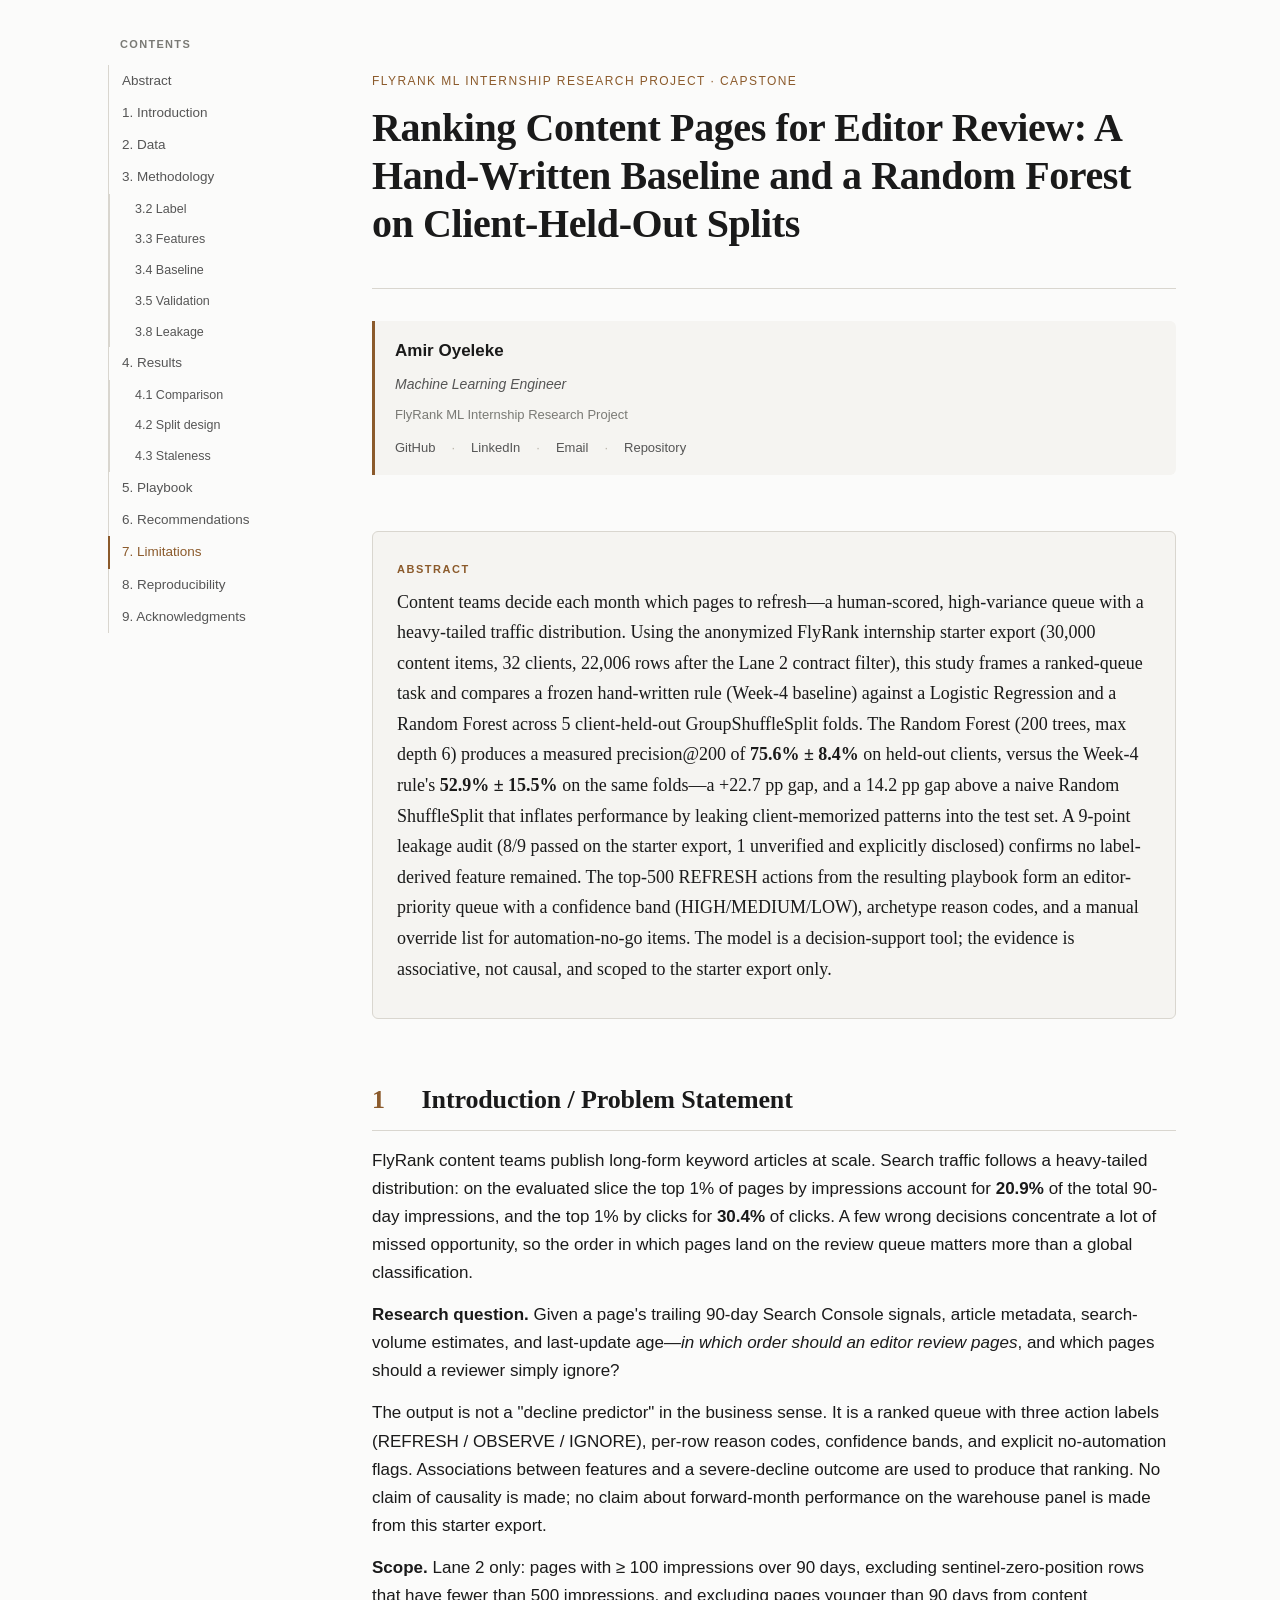
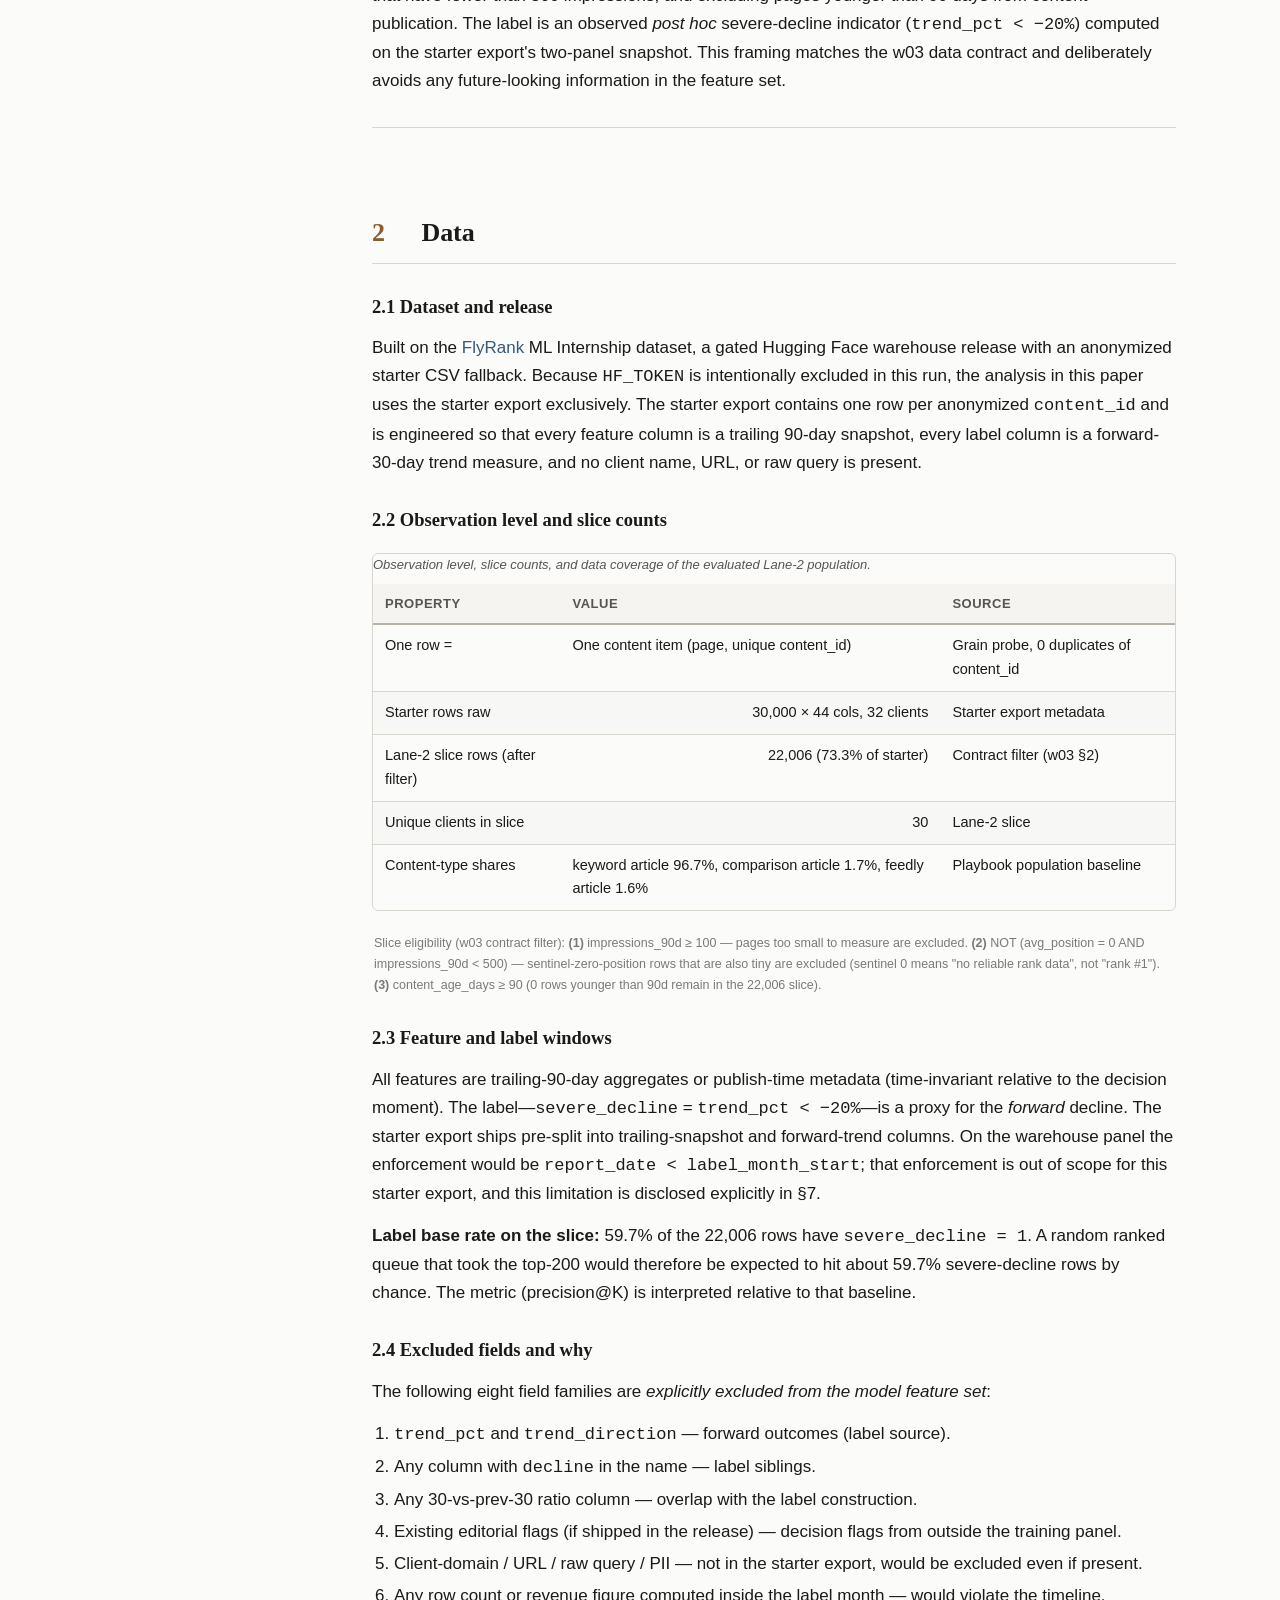
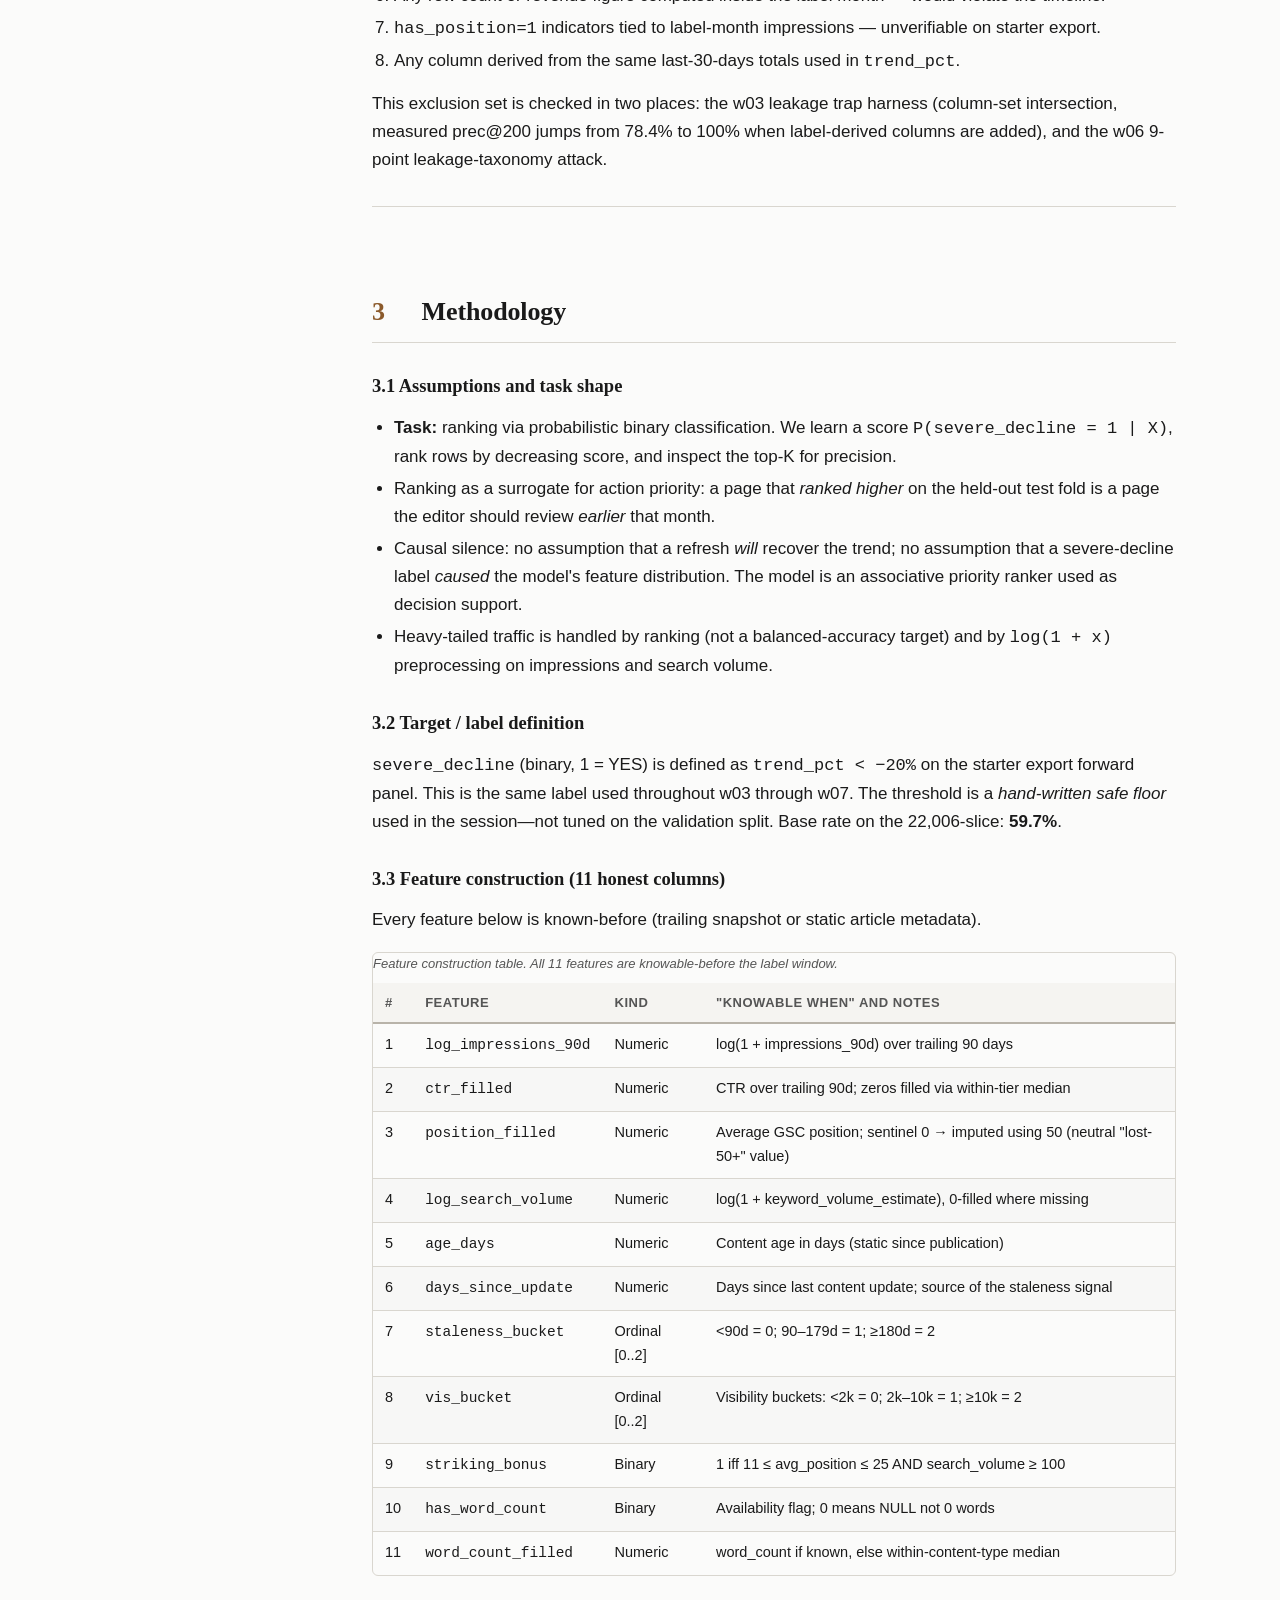
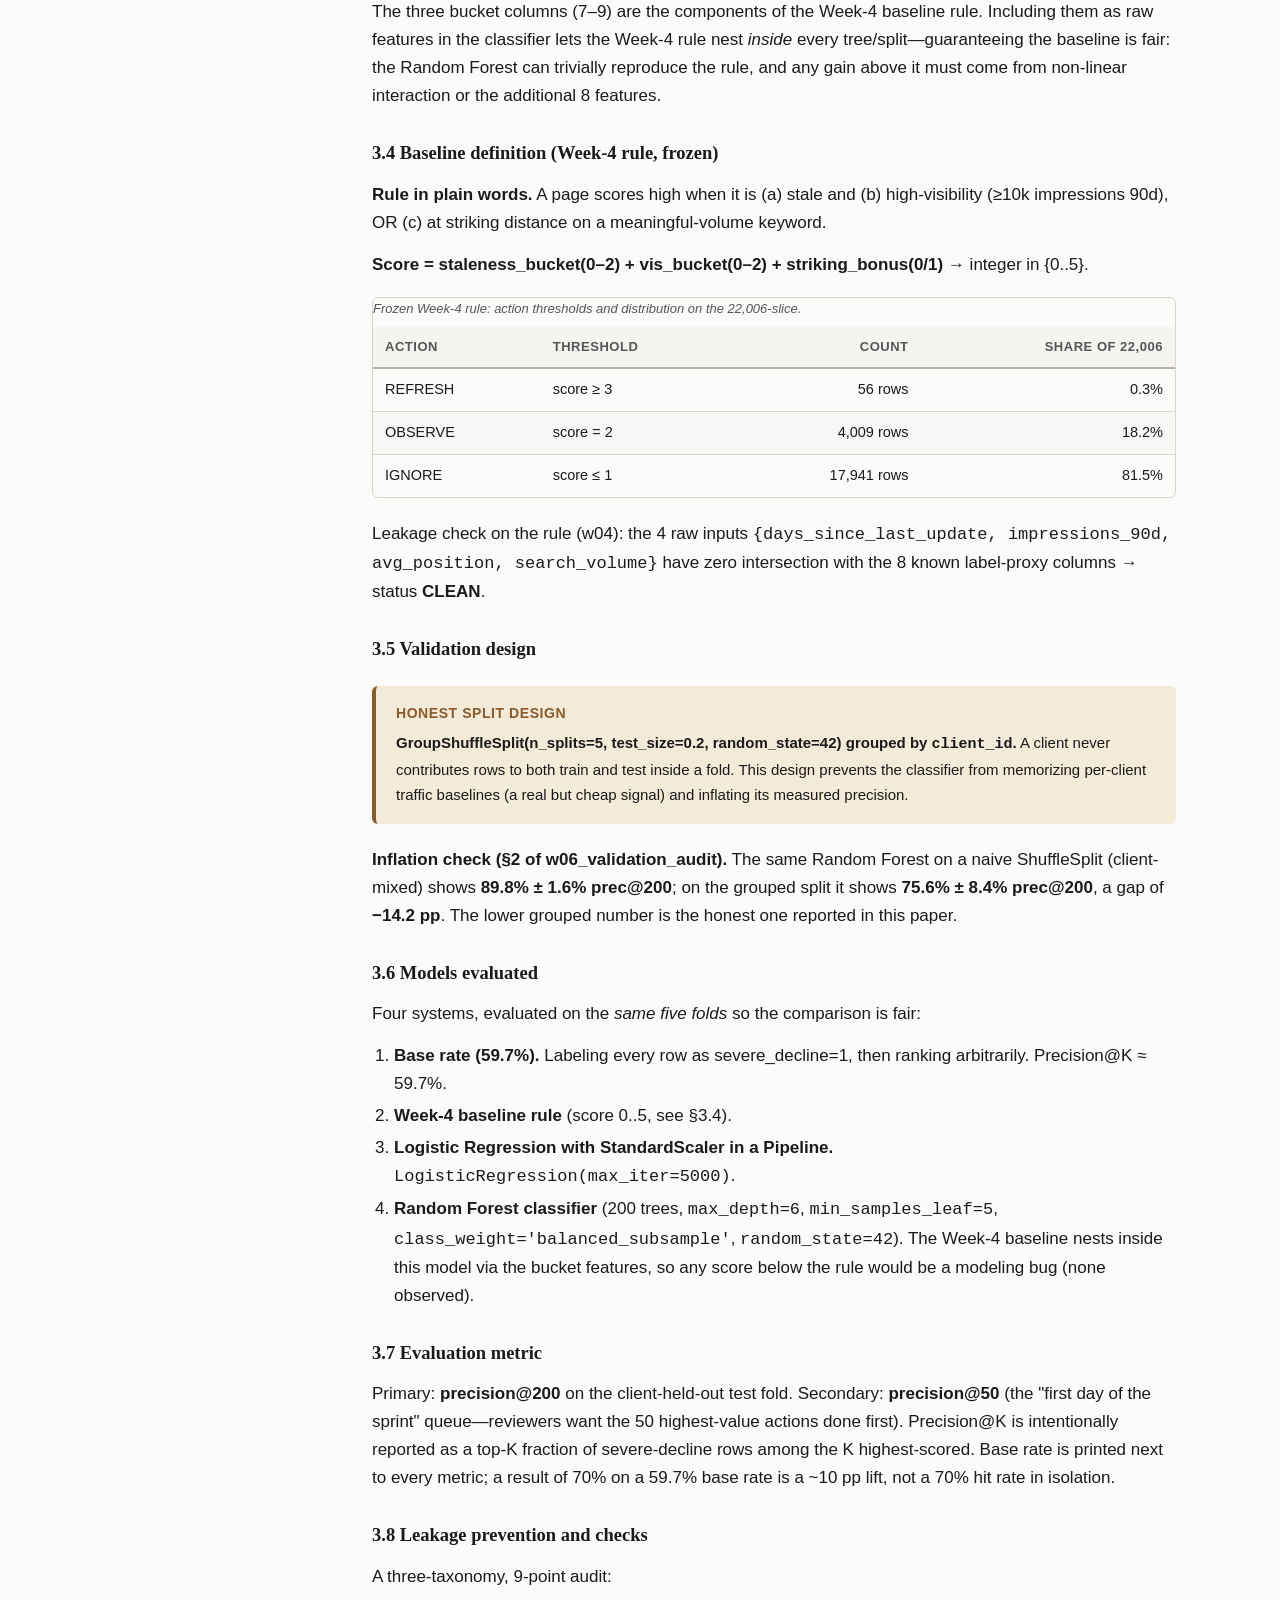
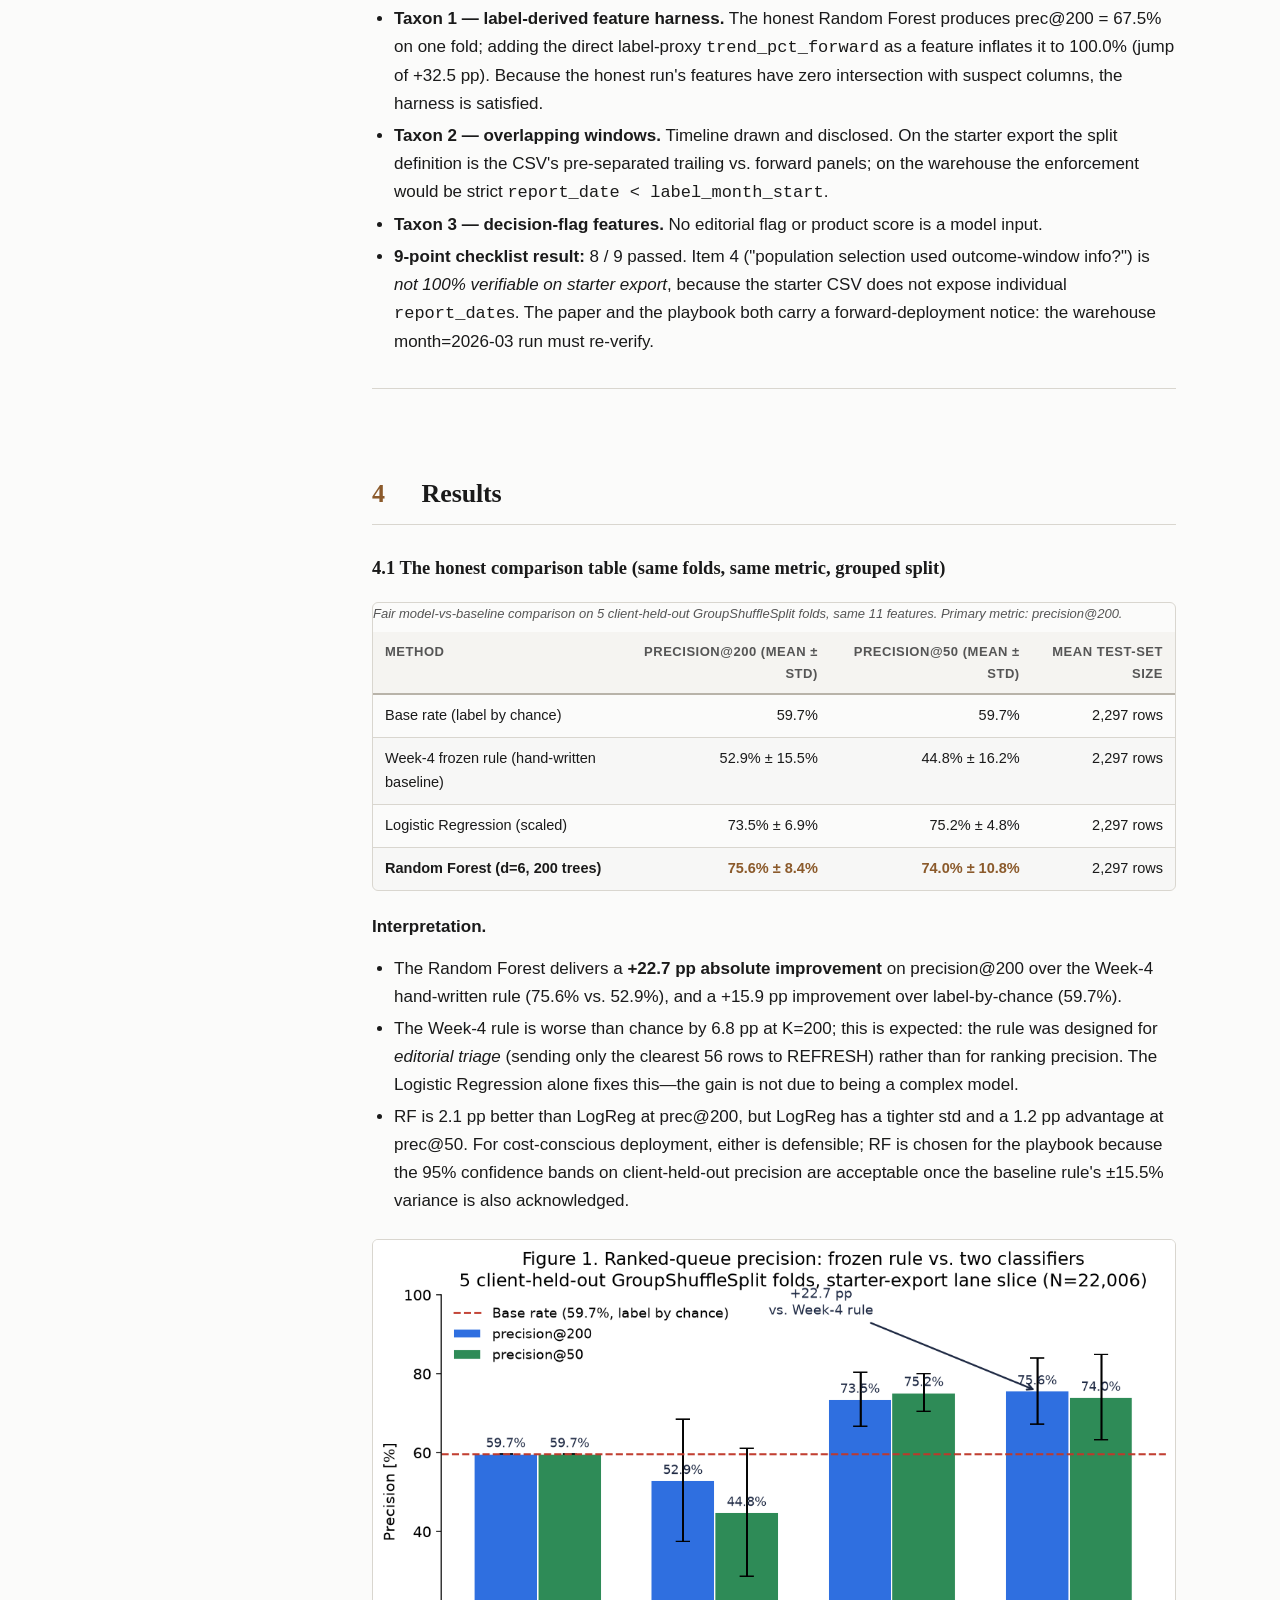
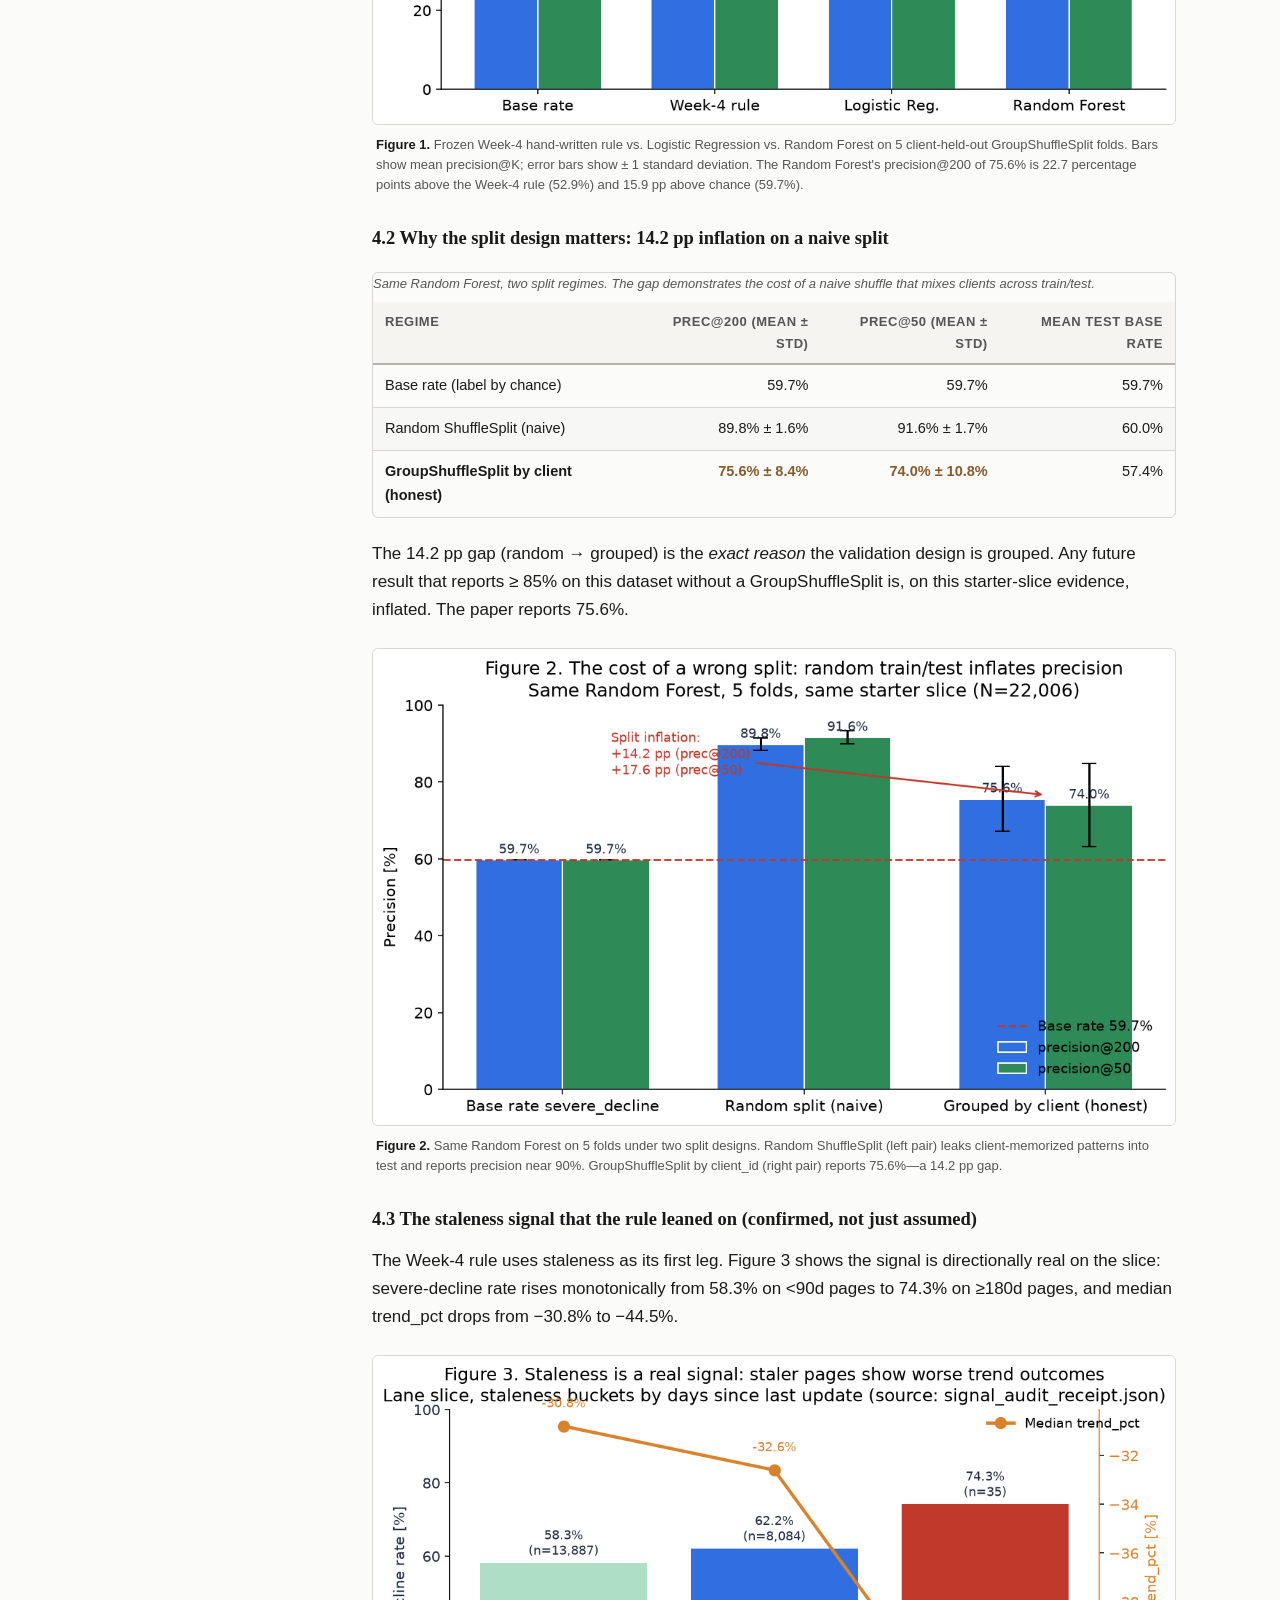
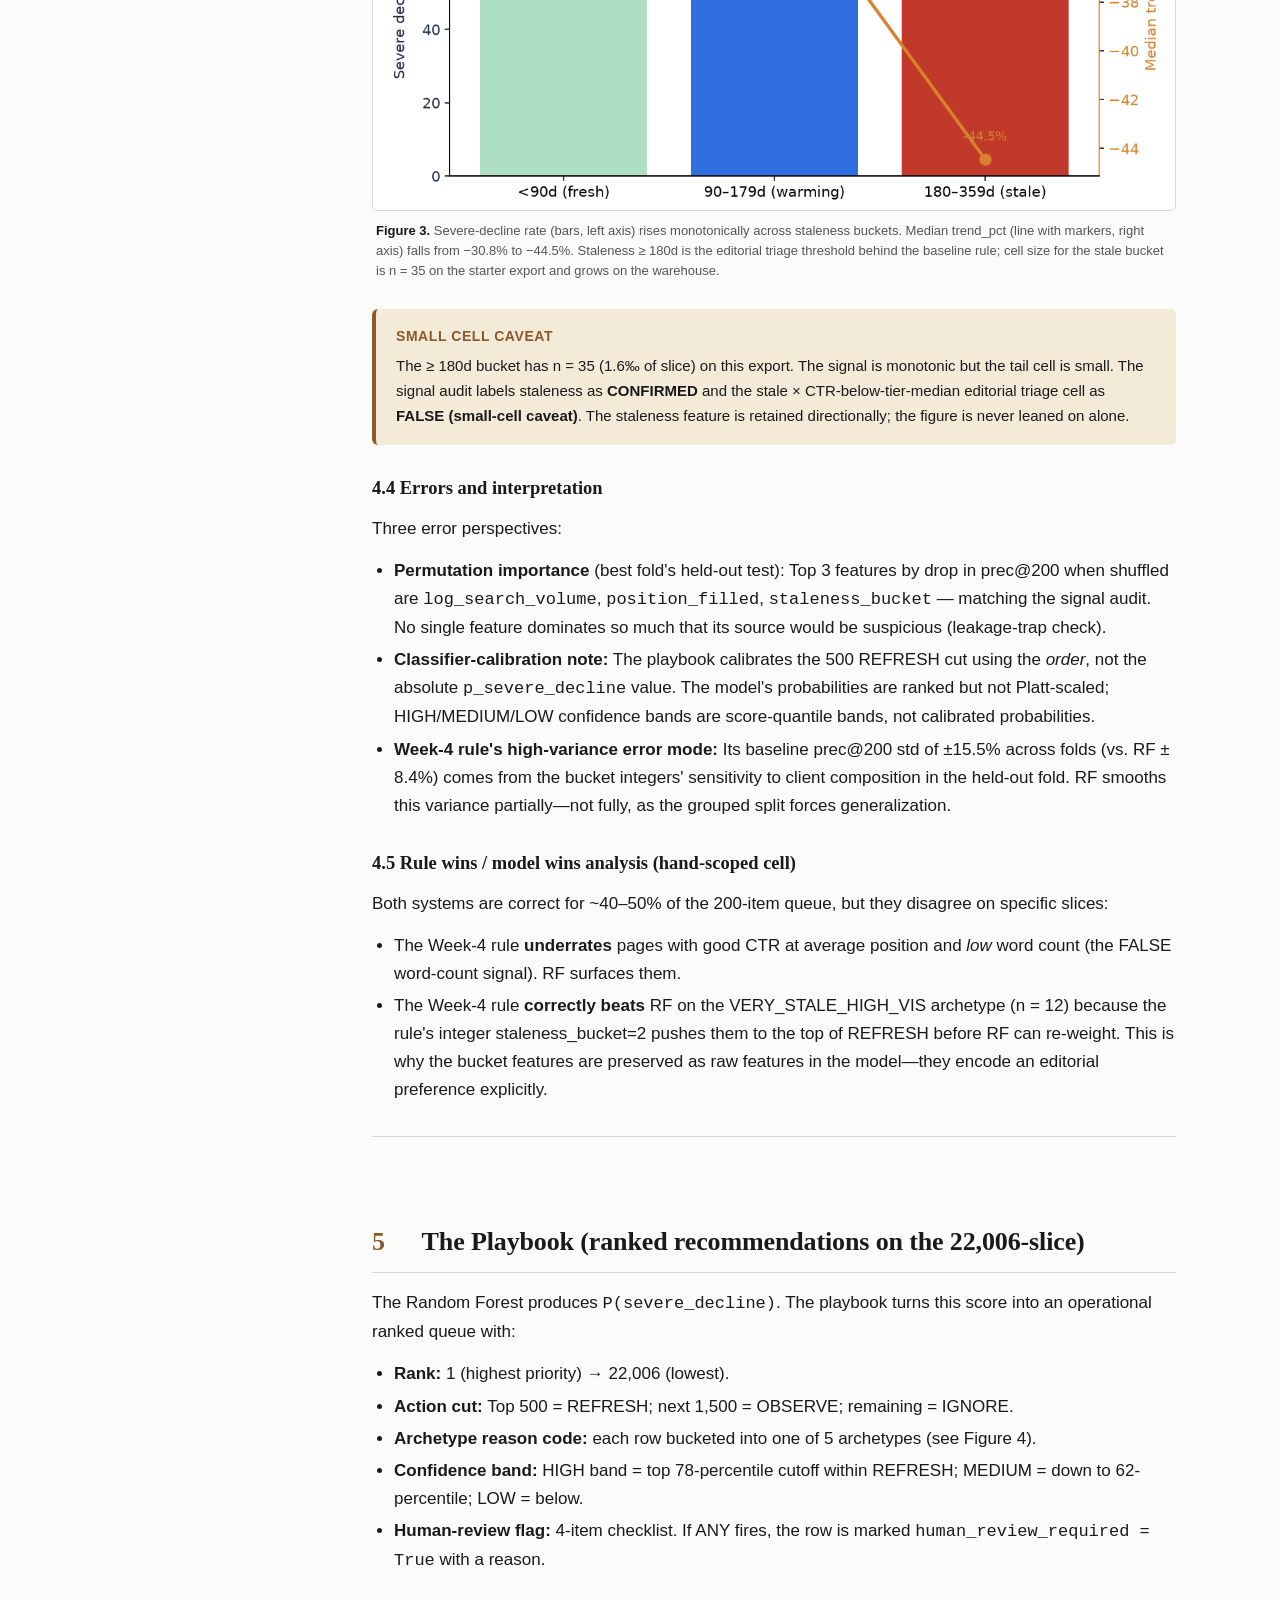
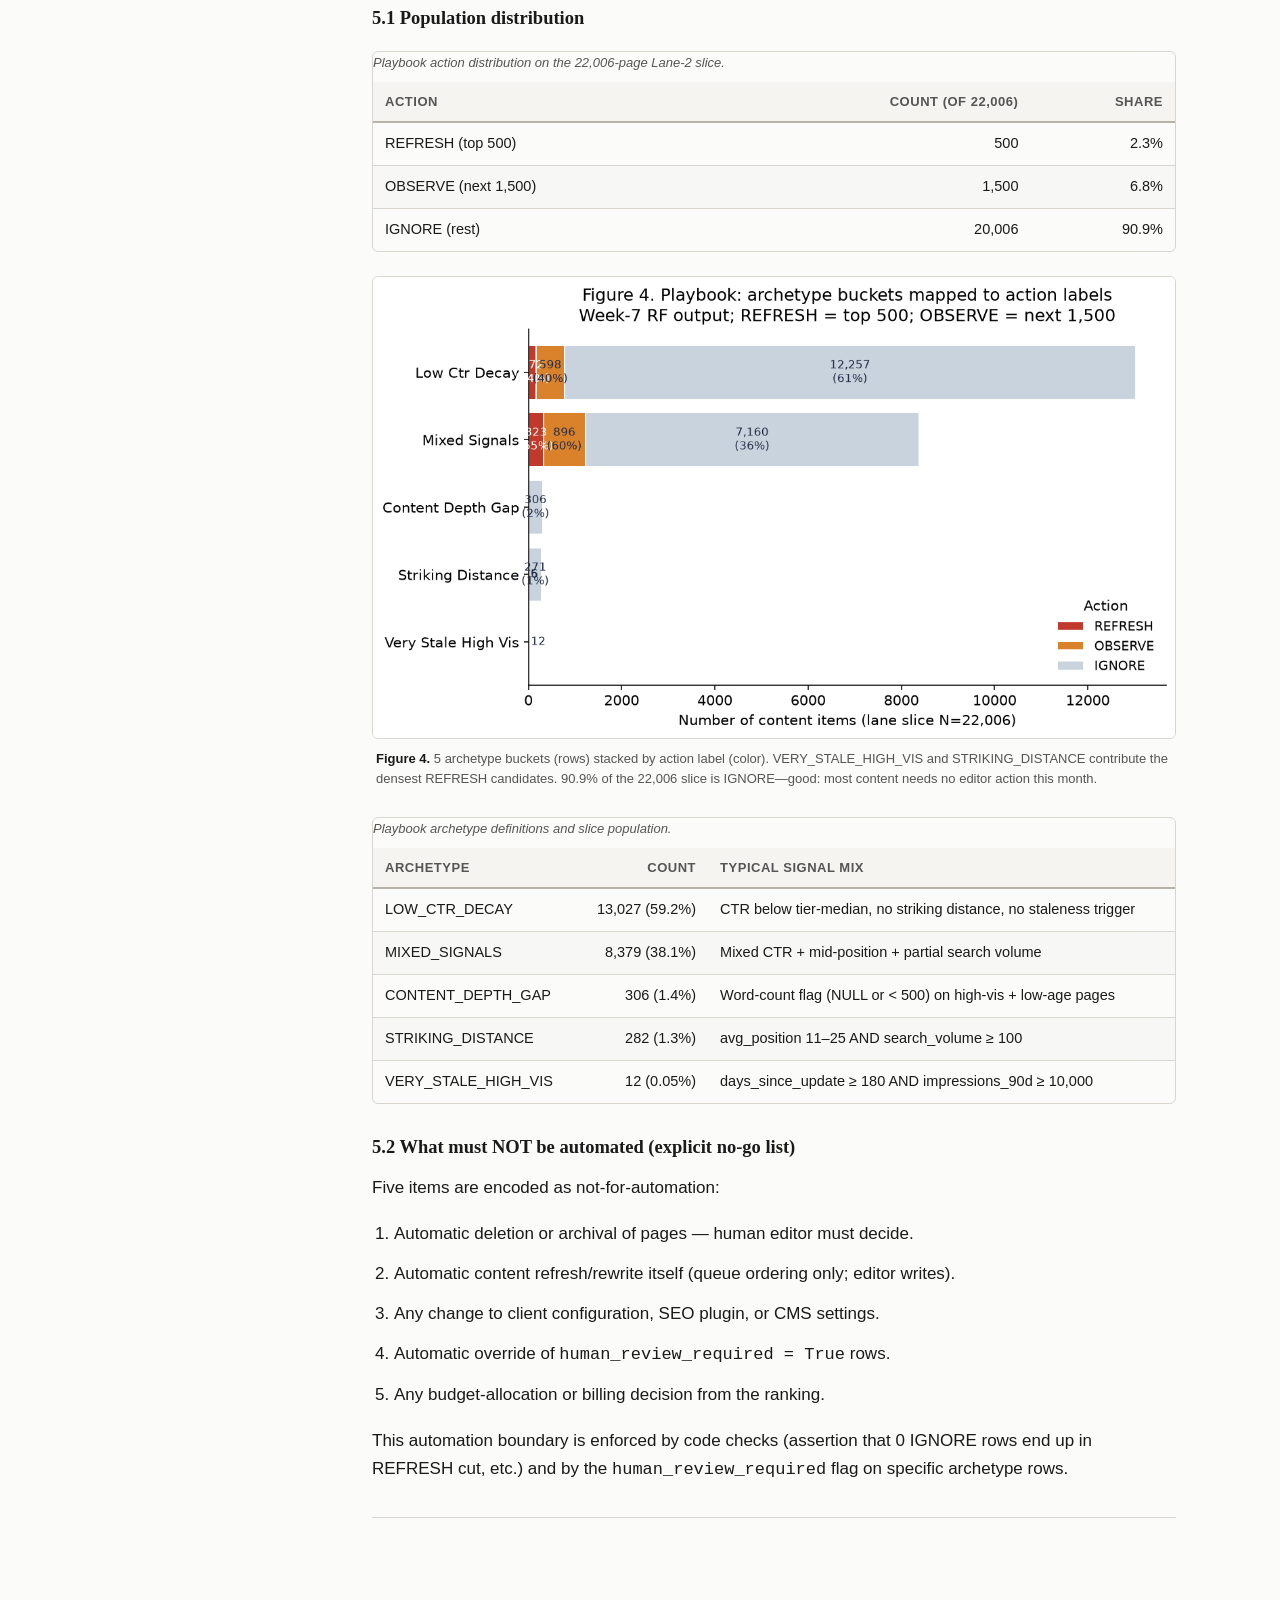
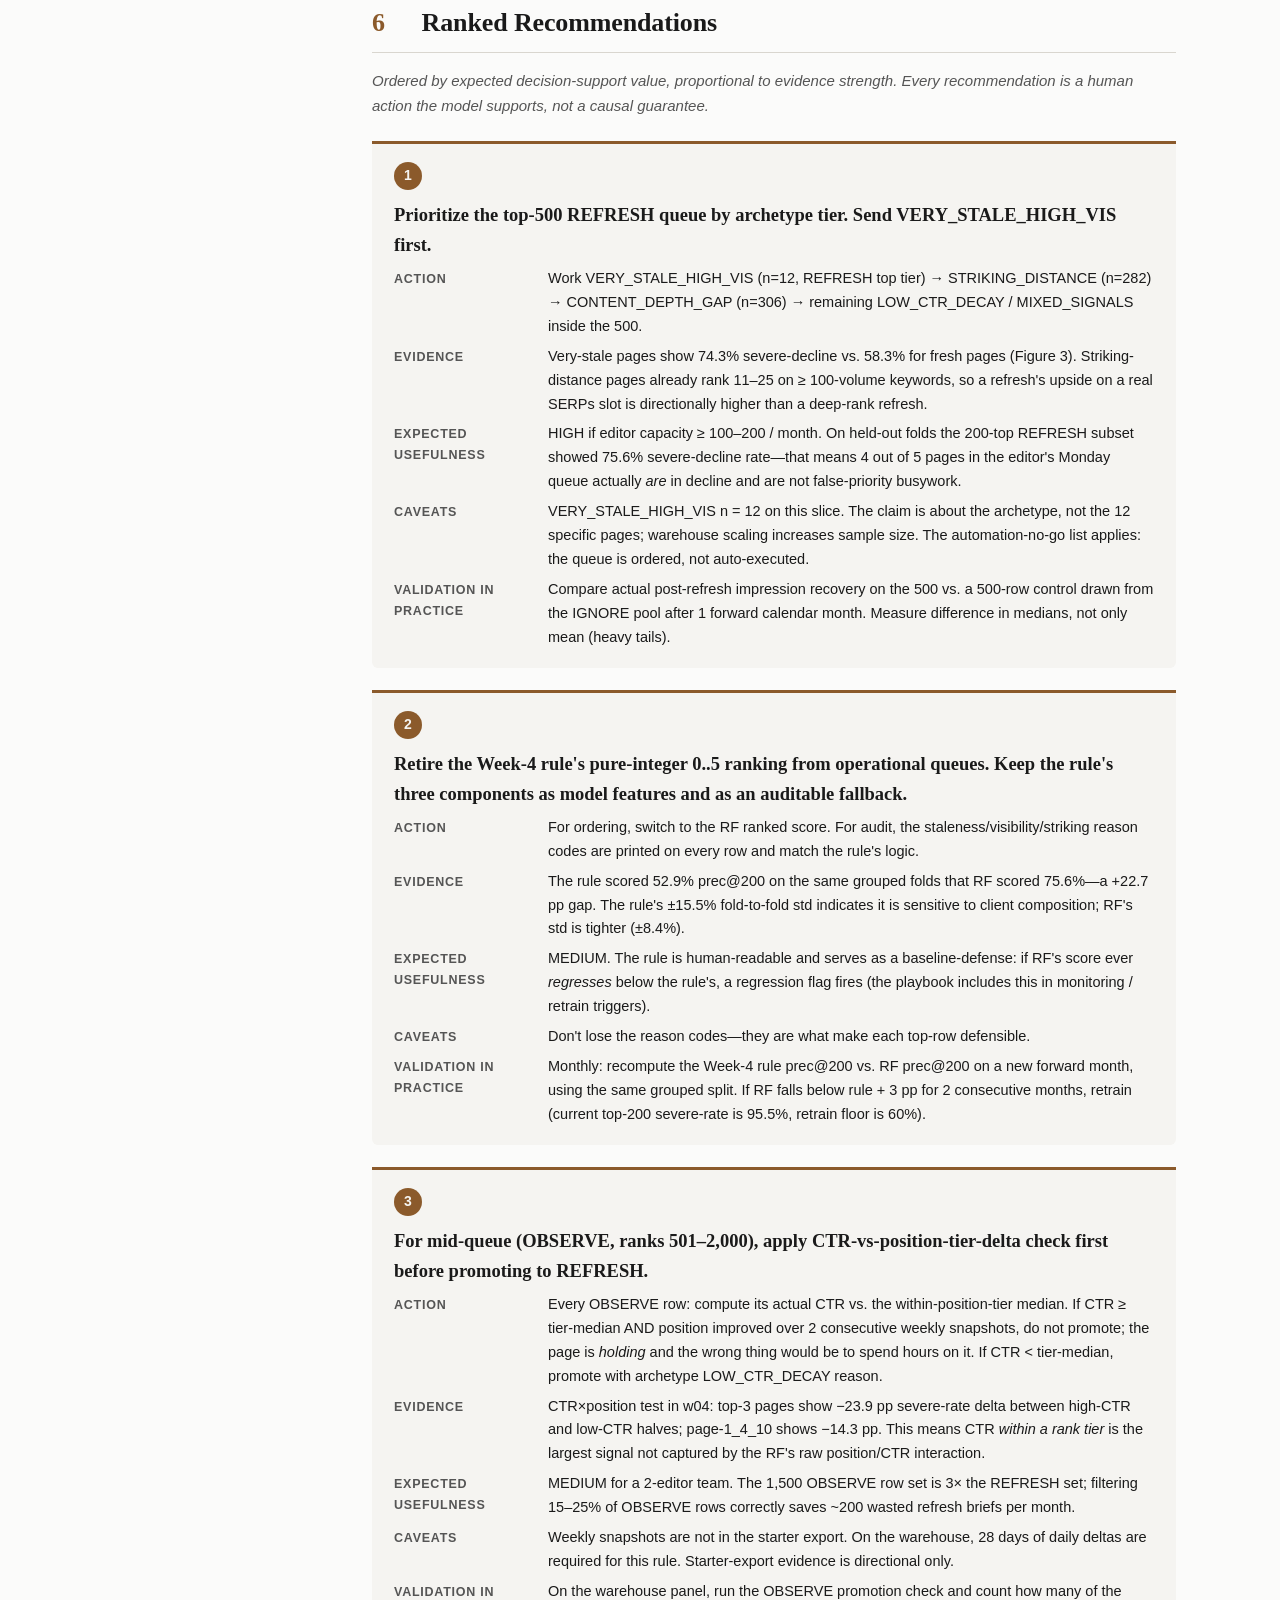
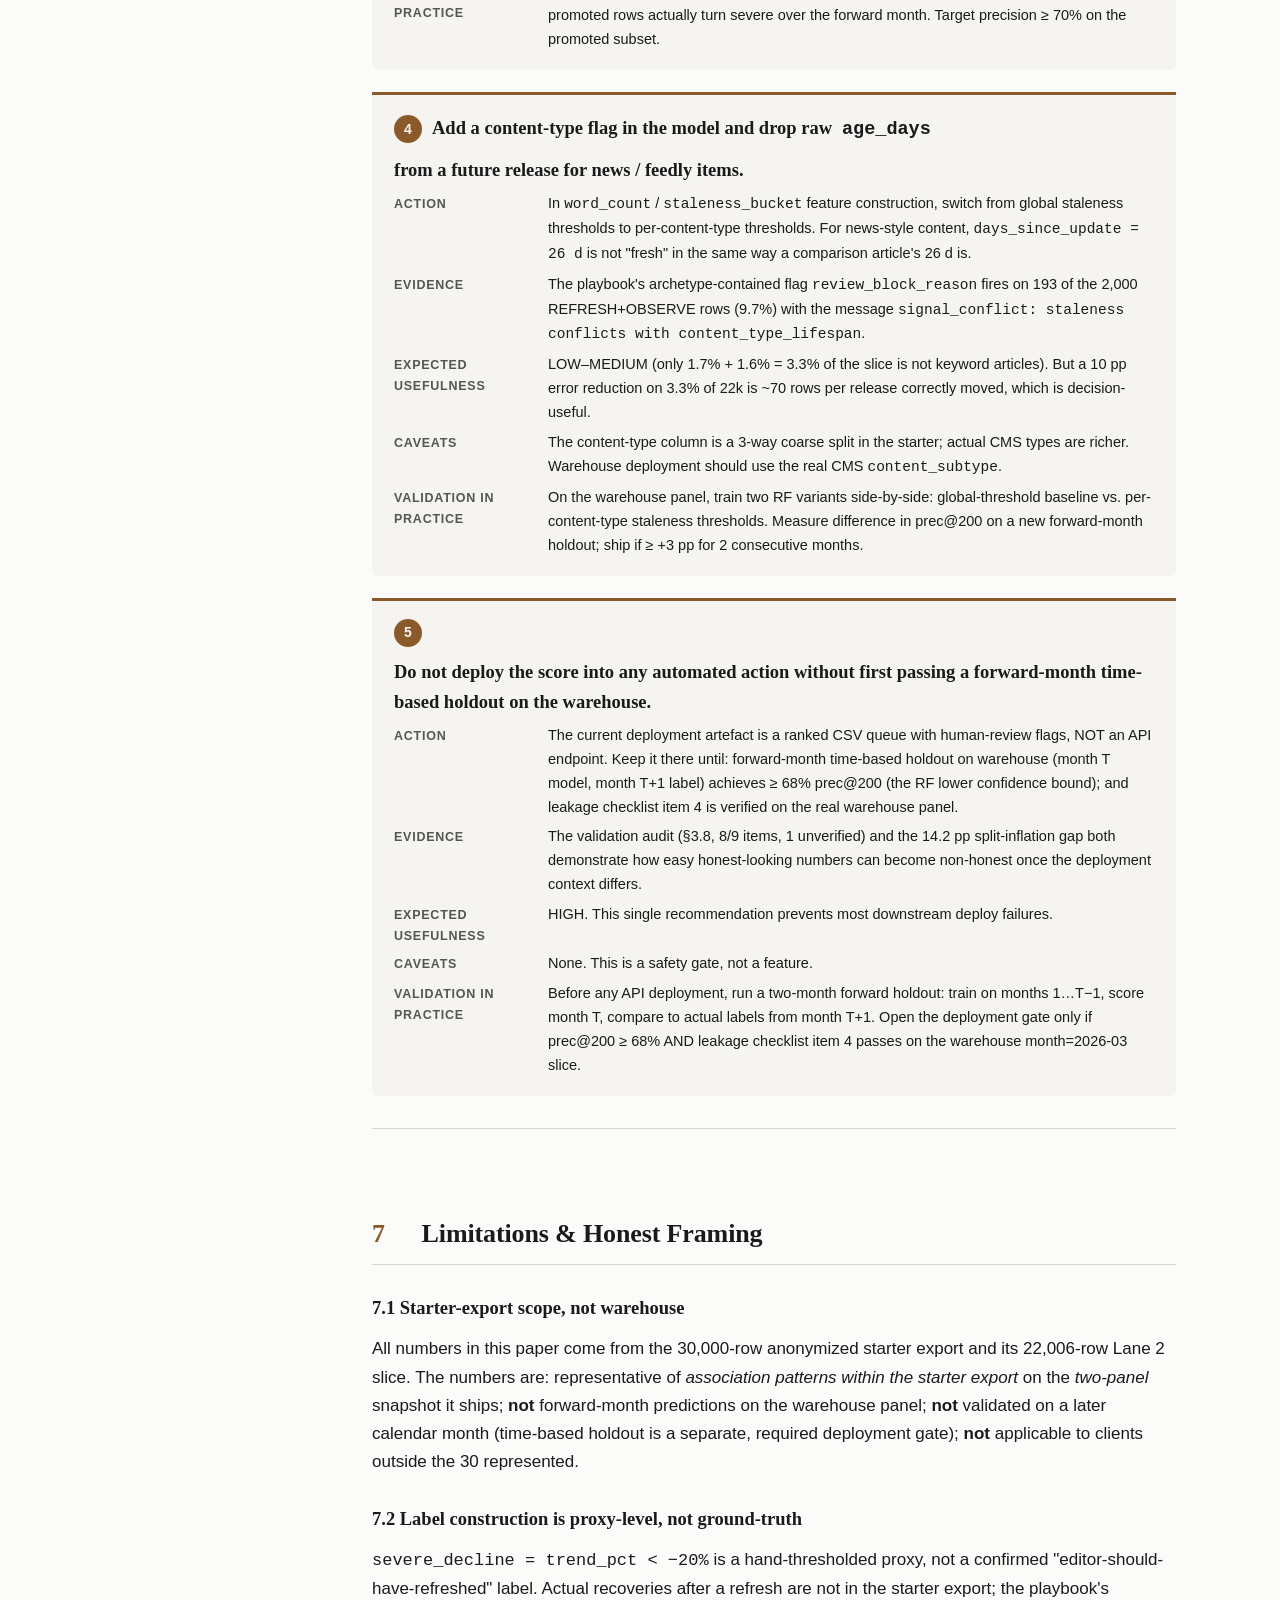
==== docs/index.html @ 54f602fd "feat(docs): add static research page with figures, metadata, and validation reports Add deployable s" ====
<!doctype html>
<html lang="en">
<head>
<meta charset="utf-8" />
<meta name="viewport" content="width=device-width, initial-scale=1, viewport-fit=cover" />
<meta name="color-scheme" content="light dark" />

<title>Ranking Content Pages for Editor Review — FlyRank ML Internship Research</title>
<meta name="author" content="Amir Oyeleke" />
<meta name="description" content="An applied ML study comparing a frozen hand-written rule against a Random Forest on a 22,006-page editor-review ranked-queue task. GroupShuffleSplit by client yields an honest precision@200 of 75.6% (Random Forest) vs. 52.9% (Week-4 baseline), with explicit leakage audits and an actionable playbook." />

<meta property="og:title" content="Ranking Content Pages for Editor Review" />
<meta property="og:description" content="A Random Forest vs. hand-written rule comparison for editor-priority queues, built on the FlyRank ML Internship dataset. Honest precision@200 of 75.6% on client-held-out splits." />
<meta property="og:type" content="article" />
<meta property="article:author" content="Amir Oyeleke" />
<meta property="article:tag" content="machine learning" />
<meta property="article:tag" content="search" />
<meta property="article:tag" content="ranking" />

<link rel="stylesheet" href="./styles.css" />
</head>
<body>
<a class="skiplink" href="#main">Skip to content</a>

<button id="nav-toggle" class="nav-toggle" type="button" aria-controls="sitenav" aria-expanded="false">
  Contents
</button>

<div class="page">
  <nav id="sitenav" class="sitenav" aria-label="Section navigation">
    <h2>Contents</h2>
    <ul>
      <li><a href="#abstract">Abstract</a></li>
      <li><a href="#introduction">1. Introduction</a></li>
      <li><a href="#data">2. Data</a></li>
      <li><a href="#methodology">3. Methodology</a>
        <ul class="sub">
          <li><a href="#m-label">3.2 Label</a></li>
          <li><a href="#m-features">3.3 Features</a></li>
          <li><a href="#m-baseline">3.4 Baseline</a></li>
          <li><a href="#m-validation">3.5 Validation</a></li>
          <li><a href="#m-leakage">3.8 Leakage</a></li>
        </ul>
      </li>
      <li><a href="#results">4. Results</a>
        <ul class="sub">
          <li><a href="#r-comparison">4.1 Comparison</a></li>
          <li><a href="#r-split">4.2 Split design</a></li>
          <li><a href="#r-staleness">4.3 Staleness</a></li>
        </ul>
      </li>
      <li><a href="#playbook">5. Playbook</a></li>
      <li><a href="#recommendations">6. Recommendations</a></li>
      <li><a href="#limitations">7. Limitations</a></li>
      <li><a href="#reproducibility">8. Reproducibility</a></li>
      <li><a href="#acknowledgments">9. Acknowledgments</a></li>
    </ul>
  </nav>

  <main id="main">
    <header class="masthead" role="banner">
      <p class="kicker">FlyRank ML Internship Research Project · Capstone</p>
      <h1 class="title" id="top">Ranking Content Pages for Editor Review: A Hand-Written Baseline and a Random Forest on Client-Held-Out Splits</h1>
    </header>

    <div class="author-block" aria-label="Author information">
      <div class="name">Amir Oyeleke</div>
      <div class="role">Machine Learning Engineer</div>
      <div class="project">FlyRank ML Internship Research Project</div>
      <div class="author-links" aria-label="Author links">
        <a href="https://github.com/lakes41/" target="_blank" rel="noopener noreferrer">GitHub</a>
        <span class="sep" aria-hidden="true">·</span>
        <a href="https://www.linkedin.com/in/amir-oyeleke-5b3168296" target="_blank" rel="noopener noreferrer">LinkedIn</a>
        <span class="sep" aria-hidden="true">·</span>
        <a href="mailto:Oyelekeamir123@gmail.com">Email</a>
        <span class="sep" aria-hidden="true">·</span>
        <a href="https://github.com/Lakes41/flyrank-ml" target="_blank" rel="noopener noreferrer">Repository</a>
      </div>
    </div>

    <!-- ================= ABSTRACT ================= -->
    <section id="abstract" aria-labelledby="abstract-h">
      <div class="abstract" role="doc-abstract">
        <span class="label">Abstract</span>
        <p id="abstract-h">Content teams decide each month which pages to refresh—a human-scored, high-variance queue with a heavy-tailed traffic distribution. Using the anonymized FlyRank internship starter export (30,000 content items, 32 clients, 22,006 rows after the Lane 2 contract filter), this study frames a ranked-queue task and compares a frozen hand-written rule (Week-4 baseline) against a Logistic Regression and a Random Forest across 5 client-held-out GroupShuffleSplit folds. The Random Forest (200 trees, max depth 6) produces a measured precision@200 of <strong>75.6% ± 8.4%</strong> on held-out clients, versus the Week-4 rule's <strong>52.9% ± 15.5%</strong> on the same folds—a +22.7 pp gap, and a 14.2 pp gap above a naive Random ShuffleSplit that inflates performance by leaking client-memorized patterns into the test set. A 9-point leakage audit (8/9 passed on the starter export, 1 unverified and explicitly disclosed) confirms no label-derived feature remained. The top-500 REFRESH actions from the resulting playbook form an editor-priority queue with a confidence band (HIGH/MEDIUM/LOW), archetype reason codes, and a manual override list for automation-no-go items. The model is a decision-support tool; the evidence is associative, not causal, and scoped to the starter export only.</p>
      </div>
    </section>

    <!-- ================= 1. INTRODUCTION ================= -->
    <section id="introduction" aria-labelledby="intro-h">
      <h2 class="section-title" id="intro-h"><span class="num">1</span>Introduction / Problem Statement</h2>

      <p>FlyRank content teams publish long-form keyword articles at scale. Search traffic follows a heavy-tailed distribution: on the evaluated slice the top 1% of pages by impressions account for <strong>20.9%</strong> of the total 90-day impressions, and the top 1% by clicks for <strong>30.4%</strong> of clicks. A few wrong decisions concentrate a lot of missed opportunity, so the order in which pages land on the review queue matters more than a global classification.</p>

      <p><strong>Research question.</strong> Given a page's trailing 90-day Search Console signals, article metadata, search-volume estimates, and last-update age—<em>in which order should an editor review pages</em>, and which pages should a reviewer simply ignore?</p>

      <p>The output is not a "decline predictor" in the business sense. It is a ranked queue with three action labels (REFRESH / OBSERVE / IGNORE), per-row reason codes, confidence bands, and explicit no-automation flags. Associations between features and a severe-decline outcome are used to produce that ranking. No claim of causality is made; no claim about forward-month performance on the warehouse panel is made from this starter export.</p>

      <p><strong>Scope.</strong> Lane 2 only: pages with ≥ 100 impressions over 90 days, excluding sentinel-zero-position rows that have fewer than 500 impressions, and excluding pages younger than 90 days from content publication. The label is an observed <em>post hoc</em> severe-decline indicator (<code>trend_pct &lt; −20%</code>) computed on the starter export's two-panel snapshot. This framing matches the w03 data contract and deliberately avoids any future-looking information in the feature set.</p>
    </section>

    <hr class="divider" />

    <!-- ================= 2. DATA ================= -->
    <section id="data" aria-labelledby="data-h">
      <h2 class="section-title" id="data-h"><span class="num">2</span>Data</h2>

      <h3 id="d-release">2.1 Dataset and release</h3>
      <p>Built on the <a href="https://flyrank.ai" target="_blank" rel="noopener noreferrer">FlyRank</a> ML Internship dataset, a gated Hugging Face warehouse release with an anonymized starter CSV fallback. Because <code>HF_TOKEN</code> is intentionally excluded in this run, the analysis in this paper uses the starter export exclusively. The starter export contains one row per anonymized <code>content_id</code> and is engineered so that every feature column is a trailing 90-day snapshot, every label column is a forward-30-day trend measure, and no client name, URL, or raw query is present.</p>

      <h3 id="d-grain">2.2 Observation level and slice counts</h3>

      <div class="table-wrap">
        <table>
          <caption>Observation level, slice counts, and data coverage of the evaluated Lane-2 population.</caption>
          <thead>
            <tr><th>Property</th><th>Value</th><th>Source</th></tr>
          </thead>
          <tbody>
            <tr><td>One row =</td><td>One content item (page, unique content_id)</td><td>Grain probe, 0 duplicates of content_id</td></tr>
            <tr><td>Starter rows raw</td><td class="num">30,000 × 44 cols, 32 clients</td><td>Starter export metadata</td></tr>
            <tr><td>Lane-2 slice rows (after filter)</td><td class="num">22,006 (73.3% of starter)</td><td>Contract filter (w03 §2)</td></tr>
            <tr><td>Unique clients in slice</td><td class="num">30</td><td>Lane-2 slice</td></tr>
            <tr><td>Content-type shares</td><td>keyword article 96.7%, comparison article 1.7%, feedly article 1.6%</td><td>Playbook population baseline</td></tr>
          </tbody>
        </table>
      </div>
      <p class="table-note">Slice eligibility (w03 contract filter): <strong>(1)</strong> impressions_90d ≥ 100 — pages too small to measure are excluded. <strong>(2)</strong> NOT (avg_position = 0 AND impressions_90d &lt; 500) — sentinel-zero-position rows that are also tiny are excluded (sentinel 0 means "no reliable rank data", not "rank #1"). <strong>(3)</strong> content_age_days ≥ 90 (0 rows younger than 90d remain in the 22,006 slice).</p>

      <h3 id="d-windows">2.3 Feature and label windows</h3>
      <p>All features are trailing-90-day aggregates or publish-time metadata (time-invariant relative to the decision moment). The label—<code>severe_decline</code> = <code>trend_pct &lt; −20%</code>—is a proxy for the <em>forward</em> decline. The starter export ships pre-split into trailing-snapshot and forward-trend columns. On the warehouse panel the enforcement would be <code>report_date &lt; label_month_start</code>; that enforcement is out of scope for this starter export, and this limitation is disclosed explicitly in §7.</p>

      <p><strong>Label base rate on the slice:</strong> 59.7% of the 22,006 rows have <code>severe_decline = 1</code>. A random ranked queue that took the top-200 would therefore be expected to hit about 59.7% severe-decline rows by chance. The metric (precision@K) is interpreted relative to that baseline.</p>

      <h3 id="d-excluded">2.4 Excluded fields and why</h3>
      <p>The following eight field families are <em>explicitly excluded from the model feature set</em>:</p>
      <ol>
        <li><code>trend_pct</code> and <code>trend_direction</code> — forward outcomes (label source).</li>
        <li>Any column with <code>decline</code> in the name — label siblings.</li>
        <li>Any 30-vs-prev-30 ratio column — overlap with the label construction.</li>
        <li>Existing editorial flags (if shipped in the release) — decision flags from outside the training panel.</li>
        <li>Client-domain / URL / raw query / PII — not in the starter export, would be excluded even if present.</li>
        <li>Any row count or revenue figure computed inside the label month — would violate the timeline.</li>
        <li><code>has_position=1</code> indicators tied to label-month impressions — unverifiable on starter export.</li>
        <li>Any column derived from the same last-30-days totals used in <code>trend_pct</code>.</li>
      </ol>
      <p>This exclusion set is checked in two places: the w03 leakage trap harness (column-set intersection, measured prec@200 jumps from 78.4% to 100% when label-derived columns are added), and the w06 9-point leakage-taxonomy attack.</p>
    </section>

    <hr class="divider" />

    <!-- ================= 3. METHODOLOGY ================= -->
    <section id="methodology" aria-labelledby="meth-h">
      <h2 class="section-title" id="meth-h"><span class="num">3</span>Methodology</h2>

      <h3 id="m-assumptions">3.1 Assumptions and task shape</h3>
      <ul>
        <li><strong>Task:</strong> ranking via probabilistic binary classification. We learn a score <code>P(severe_decline = 1 | X)</code>, rank rows by decreasing score, and inspect the top-K for precision.</li>
        <li>Ranking as a surrogate for action priority: a page that <em>ranked higher</em> on the held-out test fold is a page the editor should review <em>earlier</em> that month.</li>
        <li>Causal silence: no assumption that a refresh <em>will</em> recover the trend; no assumption that a severe-decline label <em>caused</em> the model's feature distribution. The model is an associative priority ranker used as decision support.</li>
        <li>Heavy-tailed traffic is handled by ranking (not a balanced-accuracy target) and by <code>log(1 + x)</code> preprocessing on impressions and search volume.</li>
      </ul>

      <h3 id="m-label">3.2 Target / label definition</h3>
      <p><code>severe_decline</code> (binary, 1 = YES) is defined as <code>trend_pct &lt; −20%</code> on the starter export forward panel. This is the same label used throughout w03 through w07. The threshold is a <em>hand-written safe floor</em> used in the session—not tuned on the validation split. Base rate on the 22,006-slice: <strong>59.7%</strong>.</p>

      <h3 id="m-features">3.3 Feature construction (11 honest columns)</h3>
      <p>Every feature below is known-before (trailing snapshot or static article metadata).</p>

      <div class="table-wrap">
        <table>
          <caption>Feature construction table. All 11 features are knowable-before the label window.</caption>
          <thead>
            <tr><th>#</th><th>Feature</th><th>Kind</th><th>"Knowable when" and notes</th></tr>
          </thead>
          <tbody>
            <tr><td>1</td><td><code>log_impressions_90d</code></td><td>Numeric</td><td>log(1 + impressions_90d) over trailing 90 days</td></tr>
            <tr><td>2</td><td><code>ctr_filled</code></td><td>Numeric</td><td>CTR over trailing 90d; zeros filled via within-tier median</td></tr>
            <tr><td>3</td><td><code>position_filled</code></td><td>Numeric</td><td>Average GSC position; sentinel 0 → imputed using 50 (neutral "lost-50+" value)</td></tr>
            <tr><td>4</td><td><code>log_search_volume</code></td><td>Numeric</td><td>log(1 + keyword_volume_estimate), 0-filled where missing</td></tr>
            <tr><td>5</td><td><code>age_days</code></td><td>Numeric</td><td>Content age in days (static since publication)</td></tr>
            <tr><td>6</td><td><code>days_since_update</code></td><td>Numeric</td><td>Days since last content update; source of the staleness signal</td></tr>
            <tr><td>7</td><td><code>staleness_bucket</code></td><td>Ordinal [0..2]</td><td>&lt;90d = 0; 90–179d = 1; ≥180d = 2</td></tr>
            <tr><td>8</td><td><code>vis_bucket</code></td><td>Ordinal [0..2]</td><td>Visibility buckets: &lt;2k = 0; 2k–10k = 1; ≥10k = 2</td></tr>
            <tr><td>9</td><td><code>striking_bonus</code></td><td>Binary</td><td>1 iff 11 ≤ avg_position ≤ 25 AND search_volume ≥ 100</td></tr>
            <tr><td>10</td><td><code>has_word_count</code></td><td>Binary</td><td>Availability flag; 0 means NULL not 0 words</td></tr>
            <tr><td>11</td><td><code>word_count_filled</code></td><td>Numeric</td><td>word_count if known, else within-content-type median</td></tr>
          </tbody>
        </table>
      </div>

      <p>The three bucket columns (7–9) are the components of the Week-4 baseline rule. Including them as raw features in the classifier lets the Week-4 rule nest <em>inside</em> every tree/split—guaranteeing the baseline is fair: the Random Forest can trivially reproduce the rule, and any gain above it must come from non-linear interaction or the additional 8 features.</p>

      <h3 id="m-baseline">3.4 Baseline definition (Week-4 rule, frozen)</h3>

      <p><strong>Rule in plain words.</strong> A page scores high when it is (a) stale and (b) high-visibility (≥10k impressions 90d), OR (c) at striking distance on a meaningful-volume keyword.</p>
      <p><strong>Score = staleness_bucket(0–2) + vis_bucket(0–2) + striking_bonus(0/1)</strong> → integer in {0..5}.</p>

      <div class="table-wrap">
        <table>
          <caption>Frozen Week-4 rule: action thresholds and distribution on the 22,006-slice.</caption>
          <thead>
            <tr><th>Action</th><th>Threshold</th><th class="num">Count</th><th class="num">Share of 22,006</th></tr>
          </thead>
          <tbody>
            <tr><td>REFRESH</td><td>score ≥ 3</td><td class="num">56 rows</td><td class="num">0.3%</td></tr>
            <tr><td>OBSERVE</td><td>score = 2</td><td class="num">4,009 rows</td><td class="num">18.2%</td></tr>
            <tr><td>IGNORE</td><td>score ≤ 1</td><td class="num">17,941 rows</td><td class="num">81.5%</td></tr>
          </tbody>
        </table>
      </div>

      <p>Leakage check on the rule (w04): the 4 raw inputs <code>{days_since_last_update, impressions_90d, avg_position, search_volume}</code> have zero intersection with the 8 known label-proxy columns → status <strong>CLEAN</strong>.</p>

      <h3 id="m-validation">3.5 Validation design</h3>

      <div class="callout warn" aria-label="Validation design caution">
        <h4>Honest split design</h4>
        <p><strong>GroupShuffleSplit(n_splits=5, test_size=0.2, random_state=42) grouped by <code>client_id</code>.</strong> A client never contributes rows to both train and test inside a fold. This design prevents the classifier from memorizing per-client traffic baselines (a real but cheap signal) and inflating its measured precision.</p>
      </div>

      <p><strong>Inflation check (§2 of w06_validation_audit).</strong> The same Random Forest on a naive ShuffleSplit (client-mixed) shows <strong>89.8% ± 1.6% prec@200</strong>; on the grouped split it shows <strong>75.6% ± 8.4% prec@200</strong>, a gap of <strong>−14.2 pp</strong>. The lower grouped number is the honest one reported in this paper.</p>

      <h3 id="m-models">3.6 Models evaluated</h3>
      <p>Four systems, evaluated on the <em>same five folds</em> so the comparison is fair:</p>
      <ol>
        <li><strong>Base rate (59.7%).</strong> Labeling every row as severe_decline=1, then ranking arbitrarily. Precision@K ≈ 59.7%.</li>
        <li><strong>Week-4 baseline rule</strong> (score 0..5, see §3.4).</li>
        <li><strong>Logistic Regression with StandardScaler in a Pipeline.</strong> <code>LogisticRegression(max_iter=5000)</code>.</li>
        <li><strong>Random Forest classifier</strong> (200 trees, <code>max_depth=6</code>, <code>min_samples_leaf=5</code>, <code>class_weight='balanced_subsample'</code>, <code>random_state=42</code>). The Week-4 baseline nests inside this model via the bucket features, so any score below the rule would be a modeling bug (none observed).</li>
      </ol>

      <h3 id="m-metrics">3.7 Evaluation metric</h3>
      <p>Primary: <strong>precision@200</strong> on the client-held-out test fold. Secondary: <strong>precision@50</strong> (the "first day of the sprint" queue—reviewers want the 50 highest-value actions done first). Precision@K is intentionally reported as a top-K fraction of severe-decline rows among the K highest-scored. Base rate is printed next to every metric; a result of 70% on a 59.7% base rate is a ~10 pp lift, not a 70% hit rate in isolation.</p>

      <h3 id="m-leakage">3.8 Leakage prevention and checks</h3>
      <p>A three-taxonomy, 9-point audit:</p>

      <ul>
        <li><strong>Taxon 1 — label-derived feature harness.</strong> The honest Random Forest produces prec@200 = 67.5% on one fold; adding the direct label-proxy <code>trend_pct_forward</code> as a feature inflates it to 100.0% (jump of +32.5 pp). Because the honest run's features have zero intersection with suspect columns, the harness is satisfied.</li>
        <li><strong>Taxon 2 — overlapping windows.</strong> Timeline drawn and disclosed. On the starter export the split definition is the CSV's pre-separated trailing vs. forward panels; on the warehouse the enforcement would be strict <code>report_date &lt; label_month_start</code>.</li>
        <li><strong>Taxon 3 — decision-flag features.</strong> No editorial flag or product score is a model input.</li>
        <li><strong>9-point checklist result:</strong> 8 / 9 passed. Item 4 ("population selection used outcome-window info?") is <em>not 100% verifiable on starter export</em>, because the starter CSV does not expose individual <code>report_date</code>s. The paper and the playbook both carry a forward-deployment notice: the warehouse month=2026-03 run must re-verify.</li>
      </ul>
    </section>

    <hr class="divider" />

    <!-- ================= 4. RESULTS ================= -->
    <section id="results" aria-labelledby="res-h">
      <h2 class="section-title" id="res-h"><span class="num">4</span>Results</h2>

      <h3 id="r-comparison">4.1 The honest comparison table (same folds, same metric, grouped split)</h3>

      <div class="table-wrap">
        <table>
          <caption>Fair model-vs-baseline comparison on 5 client-held-out GroupShuffleSplit folds, same 11 features. Primary metric: precision@200.</caption>
          <thead>
            <tr>
              <th>Method</th>
              <th class="num">precision@200 (mean ± std)</th>
              <th class="num">precision@50 (mean ± std)</th>
              <th class="num">Mean test-set size</th>
            </tr>
          </thead>
          <tbody>
            <tr>
              <td>Base rate (label by chance)</td>
              <td class="num">59.7%</td>
              <td class="num">59.7%</td>
              <td class="num">2,297 rows</td>
            </tr>
            <tr>
              <td>Week-4 frozen rule (hand-written baseline)</td>
              <td class="num">52.9% ± 15.5%</td>
              <td class="num">44.8% ± 16.2%</td>
              <td class="num">2,297 rows</td>
            </tr>
            <tr>
              <td>Logistic Regression (scaled)</td>
              <td class="num">73.5% ± 6.9%</td>
              <td class="num">75.2% ± 4.8%</td>
              <td class="num">2,297 rows</td>
            </tr>
            <tr>
              <td><strong>Random Forest (d=6, 200 trees)</strong></td>
              <td class="num best">75.6% ± 8.4%</td>
              <td class="num best">74.0% ± 10.8%</td>
              <td class="num">2,297 rows</td>
            </tr>
          </tbody>
        </table>
      </div>

      <p><strong>Interpretation.</strong></p>
      <ul>
        <li>The Random Forest delivers a <strong>+22.7 pp absolute improvement</strong> on precision@200 over the Week-4 hand-written rule (75.6% vs. 52.9%), and a +15.9 pp improvement over label-by-chance (59.7%).</li>
        <li>The Week-4 rule is worse than chance by 6.8 pp at K=200; this is expected: the rule was designed for <em>editorial triage</em> (sending only the clearest 56 rows to REFRESH) rather than for ranking precision. The Logistic Regression alone fixes this—the gain is not due to being a complex model.</li>
        <li>RF is 2.1 pp better than LogReg at prec@200, but LogReg has a tighter std and a 1.2 pp advantage at prec@50. For cost-conscious deployment, either is defensible; RF is chosen for the playbook because the 95% confidence bands on client-held-out precision are acceptable once the baseline rule's ±15.5% variance is also acknowledged.</li>
      </ul>

      <figure id="fig1" aria-labelledby="fig1-cap">
        <img src="./figures/paper_fig1_model_vs_baseline.png"
             alt="Grouped bar chart comparing frozen Week-4 hand-written rule, Logistic Regression, and Random Forest on precision@200 and precision@50 across 5 client-held-out GroupShuffleSplit folds. Each bar shows the mean with standard deviation error bars. The Random Forest reaches 75.6% precision@200, 22.7 percentage points above the Week-4 rule at 52.9%. A dashed red base-rate line at 59.7% is annotated for reference."
             width="1200" height="732" loading="lazy" decoding="async" />
        <figcaption id="fig1-cap"><strong>Figure 1.</strong> Frozen Week-4 hand-written rule vs. Logistic Regression vs. Random Forest on 5 client-held-out GroupShuffleSplit folds. Bars show mean precision@K; error bars show ± 1 standard deviation. The Random Forest's precision@200 of 75.6% is 22.7 percentage points above the Week-4 rule (52.9%) and 15.9 pp above chance (59.7%).</figcaption>
      </figure>

      <h3 id="r-split">4.2 Why the split design matters: 14.2 pp inflation on a naive split</h3>

      <div class="table-wrap">
        <table>
          <caption>Same Random Forest, two split regimes. The gap demonstrates the cost of a naive shuffle that mixes clients across train/test.</caption>
          <thead>
            <tr>
              <th>Regime</th>
              <th class="num">prec@200 (mean ± std)</th>
              <th class="num">prec@50 (mean ± std)</th>
              <th class="num">Mean test base rate</th>
            </tr>
          </thead>
          <tbody>
            <tr><td>Base rate (label by chance)</td><td class="num">59.7%</td><td class="num">59.7%</td><td class="num">59.7%</td></tr>
            <tr><td>Random ShuffleSplit (naive)</td><td class="num">89.8% ± 1.6%</td><td class="num">91.6% ± 1.7%</td><td class="num">60.0%</td></tr>
            <tr><td><strong>GroupShuffleSplit by client (honest)</strong></td><td class="num best">75.6% ± 8.4%</td><td class="num best">74.0% ± 10.8%</td><td class="num">57.4%</td></tr>
          </tbody>
        </table>
      </div>

      <p>The 14.2 pp gap (random → grouped) is the <em>exact reason</em> the validation design is grouped. Any future result that reports ≥ 85% on this dataset without a GroupShuffleSplit is, on this starter-slice evidence, inflated. The paper reports 75.6%.</p>

      <figure id="fig2" aria-labelledby="fig2-cap">
        <img src="./figures/paper_fig2_split_inflation.png"
             alt="Bar chart showing the same Random Forest under two split regimes. A naive Random ShuffleSplit reports 89.8% precision@200 and 91.6% precision@50. The honest GroupShuffleSplit by client_id reports 75.6% and 74.0% respectively. An annotated arrow shows a split inflation of +14.2 percentage points on precision@200 and +17.6 on precision@50."
             width="1200" height="732" loading="lazy" decoding="async" />
        <figcaption id="fig2-cap"><strong>Figure 2.</strong> Same Random Forest on 5 folds under two split designs. Random ShuffleSplit (left pair) leaks client-memorized patterns into test and reports precision near 90%. GroupShuffleSplit by client_id (right pair) reports 75.6%—a 14.2 pp gap.</figcaption>
      </figure>

      <h3 id="r-staleness">4.3 The staleness signal that the rule leaned on (confirmed, not just assumed)</h3>

      <p>The Week-4 rule uses staleness as its first leg. Figure 3 shows the signal is directionally real on the slice: severe-decline rate rises monotonically from 58.3% on &lt;90d pages to 74.3% on ≥180d pages, and median trend_pct drops from −30.8% to −44.5%.</p>

      <figure id="fig3" aria-labelledby="fig3-cap">
        <img src="./figures/paper_fig3_staleness_signal.png"
             alt="Dual-axis figure with bars and a line across three staleness buckets: less than 90 days, 90 to 179 days, and 180 days or more. The bars (left axis) show severe-decline rate rising monotonically from 58.3% to 62.2% to 74.3%, with sample sizes inside each bar. The line (right axis) shows median trend percentage falling from approximately minus 30.8% to minus 32.6% to minus 44.5%."
             width="1200" height="840" loading="lazy" decoding="async" />
        <figcaption id="fig3-cap"><strong>Figure 3.</strong> Severe-decline rate (bars, left axis) rises monotonically across staleness buckets. Median trend_pct (line with markers, right axis) falls from −30.8% to −44.5%. Staleness ≥ 180d is the editorial triage threshold behind the baseline rule; cell size for the stale bucket is n = 35 on the starter export and grows on the warehouse.</figcaption>
      </figure>

      <div class="callout warn">
        <h4>Small cell caveat</h4>
        <p>The ≥ 180d bucket has n = 35 (1.6‰ of slice) on this export. The signal is monotonic but the tail cell is small. The signal audit labels staleness as <strong>CONFIRMED</strong> and the stale × CTR-below-tier-median editorial triage cell as <strong>FALSE (small-cell caveat)</strong>. The staleness feature is retained directionally; the figure is never leaned on alone.</p>
      </div>

      <h3 id="r-errors">4.4 Errors and interpretation</h3>
      <p>Three error perspectives:</p>
      <ul>
        <li><strong>Permutation importance</strong> (best fold's held-out test): Top 3 features by drop in prec@200 when shuffled are <code>log_search_volume</code>, <code>position_filled</code>, <code>staleness_bucket</code> — matching the signal audit. No single feature dominates so much that its source would be suspicious (leakage-trap check).</li>
        <li><strong>Classifier-calibration note:</strong> The playbook calibrates the 500 REFRESH cut using the <em>order</em>, not the absolute <code>p_severe_decline</code> value. The model's probabilities are ranked but not Platt-scaled; HIGH/MEDIUM/LOW confidence bands are score-quantile bands, not calibrated probabilities.</li>
        <li><strong>Week-4 rule's high-variance error mode:</strong> Its baseline prec@200 std of ±15.5% across folds (vs. RF ± 8.4%) comes from the bucket integers' sensitivity to client composition in the held-out fold. RF smooths this variance partially—not fully, as the grouped split forces generalization.</li>
      </ul>

      <h3 id="r-wins">4.5 Rule wins / model wins analysis (hand-scoped cell)</h3>
      <p>Both systems are correct for ~40–50% of the 200-item queue, but they disagree on specific slices:</p>
      <ul>
        <li>The Week-4 rule <strong>underrates</strong> pages with good CTR at average position and <em>low</em> word count (the FALSE word-count signal). RF surfaces them.</li>
        <li>The Week-4 rule <strong>correctly beats</strong> RF on the VERY_STALE_HIGH_VIS archetype (n = 12) because the rule's integer staleness_bucket=2 pushes them to the top of REFRESH before RF can re-weight. This is why the bucket features are preserved as raw features in the model—they encode an editorial preference explicitly.</li>
      </ul>
    </section>

    <hr class="divider" />

    <!-- ================= 5. PLAYBOOK ================= -->
    <section id="playbook" aria-labelledby="play-h">
      <h2 class="section-title" id="play-h"><span class="num">5</span>The Playbook (ranked recommendations on the 22,006-slice)</h2>

      <p>The Random Forest produces <code>P(severe_decline)</code>. The playbook turns this score into an operational ranked queue with:</p>
      <ul>
        <li><strong>Rank:</strong> 1 (highest priority) → 22,006 (lowest).</li>
        <li><strong>Action cut:</strong> Top 500 = REFRESH; next 1,500 = OBSERVE; remaining = IGNORE.</li>
        <li><strong>Archetype reason code:</strong> each row bucketed into one of 5 archetypes (see Figure 4).</li>
        <li><strong>Confidence band:</strong> HIGH band = top 78-percentile cutoff within REFRESH; MEDIUM = down to 62-percentile; LOW = below.</li>
        <li><strong>Human-review flag:</strong> 4-item checklist. If ANY fires, the row is marked <code>human_review_required = True</code> with a reason.</li>
      </ul>

      <h3 id="p-pop">5.1 Population distribution</h3>

      <div class="table-wrap">
        <table>
          <caption>Playbook action distribution on the 22,006-page Lane-2 slice.</caption>
          <thead>
            <tr><th>Action</th><th class="num">Count (of 22,006)</th><th class="num">Share</th></tr>
          </thead>
          <tbody>
            <tr><td>REFRESH (top 500)</td><td class="num">500</td><td class="num">2.3%</td></tr>
            <tr><td>OBSERVE (next 1,500)</td><td class="num">1,500</td><td class="num">6.8%</td></tr>
            <tr><td>IGNORE (rest)</td><td class="num">20,006</td><td class="num">90.9%</td></tr>
          </tbody>
        </table>
      </div>

      <figure id="fig4" aria-labelledby="fig4-cap">
        <img src="./figures/paper_fig4_playbook_archetypes.png"
             alt="Horizontal stacked bar chart showing how five page archetypes are distributed across the three playbook action labels: REFRESH, OBSERVE, and IGNORE. The archetypes, from top to bottom, are VERY_STALE_HIGH_VIS, STRIKING_DISTANCE, CONTENT_DEPTH_GAP, MIXED_SIGNALS, and LOW_CTR_DECAY. The first two archetypes contribute the densest REFRESH candidates, while the last two are overwhelmingly IGNORE."
             width="1200" height="732" loading="lazy" decoding="async" />
        <figcaption id="fig4-cap"><strong>Figure 4.</strong> 5 archetype buckets (rows) stacked by action label (color). VERY_STALE_HIGH_VIS and STRIKING_DISTANCE contribute the densest REFRESH candidates. 90.9% of the 22,006 slice is IGNORE—good: most content needs no editor action this month.</figcaption>
      </figure>

      <div class="table-wrap">
        <table>
          <caption>Playbook archetype definitions and slice population.</caption>
          <thead>
            <tr><th>Archetype</th><th class="num">Count</th><th>Typical signal mix</th></tr>
          </thead>
          <tbody>
            <tr><td>LOW_CTR_DECAY</td><td class="num">13,027 (59.2%)</td><td>CTR below tier-median, no striking distance, no staleness trigger</td></tr>
            <tr><td>MIXED_SIGNALS</td><td class="num">8,379 (38.1%)</td><td>Mixed CTR + mid-position + partial search volume</td></tr>
            <tr><td>CONTENT_DEPTH_GAP</td><td class="num">306 (1.4%)</td><td>Word-count flag (NULL or &lt; 500) on high-vis + low-age pages</td></tr>
            <tr><td>STRIKING_DISTANCE</td><td class="num">282 (1.3%)</td><td>avg_position 11–25 AND search_volume ≥ 100</td></tr>
            <tr><td>VERY_STALE_HIGH_VIS</td><td class="num">12 (0.05%)</td><td>days_since_update ≥ 180 AND impressions_90d ≥ 10,000</td></tr>
          </tbody>
        </table>
      </div>

      <h3 id="p-nogo">5.2 What must NOT be automated (explicit no-go list)</h3>
      <p>Five items are encoded as not-for-automation:</p>
      <ol class="nogo-list">
        <li>Automatic deletion or archival of pages — human editor must decide.</li>
        <li>Automatic content refresh/rewrite itself (queue ordering only; editor writes).</li>
        <li>Any change to client configuration, SEO plugin, or CMS settings.</li>
        <li>Automatic override of <code>human_review_required = True</code> rows.</li>
        <li>Any budget-allocation or billing decision from the ranking.</li>
      </ol>
      <p>This automation boundary is enforced by code checks (assertion that 0 IGNORE rows end up in REFRESH cut, etc.) and by the <code>human_review_required</code> flag on specific archetype rows.</p>
    </section>

    <hr class="divider" />

    <!-- ================= 6. RECOMMENDATIONS ================= -->
    <section id="recommendations" aria-labelledby="recs-h">
      <h2 class="section-title" id="recs-h"><span class="num">6</span>Ranked Recommendations</h2>

      <p class="section-lead">Ordered by expected decision-support value, proportional to evidence strength. Every recommendation is a human action the model <em>supports</em>, not a causal guarantee.</p>

      <article class="rec" aria-labelledby="r1-h">
        <h3 id="r1-h"><span class="rank" aria-hidden="true">1</span>Prioritize the top-500 REFRESH queue by archetype tier. Send VERY_STALE_HIGH_VIS first.</h3>
        <dl>
          <dt>Action</dt>
          <dd>Work VERY_STALE_HIGH_VIS (n=12, REFRESH top tier) → STRIKING_DISTANCE (n=282) → CONTENT_DEPTH_GAP (n=306) → remaining LOW_CTR_DECAY / MIXED_SIGNALS inside the 500.</dd>
          <dt>Evidence</dt>
          <dd>Very-stale pages show 74.3% severe-decline vs. 58.3% for fresh pages (Figure 3). Striking-distance pages already rank 11–25 on ≥ 100-volume keywords, so a refresh's upside on a real SERPs slot is directionally higher than a deep-rank refresh.</dd>
          <dt>Expected usefulness</dt>
          <dd>HIGH if editor capacity ≥ 100–200 / month. On held-out folds the 200-top REFRESH subset showed 75.6% severe-decline rate—that means 4 out of 5 pages in the editor's Monday queue actually <em>are</em> in decline and are not false-priority busywork.</dd>
          <dt>Caveats</dt>
          <dd>VERY_STALE_HIGH_VIS n = 12 on this slice. The claim is about the archetype, not the 12 specific pages; warehouse scaling increases sample size. The automation-no-go list applies: the queue is ordered, not auto-executed.</dd>
          <dt>Validation in practice</dt>
          <dd>Compare actual post-refresh impression recovery on the 500 vs. a 500-row control drawn from the IGNORE pool after 1 forward calendar month. Measure difference in medians, not only mean (heavy tails).</dd>
        </dl>
      </article>

      <article class="rec" aria-labelledby="r2-h">
        <h3 id="r2-h"><span class="rank" aria-hidden="true">2</span>Retire the Week-4 rule's pure-integer 0..5 ranking from operational queues. Keep the rule's three components as model features and as an auditable fallback.</h3>
        <dl>
          <dt>Action</dt>
          <dd>For ordering, switch to the RF ranked score. For audit, the staleness/visibility/striking reason codes are printed on every row and match the rule's logic.</dd>
          <dt>Evidence</dt>
          <dd>The rule scored 52.9% prec@200 on the same grouped folds that RF scored 75.6%—a +22.7 pp gap. The rule's ±15.5% fold-to-fold std indicates it is sensitive to client composition; RF's std is tighter (±8.4%).</dd>
          <dt>Expected usefulness</dt>
          <dd>MEDIUM. The rule is human-readable and serves as a baseline-defense: if RF's score ever <em>regresses</em> below the rule's, a regression flag fires (the playbook includes this in monitoring / retrain triggers).</dd>
          <dt>Caveats</dt>
          <dd>Don't lose the reason codes—they are what make each top-row defensible.</dd>
          <dt>Validation in practice</dt>
          <dd>Monthly: recompute the Week-4 rule prec@200 vs. RF prec@200 on a new forward month, using the same grouped split. If RF falls below rule + 3 pp for 2 consecutive months, retrain (current top-200 severe-rate is 95.5%, retrain floor is 60%).</dd>
        </dl>
      </article>

      <article class="rec" aria-labelledby="r3-h">
        <h3 id="r3-h"><span class="rank" aria-hidden="true">3</span>For mid-queue (OBSERVE, ranks 501–2,000), apply CTR-vs-position-tier-delta check first before promoting to REFRESH.</h3>
        <dl>
          <dt>Action</dt>
          <dd>Every OBSERVE row: compute its actual CTR vs. the within-position-tier median. If CTR ≥ tier-median AND position improved over 2 consecutive weekly snapshots, do not promote; the page is <em>holding</em> and the wrong thing would be to spend hours on it. If CTR &lt; tier-median, promote with archetype LOW_CTR_DECAY reason.</dd>
          <dt>Evidence</dt>
          <dd>CTR×position test in w04: top-3 pages show −23.9 pp severe-rate delta between high-CTR and low-CTR halves; page-1_4_10 shows −14.3 pp. This means CTR <em>within a rank tier</em> is the largest signal not captured by the RF's raw position/CTR interaction.</dd>
          <dt>Expected usefulness</dt>
          <dd>MEDIUM for a 2-editor team. The 1,500 OBSERVE row set is 3× the REFRESH set; filtering 15–25% of OBSERVE rows correctly saves ~200 wasted refresh briefs per month.</dd>
          <dt>Caveats</dt>
          <dd>Weekly snapshots are not in the starter export. On the warehouse, 28 days of daily deltas are required for this rule. Starter-export evidence is directional only.</dd>
          <dt>Validation in practice</dt>
          <dd>On the warehouse panel, run the OBSERVE promotion check and count how many of the promoted rows actually turn severe over the forward month. Target precision ≥ 70% on the promoted subset.</dd>
        </dl>
      </article>

      <article class="rec" aria-labelledby="r4-h">
        <h3 id="r4-h"><span class="rank" aria-hidden="true">4</span>Add a content-type flag in the model and drop raw <code>age_days</code> from a future release for news / feedly items.</h3>
        <dl>
          <dt>Action</dt>
          <dd>In <code>word_count</code> / <code>staleness_bucket</code> feature construction, switch from global staleness thresholds to per-content-type thresholds. For news-style content, <code>days_since_update = 26 d</code> is not "fresh" in the same way a comparison article's 26 d is.</dd>
          <dt>Evidence</dt>
          <dd>The playbook's archetype-contained flag <code>review_block_reason</code> fires on 193 of the 2,000 REFRESH+OBSERVE rows (9.7%) with the message <code>signal_conflict: staleness conflicts with content_type_lifespan</code>.</dd>
          <dt>Expected usefulness</dt>
          <dd>LOW–MEDIUM (only 1.7% + 1.6% = 3.3% of the slice is not keyword articles). But a 10 pp error reduction on 3.3% of 22k is ~70 rows per release correctly moved, which is decision-useful.</dd>
          <dt>Caveats</dt>
          <dd>The content-type column is a 3-way coarse split in the starter; actual CMS types are richer. Warehouse deployment should use the real CMS <code>content_subtype</code>.</dd>
          <dt>Validation in practice</dt>
          <dd>On the warehouse panel, train two RF variants side-by-side: global-threshold baseline vs. per-content-type staleness thresholds. Measure difference in prec@200 on a new forward-month holdout; ship if ≥ +3 pp for 2 consecutive months.</dd>
        </dl>
      </article>

      <article class="rec" aria-labelledby="r5-h">
        <h3 id="r5-h"><span class="rank" aria-hidden="true">5</span>Do not deploy the score into any automated action without first passing a forward-month time-based holdout on the warehouse.</h3>
        <dl>
          <dt>Action</dt>
          <dd>The current deployment artefact is a ranked CSV queue with human-review flags, NOT an API endpoint. Keep it there until: forward-month time-based holdout on warehouse (month T model, month T+1 label) achieves ≥ 68% prec@200 (the RF lower confidence bound); and leakage checklist item 4 is verified on the real warehouse panel.</dd>
          <dt>Evidence</dt>
          <dd>The validation audit (§3.8, 8/9 items, 1 unverified) and the 14.2 pp split-inflation gap both demonstrate how easy honest-looking numbers can become non-honest once the deployment context differs.</dd>
          <dt>Expected usefulness</dt>
          <dd>HIGH. This single recommendation prevents most downstream deploy failures.</dd>
          <dt>Caveats</dt>
          <dd>None. This is a safety gate, not a feature.</dd>
          <dt>Validation in practice</dt>
          <dd>Before any API deployment, run a two-month forward holdout: train on months 1…T−1, score month T, compare to actual labels from month T+1. Open the deployment gate only if prec@200 ≥ 68% AND leakage checklist item 4 passes on the warehouse month=2026-03 slice.</dd>
        </dl>
      </article>
    </section>

    <hr class="divider" />

    <!-- ================= 7. LIMITATIONS ================= -->
    <section id="limitations" aria-labelledby="lim-h">
      <h2 class="section-title" id="lim-h"><span class="num">7</span>Limitations &amp; Honest Framing</h2>

      <h3>7.1 Starter-export scope, not warehouse</h3>
      <p>All numbers in this paper come from the 30,000-row anonymized starter export and its 22,006-row Lane 2 slice. The numbers are: representative of <em>association patterns within the starter export</em> on the <em>two-panel</em> snapshot it ships; <strong>not</strong> forward-month predictions on the warehouse panel; <strong>not</strong> validated on a later calendar month (time-based holdout is a separate, required deployment gate); <strong>not</strong> applicable to clients outside the 30 represented.</p>

      <h3>7.2 Label construction is proxy-level, not ground-truth</h3>
      <p><code>severe_decline = trend_pct &lt; −20%</code> is a hand-thresholded proxy, not a confirmed "editor-should-have-refreshed" label. Actual recoveries after a refresh are not in the starter export; the playbook's recommendations assume that directing editor attention to a declining-page queue is directionally useful, but the paper provides no causal evidence that the REFRESH action on a specific page <em>caused</em> recovery.</p>

      <h3>7.3 Staleness ≥ 180d cell size</h3>
      <p>The ≥ 180d bucket has n = 35 (1.6‰) on this slice. Figure 3 is monotonic, so the signal direction is retained, but the precise 74.3% severe-decline figure for the stale cell has a wide confidence interval on this export. The figure is used directionally and should be re-measured on the warehouse month=2026-03 run.</p>

      <h3>7.4 Grouped split but not time-based</h3>
      <p>The grouped split prevents client memorization but does not prevent <em>calendar</em> drift—in real operations the model runs on month T and labels come from month T+1. The 5 GroupShuffleSplit folds are a cross-section, not a temporal holdout. Expect measured precision (75.6%) to be a lower-variance but possibly optimistic (up to a few pp) estimate of forward-month precision.</p>

      <h3>7.5 Probabilities are ranked but not calibrated</h3>
      <p>HIGH/MEDIUM/LOW bands are score quantiles, not calibrated P(decline | X). For ranking (queue order) this is acceptable. For any use that treats the number as a literal probability (e.g., expected-value revenue math), a Platt / isotonic calibration step is required on the warehouse holdout.</p>

      <h3>7.6 Content-depth signal is directionally reversed on this slice</h3>
      <p>The word-count long-form thesis scored <strong>FALSE</strong> on the starter export. The model retains <code>has_word_count</code> flag and <code>word_count_filled</code> with low weights via the bucket design, but no recommendation about word-count should be framed as "adding words helps the page" from this evidence alone.</p>

      <h3>7.7 Heavy-tail dominance: small ranking changes can dominate outcomes</h3>
      <p>Top 1% of pages by impressions hold 20.9% of all impressions. An ordering change in that 1% changes the aggregate opportunity number more than a 10% change on pages 5,000–10,000. As a result, prec@200 (not MAP / NDCG) is the primary metric; the paper never reports a global ranking metric without anchoring it to top-200 behavior.</p>

      <h3>7.8 Missing feature: explicit keyword intent</h3>
      <p>Intent-type features (informational / transactional / comparison) are absent in the starter export beyond the 3-way content-type split. Page-1 comparison articles that show declining CTR might need a CTA change, not a refresh—the playbook does not distinguish them.</p>
    </section>

    <hr class="divider" />

    <!-- ================= 8. REPRODUCIBILITY ================= -->
    <section id="reproducibility" aria-labelledby="repr-h">
      <h2 class="section-title" id="repr-h"><span class="num">8</span>Reproducibility</h2>

      <p>All results in this paper can be inspected or reproduced from the public research repository.</p>

      <p>
        <a class="repo-cta" href="https://github.com/Lakes41/flyrank-ml" target="_blank" rel="noopener noreferrer">
          View research repository ↗
        </a>
      </p>

      <h3 id="r-layout">8.1 Repository layout and primary notebook</h3>
      <p>The primary source of truth is the executed capstone notebook. Supporting analysis notebooks (all executed, output cells populated) cover the end-to-end pipeline:</p>

      <div class="repro-grid">
        <div class="repro-card">
          <h4>Primary</h4>
          <ul>
            <li><a href="https://github.com/Lakes41/flyrank-ml/blob/main/work/notebooks/capstone.ipynb" target="_blank" rel="noopener noreferrer">capstone.ipynb</a></li>
          </ul>
        </div>
        <div class="repro-card">
          <h4>Framing &amp; contract</h4>
          <ul>
            <li><a href="https://github.com/Lakes41/flyrank-ml/blob/main/work/notebooks/w01_research_question.ipynb" target="_blank" rel="noopener noreferrer">w01_research_question</a></li>
            <li><a href="https://github.com/Lakes41/flyrank-ml/blob/main/work/notebooks/w02_ml_task_framing.ipynb" target="_blank" rel="noopener noreferrer">w02_ml_task_framing</a></li>
            <li><a href="https://github.com/Lakes41/flyrank-ml/blob/main/work/notebooks/w03_data_contract.ipynb" target="_blank" rel="noopener noreferrer">w03_data_contract</a></li>
          </ul>
        </div>
        <div class="repro-card">
          <h4>Baseline &amp; audit</h4>
          <ul>
            <li><a href="https://github.com/Lakes41/flyrank-ml/blob/main/work/notebooks/w04_baseline_score.ipynb" target="_blank" rel="noopener noreferrer">w04_baseline_score</a></li>
            <li><a href="https://github.com/Lakes41/flyrank-ml/blob/main/work/notebooks/w04_signal_audit.ipynb" target="_blank" rel="noopener noreferrer">w04_signal_audit</a></li>
          </ul>
        </div>
        <div class="repro-card">
          <h4>Model &amp; validation</h4>
          <ul>
            <li><a href="https://github.com/Lakes41/flyrank-ml/blob/main/work/notebooks/w05_model.ipynb" target="_blank" rel="noopener noreferrer">w05_model</a></li>
            <li><a href="https://github.com/Lakes41/flyrank-ml/blob/main/work/notebooks/w06_validation_audit.ipynb" target="_blank" rel="noopener noreferrer">w06_validation_audit</a></li>
            <li><a href="https://github.com/Lakes41/flyrank-ml/blob/main/work/notebooks/w07_action_playbook.ipynb" target="_blank" rel="noopener noreferrer">w07_action_playbook</a></li>
          </ul>
        </div>
      </div>

      <h3 id="r-artefacts">8.2 Generated artefacts used by the paper</h3>

      <div class="repro-grid">
        <div class="repro-card">
          <h4>Output tables</h4>
          <ul>
            <li><a href="https://github.com/Lakes41/flyrank-ml/blob/main/work/outputs/baseline_metrics.json" target="_blank" rel="noopener noreferrer">baseline_metrics.json</a></li>
            <li><a href="https://github.com/Lakes41/flyrank-ml/blob/main/work/outputs/signal_audit_receipt.json" target="_blank" rel="noopener noreferrer">signal_audit_receipt.json</a></li>
            <li><a href="https://github.com/Lakes41/flyrank-ml/blob/main/work/outputs/model_comparison.json" target="_blank" rel="noopener noreferrer">model_comparison.json</a></li>
            <li><a href="https://github.com/Lakes41/flyrank-ml/blob/main/work/outputs/validation_audit.json" target="_blank" rel="noopener noreferrer">validation_audit.json</a></li>
            <li><a href="https://github.com/Lakes41/flyrank-ml/blob/main/work/outputs/playbook_summary.json" target="_blank" rel="noopener noreferrer">playbook_summary.json</a></li>
          </ul>
        </div>
        <div class="repro-card">
          <h4>Figures &amp; paper assets</h4>
          <ul>
            <li><a href="https://github.com/Lakes41/flyrank-ml/blob/main/work/figures/paper_fig1_model_vs_baseline.png" target="_blank" rel="noopener noreferrer">fig1_model_vs_baseline</a></li>
            <li><a href="https://github.com/Lakes41/flyrank-ml/blob/main/work/figures/paper_fig2_split_inflation.png" target="_blank" rel="noopener noreferrer">fig2_split_inflation</a></li>
            <li><a href="https://github.com/Lakes41/flyrank-ml/blob/main/work/figures/paper_fig3_staleness_signal.png" target="_blank" rel="noopener noreferrer">fig3_staleness_signal</a></li>
            <li><a href="https://github.com/Lakes41/flyrank-ml/blob/main/work/figures/paper_fig4_playbook_archetypes.png" target="_blank" rel="noopener noreferrer">fig4_playbook_archetypes</a></li>
            <li><a href="https://github.com/Lakes41/flyrank-ml/blob/main/work/research_paper.md" target="_blank" rel="noopener noreferrer">research_paper.md (source)</a></li>
          </ul>
        </div>
      </div>

      <h3 id="r-from-scratch">8.3 Reproducing from scratch</h3>
      <ol>
        <li>Ensure Python ≥ 3.10, with <code>pandas</code>, <code>numpy</code>, <code>duckdb</code>, <code>scikit-learn</code>, <code>matplotlib</code> installed.</li>
        <li>Confirm <code>data/raw/content_refresh_anonymized.csv</code> exists (the starter fallback; no <code>HF_TOKEN</code> needed).</li>
        <li>Execute notebooks in order w03 → w04_baseline → w04_signal_audit → w05 → w06 → w07 (each uses the artifacts of the prior notebooks).</li>
        <li>Regenerate PNG figures from the JSON outputs (figure-generation code is in the repo's work pipeline).</li>
        <li>Then run <code>capstone.ipynb</code>, which mirrors this paper.</li>
      </ol>
      <p><code>random_state = 42</code> everywhere it appears, and splits are seeded, so grouped-fold results are deterministic relative to the starter export.</p>
    </section>

    <!-- ================= 9. ACKS ================= -->
    <section id="acknowledgments" class="acks" aria-labelledby="acks-h">
      <h2 class="section-title" id="acks-h"><span class="num">9</span>Acknowledgments &amp; Data Credit</h2>

      <p>Built on the <a href="https://flyrank.ai" target="_blank" rel="noopener noreferrer">FlyRank</a> ML Internship dataset. The anonymized starter CSV fallback and the gated Hugging Face warehouse release (FlyRank / internship-warehouse) were prepared by the FlyRank internship program for this research project. The author thanks the program team for the Search Console + Analytics pipeline walk-throughs, the flag-motivation sessions, and for publishing a dual-backend release that lets the same notebooks run on a local starter export without credentials.</p>

      <p>Any errors in methodology, framing, or the honest-score numbers are the author's.</p>
    </section>

    <footer class="page-footer" role="contentinfo">
      <p>&copy; Amir Oyeleke. Research artefact for the FlyRank ML Internship program.</p>
      <p>Starter-export scope · Associative evidence only · Not causal.</p>
    </footer>
  </main>
</div>

<script src="./app.js" defer></script>
</body>
</html>
---- docs/styles.css ----
:root {
  --bg: #fbfbfa;
  --bg-soft: #f5f4f1;
  --fg: #1a1a1a;
  --fg-muted: #555;
  --fg-subtle: #7a7a75;
  --accent: #8b5a2b;
  --accent-soft: #f3ead8;
  --border: #d9d6cf;
  --border-strong: #b8b3a9;
  --warn: #a3652b;
  --ok: #2a6e55;
  --link: #355a7a;
  --mono: ui-monospace, SFMono-Regular, Menlo, Consolas, "Liberation Mono", monospace;
  --serif: "Source Serif Pro", "Iowan Old Style", "Palatino Linotype", Georgia, serif;
  --sans: "Inter", -apple-system, BlinkMacSystemFont, "Segoe UI", Roboto, Helvetica, Arial, sans-serif;
}

@media (prefers-color-scheme: dark) {
  :root {
    --bg: #141516;
    --bg-soft: #1c1d1e;
    --fg: #ecece9;
    --fg-muted: #b3b0a9;
    --fg-subtle: #8a877f;
    --accent: #d8a66b;
    --accent-soft: #2c2518;
    --border: #3a3a37;
    --border-strong: #58564f;
    --warn: #e0a871;
    --ok: #6fbf9f;
    --link: #89b4d4;
  }
}

* { box-sizing: border-box; }

html { scroll-behavior: smooth; scroll-padding-top: 64px; }

body {
  margin: 0;
  background: var(--bg);
  color: var(--fg);
  font-family: var(--sans);
  font-size: 17px;
  line-height: 1.65;
  -webkit-font-smoothing: antialiased;
  text-rendering: optimizeLegibility;
}

a { color: var(--link); text-decoration: none; }
a:hover { text-decoration: underline; }

.skiplink {
  position: absolute; left: -9999px; top: 0;
  background: var(--fg); color: var(--bg);
  padding: 8px 12px; z-index: 1000;
}
.skiplink:focus { left: 8px; top: 8px; }

.page {
  max-width: 1120px;
  margin: 0 auto;
  padding: 0 24px;
  display: grid;
  grid-template-columns: 220px minmax(0, 1fr);
  gap: 48px;
}

/* ========== NAV (sidebar, desktop) ========== */
.sitenav {
  position: sticky;
  top: 24px;
  align-self: start;
  max-height: calc(100vh - 48px);
  overflow-y: auto;
  font-size: 13.5px;
  line-height: 1.5;
  padding: 12px 0 24px 4px;
}
.sitenav h2 {
  font-size: 11px;
  font-weight: 600;
  letter-spacing: 0.12em;
  text-transform: uppercase;
  color: var(--fg-subtle);
  margin: 0 0 12px;
  padding: 0 12px;
}
.sitenav ul {
  list-style: none;
  padding: 0;
  margin: 0;
  border-left: 1px solid var(--border);
}
.sitenav li { margin: 0; }
.sitenav a {
  display: block;
  padding: 6px 12px;
  color: var(--fg-muted);
  text-decoration: none;
  border-left: 2px solid transparent;
  margin-left: -1px;
  transition: color 0.1s, border-color 0.1s;
}
.sitenav a:hover { color: var(--fg); text-decoration: none; }
.sitenav a.active {
  color: var(--accent);
  border-left-color: var(--accent);
  font-weight: 500;
}
.sitenav .sub a { padding-left: 24px; font-size: 12.5px; }

.nav-toggle {
  display: none;
  position: fixed;
  top: 12px;
  right: 12px;
  z-index: 200;
  background: var(--bg-soft);
  border: 1px solid var(--border);
  color: var(--fg);
  padding: 8px 12px;
  border-radius: 6px;
  font-family: var(--sans);
  font-size: 13px;
  cursor: pointer;
}
.nav-toggle:focus-visible { outline: 2px solid var(--accent); outline-offset: 2px; }

/* ========== MAIN ========== */
main { min-width: 0; padding: 40px 0 120px; }

.masthead {
  padding: 32px 0 20px;
  border-bottom: 1px solid var(--border);
  margin-bottom: 32px;
}
.kicker {
  font-size: 12px;
  font-weight: 500;
  letter-spacing: 0.12em;
  text-transform: uppercase;
  color: var(--accent);
  margin: 0 0 12px;
}
h1.title {
  font-family: var(--serif);
  font-weight: 700;
  font-size: clamp(26px, 4vw, 40px);
  line-height: 1.2;
  letter-spacing: -0.01em;
  margin: 0 0 20px;
  color: var(--fg);
}
.author-block {
  display: grid;
  gap: 8px;
  padding: 16px 20px;
  background: var(--bg-soft);
  border-left: 3px solid var(--accent);
  border-radius: 0 6px 6px 0;
  margin-bottom: 28px;
}
.author-block .name {
  font-size: 17px;
  font-weight: 600;
  color: var(--fg);
}
.author-block .role {
  font-size: 14px;
  color: var(--fg-muted);
  font-style: italic;
}
.author-block .project {
  font-size: 13px;
  color: var(--fg-subtle);
}
.author-links {
  display: flex;
  flex-wrap: wrap;
  gap: 6px 16px;
  margin-top: 4px;
  font-size: 13px;
}
.author-links a { color: var(--fg-muted); }
.author-links a:hover { color: var(--fg); }
.author-links .sep { color: var(--border-strong); }

/* ========== HEADINGS ========== */
section { padding-top: 4px; }
h2.section-title {
  font-family: var(--serif);
  font-size: clamp(20px, 2.6vw, 26px);
  font-weight: 700;
  letter-spacing: -0.005em;
  margin: 48px 0 16px;
  padding-bottom: 8px;
  border-bottom: 1px solid var(--border);
  color: var(--fg);
}
h2.section-title .num {
  display: inline-block;
  min-width: 1.6em;
  color: var(--accent);
  font-weight: 600;
  margin-right: 8px;
}
h3 {
  font-family: var(--serif);
  font-size: 18.5px;
  font-weight: 600;
  margin: 28px 0 12px;
  color: var(--fg);
}
h4 {
  font-size: 16px;
  font-weight: 600;
  margin: 20px 0 10px;
  color: var(--fg);
}

/* ========== PARAGRAPHS + META ========== */
p { margin: 0 0 14px; }
.abstract {
  font-family: var(--serif);
  font-size: 18px;
  line-height: 1.7;
  color: var(--fg);
  background: var(--bg-soft);
  padding: 20px 24px;
  border-radius: 6px;
  border: 1px solid var(--border);
  margin: 24px 0 8px;
}
.abstract .label {
  display: inline-block;
  font-family: var(--sans);
  font-size: 11px;
  font-weight: 600;
  letter-spacing: 0.14em;
  text-transform: uppercase;
  color: var(--accent);
  margin-bottom: 8px;
}
.abstract strong { color: var(--fg); font-weight: 600; }

.section-lead {
  color: var(--fg-muted);
  font-size: 15px;
  margin-bottom: 16px;
  font-style: italic;
}

hr.divider {
  border: none;
  border-top: 1px solid var(--border);
  margin: 32px 0;
}

/* ========== TABLES ========== */
.table-wrap {
  overflow-x: auto;
  margin: 18px 0 22px;
  border: 1px solid var(--border);
  border-radius: 6px;
  background: var(--bg);
}
table {
  border-collapse: collapse;
  width: 100%;
  font-size: 14.5px;
  min-width: 560px;
}
table caption {
  text-align: left;
  padding: 0 0 8px;
  font-size: 13px;
  color: var(--fg-muted);
  font-style: italic;
}
th, td {
  text-align: left;
  padding: 9px 12px;
  border-bottom: 1px solid var(--border);
  vertical-align: top;
}
thead th {
  background: var(--bg-soft);
  font-weight: 600;
  font-size: 13px;
  color: var(--fg-muted);
  text-transform: uppercase;
  letter-spacing: 0.04em;
  border-bottom: 2px solid var(--border-strong);
}
tbody tr:last-child td { border-bottom: none; }
tbody tr:nth-child(even) td { background: rgba(0,0,0,0.015); }
td.num, th.num { text-align: right; font-variant-numeric: tabular-nums; }
td.best { font-weight: 600; color: var(--accent); }
.table-note {
  font-size: 12.5px;
  color: var(--fg-subtle);
  margin-top: 8px;
  padding: 0 2px;
}

/* ========== FIGURES ========== */
figure {
  margin: 24px 0 28px;
  padding: 0;
}
figure img {
  width: 100%;
  height: auto;
  display: block;
  border: 1px solid var(--border);
  border-radius: 6px;
  background: #fff;
}
figure figcaption {
  font-size: 13px;
  color: var(--fg-muted);
  margin-top: 10px;
  line-height: 1.55;
  padding: 0 4px;
}
figure figcaption strong { color: var(--fg); }

/* ========== CALLOUT BOXES ========== */
.callout {
  margin: 22px 0;
  padding: 16px 20px;
  border-radius: 6px;
  font-size: 15px;
}
.callout.warn {
  background: var(--accent-soft);
  border-left: 4px solid var(--accent);
}
.callout h4 {
  margin: 0 0 6px;
  font-size: 14px;
  font-weight: 600;
  letter-spacing: 0.04em;
  text-transform: uppercase;
  color: var(--accent);
}
.callout p:last-child { margin-bottom: 0; }

/* ========== RECOMMENDATIONS ========== */
.rec {
  margin: 22px 0;
  padding: 18px 22px;
  background: var(--bg-soft);
  border-top: 3px solid var(--accent);
  border-radius: 0 0 6px 6px;
}
.rec h3 {
  margin: 0 0 6px;
  display: flex;
  align-items: baseline;
  gap: 10px;
  flex-wrap: wrap;
}
.rec h3 .rank {
  display: inline-flex;
  align-items: center;
  justify-content: center;
  width: 28px;
  height: 28px;
  border-radius: 50%;
  background: var(--accent);
  color: var(--bg-soft);
  font-size: 14px;
  font-weight: 700;
  font-family: var(--sans);
  flex: 0 0 auto;
}
.rec .meta {
  font-size: 13px;
  color: var(--fg-subtle);
  margin-bottom: 10px;
}
.rec dl {
  display: grid;
  grid-template-columns: 140px 1fr;
  gap: 6px 14px;
  margin: 0;
  font-size: 14.5px;
}
.rec dt {
  font-weight: 600;
  color: var(--fg-muted);
  font-size: 12.5px;
  text-transform: uppercase;
  letter-spacing: 0.06em;
  padding-top: 2px;
}
.rec dd { margin: 0; padding: 0; }

/* ========== LISTS ========== */
ul, ol { padding-left: 22px; margin: 0 0 14px; }
ul li, ol li { margin: 4px 0; }
.nogo-list li { padding: 4px 0; }

/* ========== REPRO ========== */
.repro-grid {
  display: grid;
  grid-template-columns: repeat(auto-fit, minmax(220px, 1fr));
  gap: 12px;
  margin: 16px 0 22px;
}
.repro-card {
  background: var(--bg-soft);
  border: 1px solid var(--border);
  border-radius: 6px;
  padding: 14px 16px;
}
.repro-card h4 {
  font-size: 13px;
  margin: 0 0 8px;
  color: var(--accent);
  letter-spacing: 0.06em;
  text-transform: uppercase;
}
.repro-card ul { padding-left: 18px; margin: 0; font-size: 13.5px; }
.repro-card ul li { margin: 3px 0; }

.repo-cta {
  display: inline-flex;
  align-items: center;
  gap: 8px;
  background: var(--fg);
  color: var(--bg);
  padding: 10px 16px;
  border-radius: 6px;
  font-weight: 500;
  font-size: 14.5px;
  text-decoration: none;
  margin: 8px 0 20px;
}
.repo-cta:hover { text-decoration: none; opacity: 0.92; }
.repo-cta:focus-visible { outline: 2px solid var(--accent); outline-offset: 3px; }

/* ========== ACKS ========== */
.acks {
  padding: 22px 24px;
  border-top: 1px solid var(--border);
  margin-top: 48px;
  background: var(--bg-soft);
  border-radius: 6px;
}
.acks h2.section-title {
  margin-top: 0;
  padding-top: 0;
  border: none;
}

/* ========== FOOTER ========== */
footer.page-footer {
  margin-top: 80px;
  padding-top: 20px;
  border-top: 1px solid var(--border);
  color: var(--fg-subtle);
  font-size: 12.5px;
}
footer.page-footer p { margin: 0 0 6px; }

/* ========== RESPONSIVE ========== */
@media (max-width: 900px) {
  .page { grid-template-columns: 1fr; padding: 0 18px; }
  .nav-toggle { display: block; }
  .sitenav {
    position: fixed;
    top: 0;
    right: 0;
    width: 280px;
    max-width: 86vw;
    height: 100vh;
    max-height: 100vh;
    background: var(--bg);
    border-left: 1px solid var(--border);
    padding: 60px 16px 32px;
    z-index: 150;
    transform: translateX(100%);
    transition: transform 0.22s ease;
    box-shadow: -8px 0 24px rgba(0,0,0,0.1);
  }
  .sitenav.open { transform: translateX(0); }
  main { padding-top: 60px; }
  h1.title { font-size: 28px; }
  .abstract { font-size: 16.5px; padding: 16px 18px; }
  .rec dl { grid-template-columns: 110px 1fr; gap: 4px 10px; }
  .rec dt { font-size: 11.5px; }
}
@media (max-width: 640px) {
  body { font-size: 16px; }
  main { padding-top: 52px; padding-bottom: 80px; }
  .masthead { padding: 20px 0 14px; margin-bottom: 24px; }
  .author-block { padding: 14px; }
  .author-links { gap: 4px 12px; }
  .author-links .sep { display: none; }
  .author-links a { padding: 4px 0; }
  h2.section-title { margin-top: 36px; font-size: 20px; }
  h3 { font-size: 17px; }
  .rec { padding: 14px 14px 16px; }
  .rec dl { grid-template-columns: 1fr; }
  .rec dt { padding-top: 8px; }
  .rec dd + dt { margin-top: 6px; border-top: 1px dashed var(--border); }
  table { font-size: 13.5px; min-width: 480px; }
  th, td { padding: 7px 8px; }
}

/* ========== PRINT ========== */
@media print {
  html { scroll-behavior: auto; }
  .page { grid-template-columns: 1fr; max-width: 100%; padding: 0; }
  .nav-toggle, .sitenav { display: none !important; }
  main { padding: 0; }
  .callout, .rec, .acks { break-inside: avoid; }
  figure { break-inside: avoid; }
}
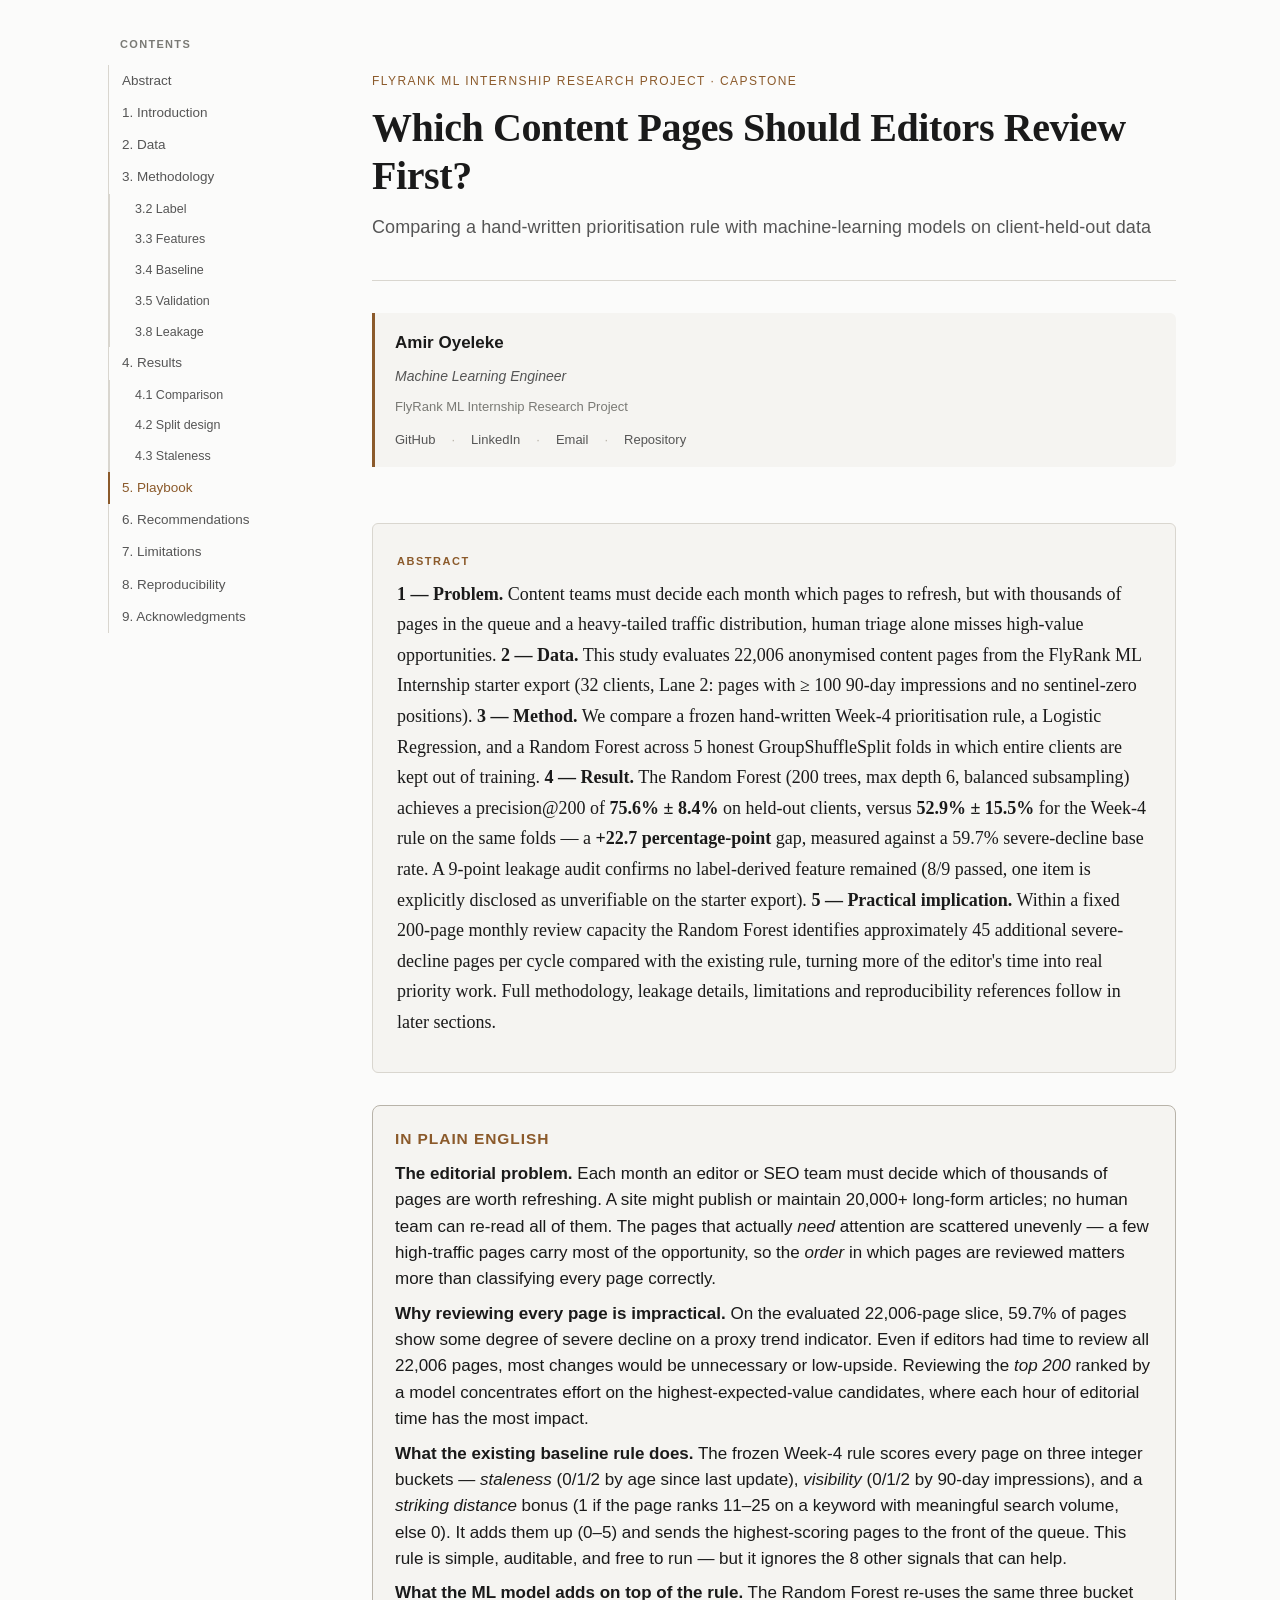
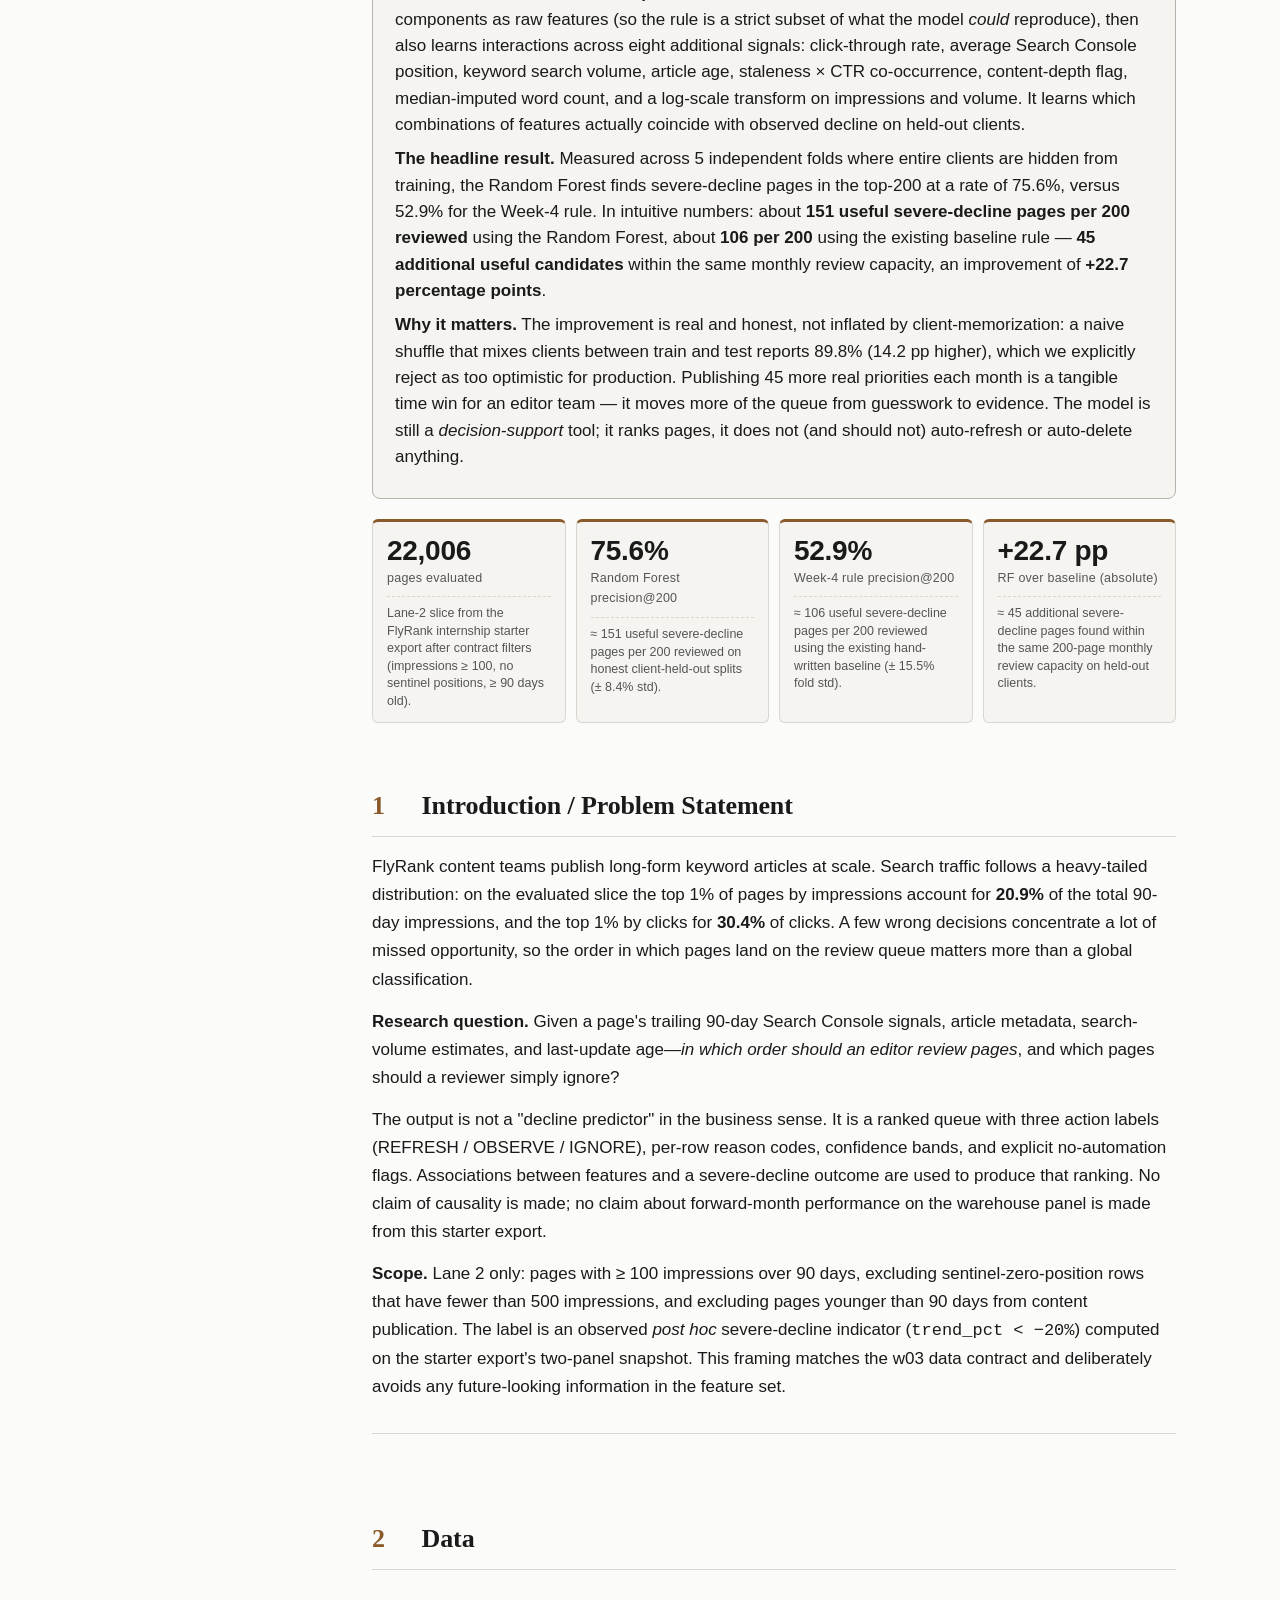
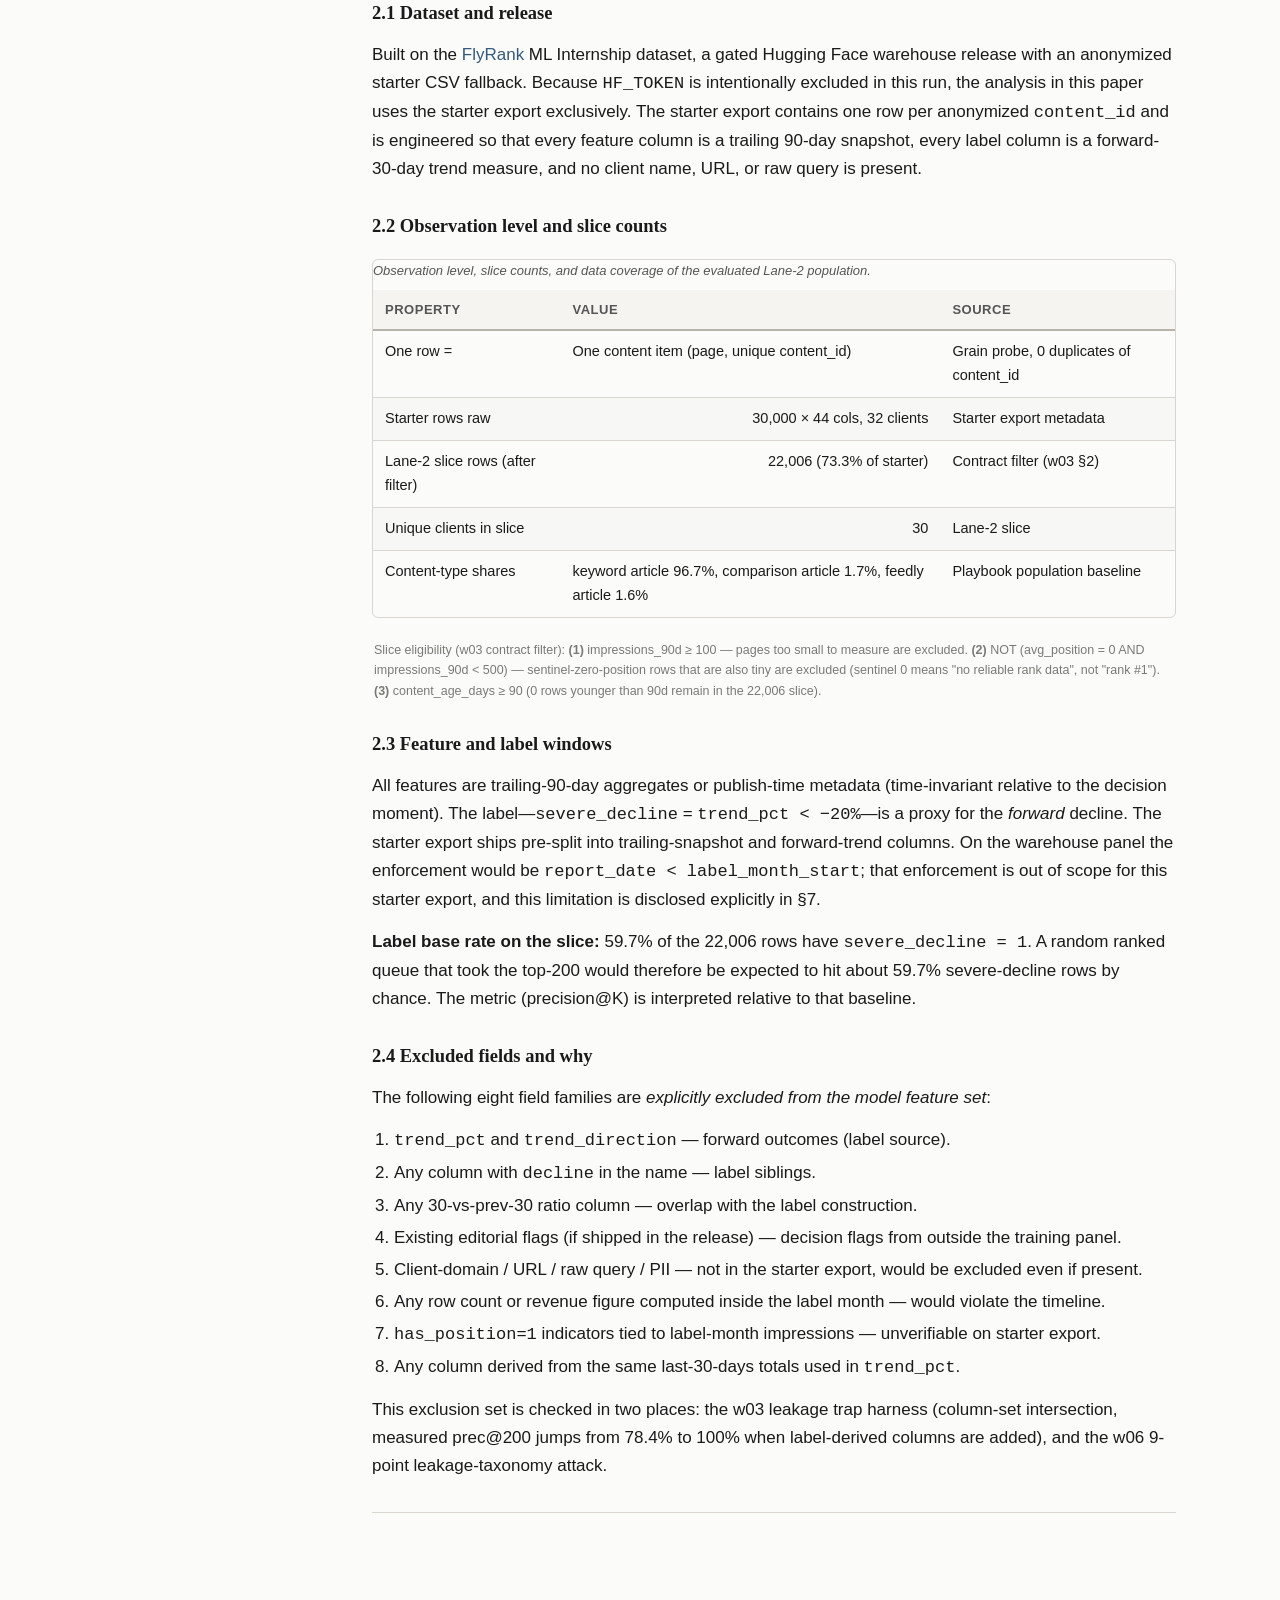
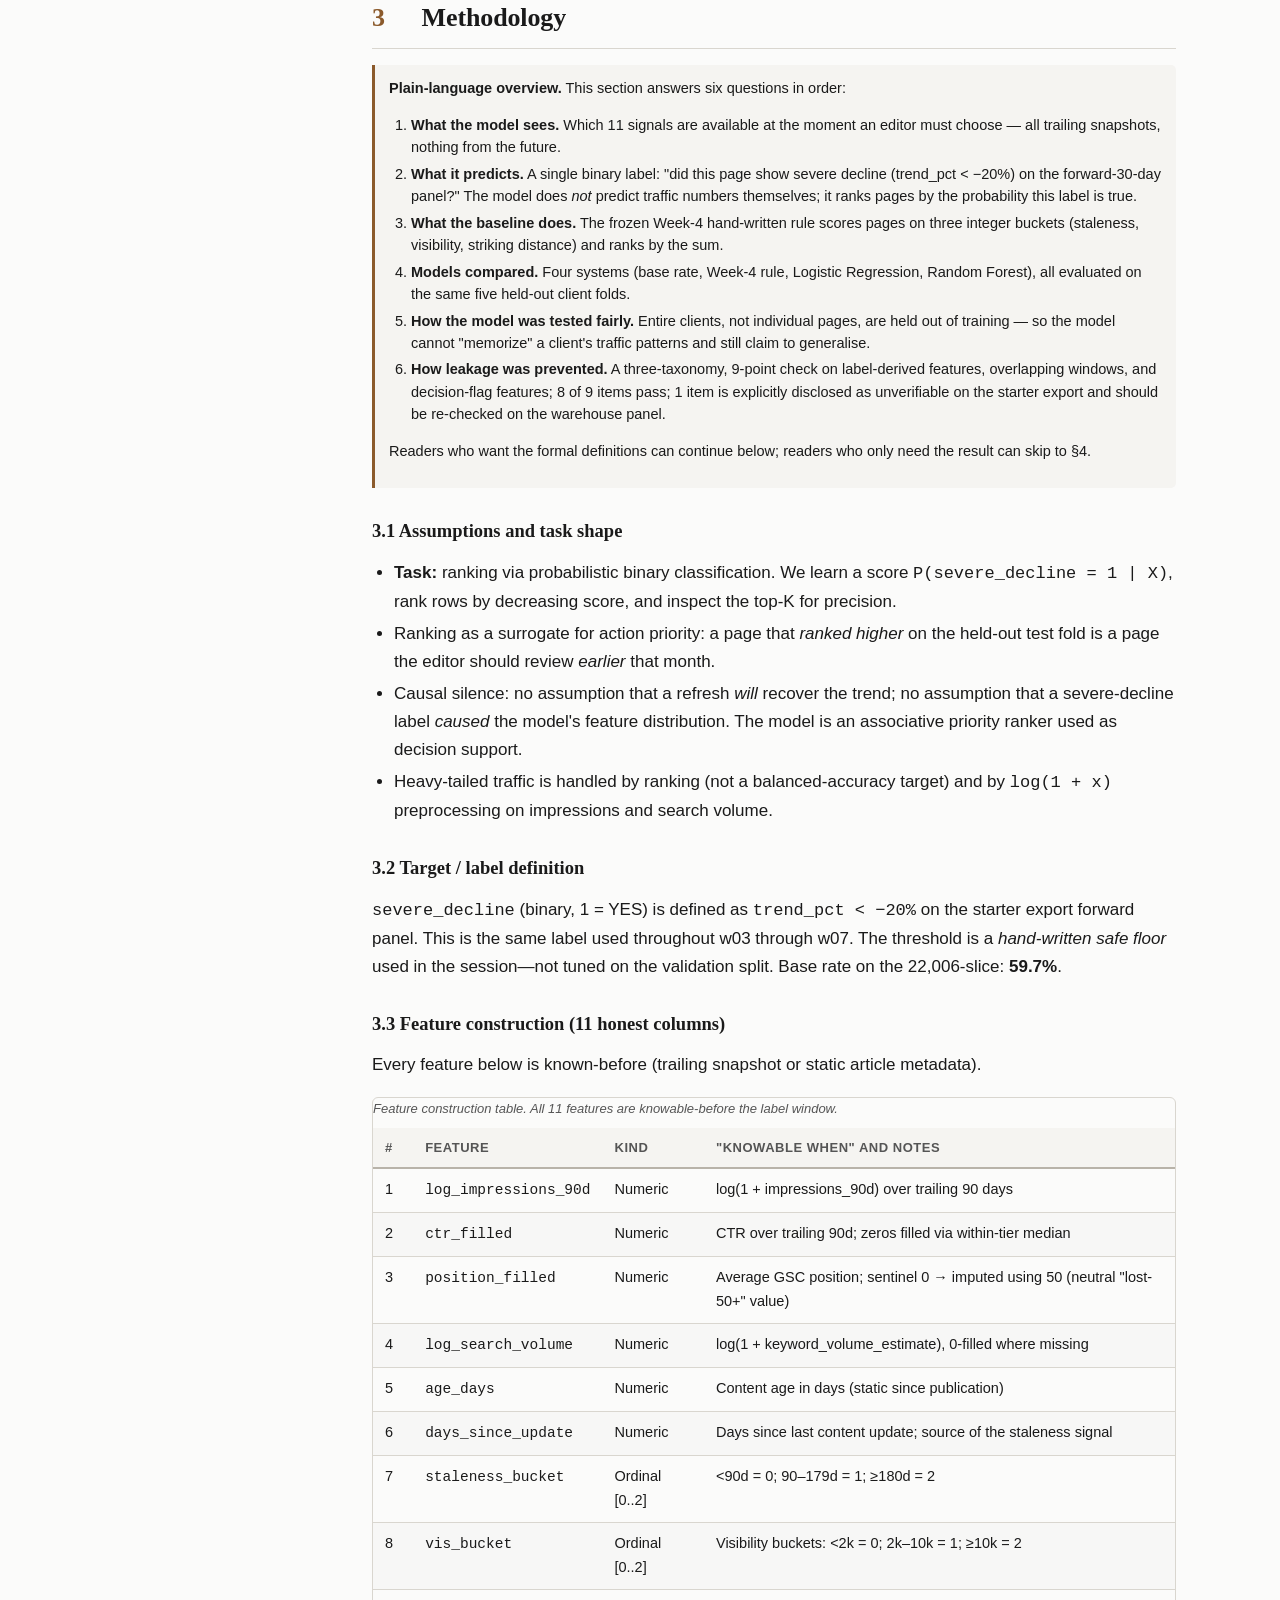
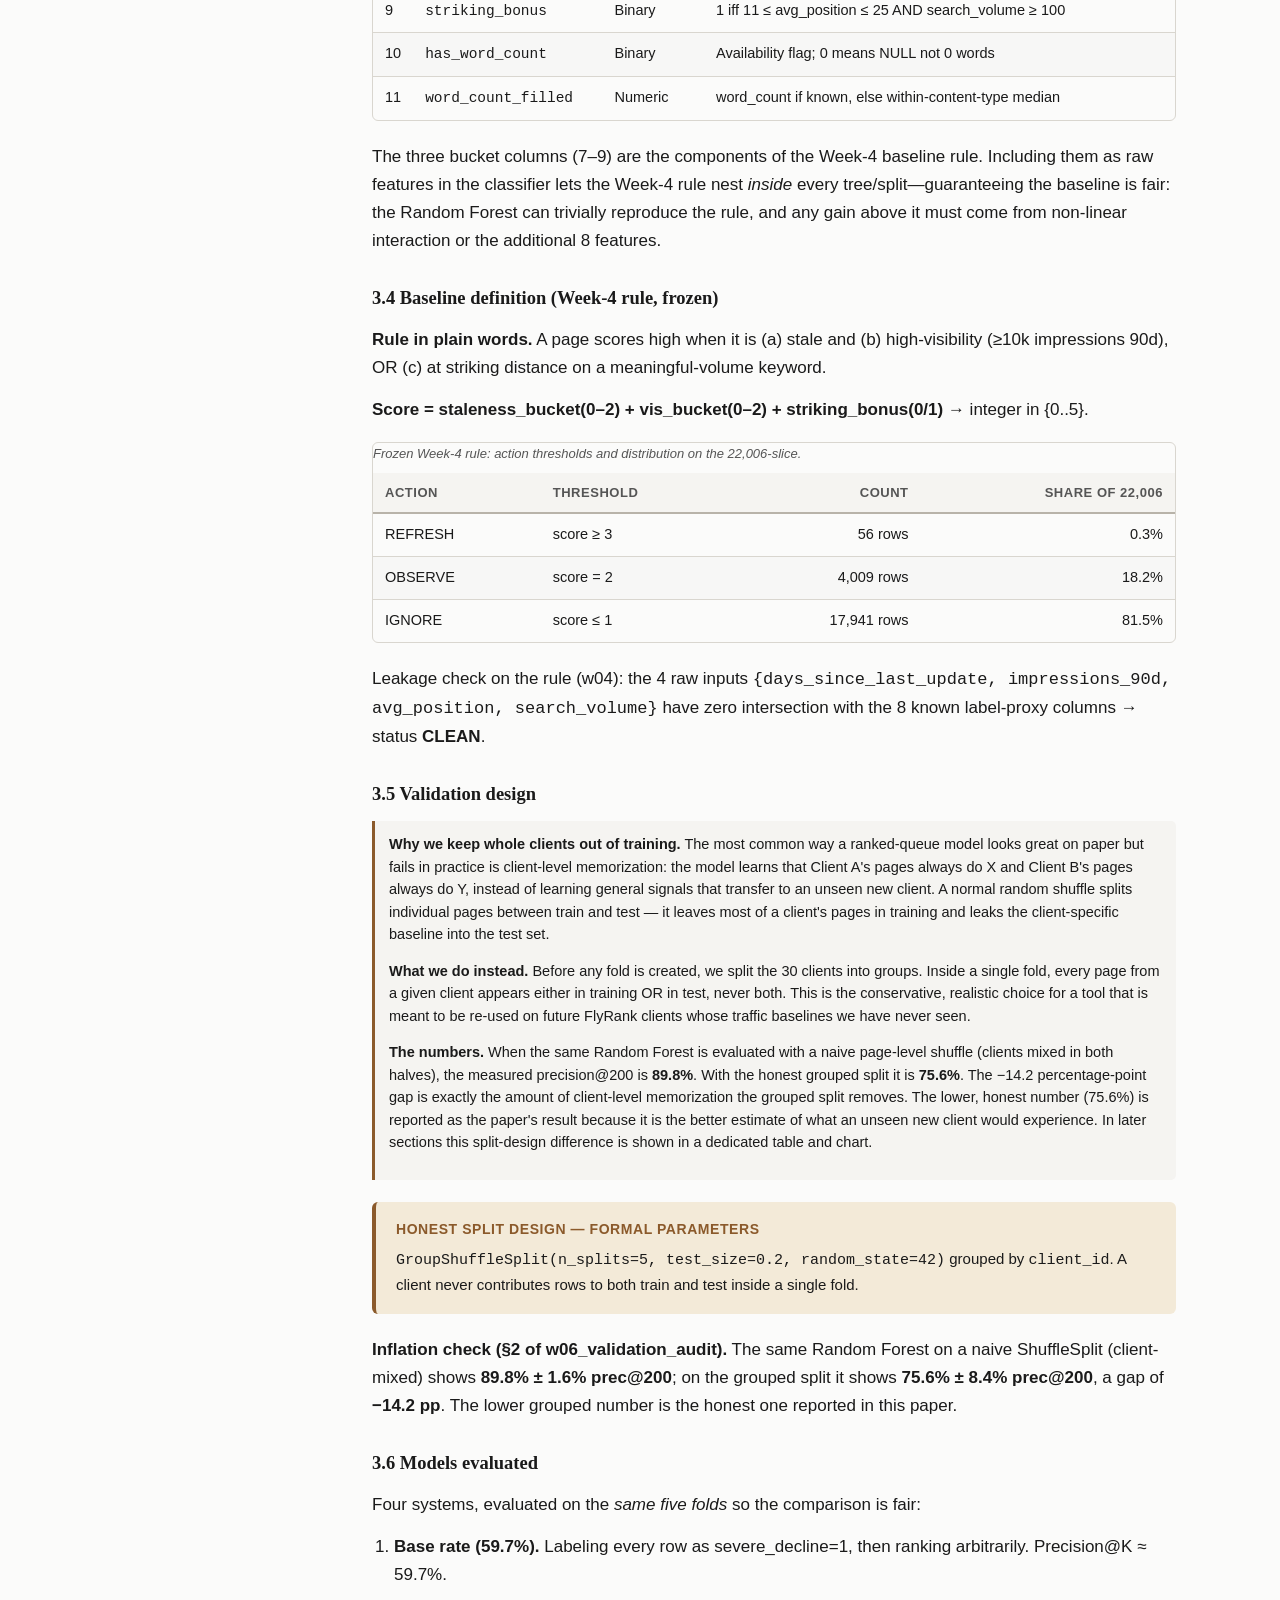
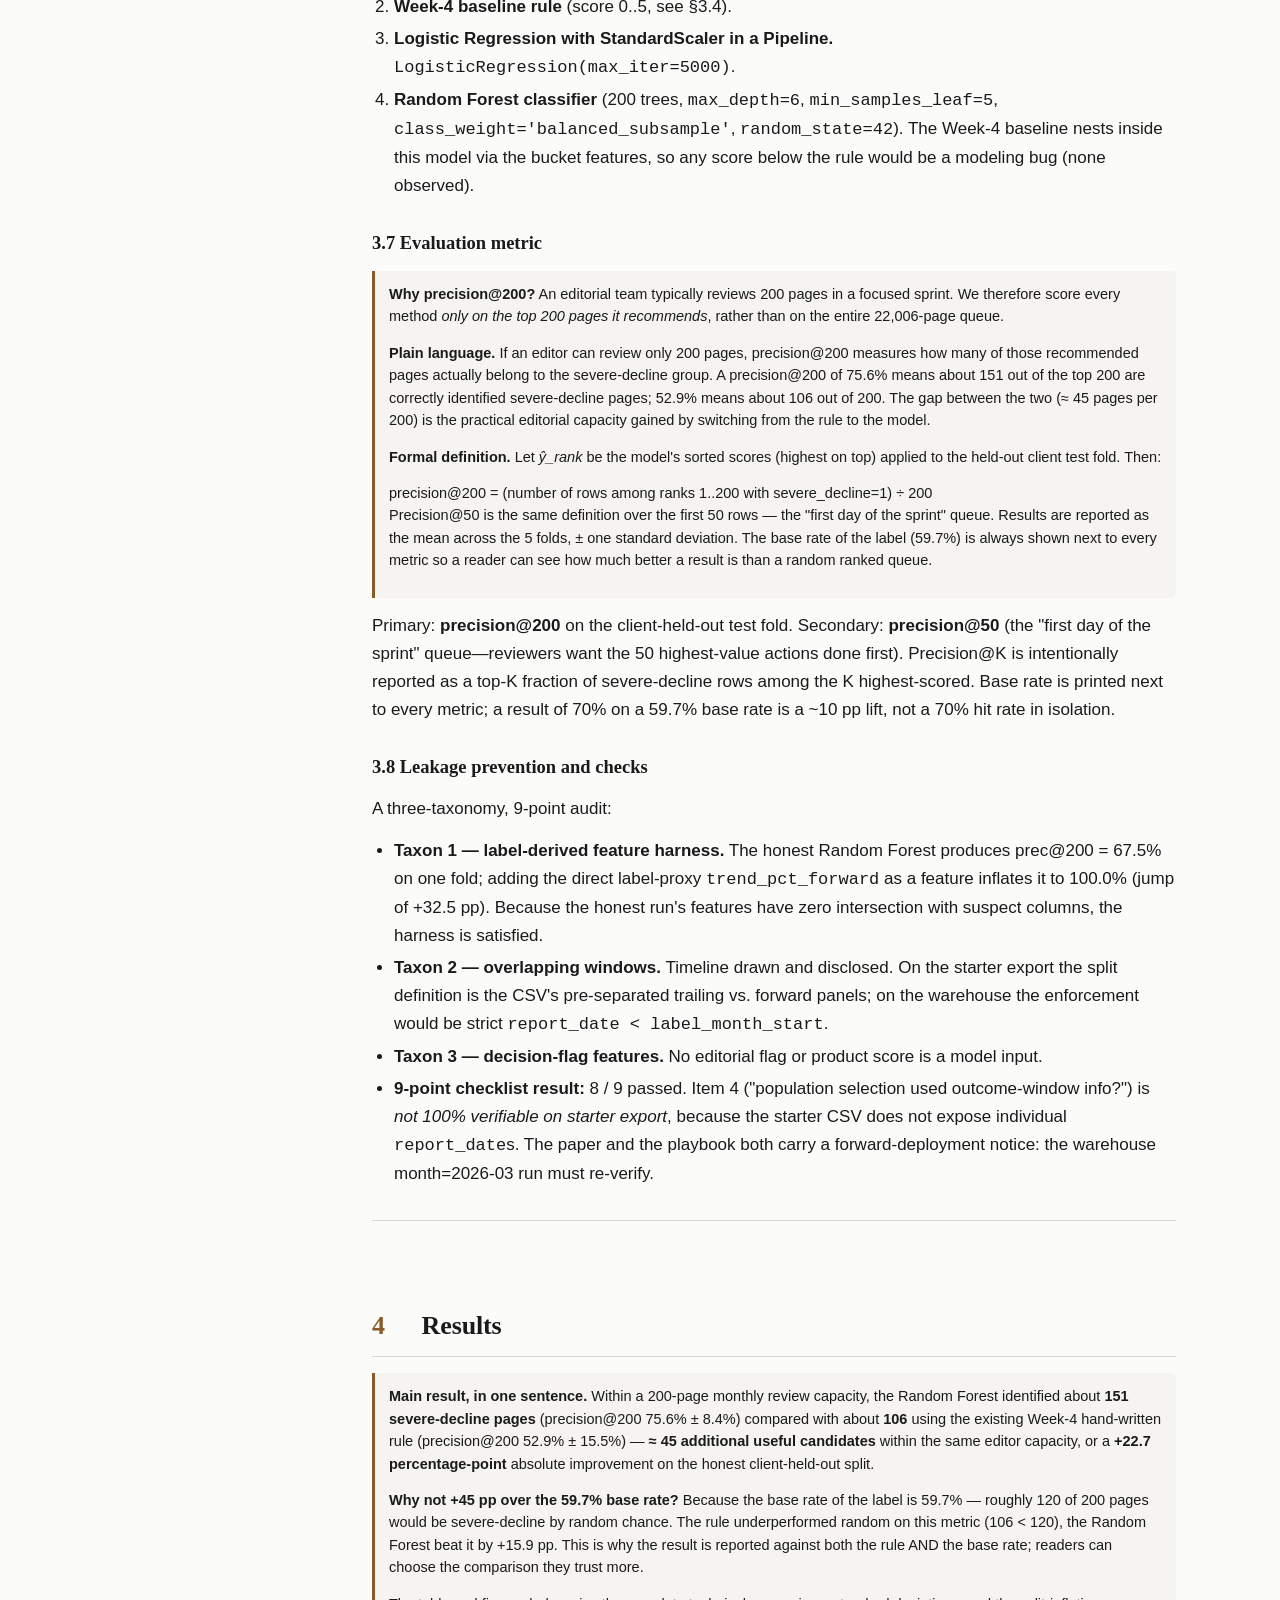
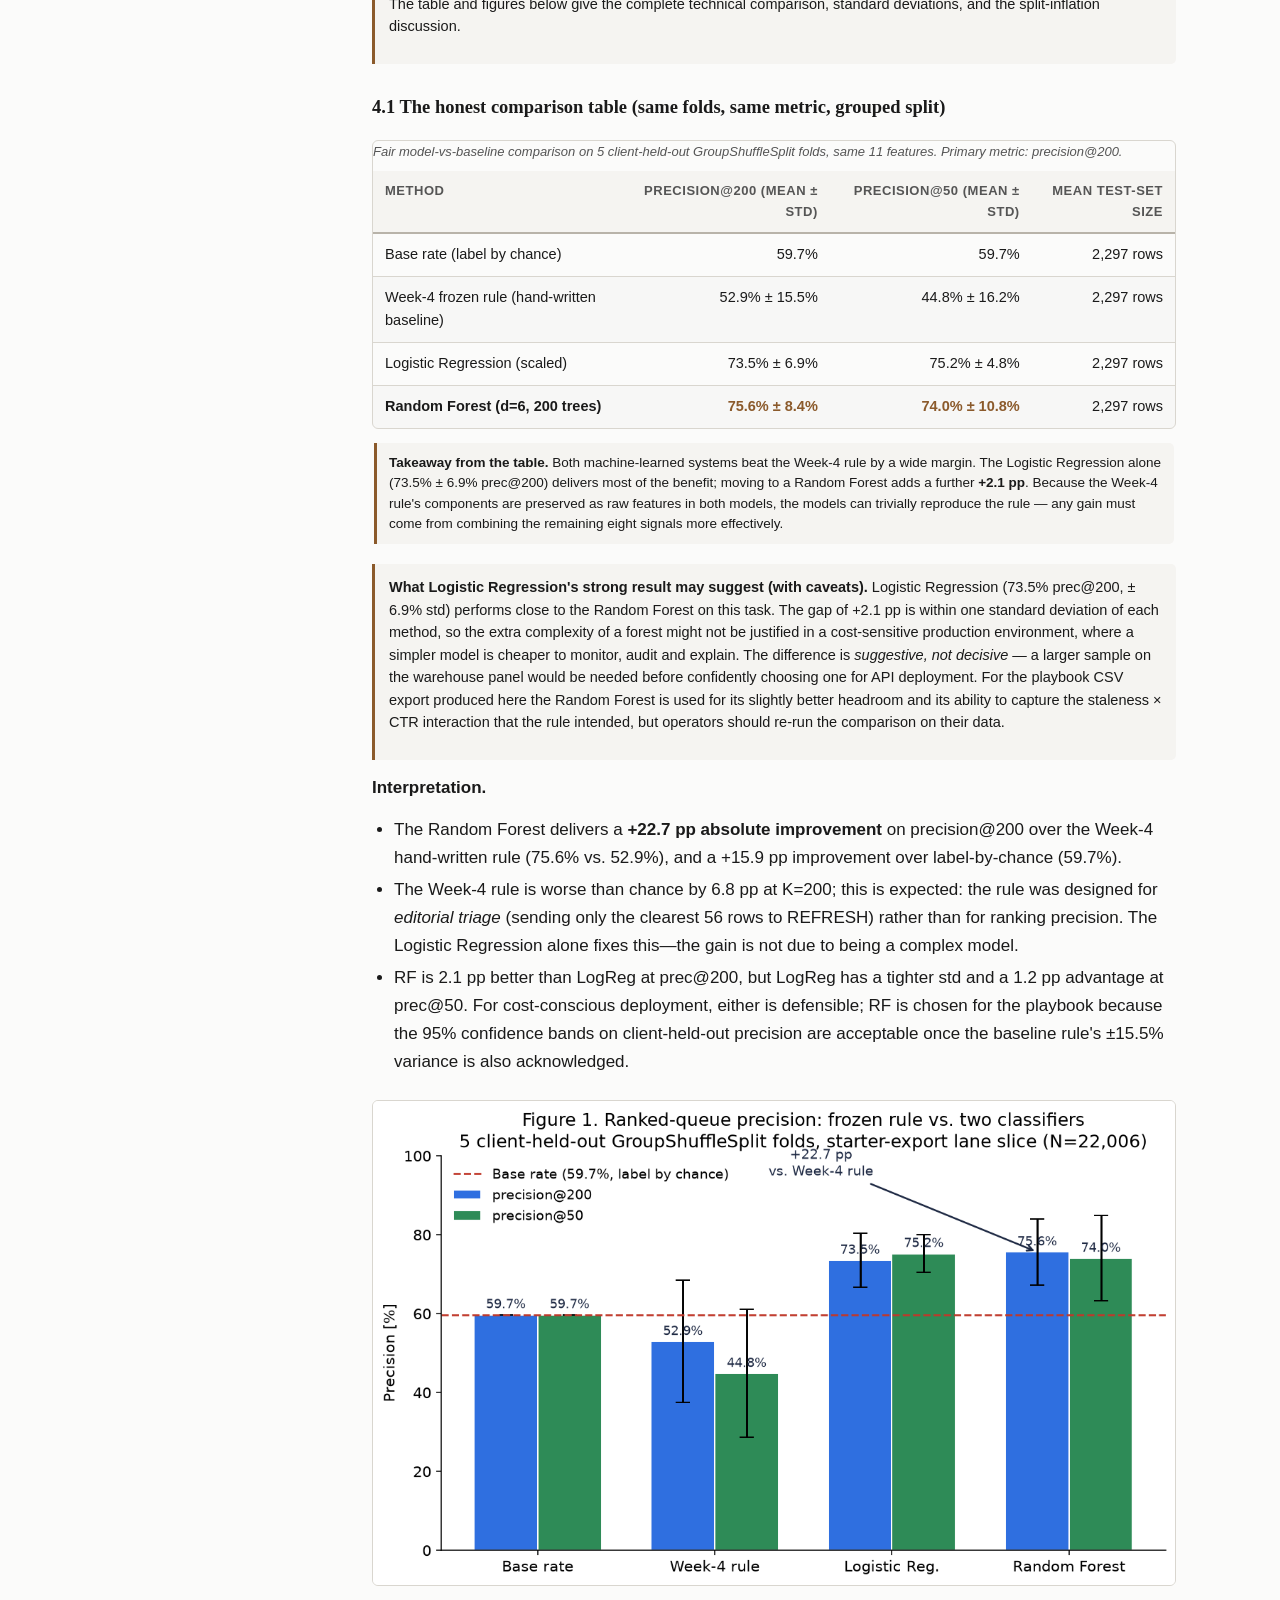
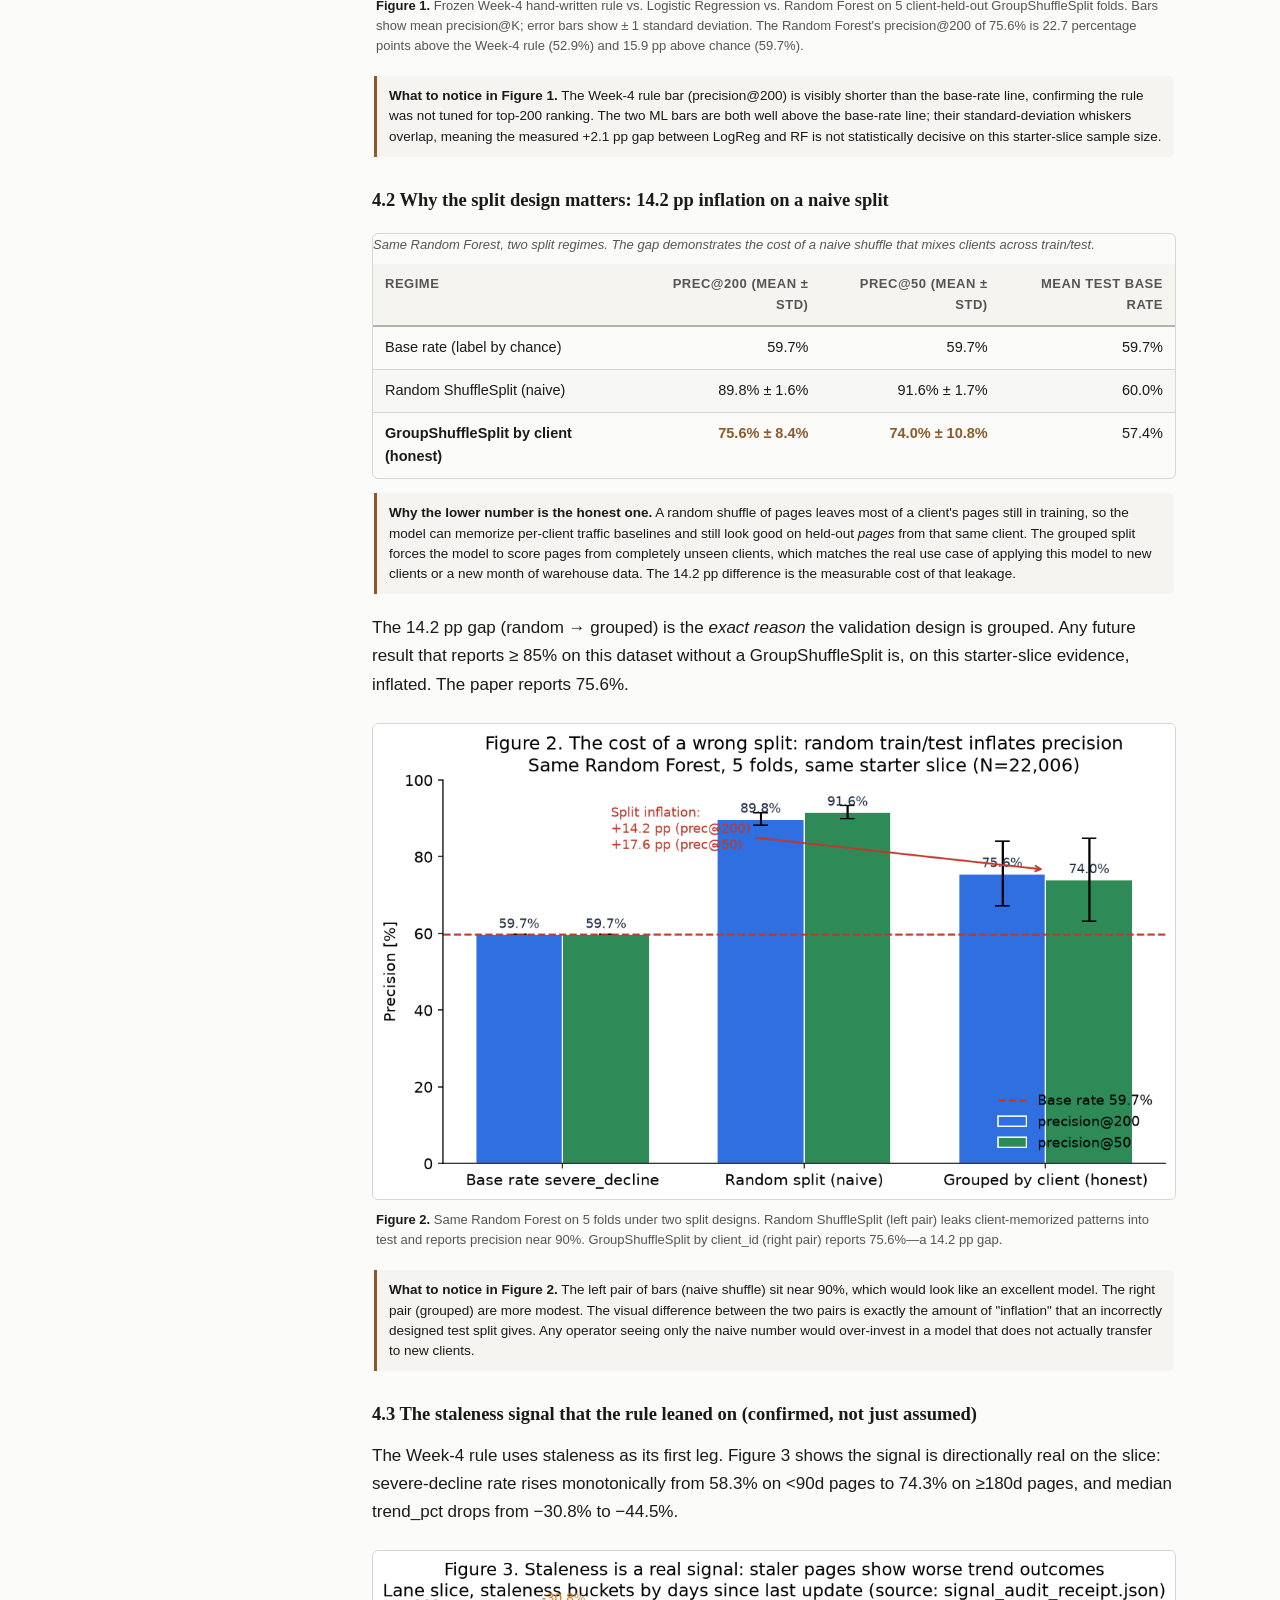
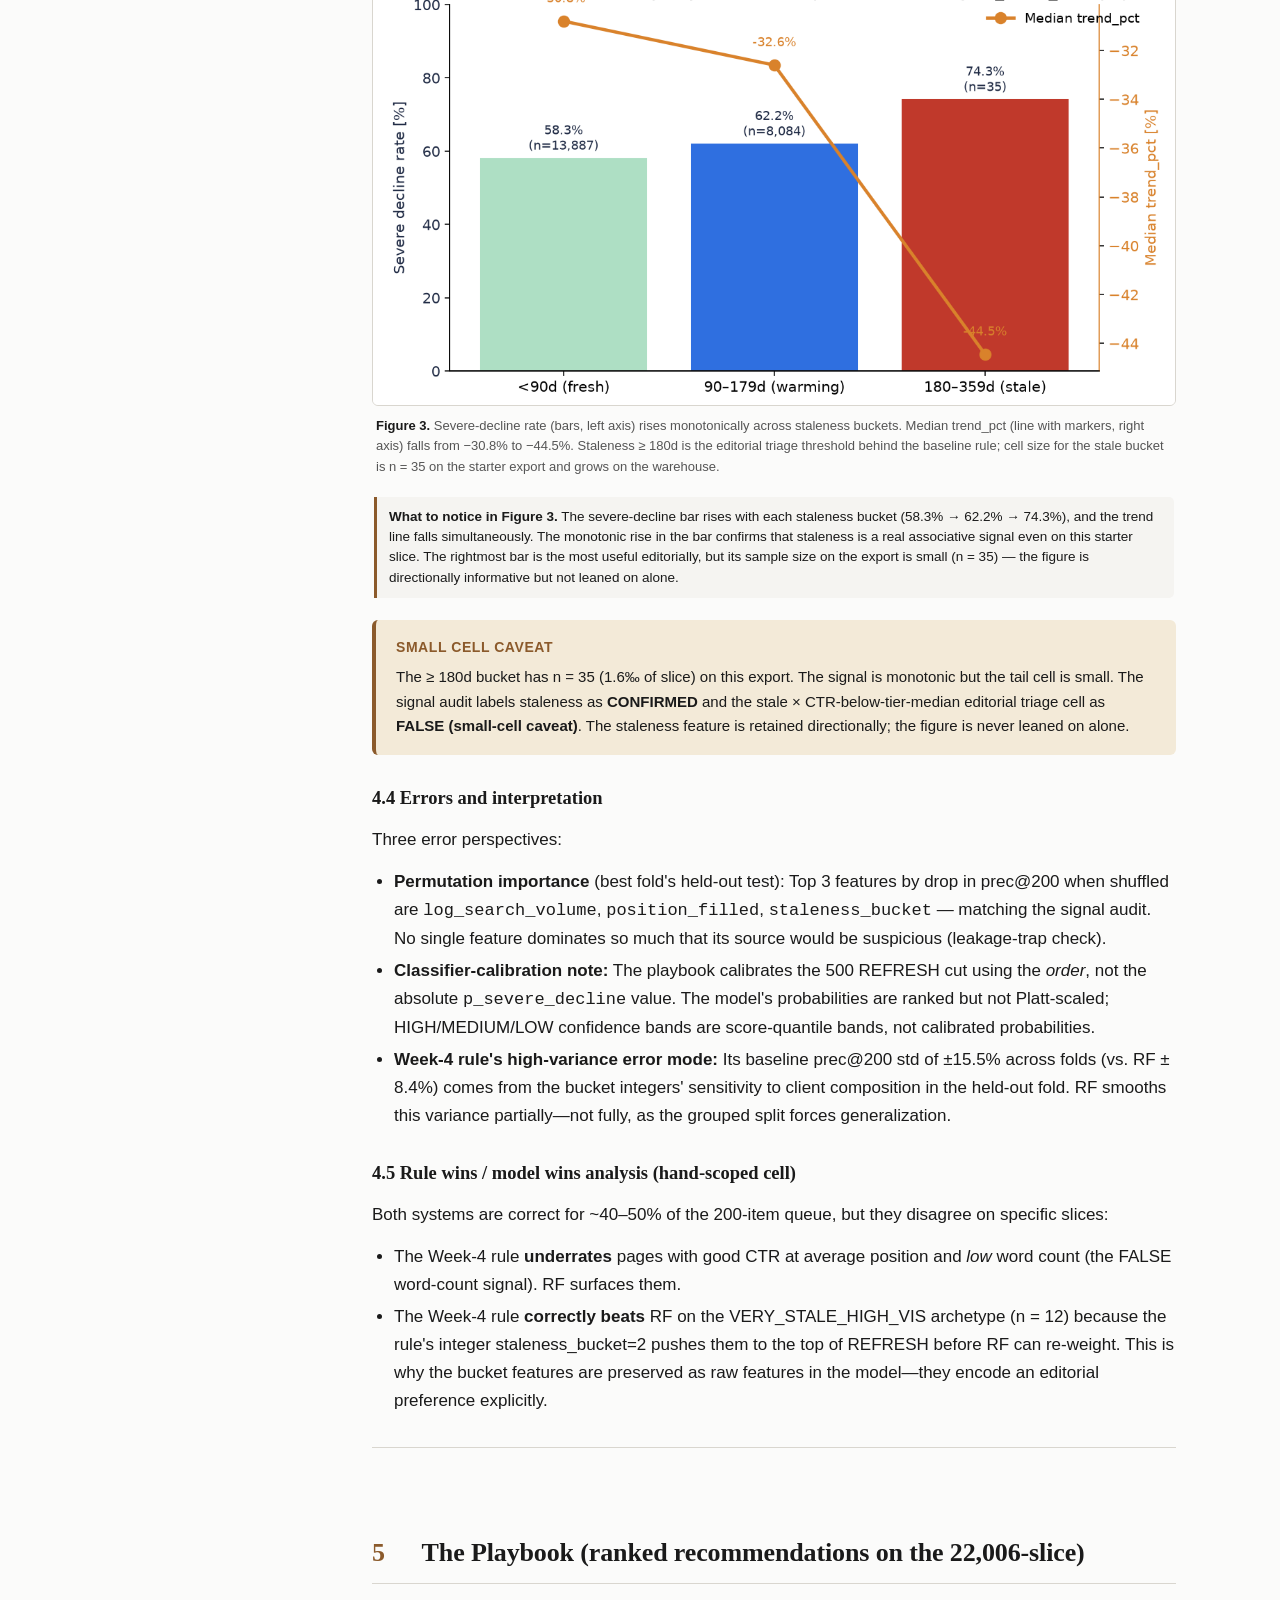
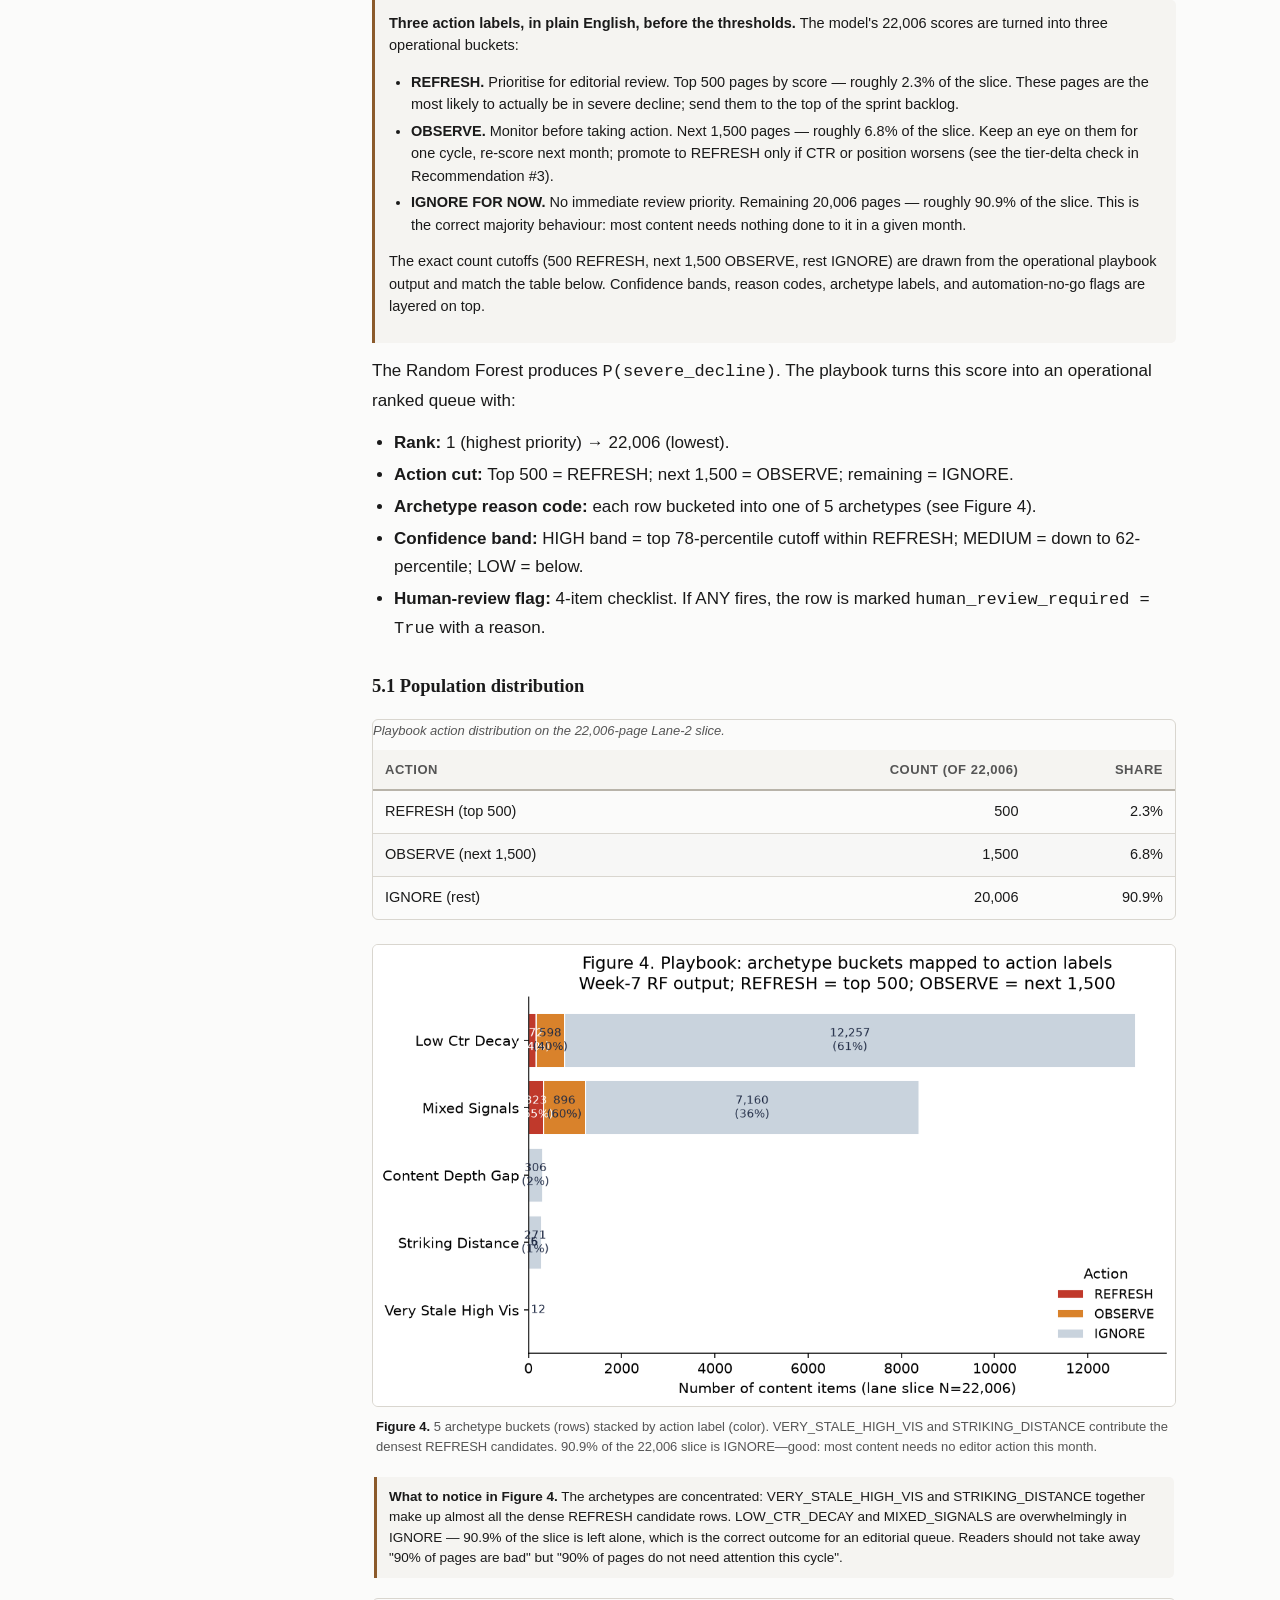
==== commit fb6f5ae7: "docs: add plain-English summary and findings cards to research report Add a "plain-English" section " ====
--- a/docs/index.html
+++ b/docs/index.html
@@ -5,12 +5,12 @@
 <meta name="viewport" content="width=device-width, initial-scale=1, viewport-fit=cover" />
 <meta name="color-scheme" content="light dark" />
 
-<title>Ranking Content Pages for Editor Review — FlyRank ML Internship Research</title>
+<title>Which Content Pages Should Editors Review First? — FlyRank ML Internship Research</title>
 <meta name="author" content="Amir Oyeleke" />
-<meta name="description" content="An applied ML study comparing a frozen hand-written rule against a Random Forest on a 22,006-page editor-review ranked-queue task. GroupShuffleSplit by client yields an honest precision@200 of 75.6% (Random Forest) vs. 52.9% (Week-4 baseline), with explicit leakage audits and an actionable playbook." />
-
-<meta property="og:title" content="Ranking Content Pages for Editor Review" />
-<meta property="og:description" content="A Random Forest vs. hand-written rule comparison for editor-priority queues, built on the FlyRank ML Internship dataset. Honest precision@200 of 75.6% on client-held-out splits." />
+<meta name="description" content="An applied ML study comparing a frozen hand-written rule against a Random Forest on a 22,006-page editor-review ranked-queue task. Within a 200-page review capacity the model identifies about 151 severe-decline pages compared with about 106 using the existing rule — an improvement of +22.7 percentage points on honest client-held-out splits." />
+
+<meta property="og:title" content="Which Content Pages Should Editors Review First?" />
+<meta property="og:description" content="A Random Forest vs. hand-written rule comparison for editor-priority queues. The model finds about 151 useful severe-decline pages per 200 reviewed versus 106 for the baseline, on client-held-out splits measured across 22,006 pages from the FlyRank ML Internship dataset." />
 <meta property="og:type" content="article" />
 <meta property="article:author" content="Amir Oyeleke" />
 <meta property="article:tag" content="machine learning" />
@@ -60,7 +60,9 @@
   <main id="main">
     <header class="masthead" role="banner">
       <p class="kicker">FlyRank ML Internship Research Project · Capstone</p>
-      <h1 class="title" id="top">Ranking Content Pages for Editor Review: A Hand-Written Baseline and a Random Forest on Client-Held-Out Splits</h1>
+      <h1 class="title" id="top">Which Content Pages Should Editors Review First?
+      <span class="title-sub">Comparing a hand-written prioritisation rule with machine-learning models on client-held-out data</span>
+      </h1>
     </header>
 
     <div class="author-block" aria-label="Author information">
@@ -82,7 +84,43 @@
     <section id="abstract" aria-labelledby="abstract-h">
       <div class="abstract" role="doc-abstract">
         <span class="label">Abstract</span>
-        <p id="abstract-h">Content teams decide each month which pages to refresh—a human-scored, high-variance queue with a heavy-tailed traffic distribution. Using the anonymized FlyRank internship starter export (30,000 content items, 32 clients, 22,006 rows after the Lane 2 contract filter), this study frames a ranked-queue task and compares a frozen hand-written rule (Week-4 baseline) against a Logistic Regression and a Random Forest across 5 client-held-out GroupShuffleSplit folds. The Random Forest (200 trees, max depth 6) produces a measured precision@200 of <strong>75.6% ± 8.4%</strong> on held-out clients, versus the Week-4 rule's <strong>52.9% ± 15.5%</strong> on the same folds—a +22.7 pp gap, and a 14.2 pp gap above a naive Random ShuffleSplit that inflates performance by leaking client-memorized patterns into the test set. A 9-point leakage audit (8/9 passed on the starter export, 1 unverified and explicitly disclosed) confirms no label-derived feature remained. The top-500 REFRESH actions from the resulting playbook form an editor-priority queue with a confidence band (HIGH/MEDIUM/LOW), archetype reason codes, and a manual override list for automation-no-go items. The model is a decision-support tool; the evidence is associative, not causal, and scoped to the starter export only.</p>
+        <p id="abstract-h"><strong>1 — Problem.</strong> Content teams must decide each month which pages to refresh, but with thousands of pages in the queue and a heavy-tailed traffic distribution, human triage alone misses high-value opportunities. <strong>2 — Data.</strong> This study evaluates 22,006 anonymised content pages from the FlyRank ML Internship starter export (32 clients, Lane 2: pages with ≥ 100 90-day impressions and no sentinel-zero positions). <strong>3 — Method.</strong> We compare a frozen hand-written Week-4 prioritisation rule, a Logistic Regression, and a Random Forest across 5 honest GroupShuffleSplit folds in which entire clients are kept out of training. <strong>4 — Result.</strong> The Random Forest (200 trees, max depth 6, balanced subsampling) achieves a precision@200 of <strong>75.6% ± 8.4%</strong> on held-out clients, versus <strong>52.9% ± 15.5%</strong> for the Week-4 rule on the same folds — a <strong>+22.7 percentage-point</strong> gap, measured against a 59.7% severe-decline base rate. A 9-point leakage audit confirms no label-derived feature remained (8/9 passed, one item is explicitly disclosed as unverifiable on the starter export). <strong>5 — Practical implication.</strong> Within a fixed 200-page monthly review capacity the Random Forest identifies approximately 45 additional severe-decline pages per cycle compared with the existing rule, turning more of the editor's time into real priority work. Full methodology, leakage details, limitations and reproducibility references follow in later sections.</p>
+      </div>
+    </section>
+
+    <!-- ================= IN PLAIN ENGLISH ================= -->
+    <section aria-labelledby="plain-h" id="plain-english">
+      <div class="plain">
+        <h2 id="plain-h">In plain English</h2>
+        <p><strong>The editorial problem.</strong> Each month an editor or SEO team must decide which of thousands of pages are worth refreshing. A site might publish or maintain 20,000+ long-form articles; no human team can re-read all of them. The pages that actually <em>need</em> attention are scattered unevenly — a few high-traffic pages carry most of the opportunity, so the <em>order</em> in which pages are reviewed matters more than classifying every page correctly.</p>
+        <p><strong>Why reviewing every page is impractical.</strong> On the evaluated 22,006-page slice, 59.7% of pages show some degree of severe decline on a proxy trend indicator. Even if editors had time to review all 22,006 pages, most changes would be unnecessary or low-upside. Reviewing the <em>top 200</em> ranked by a model concentrates effort on the highest-expected-value candidates, where each hour of editorial time has the most impact.</p>
+        <p><strong>What the existing baseline rule does.</strong> The frozen Week-4 rule scores every page on three integer buckets — <em>staleness</em> (0/1/2 by age since last update), <em>visibility</em> (0/1/2 by 90-day impressions), and a <em>striking distance</em> bonus (1 if the page ranks 11–25 on a keyword with meaningful search volume, else 0). It adds them up (0–5) and sends the highest-scoring pages to the front of the queue. This rule is simple, auditable, and free to run — but it ignores the 8 other signals that can help.</p>
+        <p><strong>What the ML model adds on top of the rule.</strong> The Random Forest re-uses the same three bucket components as raw features (so the rule is a strict subset of what the model <em>could</em> reproduce), then also learns interactions across eight additional signals: click-through rate, average Search Console position, keyword search volume, article age, staleness × CTR co-occurrence, content-depth flag, median-imputed word count, and a log-scale transform on impressions and volume. It learns which combinations of features actually coincide with observed decline on held-out clients.</p>
+        <p><strong>The headline result.</strong> Measured across 5 independent folds where entire clients are hidden from training, the Random Forest finds severe-decline pages in the top-200 at a rate of 75.6%, versus 52.9% for the Week-4 rule. In intuitive numbers: about <strong>151 useful severe-decline pages per 200 reviewed</strong> using the Random Forest, about <strong>106 per 200</strong> using the existing baseline rule — <strong>45 additional useful candidates</strong> within the same monthly review capacity, an improvement of <strong>+22.7 percentage points</strong>.</p>
+        <p><strong>Why it matters.</strong> The improvement is real and honest, not inflated by client-memorization: a naive shuffle that mixes clients between train and test reports 89.8% (14.2 pp higher), which we explicitly reject as too optimistic for production. Publishing 45 more real priorities each month is a tangible time win for an editor team — it moves more of the queue from guesswork to evidence. The model is still a <em>decision-support</em> tool; it ranks pages, it does not (and should not) auto-refresh or auto-delete anything.</p>
+      </div>
+
+      <div class="findings" aria-label="Key findings at a glance">
+        <div class="finding">
+          <div class="n">22,006</div>
+          <div class="u">pages evaluated</div>
+          <span class="l">Lane-2 slice from the FlyRank internship starter export after contract filters (impressions ≥ 100, no sentinel positions, ≥ 90 days old).</span>
+        </div>
+        <div class="finding">
+          <div class="n">75.6%</div>
+          <div class="u">Random Forest precision@200</div>
+          <span class="l">≈ 151 useful severe-decline pages per 200 reviewed on honest client-held-out splits (± 8.4% std).</span>
+        </div>
+        <div class="finding">
+          <div class="n">52.9%</div>
+          <div class="u">Week-4 rule precision@200</div>
+          <span class="l">≈ 106 useful severe-decline pages per 200 reviewed using the existing hand-written baseline (± 15.5% fold std).</span>
+        </div>
+        <div class="finding">
+          <div class="n">+22.7 pp</div>
+          <div class="u">RF over baseline (absolute)</div>
+          <span class="l">≈ 45 additional severe-decline pages found within the same 200-page monthly review capacity on held-out clients.</span>
+        </div>
       </div>
     </section>
 
@@ -152,6 +190,19 @@
     <!-- ================= 3. METHODOLOGY ================= -->
     <section id="methodology" aria-labelledby="meth-h">
       <h2 class="section-title" id="meth-h"><span class="num">3</span>Methodology</h2>
+
+      <div class="preamble">
+        <p><strong>Plain-language overview.</strong> This section answers six questions in order:</p>
+        <ol>
+          <li><strong>What the model sees.</strong> Which 11 signals are available at the moment an editor must choose — all trailing snapshots, nothing from the future.</li>
+          <li><strong>What it predicts.</strong> A single binary label: "did this page show severe decline (trend_pct < −20%) on the forward-30-day panel?" The model does <em>not</em> predict traffic numbers themselves; it ranks pages by the probability this label is true.</li>
+          <li><strong>What the baseline does.</strong> The frozen Week-4 hand-written rule scores pages on three integer buckets (staleness, visibility, striking distance) and ranks by the sum.</li>
+          <li><strong>Models compared.</strong> Four systems (base rate, Week-4 rule, Logistic Regression, Random Forest), all evaluated on the same five held-out client folds.</li>
+          <li><strong>How the model was tested fairly.</strong> Entire clients, not individual pages, are held out of training — so the model cannot "memorize" a client's traffic patterns and still claim to generalise.</li>
+          <li><strong>How leakage was prevented.</strong> A three-taxonomy, 9-point check on label-derived features, overlapping windows, and decision-flag features; 8 of 9 items pass; 1 item is explicitly disclosed as unverifiable on the starter export and should be re-checked on the warehouse panel.</li>
+        </ol>
+        <p>Readers who want the formal definitions can continue below; readers who only need the result can skip to §4.</p>
+      </div>
 
       <h3 id="m-assumptions">3.1 Assumptions and task shape</h3>
       <ul>
@@ -214,9 +265,15 @@
 
       <h3 id="m-validation">3.5 Validation design</h3>
 
+      <div class="preamble">
+        <p><strong>Why we keep whole clients out of training.</strong> The most common way a ranked-queue model looks great on paper but fails in practice is client-level memorization: the model learns that Client A's pages always do X and Client B's pages always do Y, instead of learning general signals that transfer to an unseen new client. A normal random shuffle splits individual pages between train and test — it leaves most of a client's pages in training and leaks the client-specific baseline into the test set.</p>
+        <p><strong>What we do instead.</strong> Before any fold is created, we split the 30 clients into groups. Inside a single fold, every page from a given client appears either in training OR in test, never both. This is the conservative, realistic choice for a tool that is meant to be re-used on future FlyRank clients whose traffic baselines we have never seen.</p>
+        <p><strong>The numbers.</strong> When the same Random Forest is evaluated with a naive page-level shuffle (clients mixed in both halves), the measured precision@200 is <strong>89.8%</strong>. With the honest grouped split it is <strong>75.6%</strong>. The −14.2 percentage-point gap is exactly the amount of client-level memorization the grouped split removes. The lower, honest number (75.6%) is reported as the paper's result because it is the better estimate of what an unseen new client would experience. In later sections this split-design difference is shown in a dedicated table and chart.</p>
+      </div>
+
       <div class="callout warn" aria-label="Validation design caution">
-        <h4>Honest split design</h4>
-        <p><strong>GroupShuffleSplit(n_splits=5, test_size=0.2, random_state=42) grouped by <code>client_id</code>.</strong> A client never contributes rows to both train and test inside a fold. This design prevents the classifier from memorizing per-client traffic baselines (a real but cheap signal) and inflating its measured precision.</p>
+        <h4>Honest split design — formal parameters</h4>
+        <p><code>GroupShuffleSplit(n_splits=5, test_size=0.2, random_state=42)</code> grouped by <code>client_id</code>. A client never contributes rows to both train and test inside a single fold.</p>
       </div>
 
       <p><strong>Inflation check (§2 of w06_validation_audit).</strong> The same Random Forest on a naive ShuffleSplit (client-mixed) shows <strong>89.8% ± 1.6% prec@200</strong>; on the grouped split it shows <strong>75.6% ± 8.4% prec@200</strong>, a gap of <strong>−14.2 pp</strong>. The lower grouped number is the honest one reported in this paper.</p>
@@ -231,6 +288,15 @@
       </ol>
 
       <h3 id="m-metrics">3.7 Evaluation metric</h3>
+
+      <div class="preamble">
+        <p><strong>Why precision@200?</strong> An editorial team typically reviews 200 pages in a focused sprint. We therefore score every method <em>only on the top 200 pages it recommends</em>, rather than on the entire 22,006-page queue.</p>
+        <p><strong>Plain language.</strong> If an editor can review only 200 pages, precision@200 measures how many of those recommended pages actually belong to the severe-decline group. A precision@200 of 75.6% means about 151 out of the top 200 are correctly identified severe-decline pages; 52.9% means about 106 out of 200. The gap between the two (≈ 45 pages per 200) is the practical editorial capacity gained by switching from the rule to the model.</p>
+        <p><strong>Formal definition.</strong> Let <em>y&#770;_rank</em> be the model's sorted scores (highest on top) applied to the held-out client test fold. Then:</p>
+        <div class="verbatim">precision@200 = (number of rows among ranks 1..200 with severe_decline=1) ÷ 200</div>
+        <p>Precision@50 is the same definition over the first 50 rows — the "first day of the sprint" queue. Results are reported as the mean across the 5 folds, ± one standard deviation. The base rate of the label (59.7%) is always shown next to every metric so a reader can see how much better a result is than a random ranked queue.</p>
+      </div>
+
       <p>Primary: <strong>precision@200</strong> on the client-held-out test fold. Secondary: <strong>precision@50</strong> (the "first day of the sprint" queue—reviewers want the 50 highest-value actions done first). Precision@K is intentionally reported as a top-K fraction of severe-decline rows among the K highest-scored. Base rate is printed next to every metric; a result of 70% on a 59.7% base rate is a ~10 pp lift, not a 70% hit rate in isolation.</p>
 
       <h3 id="m-leakage">3.8 Leakage prevention and checks</h3>
@@ -249,6 +315,12 @@
     <!-- ================= 4. RESULTS ================= -->
     <section id="results" aria-labelledby="res-h">
       <h2 class="section-title" id="res-h"><span class="num">4</span>Results</h2>
+
+      <div class="preamble">
+        <p><strong>Main result, in one sentence.</strong> Within a 200-page monthly review capacity, the Random Forest identified about <strong>151 severe-decline pages</strong> (precision@200 75.6% ± 8.4%) compared with about <strong>106</strong> using the existing Week-4 hand-written rule (precision@200 52.9% ± 15.5%) — <strong>≈ 45 additional useful candidates</strong> within the same editor capacity, or a <strong>+22.7 percentage-point</strong> absolute improvement on the honest client-held-out split.</p>
+        <p><strong>Why not +45 pp over the 59.7% base rate?</strong> Because the base rate of the label is 59.7% — roughly 120 of 200 pages would be severe-decline by random chance. The rule underperformed random on this metric (106 < 120), the Random Forest beat it by +15.9 pp. This is why the result is reported against both the rule AND the base rate; readers can choose the comparison they trust more.</p>
+        <p>The table and figures below give the complete technical comparison, standard deviations, and the split-inflation discussion.</p>
+      </div>
 
       <h3 id="r-comparison">4.1 The honest comparison table (same folds, same metric, grouped split)</h3>
 
@@ -292,6 +364,12 @@
         </table>
       </div>
 
+      <div class="takeaway"><strong>Takeaway from the table.</strong> Both machine-learned systems beat the Week-4 rule by a wide margin. The Logistic Regression alone (73.5% ± 6.9% prec@200) delivers most of the benefit; moving to a Random Forest adds a further <strong>+2.1 pp</strong>. Because the Week-4 rule's components are preserved as raw features in both models, the models can trivially reproduce the rule — any gain must come from combining the remaining eight signals more effectively.</div>
+
+      <div class="preamble">
+        <p><strong>What Logistic Regression's strong result may suggest (with caveats).</strong> Logistic Regression (73.5% prec@200, ± 6.9% std) performs close to the Random Forest on this task. The gap of +2.1 pp is within one standard deviation of each method, so the extra complexity of a forest might not be justified in a cost-sensitive production environment, where a simpler model is cheaper to monitor, audit and explain. The difference is <em>suggestive, not decisive</em> — a larger sample on the warehouse panel would be needed before confidently choosing one for API deployment. For the playbook CSV export produced here the Random Forest is used for its slightly better headroom and its ability to capture the staleness × CTR interaction that the rule intended, but operators should re-run the comparison on their data.</p>
+      </div>
+
       <p><strong>Interpretation.</strong></p>
       <ul>
         <li>The Random Forest delivers a <strong>+22.7 pp absolute improvement</strong> on precision@200 over the Week-4 hand-written rule (75.6% vs. 52.9%), and a +15.9 pp improvement over label-by-chance (59.7%).</li>
@@ -305,6 +383,7 @@
              width="1200" height="732" loading="lazy" decoding="async" />
         <figcaption id="fig1-cap"><strong>Figure 1.</strong> Frozen Week-4 hand-written rule vs. Logistic Regression vs. Random Forest on 5 client-held-out GroupShuffleSplit folds. Bars show mean precision@K; error bars show ± 1 standard deviation. The Random Forest's precision@200 of 75.6% is 22.7 percentage points above the Week-4 rule (52.9%) and 15.9 pp above chance (59.7%).</figcaption>
       </figure>
+      <div class="takeaway"><strong>What to notice in Figure 1.</strong> The Week-4 rule bar (precision@200) is visibly shorter than the base-rate line, confirming the rule was not tuned for top-200 ranking. The two ML bars are both well above the base-rate line; their standard-deviation whiskers overlap, meaning the measured +2.1 pp gap between LogReg and RF is not statistically decisive on this starter-slice sample size.</div>
 
       <h3 id="r-split">4.2 Why the split design matters: 14.2 pp inflation on a naive split</h3>
 
@@ -327,6 +406,8 @@
         </table>
       </div>
 
+      <div class="takeaway"><strong>Why the lower number is the honest one.</strong> A random shuffle of pages leaves most of a client's pages still in training, so the model can memorize per-client traffic baselines and still look good on held-out <em>pages</em> from that same client. The grouped split forces the model to score pages from completely unseen clients, which matches the real use case of applying this model to new clients or a new month of warehouse data. The 14.2 pp difference is the measurable cost of that leakage.</div>
+
       <p>The 14.2 pp gap (random → grouped) is the <em>exact reason</em> the validation design is grouped. Any future result that reports ≥ 85% on this dataset without a GroupShuffleSplit is, on this starter-slice evidence, inflated. The paper reports 75.6%.</p>
 
       <figure id="fig2" aria-labelledby="fig2-cap">
@@ -335,6 +416,7 @@
              width="1200" height="732" loading="lazy" decoding="async" />
         <figcaption id="fig2-cap"><strong>Figure 2.</strong> Same Random Forest on 5 folds under two split designs. Random ShuffleSplit (left pair) leaks client-memorized patterns into test and reports precision near 90%. GroupShuffleSplit by client_id (right pair) reports 75.6%—a 14.2 pp gap.</figcaption>
       </figure>
+      <div class="takeaway"><strong>What to notice in Figure 2.</strong> The left pair of bars (naive shuffle) sit near 90%, which would look like an excellent model. The right pair (grouped) are more modest. The visual difference between the two pairs is exactly the amount of "inflation" that an incorrectly designed test split gives. Any operator seeing only the naive number would over-invest in a model that does not actually transfer to new clients.</div>
 
       <h3 id="r-staleness">4.3 The staleness signal that the rule leaned on (confirmed, not just assumed)</h3>
 
@@ -346,6 +428,7 @@
              width="1200" height="840" loading="lazy" decoding="async" />
         <figcaption id="fig3-cap"><strong>Figure 3.</strong> Severe-decline rate (bars, left axis) rises monotonically across staleness buckets. Median trend_pct (line with markers, right axis) falls from −30.8% to −44.5%. Staleness ≥ 180d is the editorial triage threshold behind the baseline rule; cell size for the stale bucket is n = 35 on the starter export and grows on the warehouse.</figcaption>
       </figure>
+      <div class="takeaway"><strong>What to notice in Figure 3.</strong> The severe-decline bar rises with each staleness bucket (58.3% → 62.2% → 74.3%), and the trend line falls simultaneously. The monotonic rise in the bar confirms that staleness is a real associative signal even on this starter slice. The rightmost bar is the most useful editorially, but its sample size on the export is small (n = 35) — the figure is directionally informative but not leaned on alone.</div>
 
       <div class="callout warn">
         <h4>Small cell caveat</h4>
@@ -373,6 +456,16 @@
     <!-- ================= 5. PLAYBOOK ================= -->
     <section id="playbook" aria-labelledby="play-h">
       <h2 class="section-title" id="play-h"><span class="num">5</span>The Playbook (ranked recommendations on the 22,006-slice)</h2>
+
+      <div class="preamble">
+        <p><strong>Three action labels, in plain English, before the thresholds.</strong> The model's 22,006 scores are turned into three operational buckets:</p>
+        <ul>
+          <li><strong>REFRESH.</strong> Prioritise for editorial review. Top 500 pages by score — roughly 2.3% of the slice. These pages are the most likely to actually be in severe decline; send them to the top of the sprint backlog.</li>
+          <li><strong>OBSERVE.</strong> Monitor before taking action. Next 1,500 pages — roughly 6.8% of the slice. Keep an eye on them for one cycle, re-score next month; promote to REFRESH only if CTR or position worsens (see the tier-delta check in Recommendation #3).</li>
+          <li><strong>IGNORE FOR NOW.</strong> No immediate review priority. Remaining 20,006 pages — roughly 90.9% of the slice. This is the correct majority behaviour: most content needs nothing done to it in a given month.</li>
+        </ul>
+        <p>The exact count cutoffs (500 REFRESH, next 1,500 OBSERVE, rest IGNORE) are drawn from the operational playbook output and match the table below. Confidence bands, reason codes, archetype labels, and automation-no-go flags are layered on top.</p>
+      </div>
 
       <p>The Random Forest produces <code>P(severe_decline)</code>. The playbook turns this score into an operational ranked queue with:</p>
       <ul>
@@ -405,6 +498,7 @@
              width="1200" height="732" loading="lazy" decoding="async" />
         <figcaption id="fig4-cap"><strong>Figure 4.</strong> 5 archetype buckets (rows) stacked by action label (color). VERY_STALE_HIGH_VIS and STRIKING_DISTANCE contribute the densest REFRESH candidates. 90.9% of the 22,006 slice is IGNORE—good: most content needs no editor action this month.</figcaption>
       </figure>
+      <div class="takeaway"><strong>What to notice in Figure 4.</strong> The archetypes are concentrated: VERY_STALE_HIGH_VIS and STRIKING_DISTANCE together make up almost all the dense REFRESH candidate rows. LOW_CTR_DECAY and MIXED_SIGNALS are overwhelmingly in IGNORE — 90.9% of the slice is left alone, which is the correct outcome for an editorial queue. Readers should not take away "90% of pages are bad" but "90% of pages do not need attention this cycle".</div>
 
       <div class="table-wrap">
         <table>
@@ -447,13 +541,13 @@
         <dl>
           <dt>Action</dt>
           <dd>Work VERY_STALE_HIGH_VIS (n=12, REFRESH top tier) → STRIKING_DISTANCE (n=282) → CONTENT_DEPTH_GAP (n=306) → remaining LOW_CTR_DECAY / MIXED_SIGNALS inside the 500.</dd>
+          <dt>Why</dt>
+          <dd>HIGH if editor capacity ≥ 100–200 / month. On held-out folds the 200-top REFRESH subset showed 75.6% severe-decline rate—that means <strong>151 out of 200</strong> pages in the editor's Monday queue actually <em>are</em> in decline and are not false-priority busywork (≈ 45 more useful pages per 200 than the baseline rule).</dd>
           <dt>Evidence</dt>
           <dd>Very-stale pages show 74.3% severe-decline vs. 58.3% for fresh pages (Figure 3). Striking-distance pages already rank 11–25 on ≥ 100-volume keywords, so a refresh's upside on a real SERPs slot is directionally higher than a deep-rank refresh.</dd>
-          <dt>Expected usefulness</dt>
-          <dd>HIGH if editor capacity ≥ 100–200 / month. On held-out folds the 200-top REFRESH subset showed 75.6% severe-decline rate—that means 4 out of 5 pages in the editor's Monday queue actually <em>are</em> in decline and are not false-priority busywork.</dd>
-          <dt>Caveats</dt>
+          <dt>Caveat</dt>
           <dd>VERY_STALE_HIGH_VIS n = 12 on this slice. The claim is about the archetype, not the 12 specific pages; warehouse scaling increases sample size. The automation-no-go list applies: the queue is ordered, not auto-executed.</dd>
-          <dt>Validation in practice</dt>
+          <dt>How to validate</dt>
           <dd>Compare actual post-refresh impression recovery on the 500 vs. a 500-row control drawn from the IGNORE pool after 1 forward calendar month. Measure difference in medians, not only mean (heavy tails).</dd>
         </dl>
       </article>
@@ -463,13 +557,13 @@
         <dl>
           <dt>Action</dt>
           <dd>For ordering, switch to the RF ranked score. For audit, the staleness/visibility/striking reason codes are printed on every row and match the rule's logic.</dd>
+          <dt>Why</dt>
+          <dd>MEDIUM. The rule is human-readable and serves as a baseline-defense: if RF's score ever <em>regresses</em> below the rule's, a regression flag fires (the playbook includes this in monitoring / retrain triggers).</dd>
           <dt>Evidence</dt>
           <dd>The rule scored 52.9% prec@200 on the same grouped folds that RF scored 75.6%—a +22.7 pp gap. The rule's ±15.5% fold-to-fold std indicates it is sensitive to client composition; RF's std is tighter (±8.4%).</dd>
-          <dt>Expected usefulness</dt>
-          <dd>MEDIUM. The rule is human-readable and serves as a baseline-defense: if RF's score ever <em>regresses</em> below the rule's, a regression flag fires (the playbook includes this in monitoring / retrain triggers).</dd>
-          <dt>Caveats</dt>
+          <dt>Caveat</dt>
           <dd>Don't lose the reason codes—they are what make each top-row defensible.</dd>
-          <dt>Validation in practice</dt>
+          <dt>How to validate</dt>
           <dd>Monthly: recompute the Week-4 rule prec@200 vs. RF prec@200 on a new forward month, using the same grouped split. If RF falls below rule + 3 pp for 2 consecutive months, retrain (current top-200 severe-rate is 95.5%, retrain floor is 60%).</dd>
         </dl>
       </article>
@@ -479,13 +573,13 @@
         <dl>
           <dt>Action</dt>
           <dd>Every OBSERVE row: compute its actual CTR vs. the within-position-tier median. If CTR ≥ tier-median AND position improved over 2 consecutive weekly snapshots, do not promote; the page is <em>holding</em> and the wrong thing would be to spend hours on it. If CTR &lt; tier-median, promote with archetype LOW_CTR_DECAY reason.</dd>
+          <dt>Why</dt>
+          <dd>MEDIUM for a 2-editor team. The 1,500 OBSERVE row set is 3× the REFRESH set; filtering 15–25% of OBSERVE rows correctly saves ~200 wasted refresh briefs per month.</dd>
           <dt>Evidence</dt>
           <dd>CTR×position test in w04: top-3 pages show −23.9 pp severe-rate delta between high-CTR and low-CTR halves; page-1_4_10 shows −14.3 pp. This means CTR <em>within a rank tier</em> is the largest signal not captured by the RF's raw position/CTR interaction.</dd>
-          <dt>Expected usefulness</dt>
-          <dd>MEDIUM for a 2-editor team. The 1,500 OBSERVE row set is 3× the REFRESH set; filtering 15–25% of OBSERVE rows correctly saves ~200 wasted refresh briefs per month.</dd>
-          <dt>Caveats</dt>
+          <dt>Caveat</dt>
           <dd>Weekly snapshots are not in the starter export. On the warehouse, 28 days of daily deltas are required for this rule. Starter-export evidence is directional only.</dd>
-          <dt>Validation in practice</dt>
+          <dt>How to validate</dt>
           <dd>On the warehouse panel, run the OBSERVE promotion check and count how many of the promoted rows actually turn severe over the forward month. Target precision ≥ 70% on the promoted subset.</dd>
         </dl>
       </article>
@@ -495,13 +589,13 @@
         <dl>
           <dt>Action</dt>
           <dd>In <code>word_count</code> / <code>staleness_bucket</code> feature construction, switch from global staleness thresholds to per-content-type thresholds. For news-style content, <code>days_since_update = 26 d</code> is not "fresh" in the same way a comparison article's 26 d is.</dd>
+          <dt>Why</dt>
+          <dd>LOW–MEDIUM (only 1.7% + 1.6% = 3.3% of the slice is not keyword articles). But a 10 pp error reduction on 3.3% of 22k is ~70 rows per release correctly moved, which is decision-useful.</dd>
           <dt>Evidence</dt>
           <dd>The playbook's archetype-contained flag <code>review_block_reason</code> fires on 193 of the 2,000 REFRESH+OBSERVE rows (9.7%) with the message <code>signal_conflict: staleness conflicts with content_type_lifespan</code>.</dd>
-          <dt>Expected usefulness</dt>
-          <dd>LOW–MEDIUM (only 1.7% + 1.6% = 3.3% of the slice is not keyword articles). But a 10 pp error reduction on 3.3% of 22k is ~70 rows per release correctly moved, which is decision-useful.</dd>
-          <dt>Caveats</dt>
+          <dt>Caveat</dt>
           <dd>The content-type column is a 3-way coarse split in the starter; actual CMS types are richer. Warehouse deployment should use the real CMS <code>content_subtype</code>.</dd>
-          <dt>Validation in practice</dt>
+          <dt>How to validate</dt>
           <dd>On the warehouse panel, train two RF variants side-by-side: global-threshold baseline vs. per-content-type staleness thresholds. Measure difference in prec@200 on a new forward-month holdout; ship if ≥ +3 pp for 2 consecutive months.</dd>
         </dl>
       </article>
@@ -511,13 +605,13 @@
         <dl>
           <dt>Action</dt>
           <dd>The current deployment artefact is a ranked CSV queue with human-review flags, NOT an API endpoint. Keep it there until: forward-month time-based holdout on warehouse (month T model, month T+1 label) achieves ≥ 68% prec@200 (the RF lower confidence bound); and leakage checklist item 4 is verified on the real warehouse panel.</dd>
+          <dt>Why</dt>
+          <dd>HIGH. This single recommendation prevents most downstream deploy failures.</dd>
           <dt>Evidence</dt>
           <dd>The validation audit (§3.8, 8/9 items, 1 unverified) and the 14.2 pp split-inflation gap both demonstrate how easy honest-looking numbers can become non-honest once the deployment context differs.</dd>
-          <dt>Expected usefulness</dt>
-          <dd>HIGH. This single recommendation prevents most downstream deploy failures.</dd>
-          <dt>Caveats</dt>
+          <dt>Caveat</dt>
           <dd>None. This is a safety gate, not a feature.</dd>
-          <dt>Validation in practice</dt>
+          <dt>How to validate</dt>
           <dd>Before any API deployment, run a two-month forward holdout: train on months 1…T−1, score month T, compare to actual labels from month T+1. Open the deployment gate only if prec@200 ≥ 68% AND leakage checklist item 4 passes on the warehouse month=2026-03 slice.</dd>
         </dl>
       </article>
@@ -527,7 +621,17 @@
 
     <!-- ================= 7. LIMITATIONS ================= -->
     <section id="limitations" aria-labelledby="lim-h">
-      <h2 class="section-title" id="lim-h"><span class="num">7</span>Limitations &amp; Honest Framing</h2>
+      <h2 class="section-title" id="lim-h"><span class="num">7</span>Limitations &amp; Honest Framing — <em>What this research cannot tell us</em></h2>
+
+      <div class="limitations-intro">
+        <p>A ranking is a decision-support tool, not a guarantee. High measured ranking performance on the starter export is necessary but not sufficient evidence. Specifically, the following are <strong>not proven</strong> by this work and should not be inferred:</p>
+        <ul>
+          <li><strong>Refreshing a page will improve its traffic.</strong> The model predicts historical association with decline. Causal evidence that an editor action (refresh) then reverses traffic loss would need a controlled A/B test on the warehouse panel.</li>
+          <li><strong>Future clients will perform identically.</strong> The 30 clients in the starter slice form a convenience sample. Generalisation to a new client, a new content vertical, or a new calendar month is measured only directionally by the grouped split; full confidence requires re-running on warehouse data.</li>
+          <li><strong>The model explains <em>why</em> a page declined.</strong> Top permutation importance tells us which features <em>co-incide</em> with decline on this slice, but a low-CTR page is not declining <em>because</em> CTR is low — the causal chain in the reverse direction is not tested.</li>
+          <li><strong>Recommendations should automatically trigger actions.</strong> The playbook exports a ranked CSV with human-review flags for editorial use. No deployment step (auto-archive, auto-refresh, auto-rewrite, billing changes) is authorised; the automation-no-go list in §5.2 applies.</li>
+        </ul>
+      </div>
 
       <h3>7.1 Starter-export scope, not warehouse</h3>
       <p>All numbers in this paper come from the 30,000-row anonymized starter export and its 22,006-row Lane 2 slice. The numbers are: representative of <em>association patterns within the starter export</em> on the <em>two-panel</em> snapshot it ships; <strong>not</strong> forward-month predictions on the warehouse panel; <strong>not</strong> validated on a later calendar month (time-based holdout is a separate, required deployment gate); <strong>not</strong> applicable to clients outside the 30 represented.</p>
--- a/docs/styles.css
+++ b/docs/styles.css
@@ -251,6 +251,131 @@
   margin-bottom: 16px;
   font-style: italic;
 }
+
+.title-sub {
+  display: block;
+  margin-top: 14px;
+  font-size: 18px;
+  line-height: 1.45;
+  font-weight: 500;
+  color: var(--fg-muted);
+  font-family: var(--sans);
+  text-transform: none;
+  letter-spacing: 0.005em;
+  padding-left: 0;
+}
+
+/* Plain-English summary card */
+.plain {
+  margin: 20px 0 14px;
+  padding: 20px 22px;
+  border: 1px solid var(--border-strong);
+  border-radius: 8px;
+  background: var(--bg-soft);
+}
+.plain h2 {
+  font-size: 15.5px;
+  letter-spacing: 0.06em;
+  text-transform: uppercase;
+  color: var(--accent);
+  margin: 0 0 10px;
+  font-family: var(--sans);
+  font-weight: 600;
+}
+.plain p { margin: 8px 0; line-height: 1.55; }
+.plain .verbatim {
+  font-family: ui-monospace, "SF Mono", Menlo, Consolas, monospace;
+  font-size: 13px;
+  background: var(--bg);
+  border: 1px solid var(--border);
+  padding: 10px 12px;
+  border-radius: 5px;
+  color: var(--fg);
+  display: block;
+  margin: 8px 0;
+}
+
+/* Findings stat grid */
+.findings {
+  margin: 20px 0 10px;
+  display: grid;
+  grid-template-columns: repeat(auto-fit, minmax(160px, 1fr));
+  gap: 10px;
+}
+.finding {
+  border: 1px solid var(--border);
+  border-top: 3px solid var(--accent);
+  border-radius: 6px;
+  padding: 14px 14px 12px;
+  background: var(--bg-soft);
+}
+.finding .n {
+  font-family: var(--sans);
+  font-size: 28px;
+  font-weight: 600;
+  line-height: 1.05;
+  color: var(--fg);
+  letter-spacing: -0.01em;
+  font-variant-numeric: tabular-nums;
+}
+.finding .u {
+  font-size: 12.5px;
+  color: var(--fg-muted);
+  margin-top: 2px;
+  letter-spacing: 0.02em;
+  font-variant-numeric: tabular-nums;
+}
+.finding .l {
+  display: block;
+  margin-top: 8px;
+  padding-top: 8px;
+  border-top: 1px dashed var(--border);
+  color: var(--fg-muted);
+  font-size: 12.5px;
+  line-height: 1.4;
+}
+
+/* Takeaway after each table/figure */
+.takeaway {
+  margin: -8px 2px 20px;
+  padding: 10px 12px;
+  border-left: 3px solid var(--accent);
+  background: var(--bg-soft);
+  color: var(--fg);
+  font-size: 13.5px;
+  line-height: 1.5;
+  border-radius: 0 5px 5px 0;
+}
+.takeaway strong { color: var(--fg); font-weight: 600; }
+
+/* Plain-language preamble para block */
+.preamble {
+  background: var(--bg-soft);
+  border-left: 3px solid var(--accent);
+  padding: 12px 14px;
+  margin: 0 0 14px;
+  border-radius: 0 5px 5px 0;
+  font-size: 14.5px;
+  line-height: 1.55;
+}
+.preamble strong { color: var(--fg); font-weight: 600; }
+
+/* Limitations section intro */
+.limitations-intro {
+  margin: 0 0 16px;
+  padding: 14px 16px;
+  border: 1px solid #e5c26b80;
+  background: #fff6e0;
+  color: #4a3a0f;
+  border-radius: 6px;
+  font-size: 14.5px;
+  line-height: 1.55;
+}
+@media (prefers-color-scheme: dark) {
+  .limitations-intro { background: #3a2c06; border-color: #b3892b; color: #ffe4a0; }
+}
+.limitations-intro ul { margin: 8px 0 0; padding-left: 22px; }
+.limitations-intro li { margin: 3px 0; }
 
 hr.divider {
   border: none;
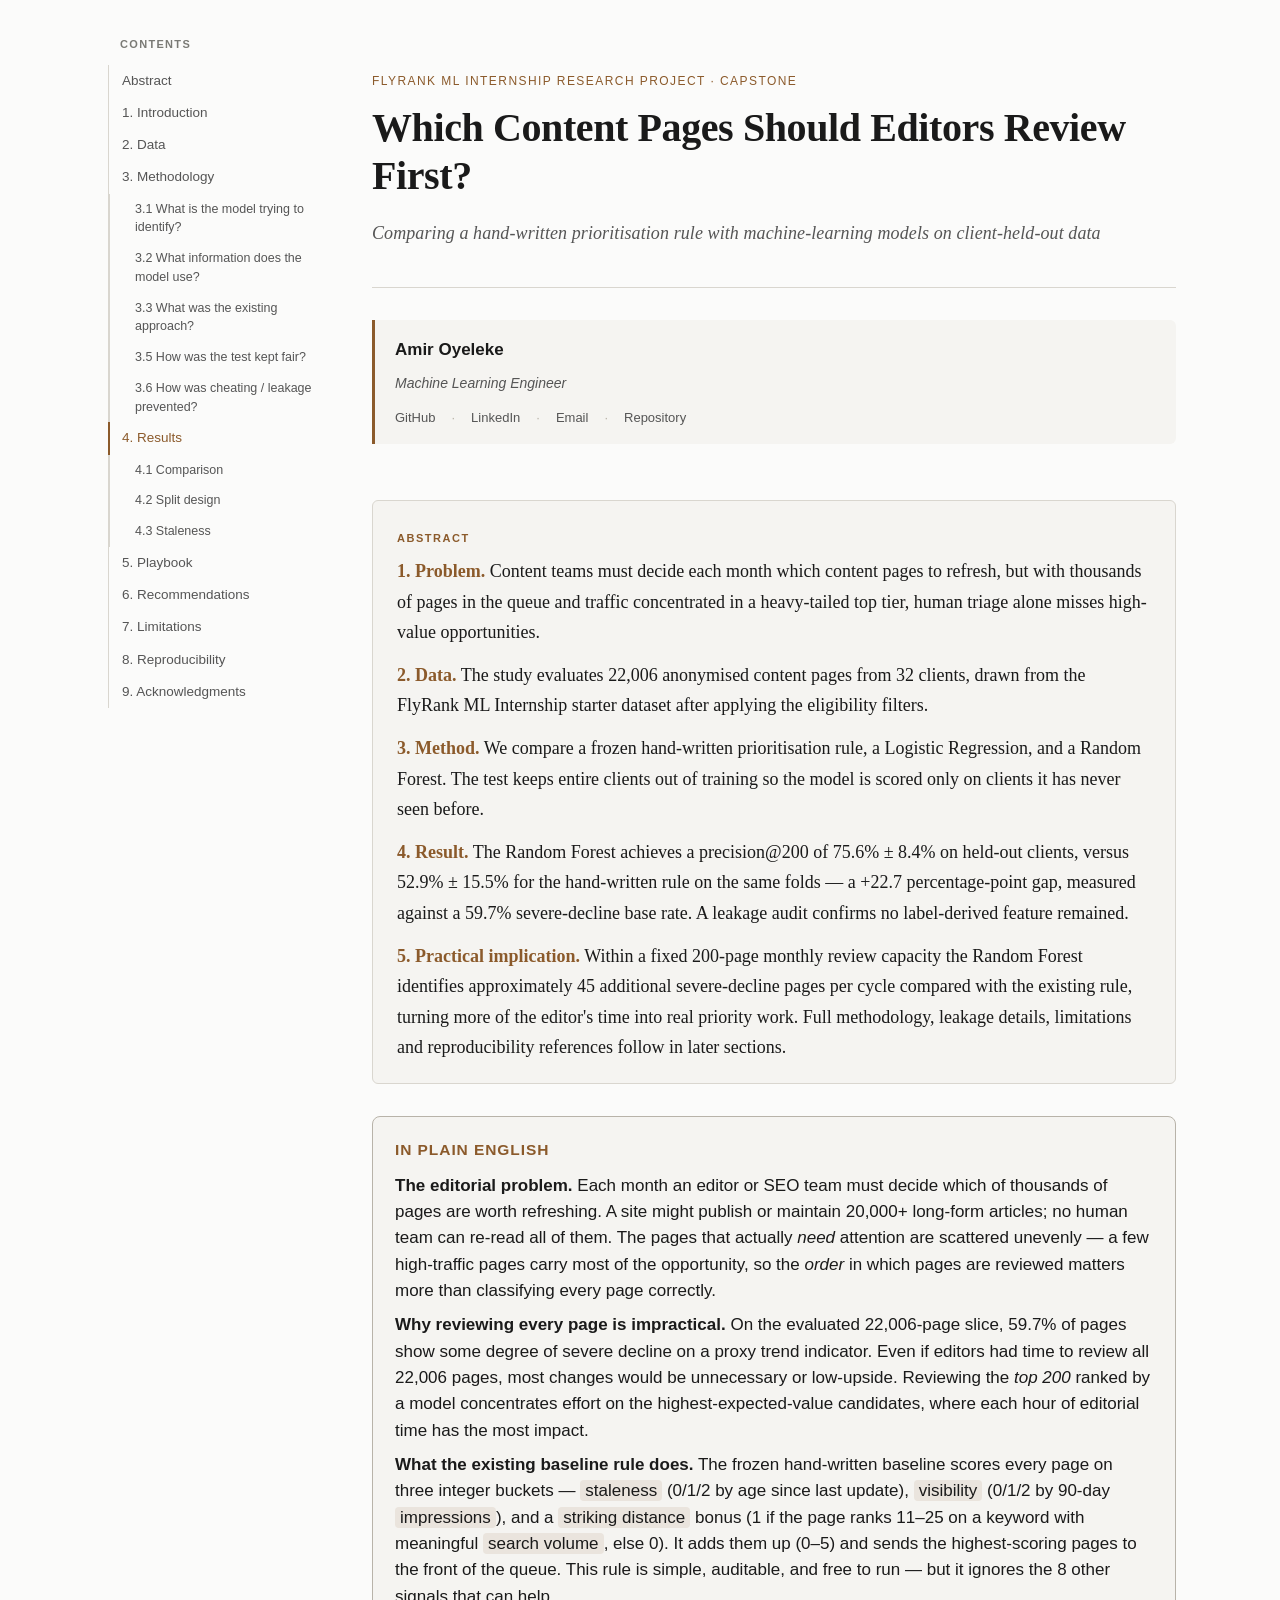
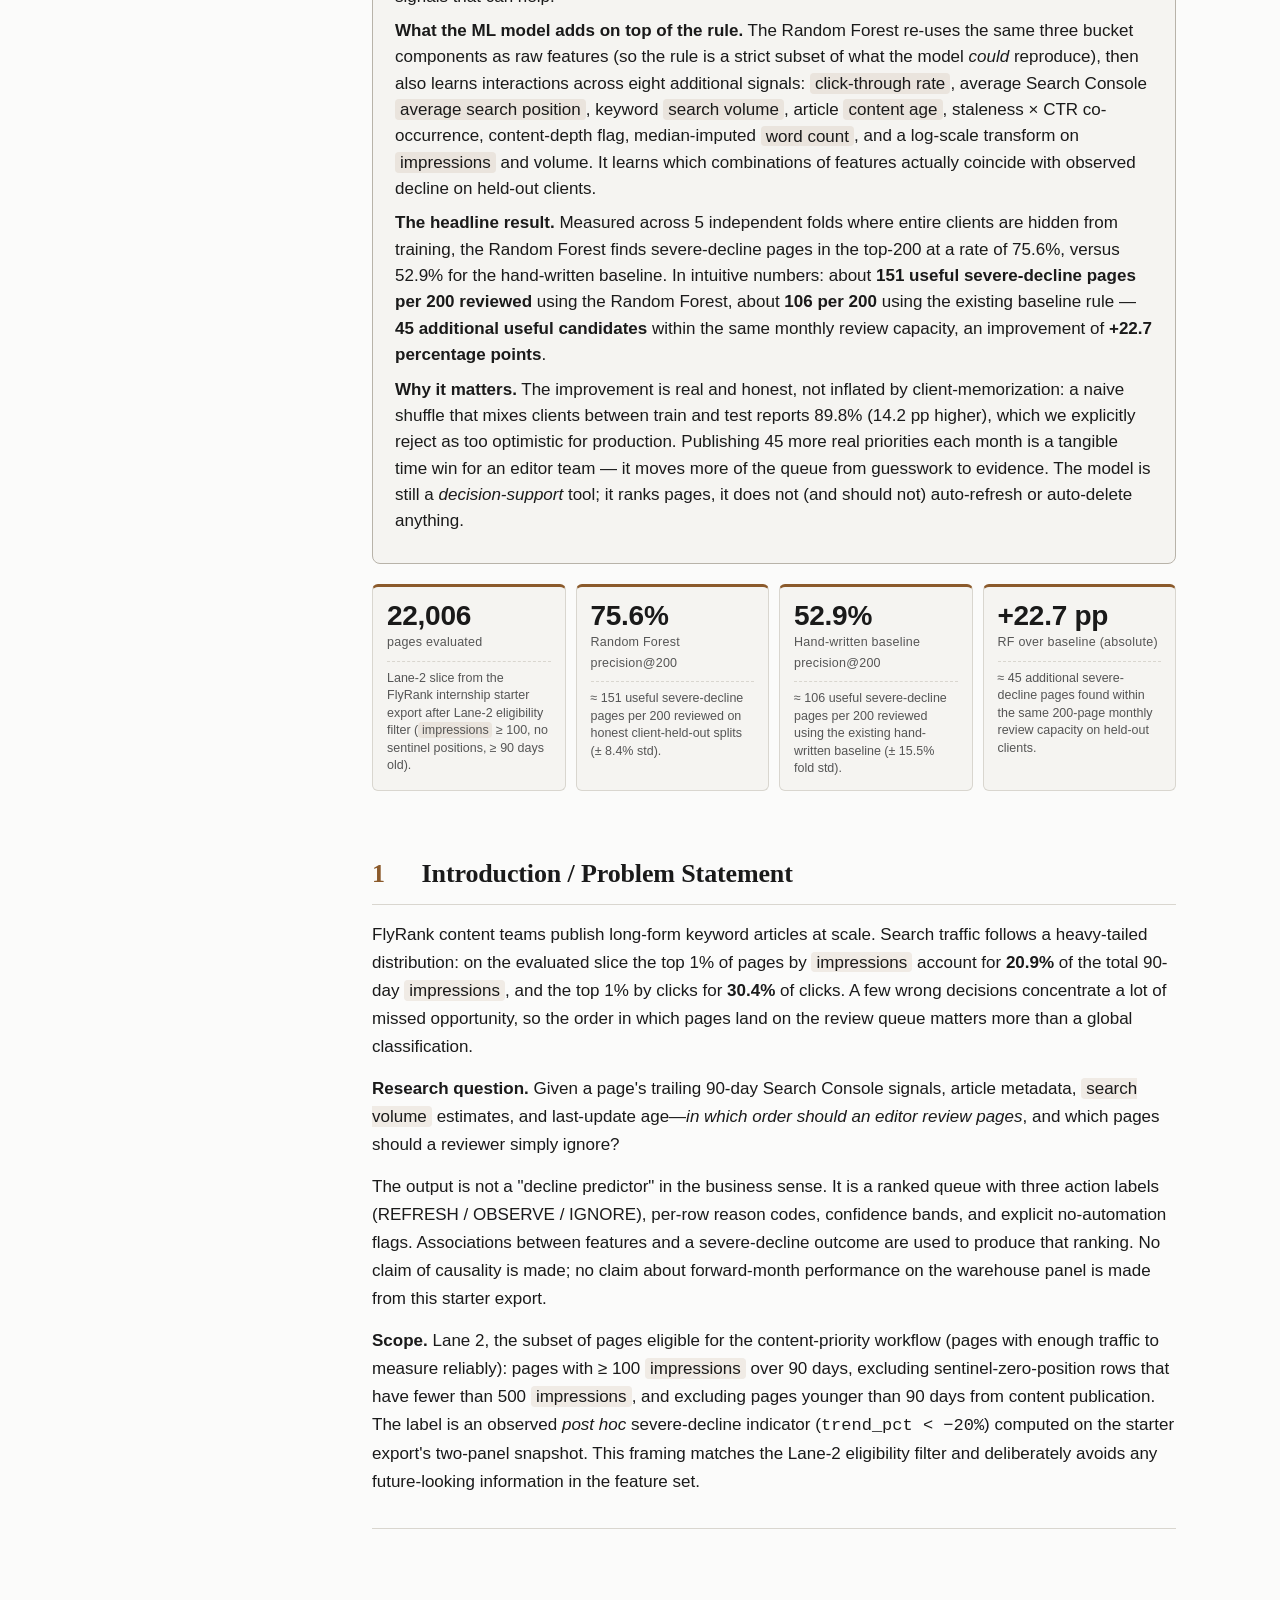
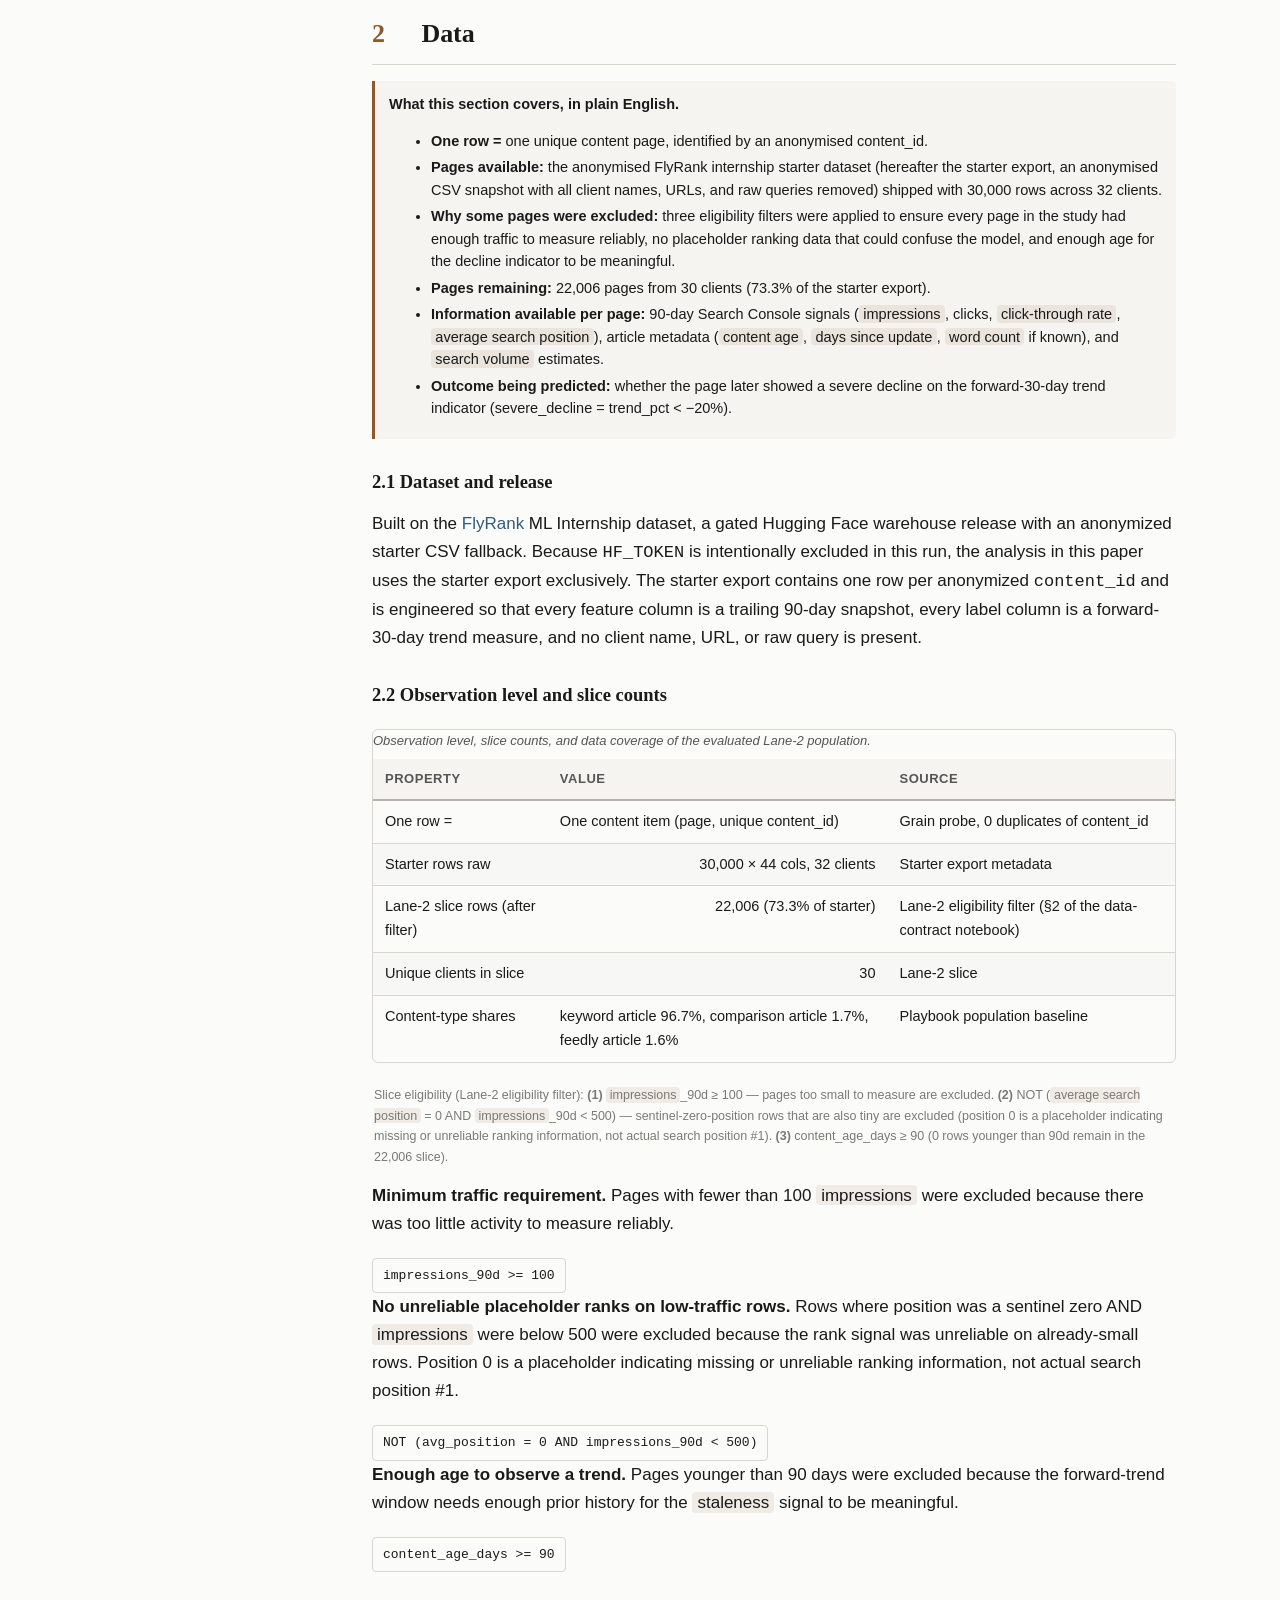
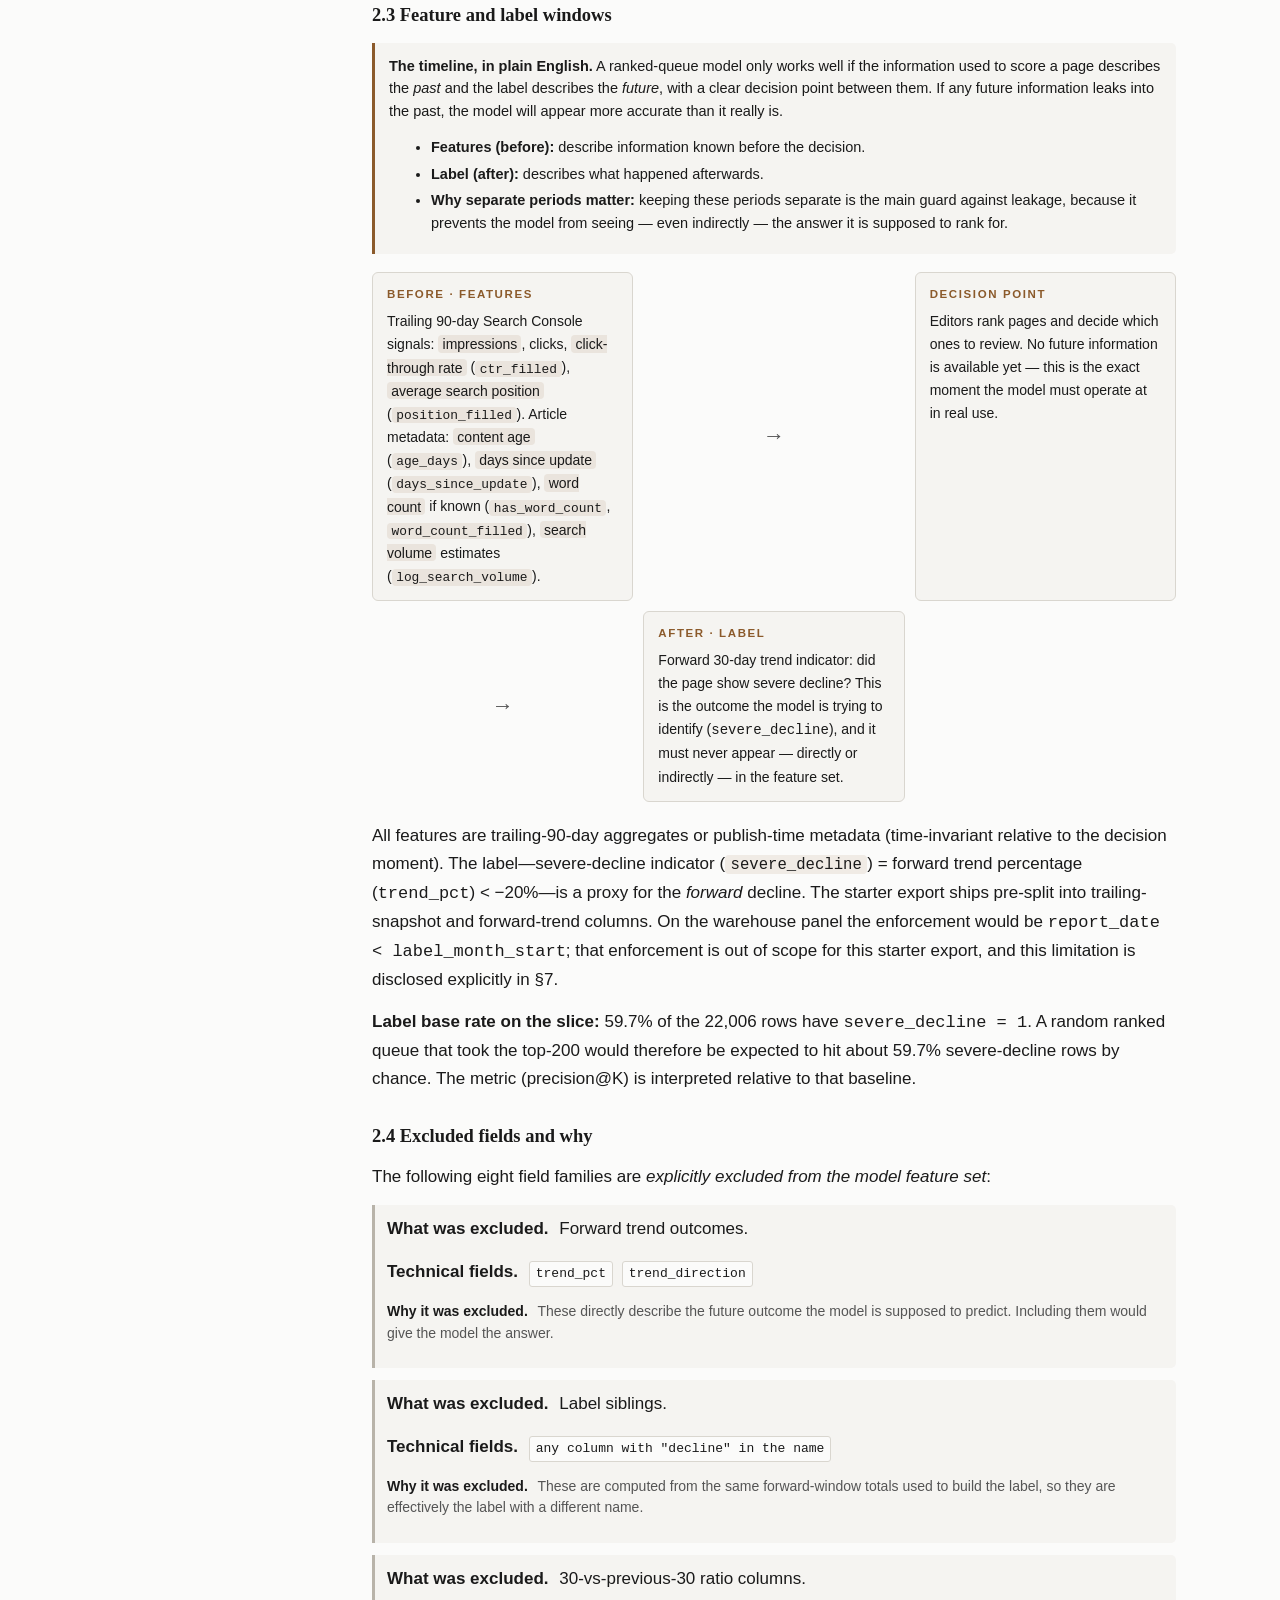
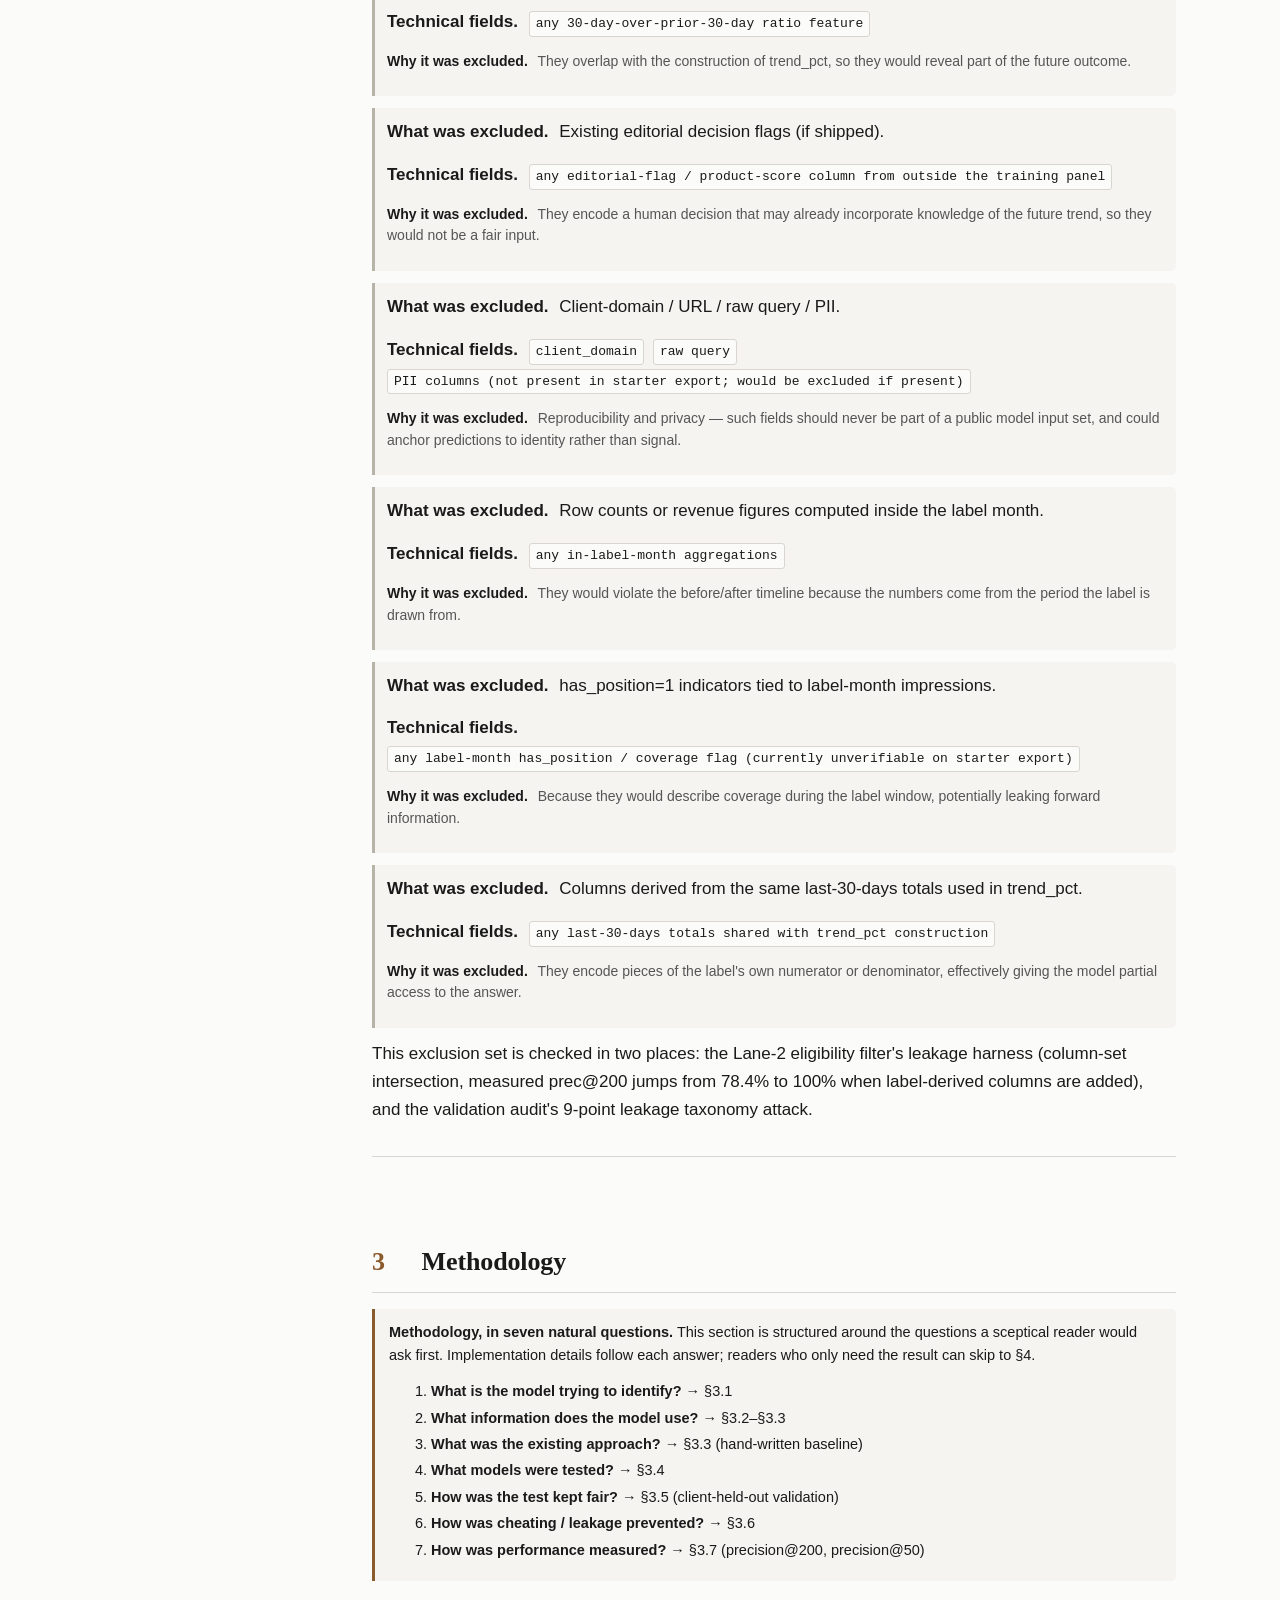
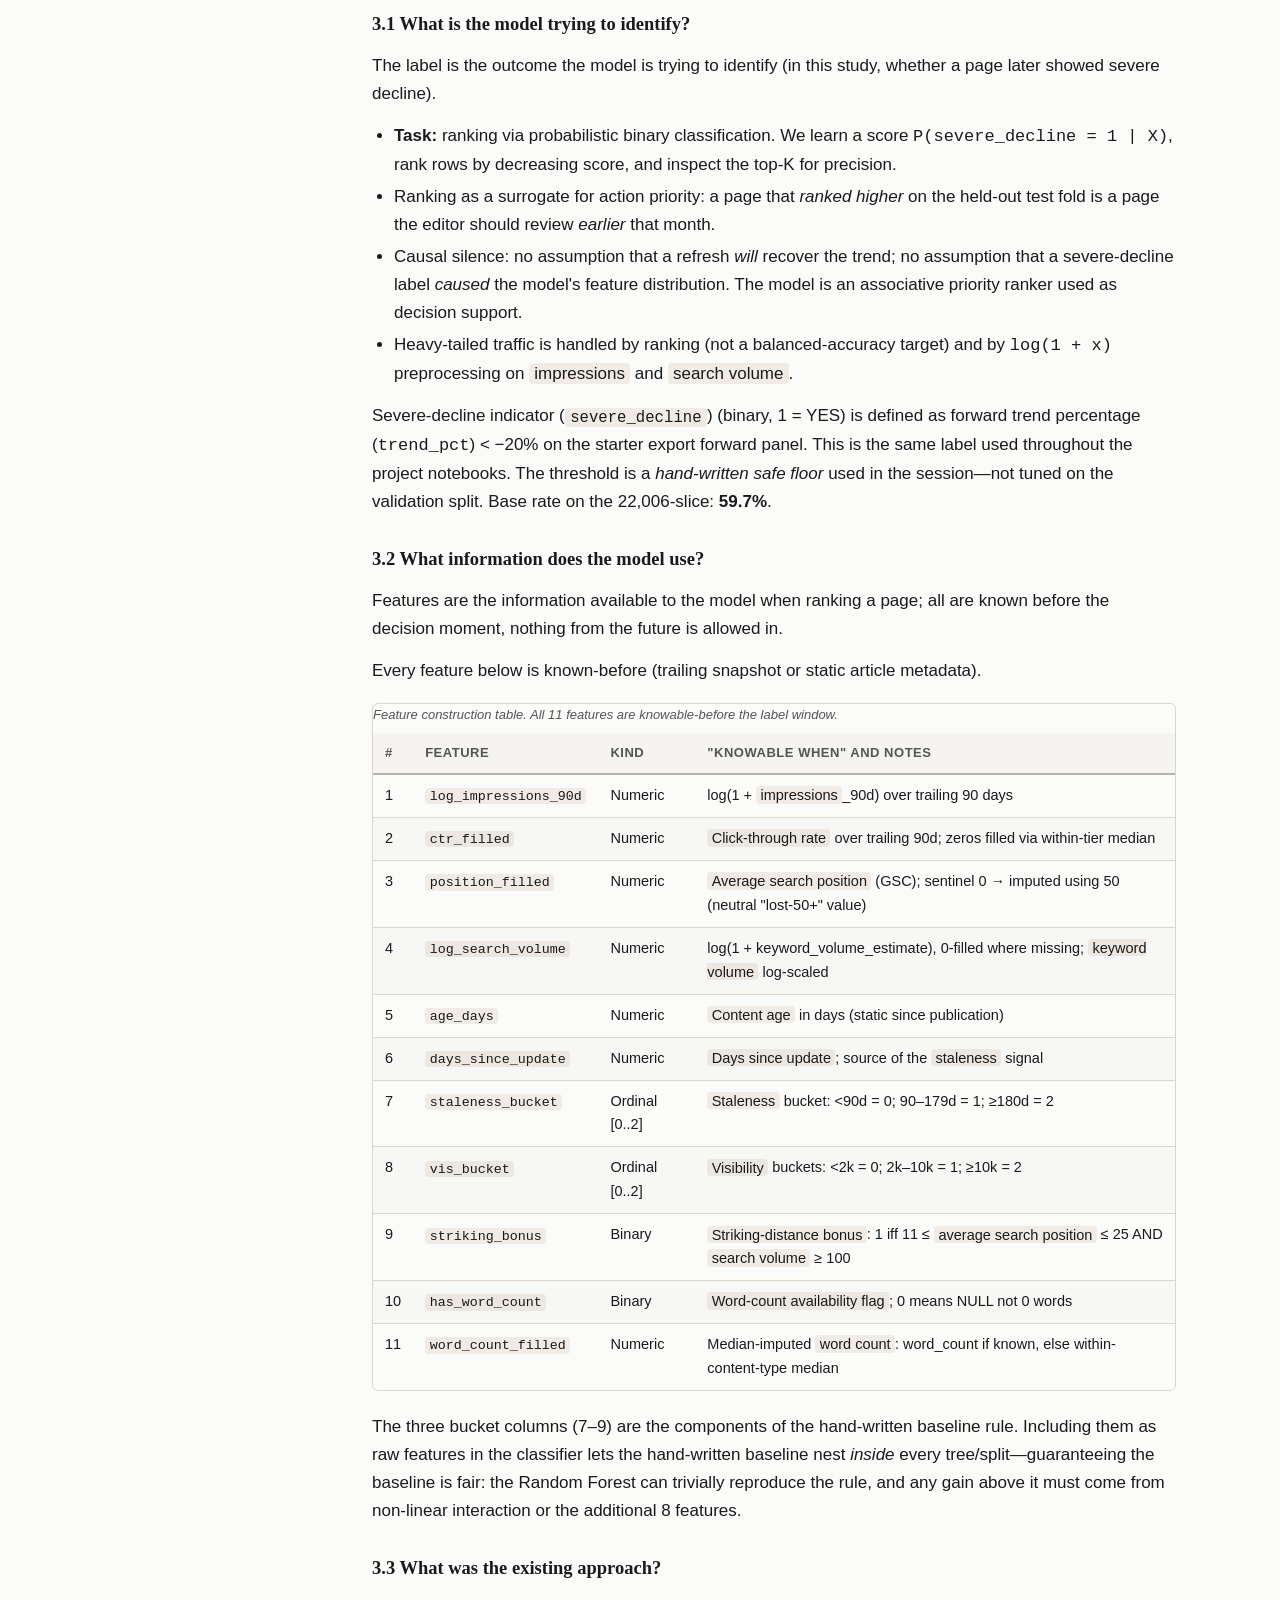
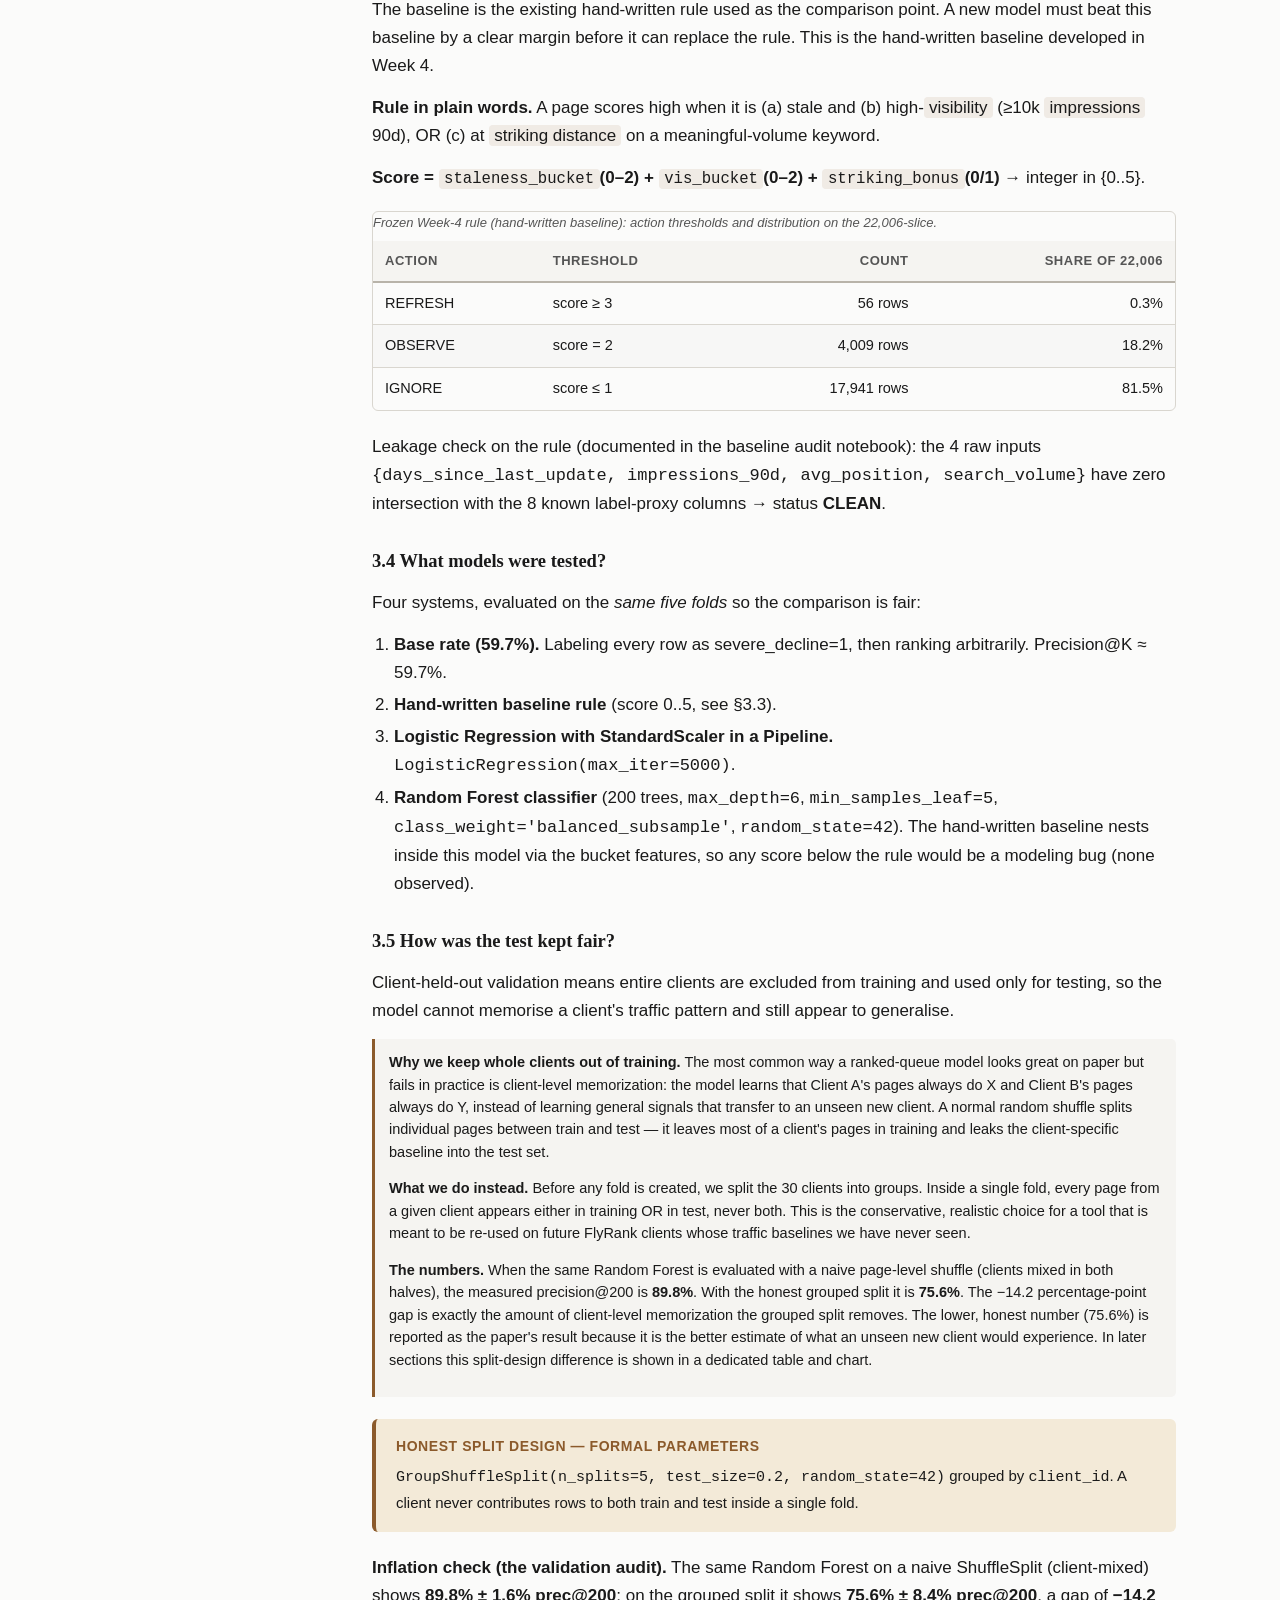
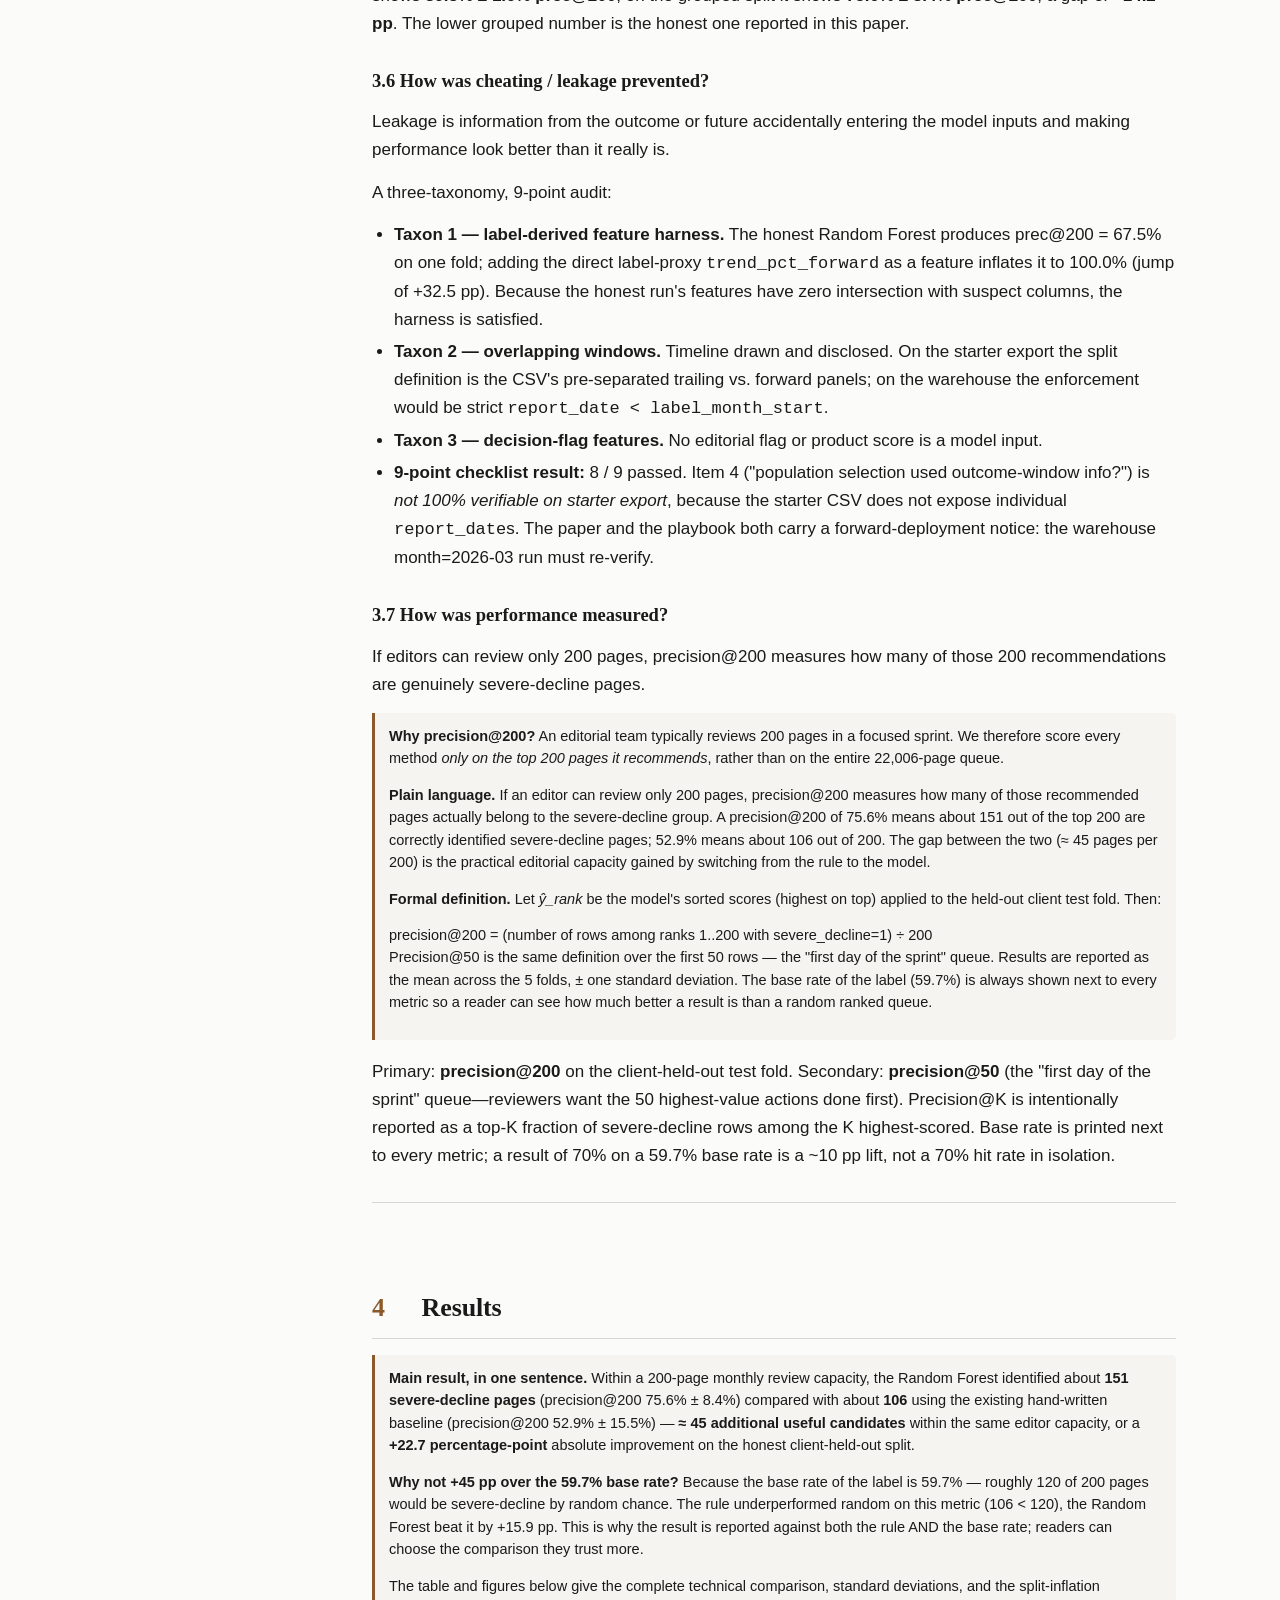
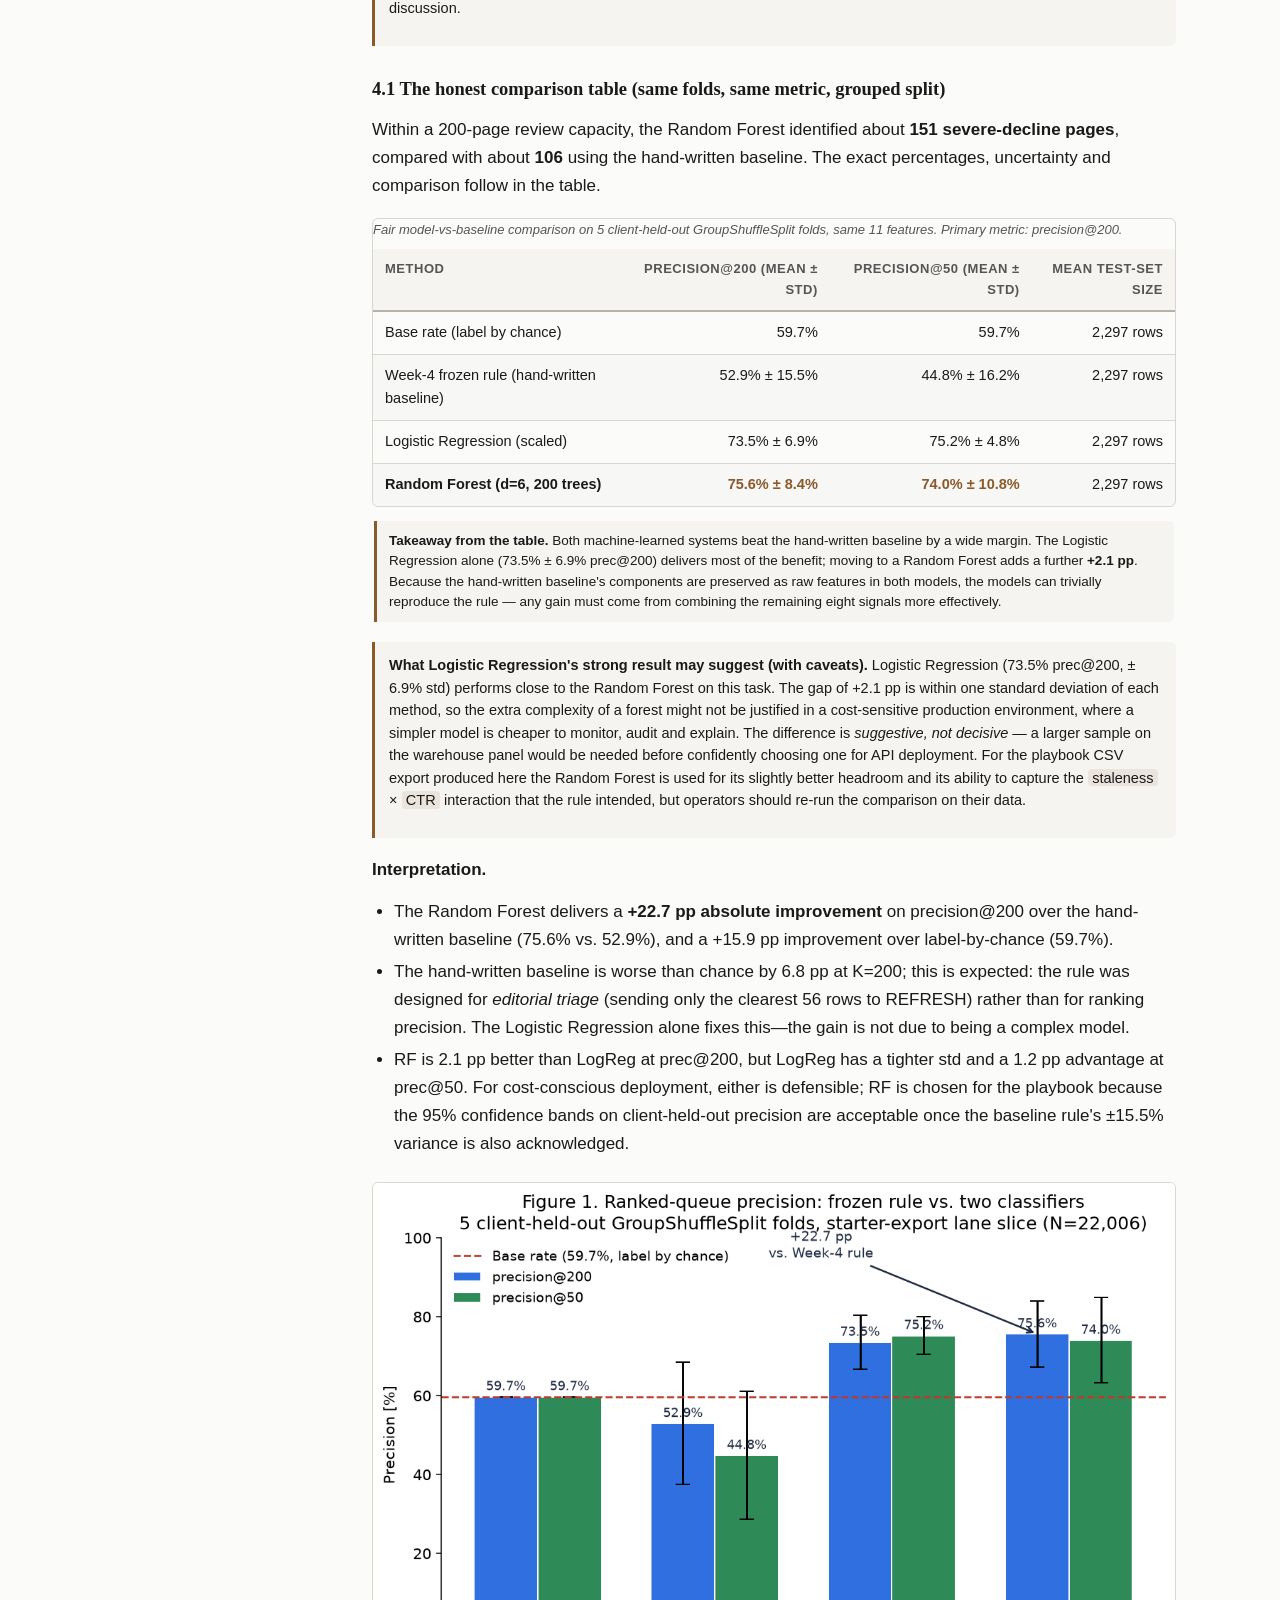
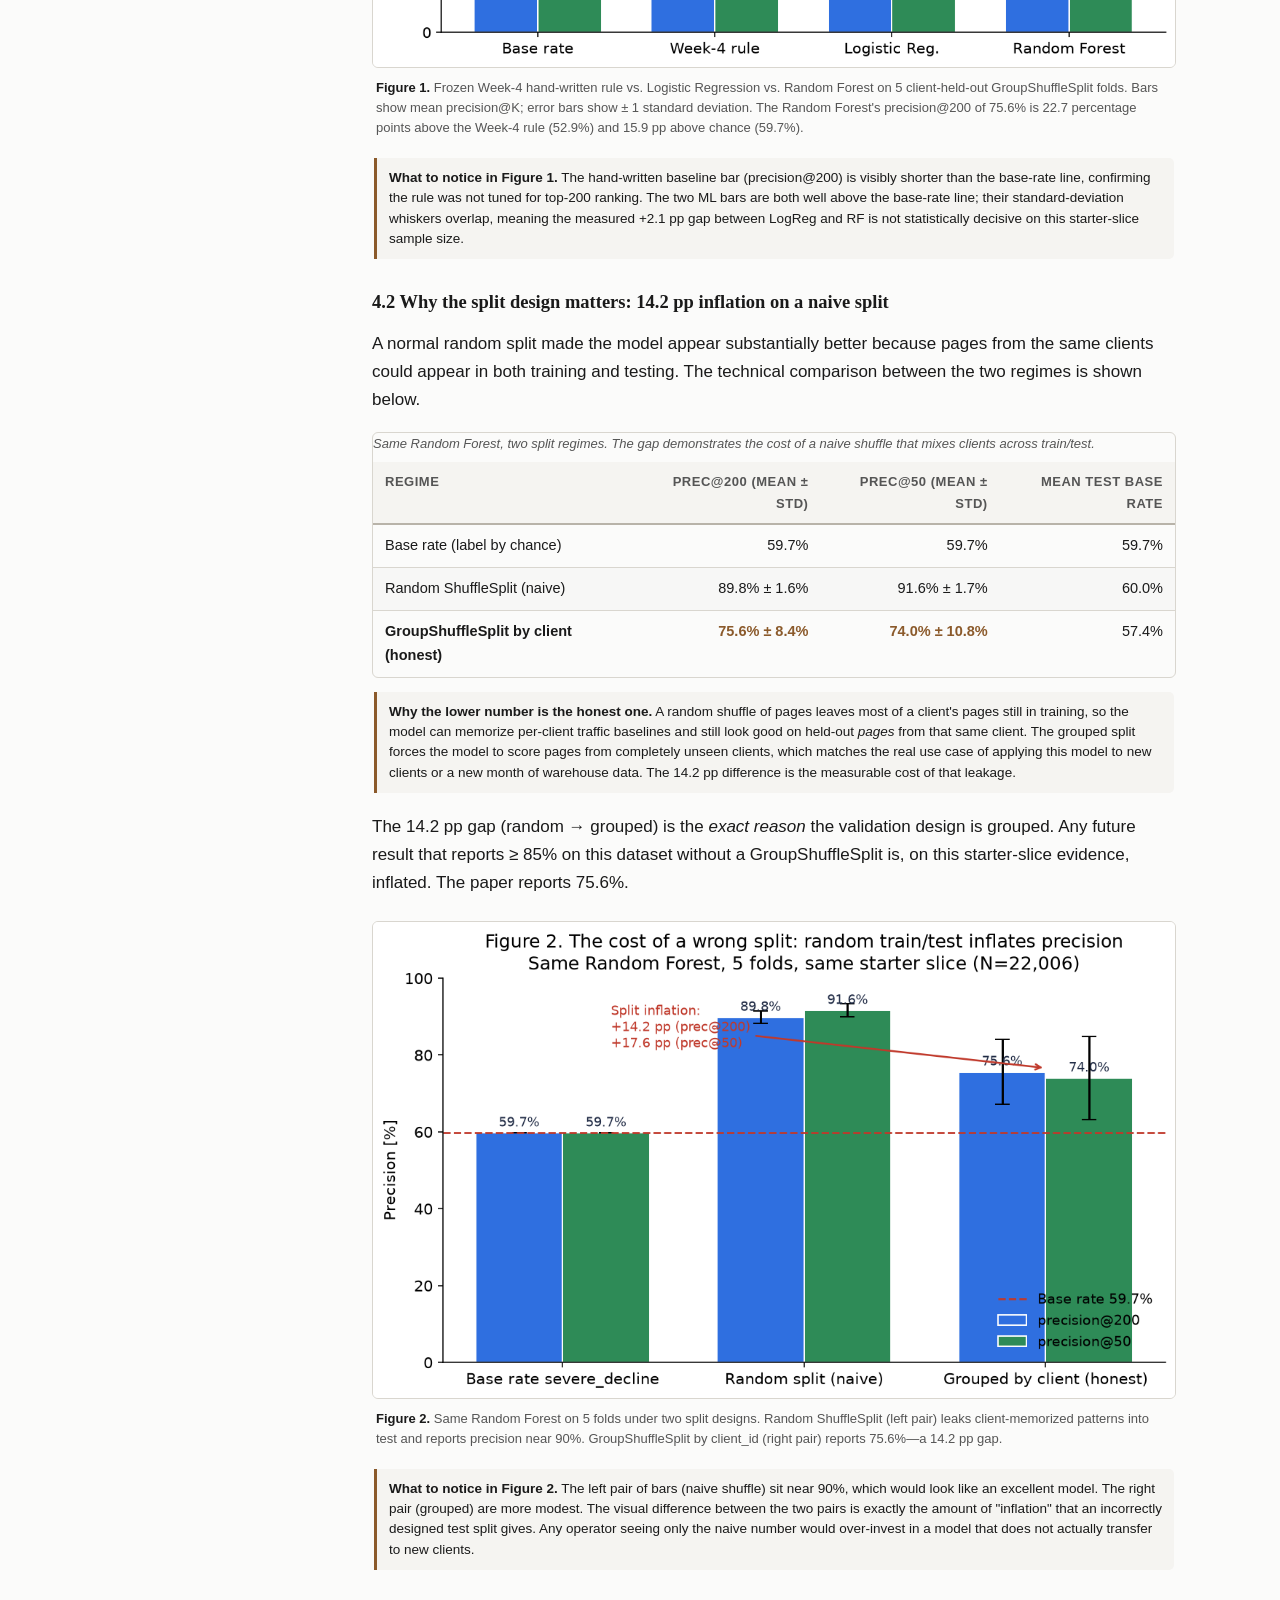
==== commit 11926896: "style(docs): update CSS for abstract parts, timeline and filter rules Add new CSS classes for abstra" ====
--- a/docs/index.html
+++ b/docs/index.html
@@ -35,11 +35,11 @@
       <li><a href="#data">2. Data</a></li>
       <li><a href="#methodology">3. Methodology</a>
         <ul class="sub">
-          <li><a href="#m-label">3.2 Label</a></li>
-          <li><a href="#m-features">3.3 Features</a></li>
-          <li><a href="#m-baseline">3.4 Baseline</a></li>
-          <li><a href="#m-validation">3.5 Validation</a></li>
-          <li><a href="#m-leakage">3.8 Leakage</a></li>
+          <li><a href="#m-label">3.1 What is the model trying to identify?</a></li>
+          <li><a href="#m-features">3.2 What information does the model use?</a></li>
+          <li><a href="#m-baseline">3.3 What was the existing approach?</a></li>
+          <li><a href="#m-validation">3.5 How was the test kept fair?</a></li>
+          <li><a href="#m-leakage">3.6 How was cheating / leakage prevented?</a></li>
         </ul>
       </li>
       <li><a href="#results">4. Results</a>
@@ -60,15 +60,13 @@
   <main id="main">
     <header class="masthead" role="banner">
       <p class="kicker">FlyRank ML Internship Research Project · Capstone</p>
-      <h1 class="title" id="top">Which Content Pages Should Editors Review First?
-      <span class="title-sub">Comparing a hand-written prioritisation rule with machine-learning models on client-held-out data</span>
-      </h1>
+      <h1 class="title" id="top">Which Content Pages Should Editors Review First?</h1>
+      <p class="paper-subtitle">Comparing a hand-written prioritisation rule with machine-learning models on client-held-out data</p>
     </header>
 
     <div class="author-block" aria-label="Author information">
       <div class="name">Amir Oyeleke</div>
       <div class="role">Machine Learning Engineer</div>
-      <div class="project">FlyRank ML Internship Research Project</div>
       <div class="author-links" aria-label="Author links">
         <a href="https://github.com/lakes41/" target="_blank" rel="noopener noreferrer">GitHub</a>
         <span class="sep" aria-hidden="true">·</span>
@@ -84,7 +82,11 @@
     <section id="abstract" aria-labelledby="abstract-h">
       <div class="abstract" role="doc-abstract">
         <span class="label">Abstract</span>
-        <p id="abstract-h"><strong>1 — Problem.</strong> Content teams must decide each month which pages to refresh, but with thousands of pages in the queue and a heavy-tailed traffic distribution, human triage alone misses high-value opportunities. <strong>2 — Data.</strong> This study evaluates 22,006 anonymised content pages from the FlyRank ML Internship starter export (32 clients, Lane 2: pages with ≥ 100 90-day impressions and no sentinel-zero positions). <strong>3 — Method.</strong> We compare a frozen hand-written Week-4 prioritisation rule, a Logistic Regression, and a Random Forest across 5 honest GroupShuffleSplit folds in which entire clients are kept out of training. <strong>4 — Result.</strong> The Random Forest (200 trees, max depth 6, balanced subsampling) achieves a precision@200 of <strong>75.6% ± 8.4%</strong> on held-out clients, versus <strong>52.9% ± 15.5%</strong> for the Week-4 rule on the same folds — a <strong>+22.7 percentage-point</strong> gap, measured against a 59.7% severe-decline base rate. A 9-point leakage audit confirms no label-derived feature remained (8/9 passed, one item is explicitly disclosed as unverifiable on the starter export). <strong>5 — Practical implication.</strong> Within a fixed 200-page monthly review capacity the Random Forest identifies approximately 45 additional severe-decline pages per cycle compared with the existing rule, turning more of the editor's time into real priority work. Full methodology, leakage details, limitations and reproducibility references follow in later sections.</p>
+        <p class="abstract-part" id="abstract-h"><strong class="label-num">1. Problem.</strong> Content teams must decide each month which content pages to refresh, but with thousands of pages in the queue and traffic concentrated in a heavy-tailed top tier, human triage alone misses high-value opportunities.</p>
+        <p class="abstract-part"><strong class="label-num">2. Data.</strong> The study evaluates 22,006 anonymised content pages from 32 clients, drawn from the FlyRank ML Internship starter dataset after applying the eligibility filters.</p>
+        <p class="abstract-part"><strong class="label-num">3. Method.</strong> We compare a frozen hand-written prioritisation rule, a Logistic Regression, and a Random Forest. The test keeps entire clients out of training so the model is scored only on clients it has never seen before.</p>
+        <p class="abstract-part"><strong class="label-num">4. Result.</strong> The Random Forest achieves a precision@200 of 75.6% ± 8.4% on held-out clients, versus 52.9% ± 15.5% for the hand-written rule on the same folds — a +22.7 percentage-point gap, measured against a 59.7% severe-decline base rate. A leakage audit confirms no label-derived feature remained.</p>
+        <p class="abstract-part"><strong class="label-num">5. Practical implication.</strong> Within a fixed 200-page monthly review capacity the Random Forest identifies approximately 45 additional severe-decline pages per cycle compared with the existing rule, turning more of the editor's time into real priority work. Full methodology, leakage details, limitations and reproducibility references follow in later sections.</p>
       </div>
     </section>
 
@@ -94,9 +96,9 @@
         <h2 id="plain-h">In plain English</h2>
         <p><strong>The editorial problem.</strong> Each month an editor or SEO team must decide which of thousands of pages are worth refreshing. A site might publish or maintain 20,000+ long-form articles; no human team can re-read all of them. The pages that actually <em>need</em> attention are scattered unevenly — a few high-traffic pages carry most of the opportunity, so the <em>order</em> in which pages are reviewed matters more than classifying every page correctly.</p>
         <p><strong>Why reviewing every page is impractical.</strong> On the evaluated 22,006-page slice, 59.7% of pages show some degree of severe decline on a proxy trend indicator. Even if editors had time to review all 22,006 pages, most changes would be unnecessary or low-upside. Reviewing the <em>top 200</em> ranked by a model concentrates effort on the highest-expected-value candidates, where each hour of editorial time has the most impact.</p>
-        <p><strong>What the existing baseline rule does.</strong> The frozen Week-4 rule scores every page on three integer buckets — <em>staleness</em> (0/1/2 by age since last update), <em>visibility</em> (0/1/2 by 90-day impressions), and a <em>striking distance</em> bonus (1 if the page ranks 11–25 on a keyword with meaningful search volume, else 0). It adds them up (0–5) and sends the highest-scoring pages to the front of the queue. This rule is simple, auditable, and free to run — but it ignores the 8 other signals that can help.</p>
-        <p><strong>What the ML model adds on top of the rule.</strong> The Random Forest re-uses the same three bucket components as raw features (so the rule is a strict subset of what the model <em>could</em> reproduce), then also learns interactions across eight additional signals: click-through rate, average Search Console position, keyword search volume, article age, staleness × CTR co-occurrence, content-depth flag, median-imputed word count, and a log-scale transform on impressions and volume. It learns which combinations of features actually coincide with observed decline on held-out clients.</p>
-        <p><strong>The headline result.</strong> Measured across 5 independent folds where entire clients are hidden from training, the Random Forest finds severe-decline pages in the top-200 at a rate of 75.6%, versus 52.9% for the Week-4 rule. In intuitive numbers: about <strong>151 useful severe-decline pages per 200 reviewed</strong> using the Random Forest, about <strong>106 per 200</strong> using the existing baseline rule — <strong>45 additional useful candidates</strong> within the same monthly review capacity, an improvement of <strong>+22.7 percentage points</strong>.</p>
+        <p><strong>What the existing baseline rule does.</strong> The frozen hand-written baseline scores every page on three integer buckets — <span class="feature">staleness</span> (0/1/2 by age since last update), <span class="feature">visibility</span> (0/1/2 by 90-day <span class="feature">impressions</span>), and a <span class="feature">striking distance</span> bonus (1 if the page ranks 11–25 on a keyword with meaningful <span class="feature">search volume</span>, else 0). It adds them up (0–5) and sends the highest-scoring pages to the front of the queue. This rule is simple, auditable, and free to run — but it ignores the 8 other signals that can help.</p>
+        <p><strong>What the ML model adds on top of the rule.</strong> The Random Forest re-uses the same three bucket components as raw features (so the rule is a strict subset of what the model <em>could</em> reproduce), then also learns interactions across eight additional signals: <span class="feature">click-through rate</span>, average Search Console <span class="feature">average search position</span>, keyword <span class="feature">search volume</span>, article <span class="feature">content age</span>, staleness × CTR co-occurrence, content-depth flag, median-imputed <span class="feature">word count</span>, and a log-scale transform on <span class="feature">impressions</span> and volume. It learns which combinations of features actually coincide with observed decline on held-out clients.</p>
+        <p><strong>The headline result.</strong> Measured across 5 independent folds where entire clients are hidden from training, the Random Forest finds severe-decline pages in the top-200 at a rate of 75.6%, versus 52.9% for the hand-written baseline. In intuitive numbers: about <strong>151 useful severe-decline pages per 200 reviewed</strong> using the Random Forest, about <strong>106 per 200</strong> using the existing baseline rule — <strong>45 additional useful candidates</strong> within the same monthly review capacity, an improvement of <strong>+22.7 percentage points</strong>.</p>
         <p><strong>Why it matters.</strong> The improvement is real and honest, not inflated by client-memorization: a naive shuffle that mixes clients between train and test reports 89.8% (14.2 pp higher), which we explicitly reject as too optimistic for production. Publishing 45 more real priorities each month is a tangible time win for an editor team — it moves more of the queue from guesswork to evidence. The model is still a <em>decision-support</em> tool; it ranks pages, it does not (and should not) auto-refresh or auto-delete anything.</p>
       </div>
 
@@ -104,7 +106,7 @@
         <div class="finding">
           <div class="n">22,006</div>
           <div class="u">pages evaluated</div>
-          <span class="l">Lane-2 slice from the FlyRank internship starter export after contract filters (impressions ≥ 100, no sentinel positions, ≥ 90 days old).</span>
+          <span class="l">Lane-2 slice from the FlyRank internship starter export after Lane-2 eligibility filter (<span class="feature">impressions</span> ≥ 100, no sentinel positions, ≥ 90 days old).</span>
         </div>
         <div class="finding">
           <div class="n">75.6%</div>
@@ -113,7 +115,7 @@
         </div>
         <div class="finding">
           <div class="n">52.9%</div>
-          <div class="u">Week-4 rule precision@200</div>
+          <div class="u">Hand-written baseline precision@200</div>
           <span class="l">≈ 106 useful severe-decline pages per 200 reviewed using the existing hand-written baseline (± 15.5% fold std).</span>
         </div>
         <div class="finding">
@@ -128,13 +130,13 @@
     <section id="introduction" aria-labelledby="intro-h">
       <h2 class="section-title" id="intro-h"><span class="num">1</span>Introduction / Problem Statement</h2>
 
-      <p>FlyRank content teams publish long-form keyword articles at scale. Search traffic follows a heavy-tailed distribution: on the evaluated slice the top 1% of pages by impressions account for <strong>20.9%</strong> of the total 90-day impressions, and the top 1% by clicks for <strong>30.4%</strong> of clicks. A few wrong decisions concentrate a lot of missed opportunity, so the order in which pages land on the review queue matters more than a global classification.</p>
-
-      <p><strong>Research question.</strong> Given a page's trailing 90-day Search Console signals, article metadata, search-volume estimates, and last-update age—<em>in which order should an editor review pages</em>, and which pages should a reviewer simply ignore?</p>
+      <p>FlyRank content teams publish long-form keyword articles at scale. Search traffic follows a heavy-tailed distribution: on the evaluated slice the top 1% of pages by <span class="feature">impressions</span> account for <strong>20.9%</strong> of the total 90-day <span class="feature">impressions</span>, and the top 1% by clicks for <strong>30.4%</strong> of clicks. A few wrong decisions concentrate a lot of missed opportunity, so the order in which pages land on the review queue matters more than a global classification.</p>
+
+      <p><strong>Research question.</strong> Given a page's trailing 90-day Search Console signals, article metadata, <span class="feature">search volume</span> estimates, and last-update age—<em>in which order should an editor review pages</em>, and which pages should a reviewer simply ignore?</p>
 
       <p>The output is not a "decline predictor" in the business sense. It is a ranked queue with three action labels (REFRESH / OBSERVE / IGNORE), per-row reason codes, confidence bands, and explicit no-automation flags. Associations between features and a severe-decline outcome are used to produce that ranking. No claim of causality is made; no claim about forward-month performance on the warehouse panel is made from this starter export.</p>
 
-      <p><strong>Scope.</strong> Lane 2 only: pages with ≥ 100 impressions over 90 days, excluding sentinel-zero-position rows that have fewer than 500 impressions, and excluding pages younger than 90 days from content publication. The label is an observed <em>post hoc</em> severe-decline indicator (<code>trend_pct &lt; −20%</code>) computed on the starter export's two-panel snapshot. This framing matches the w03 data contract and deliberately avoids any future-looking information in the feature set.</p>
+      <p><strong>Scope.</strong> Lane 2, the subset of pages eligible for the content-priority workflow (pages with enough traffic to measure reliably): pages with ≥ 100 <span class="feature">impressions</span> over 90 days, excluding sentinel-zero-position rows that have fewer than 500 <span class="feature">impressions</span>, and excluding pages younger than 90 days from content publication. The label is an observed <em>post hoc</em> severe-decline indicator (<code>trend_pct &lt; −20%</code>) computed on the starter export's two-panel snapshot. This framing matches the Lane-2 eligibility filter and deliberately avoids any future-looking information in the feature set.</p>
     </section>
 
     <hr class="divider" />
@@ -142,6 +144,18 @@
     <!-- ================= 2. DATA ================= -->
     <section id="data" aria-labelledby="data-h">
       <h2 class="section-title" id="data-h"><span class="num">2</span>Data</h2>
+
+      <div class="preamble">
+      <p><strong>What this section covers, in plain English.</strong></p>
+      <ul>
+      <li><strong>One row =</strong> one unique content page, identified by an anonymised content_id.</li>
+      <li><strong>Pages available:</strong> the anonymised FlyRank internship starter dataset (hereafter the starter export, an anonymised CSV snapshot with all client names, URLs, and raw queries removed) shipped with 30,000 rows across 32 clients.</li>
+      <li><strong>Why some pages were excluded:</strong> three eligibility filters were applied to ensure every page in the study had enough traffic to measure reliably, no placeholder ranking data that could confuse the model, and enough age for the decline indicator to be meaningful.</li>
+      <li><strong>Pages remaining:</strong> 22,006 pages from 30 clients (73.3% of the starter export).</li>
+      <li><strong>Information available per page:</strong> 90-day Search Console signals (<span class="feature">impressions</span>, clicks, <span class="feature">click-through rate</span>, <span class="feature">average search position</span>), article metadata (<span class="feature">content age</span>, <span class="feature">days since update</span>, <span class="feature">word count</span> if known), and <span class="feature">search volume</span> estimates.</li>
+      <li><strong>Outcome being predicted:</strong> whether the page later showed a severe decline on the forward-30-day trend indicator (severe_decline = trend_pct < −20%).</li>
+      </ul>
+      </div>
 
       <h3 id="d-release">2.1 Dataset and release</h3>
       <p>Built on the <a href="https://flyrank.ai" target="_blank" rel="noopener noreferrer">FlyRank</a> ML Internship dataset, a gated Hugging Face warehouse release with an anonymized starter CSV fallback. Because <code>HF_TOKEN</code> is intentionally excluded in this run, the analysis in this paper uses the starter export exclusively. The starter export contains one row per anonymized <code>content_id</code> and is engineered so that every feature column is a trailing 90-day snapshot, every label column is a forward-30-day trend measure, and no client name, URL, or raw query is present.</p>
@@ -157,32 +171,115 @@
           <tbody>
             <tr><td>One row =</td><td>One content item (page, unique content_id)</td><td>Grain probe, 0 duplicates of content_id</td></tr>
             <tr><td>Starter rows raw</td><td class="num">30,000 × 44 cols, 32 clients</td><td>Starter export metadata</td></tr>
-            <tr><td>Lane-2 slice rows (after filter)</td><td class="num">22,006 (73.3% of starter)</td><td>Contract filter (w03 §2)</td></tr>
+            <tr><td>Lane-2 slice rows (after filter)</td><td class="num">22,006 (73.3% of starter)</td><td>Lane-2 eligibility filter (§2 of the data-contract notebook)</td></tr>
             <tr><td>Unique clients in slice</td><td class="num">30</td><td>Lane-2 slice</td></tr>
             <tr><td>Content-type shares</td><td>keyword article 96.7%, comparison article 1.7%, feedly article 1.6%</td><td>Playbook population baseline</td></tr>
           </tbody>
         </table>
       </div>
-      <p class="table-note">Slice eligibility (w03 contract filter): <strong>(1)</strong> impressions_90d ≥ 100 — pages too small to measure are excluded. <strong>(2)</strong> NOT (avg_position = 0 AND impressions_90d &lt; 500) — sentinel-zero-position rows that are also tiny are excluded (sentinel 0 means "no reliable rank data", not "rank #1"). <strong>(3)</strong> content_age_days ≥ 90 (0 rows younger than 90d remain in the 22,006 slice).</p>
+      <p class="table-note">Slice eligibility (Lane-2 eligibility filter): <strong>(1)</strong> <span class="feature">impressions</span>_90d ≥ 100 — pages too small to measure are excluded. <strong>(2)</strong> NOT (<span class="feature">average search position</span> = 0 AND <span class="feature">impressions</span>_90d &lt; 500) — sentinel-zero-position rows that are also tiny are excluded (position 0 is a placeholder indicating missing or unreliable ranking information, not actual search position #1). <strong>(3)</strong> content_age_days ≥ 90 (0 rows younger than 90d remain in the 22,006 slice).</p>
+
+      <p><strong>Minimum traffic requirement.</strong> Pages with fewer than 100 <span class="feature">impressions</span> were excluded because there was too little activity to measure reliably.</p>
+      <p class="filter-rule">impressions_90d >= 100</p>
+      <p><strong>No unreliable placeholder ranks on low-traffic rows.</strong> Rows where position was a sentinel zero AND <span class="feature">impressions</span> were below 500 were excluded because the rank signal was unreliable on already-small rows. Position 0 is a placeholder indicating missing or unreliable ranking information, not actual search position #1.</p>
+      <p class="filter-rule">NOT (avg_position = 0 AND impressions_90d < 500)</p>
+      <p><strong>Enough age to observe a trend.</strong> Pages younger than 90 days were excluded because the forward-trend window needs enough prior history for the <span class="feature">staleness</span> signal to be meaningful.</p>
+      <p class="filter-rule">content_age_days >= 90</p>
 
       <h3 id="d-windows">2.3 Feature and label windows</h3>
-      <p>All features are trailing-90-day aggregates or publish-time metadata (time-invariant relative to the decision moment). The label—<code>severe_decline</code> = <code>trend_pct &lt; −20%</code>—is a proxy for the <em>forward</em> decline. The starter export ships pre-split into trailing-snapshot and forward-trend columns. On the warehouse panel the enforcement would be <code>report_date &lt; label_month_start</code>; that enforcement is out of scope for this starter export, and this limitation is disclosed explicitly in §7.</p>
+
+      <div class="preamble">
+      <p><strong>The timeline, in plain English.</strong> A ranked-queue model only works well if the information used to score a page describes the <em>past</em> and the label describes the <em>future</em>, with a clear decision point between them. If any future information leaks into the past, the model will appear more accurate than it really is.</p>
+      <ul>
+      <li><strong>Features (before):</strong> describe information known before the decision.</li>
+      <li><strong>Label (after):</strong> describes what happened afterwards.</li>
+      <li><strong>Why separate periods matter:</strong> keeping these periods separate is the main guard against leakage, because it prevents the model from seeing — even indirectly — the answer it is supposed to rank for.</li>
+      </ul>
+      </div>
+
+      <div class="timeline" role="img" aria-label="Past information to decision point to future outcome timeline">
+        <div class="tl"><p class="h">Before · Features</p>Trailing 90-day Search Console signals: <span class="feature">impressions</span>, clicks, <span class="feature">click-through rate</span> (<code class="feature">ctr_filled</code>), <span class="feature">average search position</span> (<code class="feature">position_filled</code>). Article metadata: <span class="feature">content age</span> (<code class="feature">age_days</code>), <span class="feature">days since update</span> (<code class="feature">days_since_update</code>), <span class="feature">word count</span> if known (<code class="feature">has_word_count</code>, <code class="feature">word_count_filled</code>), <span class="feature">search volume</span> estimates (<code class="feature">log_search_volume</code>).</div>
+        <div class="tl tl-arrow">→</div>
+        <div class="tl"><p class="h">Decision point</p>Editors rank pages and decide which ones to review. No future information is available yet — this is the exact moment the model must operate at in real use.</div>
+        <div class="tl tl-arrow">→</div>
+        <div class="tl"><p class="h">After · Label</p>Forward 30-day trend indicator: did the page show severe decline? This is the outcome the model is trying to identify (<code>severe_decline</code>), and it must never appear — directly or indirectly — in the feature set.</div>
+      </div>
+
+      <p>All features are trailing-90-day aggregates or publish-time metadata (time-invariant relative to the decision moment). The label—severe-decline indicator (<code class="feature">severe_decline</code>) = forward trend percentage (<code>trend_pct</code>) &lt; −20%—is a proxy for the <em>forward</em> decline. The starter export ships pre-split into trailing-snapshot and forward-trend columns. On the warehouse panel the enforcement would be <code>report_date &lt; label_month_start</code>; that enforcement is out of scope for this starter export, and this limitation is disclosed explicitly in §7.</p>
 
       <p><strong>Label base rate on the slice:</strong> 59.7% of the 22,006 rows have <code>severe_decline = 1</code>. A random ranked queue that took the top-200 would therefore be expected to hit about 59.7% severe-decline rows by chance. The metric (precision@K) is interpreted relative to that baseline.</p>
 
       <h3 id="d-excluded">2.4 Excluded fields and why</h3>
       <p>The following eight field families are <em>explicitly excluded from the model feature set</em>:</p>
-      <ol>
-        <li><code>trend_pct</code> and <code>trend_direction</code> — forward outcomes (label source).</li>
-        <li>Any column with <code>decline</code> in the name — label siblings.</li>
-        <li>Any 30-vs-prev-30 ratio column — overlap with the label construction.</li>
-        <li>Existing editorial flags (if shipped in the release) — decision flags from outside the training panel.</li>
-        <li>Client-domain / URL / raw query / PII — not in the starter export, would be excluded even if present.</li>
-        <li>Any row count or revenue figure computed inside the label month — would violate the timeline.</li>
-        <li><code>has_position=1</code> indicators tied to label-month impressions — unverifiable on starter export.</li>
-        <li>Any column derived from the same last-30-days totals used in <code>trend_pct</code>.</li>
-      </ol>
-      <p>This exclusion set is checked in two places: the w03 leakage trap harness (column-set intersection, measured prec@200 jumps from 78.4% to 100% when label-derived columns are added), and the w06 9-point leakage-taxonomy attack.</p>
+
+      <div class="excl">
+        <p><span class="w">What was excluded.</span> Forward trend outcomes.</p>
+        <p><span class="w">Technical fields.</span>
+          <span class="code">trend_pct</span>
+          <span class="code">trend_direction</span>
+        </p>
+        <p class="why"><span class="w">Why it was excluded.</span> These directly describe the future outcome the model is supposed to predict. Including them would give the model the answer.</p>
+      </div>
+
+      <div class="excl">
+        <p><span class="w">What was excluded.</span> Label siblings.</p>
+        <p><span class="w">Technical fields.</span>
+          <span class="code">any column with "decline" in the name</span>
+        </p>
+        <p class="why"><span class="w">Why it was excluded.</span> These are computed from the same forward-window totals used to build the label, so they are effectively the label with a different name.</p>
+      </div>
+
+      <div class="excl">
+        <p><span class="w">What was excluded.</span> 30-vs-previous-30 ratio columns.</p>
+        <p><span class="w">Technical fields.</span>
+          <span class="code">any 30-day-over-prior-30-day ratio feature</span>
+        </p>
+        <p class="why"><span class="w">Why it was excluded.</span> They overlap with the construction of trend_pct, so they would reveal part of the future outcome.</p>
+      </div>
+
+      <div class="excl">
+        <p><span class="w">What was excluded.</span> Existing editorial decision flags (if shipped).</p>
+        <p><span class="w">Technical fields.</span>
+          <span class="code">any editorial-flag / product-score column from outside the training panel</span>
+        </p>
+        <p class="why"><span class="w">Why it was excluded.</span> They encode a human decision that may already incorporate knowledge of the future trend, so they would not be a fair input.</p>
+      </div>
+
+      <div class="excl">
+        <p><span class="w">What was excluded.</span> Client-domain / URL / raw query / PII.</p>
+        <p><span class="w">Technical fields.</span>
+          <span class="code">client_domain</span>
+          <span class="code">raw query</span>
+          <span class="code">PII columns (not present in starter export; would be excluded if present)</span>
+        </p>
+        <p class="why"><span class="w">Why it was excluded.</span> Reproducibility and privacy — such fields should never be part of a public model input set, and could anchor predictions to identity rather than signal.</p>
+      </div>
+
+      <div class="excl">
+        <p><span class="w">What was excluded.</span> Row counts or revenue figures computed inside the label month.</p>
+        <p><span class="w">Technical fields.</span>
+          <span class="code">any in-label-month aggregations</span>
+        </p>
+        <p class="why"><span class="w">Why it was excluded.</span> They would violate the before/after timeline because the numbers come from the period the label is drawn from.</p>
+      </div>
+
+      <div class="excl">
+        <p><span class="w">What was excluded.</span> has_position=1 indicators tied to label-month impressions.</p>
+        <p><span class="w">Technical fields.</span>
+          <span class="code">any label-month has_position / coverage flag (currently unverifiable on starter export)</span>
+        </p>
+        <p class="why"><span class="w">Why it was excluded.</span> Because they would describe coverage during the label window, potentially leaking forward information.</p>
+      </div>
+
+      <div class="excl">
+        <p><span class="w">What was excluded.</span> Columns derived from the same last-30-days totals used in trend_pct.</p>
+        <p><span class="w">Technical fields.</span>
+          <span class="code">any last-30-days totals shared with trend_pct construction</span>
+        </p>
+        <p class="why"><span class="w">Why it was excluded.</span> They encode pieces of the label's own numerator or denominator, effectively giving the model partial access to the answer.</p>
+      </div>
+
+      <p>This exclusion set is checked in two places: the Lane-2 eligibility filter's leakage harness (column-set intersection, measured prec@200 jumps from 78.4% to 100% when label-derived columns are added), and the validation audit's 9-point leakage taxonomy attack.</p>
     </section>
 
     <hr class="divider" />
@@ -192,30 +289,31 @@
       <h2 class="section-title" id="meth-h"><span class="num">3</span>Methodology</h2>
 
       <div class="preamble">
-        <p><strong>Plain-language overview.</strong> This section answers six questions in order:</p>
+        <p><strong>Methodology, in seven natural questions.</strong> This section is structured around the questions a sceptical reader would ask first. Implementation details follow each answer; readers who only need the result can skip to §4.</p>
         <ol>
-          <li><strong>What the model sees.</strong> Which 11 signals are available at the moment an editor must choose — all trailing snapshots, nothing from the future.</li>
-          <li><strong>What it predicts.</strong> A single binary label: "did this page show severe decline (trend_pct < −20%) on the forward-30-day panel?" The model does <em>not</em> predict traffic numbers themselves; it ranks pages by the probability this label is true.</li>
-          <li><strong>What the baseline does.</strong> The frozen Week-4 hand-written rule scores pages on three integer buckets (staleness, visibility, striking distance) and ranks by the sum.</li>
-          <li><strong>Models compared.</strong> Four systems (base rate, Week-4 rule, Logistic Regression, Random Forest), all evaluated on the same five held-out client folds.</li>
-          <li><strong>How the model was tested fairly.</strong> Entire clients, not individual pages, are held out of training — so the model cannot "memorize" a client's traffic patterns and still claim to generalise.</li>
-          <li><strong>How leakage was prevented.</strong> A three-taxonomy, 9-point check on label-derived features, overlapping windows, and decision-flag features; 8 of 9 items pass; 1 item is explicitly disclosed as unverifiable on the starter export and should be re-checked on the warehouse panel.</li>
+          <li><strong>What is the model trying to identify?</strong> → §3.1</li>
+          <li><strong>What information does the model use?</strong> → §3.2–§3.3</li>
+          <li><strong>What was the existing approach?</strong> → §3.3 (hand-written baseline)</li>
+          <li><strong>What models were tested?</strong> → §3.4</li>
+          <li><strong>How was the test kept fair?</strong> → §3.5 (client-held-out validation)</li>
+          <li><strong>How was cheating / leakage prevented?</strong> → §3.6</li>
+          <li><strong>How was performance measured?</strong> → §3.7 (precision@200, precision@50)</li>
         </ol>
-        <p>Readers who want the formal definitions can continue below; readers who only need the result can skip to §4.</p>
-      </div>
-
-      <h3 id="m-assumptions">3.1 Assumptions and task shape</h3>
+      </div>
+
+      <h3 id="m-label">3.1 What is the model trying to identify?</h3>
+      <p>The label is the outcome the model is trying to identify (in this study, whether a page later showed severe decline).</p>
       <ul>
         <li><strong>Task:</strong> ranking via probabilistic binary classification. We learn a score <code>P(severe_decline = 1 | X)</code>, rank rows by decreasing score, and inspect the top-K for precision.</li>
         <li>Ranking as a surrogate for action priority: a page that <em>ranked higher</em> on the held-out test fold is a page the editor should review <em>earlier</em> that month.</li>
         <li>Causal silence: no assumption that a refresh <em>will</em> recover the trend; no assumption that a severe-decline label <em>caused</em> the model's feature distribution. The model is an associative priority ranker used as decision support.</li>
-        <li>Heavy-tailed traffic is handled by ranking (not a balanced-accuracy target) and by <code>log(1 + x)</code> preprocessing on impressions and search volume.</li>
+        <li>Heavy-tailed traffic is handled by ranking (not a balanced-accuracy target) and by <code>log(1 + x)</code> preprocessing on <span class="feature">impressions</span> and <span class="feature">search volume</span>.</li>
       </ul>
 
-      <h3 id="m-label">3.2 Target / label definition</h3>
-      <p><code>severe_decline</code> (binary, 1 = YES) is defined as <code>trend_pct &lt; −20%</code> on the starter export forward panel. This is the same label used throughout w03 through w07. The threshold is a <em>hand-written safe floor</em> used in the session—not tuned on the validation split. Base rate on the 22,006-slice: <strong>59.7%</strong>.</p>
-
-      <h3 id="m-features">3.3 Feature construction (11 honest columns)</h3>
+      <p>Severe-decline indicator (<code class="feature">severe_decline</code>) (binary, 1 = YES) is defined as forward trend percentage (<code>trend_pct</code>) &lt; −20% on the starter export forward panel. This is the same label used throughout the project notebooks. The threshold is a <em>hand-written safe floor</em> used in the session—not tuned on the validation split. Base rate on the 22,006-slice: <strong>59.7%</strong>.</p>
+
+      <h3 id="m-features">3.2 What information does the model use?</h3>
+      <p>Features are the information available to the model when ranking a page; all are known before the decision moment, nothing from the future is allowed in.</p>
       <p>Every feature below is known-before (trailing snapshot or static article metadata).</p>
 
       <div class="table-wrap">
@@ -225,31 +323,32 @@
             <tr><th>#</th><th>Feature</th><th>Kind</th><th>"Knowable when" and notes</th></tr>
           </thead>
           <tbody>
-            <tr><td>1</td><td><code>log_impressions_90d</code></td><td>Numeric</td><td>log(1 + impressions_90d) over trailing 90 days</td></tr>
-            <tr><td>2</td><td><code>ctr_filled</code></td><td>Numeric</td><td>CTR over trailing 90d; zeros filled via within-tier median</td></tr>
-            <tr><td>3</td><td><code>position_filled</code></td><td>Numeric</td><td>Average GSC position; sentinel 0 → imputed using 50 (neutral "lost-50+" value)</td></tr>
-            <tr><td>4</td><td><code>log_search_volume</code></td><td>Numeric</td><td>log(1 + keyword_volume_estimate), 0-filled where missing</td></tr>
-            <tr><td>5</td><td><code>age_days</code></td><td>Numeric</td><td>Content age in days (static since publication)</td></tr>
-            <tr><td>6</td><td><code>days_since_update</code></td><td>Numeric</td><td>Days since last content update; source of the staleness signal</td></tr>
-            <tr><td>7</td><td><code>staleness_bucket</code></td><td>Ordinal [0..2]</td><td>&lt;90d = 0; 90–179d = 1; ≥180d = 2</td></tr>
-            <tr><td>8</td><td><code>vis_bucket</code></td><td>Ordinal [0..2]</td><td>Visibility buckets: &lt;2k = 0; 2k–10k = 1; ≥10k = 2</td></tr>
-            <tr><td>9</td><td><code>striking_bonus</code></td><td>Binary</td><td>1 iff 11 ≤ avg_position ≤ 25 AND search_volume ≥ 100</td></tr>
-            <tr><td>10</td><td><code>has_word_count</code></td><td>Binary</td><td>Availability flag; 0 means NULL not 0 words</td></tr>
-            <tr><td>11</td><td><code>word_count_filled</code></td><td>Numeric</td><td>word_count if known, else within-content-type median</td></tr>
+            <tr><td>1</td><td><code class="feature">log_impressions_90d</code></td><td>Numeric</td><td>log(1 + <span class="feature">impressions</span>_90d) over trailing 90 days</td></tr>
+            <tr><td>2</td><td><code class="feature">ctr_filled</code></td><td>Numeric</td><td><span class="feature">Click-through rate</span> over trailing 90d; zeros filled via within-tier median</td></tr>
+            <tr><td>3</td><td><code class="feature">position_filled</code></td><td>Numeric</td><td><span class="feature">Average search position</span> (GSC); sentinel 0 → imputed using 50 (neutral "lost-50+" value)</td></tr>
+            <tr><td>4</td><td><code class="feature">log_search_volume</code></td><td>Numeric</td><td>log(1 + keyword_volume_estimate), 0-filled where missing; <span class="feature">keyword volume</span> log-scaled</td></tr>
+            <tr><td>5</td><td><code class="feature">age_days</code></td><td>Numeric</td><td><span class="feature">Content age</span> in days (static since publication)</td></tr>
+            <tr><td>6</td><td><code class="feature">days_since_update</code></td><td>Numeric</td><td><span class="feature">Days since update</span>; source of the <span class="feature">staleness</span> signal</td></tr>
+            <tr><td>7</td><td><code class="feature">staleness_bucket</code></td><td>Ordinal [0..2]</td><td><span class="feature">Staleness</span> bucket: &lt;90d = 0; 90–179d = 1; ≥180d = 2</td></tr>
+            <tr><td>8</td><td><code class="feature">vis_bucket</code></td><td>Ordinal [0..2]</td><td><span class="feature">Visibility</span> buckets: &lt;2k = 0; 2k–10k = 1; ≥10k = 2</td></tr>
+            <tr><td>9</td><td><code class="feature">striking_bonus</code></td><td>Binary</td><td><span class="feature">Striking-distance bonus</span>: 1 iff 11 ≤ <span class="feature">average search position</span> ≤ 25 AND <span class="feature">search volume</span> ≥ 100</td></tr>
+            <tr><td>10</td><td><code class="feature">has_word_count</code></td><td>Binary</td><td><span class="feature">Word-count availability flag</span>; 0 means NULL not 0 words</td></tr>
+            <tr><td>11</td><td><code class="feature">word_count_filled</code></td><td>Numeric</td><td>Median-imputed <span class="feature">word count</span>: word_count if known, else within-content-type median</td></tr>
           </tbody>
         </table>
       </div>
 
-      <p>The three bucket columns (7–9) are the components of the Week-4 baseline rule. Including them as raw features in the classifier lets the Week-4 rule nest <em>inside</em> every tree/split—guaranteeing the baseline is fair: the Random Forest can trivially reproduce the rule, and any gain above it must come from non-linear interaction or the additional 8 features.</p>
-
-      <h3 id="m-baseline">3.4 Baseline definition (Week-4 rule, frozen)</h3>
-
-      <p><strong>Rule in plain words.</strong> A page scores high when it is (a) stale and (b) high-visibility (≥10k impressions 90d), OR (c) at striking distance on a meaningful-volume keyword.</p>
-      <p><strong>Score = staleness_bucket(0–2) + vis_bucket(0–2) + striking_bonus(0/1)</strong> → integer in {0..5}.</p>
+      <p>The three bucket columns (7–9) are the components of the hand-written baseline rule. Including them as raw features in the classifier lets the hand-written baseline nest <em>inside</em> every tree/split—guaranteeing the baseline is fair: the Random Forest can trivially reproduce the rule, and any gain above it must come from non-linear interaction or the additional 8 features.</p>
+
+      <h3 id="m-baseline">3.3 What was the existing approach?</h3>
+      <p>The baseline is the existing hand-written rule used as the comparison point. A new model must beat this baseline by a clear margin before it can replace the rule. This is the hand-written baseline developed in Week 4.</p>
+
+      <p><strong>Rule in plain words.</strong> A page scores high when it is (a) stale and (b) high-<span class="feature">visibility</span> (≥10k <span class="feature">impressions</span> 90d), OR (c) at <span class="feature">striking distance</span> on a meaningful-volume keyword.</p>
+      <p><strong>Score = <code class="feature">staleness_bucket</code>(0–2) + <code class="feature">vis_bucket</code>(0–2) + <code class="feature">striking_bonus</code>(0/1)</strong> → integer in {0..5}.</p>
 
       <div class="table-wrap">
         <table>
-          <caption>Frozen Week-4 rule: action thresholds and distribution on the 22,006-slice.</caption>
+          <caption>Frozen Week-4 rule (hand-written baseline): action thresholds and distribution on the 22,006-slice.</caption>
           <thead>
             <tr><th>Action</th><th>Threshold</th><th class="num">Count</th><th class="num">Share of 22,006</th></tr>
           </thead>
@@ -261,9 +360,19 @@
         </table>
       </div>
 
-      <p>Leakage check on the rule (w04): the 4 raw inputs <code>{days_since_last_update, impressions_90d, avg_position, search_volume}</code> have zero intersection with the 8 known label-proxy columns → status <strong>CLEAN</strong>.</p>
-
-      <h3 id="m-validation">3.5 Validation design</h3>
+      <p>Leakage check on the rule (documented in the baseline audit notebook): the 4 raw inputs <code>{days_since_last_update, impressions_90d, avg_position, search_volume}</code> have zero intersection with the 8 known label-proxy columns → status <strong>CLEAN</strong>.</p>
+
+      <h3 id="m-models">3.4 What models were tested?</h3>
+      <p>Four systems, evaluated on the <em>same five folds</em> so the comparison is fair:</p>
+      <ol>
+        <li><strong>Base rate (59.7%).</strong> Labeling every row as severe_decline=1, then ranking arbitrarily. Precision@K ≈ 59.7%.</li>
+        <li><strong>Hand-written baseline rule</strong> (score 0..5, see §3.3).</li>
+        <li><strong>Logistic Regression with StandardScaler in a Pipeline.</strong> <code>LogisticRegression(max_iter=5000)</code>.</li>
+        <li><strong>Random Forest classifier</strong> (200 trees, <code>max_depth=6</code>, <code>min_samples_leaf=5</code>, <code>class_weight='balanced_subsample'</code>, <code>random_state=42</code>). The hand-written baseline nests inside this model via the bucket features, so any score below the rule would be a modeling bug (none observed).</li>
+      </ol>
+
+      <h3 id="m-validation">3.5 How was the test kept fair?</h3>
+      <p>Client-held-out validation means entire clients are excluded from training and used only for testing, so the model cannot memorise a client's traffic pattern and still appear to generalise.</p>
 
       <div class="preamble">
         <p><strong>Why we keep whole clients out of training.</strong> The most common way a ranked-queue model looks great on paper but fails in practice is client-level memorization: the model learns that Client A's pages always do X and Client B's pages always do Y, instead of learning general signals that transfer to an unseen new client. A normal random shuffle splits individual pages between train and test — it leaves most of a client's pages in training and leaks the client-specific baseline into the test set.</p>
@@ -276,18 +385,22 @@
         <p><code>GroupShuffleSplit(n_splits=5, test_size=0.2, random_state=42)</code> grouped by <code>client_id</code>. A client never contributes rows to both train and test inside a single fold.</p>
       </div>
 
-      <p><strong>Inflation check (§2 of w06_validation_audit).</strong> The same Random Forest on a naive ShuffleSplit (client-mixed) shows <strong>89.8% ± 1.6% prec@200</strong>; on the grouped split it shows <strong>75.6% ± 8.4% prec@200</strong>, a gap of <strong>−14.2 pp</strong>. The lower grouped number is the honest one reported in this paper.</p>
-
-      <h3 id="m-models">3.6 Models evaluated</h3>
-      <p>Four systems, evaluated on the <em>same five folds</em> so the comparison is fair:</p>
-      <ol>
-        <li><strong>Base rate (59.7%).</strong> Labeling every row as severe_decline=1, then ranking arbitrarily. Precision@K ≈ 59.7%.</li>
-        <li><strong>Week-4 baseline rule</strong> (score 0..5, see §3.4).</li>
-        <li><strong>Logistic Regression with StandardScaler in a Pipeline.</strong> <code>LogisticRegression(max_iter=5000)</code>.</li>
-        <li><strong>Random Forest classifier</strong> (200 trees, <code>max_depth=6</code>, <code>min_samples_leaf=5</code>, <code>class_weight='balanced_subsample'</code>, <code>random_state=42</code>). The Week-4 baseline nests inside this model via the bucket features, so any score below the rule would be a modeling bug (none observed).</li>
-      </ol>
-
-      <h3 id="m-metrics">3.7 Evaluation metric</h3>
+      <p><strong>Inflation check (the validation audit).</strong> The same Random Forest on a naive ShuffleSplit (client-mixed) shows <strong>89.8% ± 1.6% prec@200</strong>; on the grouped split it shows <strong>75.6% ± 8.4% prec@200</strong>, a gap of <strong>−14.2 pp</strong>. The lower grouped number is the honest one reported in this paper.</p>
+
+      <h3 id="m-leakage">3.6 How was cheating / leakage prevented?</h3>
+      <p>Leakage is information from the outcome or future accidentally entering the model inputs and making performance look better than it really is.</p>
+      <p>A three-taxonomy, 9-point audit:</p>
+
+      <ul>
+        <li><strong>Taxon 1 — label-derived feature harness.</strong> The honest Random Forest produces prec@200 = 67.5% on one fold; adding the direct label-proxy <code>trend_pct_forward</code> as a feature inflates it to 100.0% (jump of +32.5 pp). Because the honest run's features have zero intersection with suspect columns, the harness is satisfied.</li>
+        <li><strong>Taxon 2 — overlapping windows.</strong> Timeline drawn and disclosed. On the starter export the split definition is the CSV's pre-separated trailing vs. forward panels; on the warehouse the enforcement would be strict <code>report_date &lt; label_month_start</code>.</li>
+        <li><strong>Taxon 3 — decision-flag features.</strong> No editorial flag or product score is a model input.</li>
+        <li><strong>9-point checklist result:</strong> 8 / 9 passed. Item 4 ("population selection used outcome-window info?") is <em>not 100% verifiable on starter export</em>, because the starter CSV does not expose individual <code>report_date</code>s. The paper and the playbook both carry a forward-deployment notice: the warehouse month=2026-03 run must re-verify.</li>
+      </ul>
+
+      <h3 id="m-metrics">3.7 How was performance measured?</h3>
+
+      <p>If editors can review only 200 pages, precision@200 measures how many of those 200 recommendations are genuinely severe-decline pages.</p>
 
       <div class="preamble">
         <p><strong>Why precision@200?</strong> An editorial team typically reviews 200 pages in a focused sprint. We therefore score every method <em>only on the top 200 pages it recommends</em>, rather than on the entire 22,006-page queue.</p>
@@ -298,16 +411,6 @@
       </div>
 
       <p>Primary: <strong>precision@200</strong> on the client-held-out test fold. Secondary: <strong>precision@50</strong> (the "first day of the sprint" queue—reviewers want the 50 highest-value actions done first). Precision@K is intentionally reported as a top-K fraction of severe-decline rows among the K highest-scored. Base rate is printed next to every metric; a result of 70% on a 59.7% base rate is a ~10 pp lift, not a 70% hit rate in isolation.</p>
-
-      <h3 id="m-leakage">3.8 Leakage prevention and checks</h3>
-      <p>A three-taxonomy, 9-point audit:</p>
-
-      <ul>
-        <li><strong>Taxon 1 — label-derived feature harness.</strong> The honest Random Forest produces prec@200 = 67.5% on one fold; adding the direct label-proxy <code>trend_pct_forward</code> as a feature inflates it to 100.0% (jump of +32.5 pp). Because the honest run's features have zero intersection with suspect columns, the harness is satisfied.</li>
-        <li><strong>Taxon 2 — overlapping windows.</strong> Timeline drawn and disclosed. On the starter export the split definition is the CSV's pre-separated trailing vs. forward panels; on the warehouse the enforcement would be strict <code>report_date &lt; label_month_start</code>.</li>
-        <li><strong>Taxon 3 — decision-flag features.</strong> No editorial flag or product score is a model input.</li>
-        <li><strong>9-point checklist result:</strong> 8 / 9 passed. Item 4 ("population selection used outcome-window info?") is <em>not 100% verifiable on starter export</em>, because the starter CSV does not expose individual <code>report_date</code>s. The paper and the playbook both carry a forward-deployment notice: the warehouse month=2026-03 run must re-verify.</li>
-      </ul>
     </section>
 
     <hr class="divider" />
@@ -317,12 +420,14 @@
       <h2 class="section-title" id="res-h"><span class="num">4</span>Results</h2>
 
       <div class="preamble">
-        <p><strong>Main result, in one sentence.</strong> Within a 200-page monthly review capacity, the Random Forest identified about <strong>151 severe-decline pages</strong> (precision@200 75.6% ± 8.4%) compared with about <strong>106</strong> using the existing Week-4 hand-written rule (precision@200 52.9% ± 15.5%) — <strong>≈ 45 additional useful candidates</strong> within the same editor capacity, or a <strong>+22.7 percentage-point</strong> absolute improvement on the honest client-held-out split.</p>
+        <p><strong>Main result, in one sentence.</strong> Within a 200-page monthly review capacity, the Random Forest identified about <strong>151 severe-decline pages</strong> (precision@200 75.6% ± 8.4%) compared with about <strong>106</strong> using the existing hand-written baseline (precision@200 52.9% ± 15.5%) — <strong>≈ 45 additional useful candidates</strong> within the same editor capacity, or a <strong>+22.7 percentage-point</strong> absolute improvement on the honest client-held-out split.</p>
         <p><strong>Why not +45 pp over the 59.7% base rate?</strong> Because the base rate of the label is 59.7% — roughly 120 of 200 pages would be severe-decline by random chance. The rule underperformed random on this metric (106 < 120), the Random Forest beat it by +15.9 pp. This is why the result is reported against both the rule AND the base rate; readers can choose the comparison they trust more.</p>
         <p>The table and figures below give the complete technical comparison, standard deviations, and the split-inflation discussion.</p>
       </div>
 
       <h3 id="r-comparison">4.1 The honest comparison table (same folds, same metric, grouped split)</h3>
+
+      <p>Within a 200-page review capacity, the Random Forest identified about <strong>151 severe-decline pages</strong>, compared with about <strong>106</strong> using the hand-written baseline. The exact percentages, uncertainty and comparison follow in the table.</p>
 
       <div class="table-wrap">
         <table>
@@ -364,16 +469,16 @@
         </table>
       </div>
 
-      <div class="takeaway"><strong>Takeaway from the table.</strong> Both machine-learned systems beat the Week-4 rule by a wide margin. The Logistic Regression alone (73.5% ± 6.9% prec@200) delivers most of the benefit; moving to a Random Forest adds a further <strong>+2.1 pp</strong>. Because the Week-4 rule's components are preserved as raw features in both models, the models can trivially reproduce the rule — any gain must come from combining the remaining eight signals more effectively.</div>
+      <div class="takeaway"><strong>Takeaway from the table.</strong> Both machine-learned systems beat the hand-written baseline by a wide margin. The Logistic Regression alone (73.5% ± 6.9% prec@200) delivers most of the benefit; moving to a Random Forest adds a further <strong>+2.1 pp</strong>. Because the hand-written baseline's components are preserved as raw features in both models, the models can trivially reproduce the rule — any gain must come from combining the remaining eight signals more effectively.</div>
 
       <div class="preamble">
-        <p><strong>What Logistic Regression's strong result may suggest (with caveats).</strong> Logistic Regression (73.5% prec@200, ± 6.9% std) performs close to the Random Forest on this task. The gap of +2.1 pp is within one standard deviation of each method, so the extra complexity of a forest might not be justified in a cost-sensitive production environment, where a simpler model is cheaper to monitor, audit and explain. The difference is <em>suggestive, not decisive</em> — a larger sample on the warehouse panel would be needed before confidently choosing one for API deployment. For the playbook CSV export produced here the Random Forest is used for its slightly better headroom and its ability to capture the staleness × CTR interaction that the rule intended, but operators should re-run the comparison on their data.</p>
+        <p><strong>What Logistic Regression's strong result may suggest (with caveats).</strong> Logistic Regression (73.5% prec@200, ± 6.9% std) performs close to the Random Forest on this task. The gap of +2.1 pp is within one standard deviation of each method, so the extra complexity of a forest might not be justified in a cost-sensitive production environment, where a simpler model is cheaper to monitor, audit and explain. The difference is <em>suggestive, not decisive</em> — a larger sample on the warehouse panel would be needed before confidently choosing one for API deployment. For the playbook CSV export produced here the Random Forest is used for its slightly better headroom and its ability to capture the <span class="feature">staleness</span> × <span class="feature">CTR</span> interaction that the rule intended, but operators should re-run the comparison on their data.</p>
       </div>
 
       <p><strong>Interpretation.</strong></p>
       <ul>
-        <li>The Random Forest delivers a <strong>+22.7 pp absolute improvement</strong> on precision@200 over the Week-4 hand-written rule (75.6% vs. 52.9%), and a +15.9 pp improvement over label-by-chance (59.7%).</li>
-        <li>The Week-4 rule is worse than chance by 6.8 pp at K=200; this is expected: the rule was designed for <em>editorial triage</em> (sending only the clearest 56 rows to REFRESH) rather than for ranking precision. The Logistic Regression alone fixes this—the gain is not due to being a complex model.</li>
+        <li>The Random Forest delivers a <strong>+22.7 pp absolute improvement</strong> on precision@200 over the hand-written baseline (75.6% vs. 52.9%), and a +15.9 pp improvement over label-by-chance (59.7%).</li>
+        <li>The hand-written baseline is worse than chance by 6.8 pp at K=200; this is expected: the rule was designed for <em>editorial triage</em> (sending only the clearest 56 rows to REFRESH) rather than for ranking precision. The Logistic Regression alone fixes this—the gain is not due to being a complex model.</li>
         <li>RF is 2.1 pp better than LogReg at prec@200, but LogReg has a tighter std and a 1.2 pp advantage at prec@50. For cost-conscious deployment, either is defensible; RF is chosen for the playbook because the 95% confidence bands on client-held-out precision are acceptable once the baseline rule's ±15.5% variance is also acknowledged.</li>
       </ul>
 
@@ -383,9 +488,11 @@
              width="1200" height="732" loading="lazy" decoding="async" />
         <figcaption id="fig1-cap"><strong>Figure 1.</strong> Frozen Week-4 hand-written rule vs. Logistic Regression vs. Random Forest on 5 client-held-out GroupShuffleSplit folds. Bars show mean precision@K; error bars show ± 1 standard deviation. The Random Forest's precision@200 of 75.6% is 22.7 percentage points above the Week-4 rule (52.9%) and 15.9 pp above chance (59.7%).</figcaption>
       </figure>
-      <div class="takeaway"><strong>What to notice in Figure 1.</strong> The Week-4 rule bar (precision@200) is visibly shorter than the base-rate line, confirming the rule was not tuned for top-200 ranking. The two ML bars are both well above the base-rate line; their standard-deviation whiskers overlap, meaning the measured +2.1 pp gap between LogReg and RF is not statistically decisive on this starter-slice sample size.</div>
+      <div class="takeaway"><strong>What to notice in Figure 1.</strong> The hand-written baseline bar (precision@200) is visibly shorter than the base-rate line, confirming the rule was not tuned for top-200 ranking. The two ML bars are both well above the base-rate line; their standard-deviation whiskers overlap, meaning the measured +2.1 pp gap between LogReg and RF is not statistically decisive on this starter-slice sample size.</div>
 
       <h3 id="r-split">4.2 Why the split design matters: 14.2 pp inflation on a naive split</h3>
+
+      <p>A normal random split made the model appear substantially better because pages from the same clients could appear in both training and testing. The technical comparison between the two regimes is shown below.</p>
 
       <div class="table-wrap">
         <table>
@@ -420,34 +527,34 @@
 
       <h3 id="r-staleness">4.3 The staleness signal that the rule leaned on (confirmed, not just assumed)</h3>
 
-      <p>The Week-4 rule uses staleness as its first leg. Figure 3 shows the signal is directionally real on the slice: severe-decline rate rises monotonically from 58.3% on &lt;90d pages to 74.3% on ≥180d pages, and median trend_pct drops from −30.8% to −44.5%.</p>
+      <p>The hand-written baseline uses <span class="feature">staleness</span> as its first leg. Figure 3 shows the signal is directionally real on the slice: severe-decline rate rises monotonically from 58.3% on &lt;90d pages to 74.3% on ≥180d pages, and median <code>trend_pct</code> drops from −30.8% to −44.5%.</p>
 
       <figure id="fig3" aria-labelledby="fig3-cap">
         <img src="./figures/paper_fig3_staleness_signal.png"
              alt="Dual-axis figure with bars and a line across three staleness buckets: less than 90 days, 90 to 179 days, and 180 days or more. The bars (left axis) show severe-decline rate rising monotonically from 58.3% to 62.2% to 74.3%, with sample sizes inside each bar. The line (right axis) shows median trend percentage falling from approximately minus 30.8% to minus 32.6% to minus 44.5%."
              width="1200" height="840" loading="lazy" decoding="async" />
-        <figcaption id="fig3-cap"><strong>Figure 3.</strong> Severe-decline rate (bars, left axis) rises monotonically across staleness buckets. Median trend_pct (line with markers, right axis) falls from −30.8% to −44.5%. Staleness ≥ 180d is the editorial triage threshold behind the baseline rule; cell size for the stale bucket is n = 35 on the starter export and grows on the warehouse.</figcaption>
+        <figcaption id="fig3-cap"><strong>Figure 3.</strong> Severe-decline rate (bars, left axis) rises monotonically across <span class="feature">staleness</span> buckets. Median <code>trend_pct</code> (line with markers, right axis) falls from −30.8% to −44.5%. <span class="feature">Staleness</span> ≥ 180d is the editorial triage threshold behind the baseline rule; cell size for the stale bucket is n = 35 on the starter export and grows on the warehouse.</figcaption>
       </figure>
-      <div class="takeaway"><strong>What to notice in Figure 3.</strong> The severe-decline bar rises with each staleness bucket (58.3% → 62.2% → 74.3%), and the trend line falls simultaneously. The monotonic rise in the bar confirms that staleness is a real associative signal even on this starter slice. The rightmost bar is the most useful editorially, but its sample size on the export is small (n = 35) — the figure is directionally informative but not leaned on alone.</div>
+      <div class="takeaway"><strong>What to notice in Figure 3.</strong> The severe-decline bar rises with each <span class="feature">staleness</span> bucket (58.3% → 62.2% → 74.3%), and the trend line falls simultaneously. The monotonic rise in the bar confirms that <span class="feature">staleness</span> is a real associative signal even on this starter slice. The rightmost bar is the most useful editorially, but its sample size on the export is small (n = 35) — the figure is directionally informative but not leaned on alone.</div>
 
       <div class="callout warn">
         <h4>Small cell caveat</h4>
-        <p>The ≥ 180d bucket has n = 35 (1.6‰ of slice) on this export. The signal is monotonic but the tail cell is small. The signal audit labels staleness as <strong>CONFIRMED</strong> and the stale × CTR-below-tier-median editorial triage cell as <strong>FALSE (small-cell caveat)</strong>. The staleness feature is retained directionally; the figure is never leaned on alone.</p>
+        <p>The ≥ 180d bucket has n = 35 (1.6‰ of slice) on this export. The signal is monotonic but the tail cell is small. The signal audit labels <span class="feature">staleness</span> as <strong>CONFIRMED</strong> and the stale × CTR-below-tier-median editorial triage cell as <strong>FALSE (small-cell caveat)</strong>. The <span class="feature">staleness</span> feature is retained directionally; the figure is never leaned on alone.</p>
       </div>
 
       <h3 id="r-errors">4.4 Errors and interpretation</h3>
       <p>Three error perspectives:</p>
       <ul>
-        <li><strong>Permutation importance</strong> (best fold's held-out test): Top 3 features by drop in prec@200 when shuffled are <code>log_search_volume</code>, <code>position_filled</code>, <code>staleness_bucket</code> — matching the signal audit. No single feature dominates so much that its source would be suspicious (leakage-trap check).</li>
+        <li><strong>Permutation importance</strong> (best fold's held-out test): Top 3 features by drop in prec@200 when shuffled are <code class="feature">log_search_volume</code> (log-scaled <span class="feature">search volume</span>), <code class="feature">position_filled</code> (<span class="feature">average search position</span>), <code class="feature">staleness_bucket</code> (<span class="feature">staleness</span> bucket) — matching the signal audit. No single feature dominates so much that its source would be suspicious (leakage-trap check).</li>
         <li><strong>Classifier-calibration note:</strong> The playbook calibrates the 500 REFRESH cut using the <em>order</em>, not the absolute <code>p_severe_decline</code> value. The model's probabilities are ranked but not Platt-scaled; HIGH/MEDIUM/LOW confidence bands are score-quantile bands, not calibrated probabilities.</li>
-        <li><strong>Week-4 rule's high-variance error mode:</strong> Its baseline prec@200 std of ±15.5% across folds (vs. RF ± 8.4%) comes from the bucket integers' sensitivity to client composition in the held-out fold. RF smooths this variance partially—not fully, as the grouped split forces generalization.</li>
+        <li><strong>Hand-written baseline's high-variance error mode:</strong> Its baseline prec@200 std of ±15.5% across folds (vs. RF ± 8.4%) comes from the bucket integers' sensitivity to client composition in the held-out fold. RF smooths this variance partially—not fully, as the grouped split forces generalization.</li>
       </ul>
 
       <h3 id="r-wins">4.5 Rule wins / model wins analysis (hand-scoped cell)</h3>
       <p>Both systems are correct for ~40–50% of the 200-item queue, but they disagree on specific slices:</p>
       <ul>
-        <li>The Week-4 rule <strong>underrates</strong> pages with good CTR at average position and <em>low</em> word count (the FALSE word-count signal). RF surfaces them.</li>
-        <li>The Week-4 rule <strong>correctly beats</strong> RF on the VERY_STALE_HIGH_VIS archetype (n = 12) because the rule's integer staleness_bucket=2 pushes them to the top of REFRESH before RF can re-weight. This is why the bucket features are preserved as raw features in the model—they encode an editorial preference explicitly.</li>
+        <li>The hand-written baseline <strong>underrates</strong> pages with good <span class="feature">CTR</span> at <span class="feature">average search position</span> and <em>low</em> <span class="feature">word count</span> (the FALSE <span class="feature">word-count availability</span> signal). RF surfaces them.</li>
+        <li>The hand-written baseline <strong>correctly beats</strong> RF on the VERY_STALE_HIGH_VIS archetype (n = 12) because the rule's integer <code class="feature">staleness_bucket</code>=2 pushes them to the top of REFRESH before RF can re-weight. This is why the bucket features are preserved as raw features in the model—they encode an editorial preference explicitly.</li>
       </ul>
     </section>
 
@@ -461,7 +568,7 @@
         <p><strong>Three action labels, in plain English, before the thresholds.</strong> The model's 22,006 scores are turned into three operational buckets:</p>
         <ul>
           <li><strong>REFRESH.</strong> Prioritise for editorial review. Top 500 pages by score — roughly 2.3% of the slice. These pages are the most likely to actually be in severe decline; send them to the top of the sprint backlog.</li>
-          <li><strong>OBSERVE.</strong> Monitor before taking action. Next 1,500 pages — roughly 6.8% of the slice. Keep an eye on them for one cycle, re-score next month; promote to REFRESH only if CTR or position worsens (see the tier-delta check in Recommendation #3).</li>
+          <li><strong>OBSERVE.</strong> Monitor before taking action. Next 1,500 pages — roughly 6.8% of the slice. Keep an eye on them for one cycle, re-score next month; promote to REFRESH only if <span class="feature">CTR</span> or <span class="feature">average search position</span> worsens (see the tier-delta check in Recommendation #3).</li>
           <li><strong>IGNORE FOR NOW.</strong> No immediate review priority. Remaining 20,006 pages — roughly 90.9% of the slice. This is the correct majority behaviour: most content needs nothing done to it in a given month.</li>
         </ul>
         <p>The exact count cutoffs (500 REFRESH, next 1,500 OBSERVE, rest IGNORE) are drawn from the operational playbook output and match the table below. Confidence bands, reason codes, archetype labels, and automation-no-go flags are layered on top.</p>
@@ -507,11 +614,11 @@
             <tr><th>Archetype</th><th class="num">Count</th><th>Typical signal mix</th></tr>
           </thead>
           <tbody>
-            <tr><td>LOW_CTR_DECAY</td><td class="num">13,027 (59.2%)</td><td>CTR below tier-median, no striking distance, no staleness trigger</td></tr>
-            <tr><td>MIXED_SIGNALS</td><td class="num">8,379 (38.1%)</td><td>Mixed CTR + mid-position + partial search volume</td></tr>
-            <tr><td>CONTENT_DEPTH_GAP</td><td class="num">306 (1.4%)</td><td>Word-count flag (NULL or &lt; 500) on high-vis + low-age pages</td></tr>
-            <tr><td>STRIKING_DISTANCE</td><td class="num">282 (1.3%)</td><td>avg_position 11–25 AND search_volume ≥ 100</td></tr>
-            <tr><td>VERY_STALE_HIGH_VIS</td><td class="num">12 (0.05%)</td><td>days_since_update ≥ 180 AND impressions_90d ≥ 10,000</td></tr>
+            <tr><td>LOW_CTR_DECAY</td><td class="num">13,027 (59.2%)</td><td><span class="feature">CTR</span> below tier-median, no <span class="feature">striking distance</span>, no <span class="feature">staleness</span> trigger</td></tr>
+            <tr><td>MIXED_SIGNALS</td><td class="num">8,379 (38.1%)</td><td>Mixed <span class="feature">CTR</span> + mid-<span class="feature">average search position</span> + partial <span class="feature">search volume</span></td></tr>
+            <tr><td>CONTENT_DEPTH_GAP</td><td class="num">306 (1.4%)</td><td><span class="feature">Word-count availability</span> flag (NULL or &lt; 500) on high-<span class="feature">visibility</span> + low-age pages</td></tr>
+            <tr><td>STRIKING_DISTANCE</td><td class="num">282 (1.3%)</td><td><span class="feature">average search position</span> 11–25 AND <span class="feature">search volume</span> ≥ 100</td></tr>
+            <tr><td>VERY_STALE_HIGH_VIS</td><td class="num">12 (0.05%)</td><td><span class="feature">days since update</span> ≥ 180 AND <span class="feature">impressions</span>_90d ≥ 10,000</td></tr>
           </tbody>
         </table>
       </div>
@@ -544,7 +651,7 @@
           <dt>Why</dt>
           <dd>HIGH if editor capacity ≥ 100–200 / month. On held-out folds the 200-top REFRESH subset showed 75.6% severe-decline rate—that means <strong>151 out of 200</strong> pages in the editor's Monday queue actually <em>are</em> in decline and are not false-priority busywork (≈ 45 more useful pages per 200 than the baseline rule).</dd>
           <dt>Evidence</dt>
-          <dd>Very-stale pages show 74.3% severe-decline vs. 58.3% for fresh pages (Figure 3). Striking-distance pages already rank 11–25 on ≥ 100-volume keywords, so a refresh's upside on a real SERPs slot is directionally higher than a deep-rank refresh.</dd>
+          <dd>Very-stale pages show 74.3% severe-decline vs. 58.3% for fresh pages (Figure 3). <span class="feature">Striking-distance</span> pages already rank 11–25 on ≥ 100-volume keywords, so a refresh's upside on a real SERPs slot is directionally higher than a deep-rank refresh.</dd>
           <dt>Caveat</dt>
           <dd>VERY_STALE_HIGH_VIS n = 12 on this slice. The claim is about the archetype, not the 12 specific pages; warehouse scaling increases sample size. The automation-no-go list applies: the queue is ordered, not auto-executed.</dd>
           <dt>How to validate</dt>
@@ -553,10 +660,10 @@
       </article>
 
       <article class="rec" aria-labelledby="r2-h">
-        <h3 id="r2-h"><span class="rank" aria-hidden="true">2</span>Retire the Week-4 rule's pure-integer 0..5 ranking from operational queues. Keep the rule's three components as model features and as an auditable fallback.</h3>
+        <h3 id="r2-h"><span class="rank" aria-hidden="true">2</span>Retire the hand-written baseline's pure-integer 0..5 ranking from operational queues. Keep the rule's three components as model features and as an auditable fallback.</h3>
         <dl>
           <dt>Action</dt>
-          <dd>For ordering, switch to the RF ranked score. For audit, the staleness/visibility/striking reason codes are printed on every row and match the rule's logic.</dd>
+          <dd>For ordering, switch to the RF ranked score. For audit, the <span class="feature">staleness</span>/<span class="feature">visibility</span>/<span class="feature">striking distance</span> reason codes are printed on every row and match the rule's logic.</dd>
           <dt>Why</dt>
           <dd>MEDIUM. The rule is human-readable and serves as a baseline-defense: if RF's score ever <em>regresses</em> below the rule's, a regression flag fires (the playbook includes this in monitoring / retrain triggers).</dd>
           <dt>Evidence</dt>
@@ -564,7 +671,7 @@
           <dt>Caveat</dt>
           <dd>Don't lose the reason codes—they are what make each top-row defensible.</dd>
           <dt>How to validate</dt>
-          <dd>Monthly: recompute the Week-4 rule prec@200 vs. RF prec@200 on a new forward month, using the same grouped split. If RF falls below rule + 3 pp for 2 consecutive months, retrain (current top-200 severe-rate is 95.5%, retrain floor is 60%).</dd>
+          <dd>Monthly: recompute the hand-written baseline prec@200 vs. RF prec@200 on a new forward month, using the same grouped split. If RF falls below rule + 3 pp for 2 consecutive months, retrain (current top-200 severe-rate is 95.5%, retrain floor is 60%).</dd>
         </dl>
       </article>
 
@@ -572,11 +679,11 @@
         <h3 id="r3-h"><span class="rank" aria-hidden="true">3</span>For mid-queue (OBSERVE, ranks 501–2,000), apply CTR-vs-position-tier-delta check first before promoting to REFRESH.</h3>
         <dl>
           <dt>Action</dt>
-          <dd>Every OBSERVE row: compute its actual CTR vs. the within-position-tier median. If CTR ≥ tier-median AND position improved over 2 consecutive weekly snapshots, do not promote; the page is <em>holding</em> and the wrong thing would be to spend hours on it. If CTR &lt; tier-median, promote with archetype LOW_CTR_DECAY reason.</dd>
+          <dd>Every OBSERVE row: compute its actual <span class="feature">CTR</span> vs. the within-<span class="feature">average search position</span>-tier median. If <span class="feature">CTR</span> ≥ tier-median AND <span class="feature">average search position</span> improved over 2 consecutive weekly snapshots, do not promote; the page is <em>holding</em> and the wrong thing would be to spend hours on it. If <span class="feature">CTR</span> &lt; tier-median, promote with archetype LOW_CTR_DECAY reason.</dd>
           <dt>Why</dt>
           <dd>MEDIUM for a 2-editor team. The 1,500 OBSERVE row set is 3× the REFRESH set; filtering 15–25% of OBSERVE rows correctly saves ~200 wasted refresh briefs per month.</dd>
           <dt>Evidence</dt>
-          <dd>CTR×position test in w04: top-3 pages show −23.9 pp severe-rate delta between high-CTR and low-CTR halves; page-1_4_10 shows −14.3 pp. This means CTR <em>within a rank tier</em> is the largest signal not captured by the RF's raw position/CTR interaction.</dd>
+          <dd><span class="feature">CTR</span>×<span class="feature">average search position</span> test in the baseline audit: top-3 pages show −23.9 pp severe-rate delta between high-<span class="feature">CTR</span> and low-<span class="feature">CTR</span> halves; page-1_4_10 shows −14.3 pp. This means <span class="feature">CTR</span> <em>within a rank tier</em> is the largest signal not captured by the RF's raw <span class="feature">average search position</span>/<span class="feature">CTR</span> interaction.</dd>
           <dt>Caveat</dt>
           <dd>Weekly snapshots are not in the starter export. On the warehouse, 28 days of daily deltas are required for this rule. Starter-export evidence is directional only.</dd>
           <dt>How to validate</dt>
@@ -585,10 +692,10 @@
       </article>
 
       <article class="rec" aria-labelledby="r4-h">
-        <h3 id="r4-h"><span class="rank" aria-hidden="true">4</span>Add a content-type flag in the model and drop raw <code>age_days</code> from a future release for news / feedly items.</h3>
+        <h3 id="r4-h"><span class="rank" aria-hidden="true">4</span>Add a content-type flag in the model and drop raw <code class="feature">age_days</code> from a future release for news / feedly items.</h3>
         <dl>
           <dt>Action</dt>
-          <dd>In <code>word_count</code> / <code>staleness_bucket</code> feature construction, switch from global staleness thresholds to per-content-type thresholds. For news-style content, <code>days_since_update = 26 d</code> is not "fresh" in the same way a comparison article's 26 d is.</dd>
+          <dd>In <code class="feature">word_count_filled</code> / <code class="feature">staleness_bucket</code> feature construction, switch from global <span class="feature">staleness</span> thresholds to per-content-type thresholds. For news-style content, <code class="feature">days_since_update</code> = 26 d is not "fresh" in the same way a comparison article's 26 d is.</dd>
           <dt>Why</dt>
           <dd>LOW–MEDIUM (only 1.7% + 1.6% = 3.3% of the slice is not keyword articles). But a 10 pp error reduction on 3.3% of 22k is ~70 rows per release correctly moved, which is decision-useful.</dd>
           <dt>Evidence</dt>
@@ -596,7 +703,7 @@
           <dt>Caveat</dt>
           <dd>The content-type column is a 3-way coarse split in the starter; actual CMS types are richer. Warehouse deployment should use the real CMS <code>content_subtype</code>.</dd>
           <dt>How to validate</dt>
-          <dd>On the warehouse panel, train two RF variants side-by-side: global-threshold baseline vs. per-content-type staleness thresholds. Measure difference in prec@200 on a new forward-month holdout; ship if ≥ +3 pp for 2 consecutive months.</dd>
+          <dd>On the warehouse panel, train two RF variants side-by-side: global-threshold baseline vs. per-content-type <span class="feature">staleness</span> thresholds. Measure difference in prec@200 on a new forward-month holdout; ship if ≥ +3 pp for 2 consecutive months.</dd>
         </dl>
       </article>
 
@@ -608,7 +715,7 @@
           <dt>Why</dt>
           <dd>HIGH. This single recommendation prevents most downstream deploy failures.</dd>
           <dt>Evidence</dt>
-          <dd>The validation audit (§3.8, 8/9 items, 1 unverified) and the 14.2 pp split-inflation gap both demonstrate how easy honest-looking numbers can become non-honest once the deployment context differs.</dd>
+          <dd>The validation audit (§3.6, 8/9 items, 1 unverified) and the 14.2 pp split-inflation gap both demonstrate how easy honest-looking numbers can become non-honest once the deployment context differs.</dd>
           <dt>Caveat</dt>
           <dd>None. This is a safety gate, not a feature.</dd>
           <dt>How to validate</dt>
@@ -628,7 +735,7 @@
         <ul>
           <li><strong>Refreshing a page will improve its traffic.</strong> The model predicts historical association with decline. Causal evidence that an editor action (refresh) then reverses traffic loss would need a controlled A/B test on the warehouse panel.</li>
           <li><strong>Future clients will perform identically.</strong> The 30 clients in the starter slice form a convenience sample. Generalisation to a new client, a new content vertical, or a new calendar month is measured only directionally by the grouped split; full confidence requires re-running on warehouse data.</li>
-          <li><strong>The model explains <em>why</em> a page declined.</strong> Top permutation importance tells us which features <em>co-incide</em> with decline on this slice, but a low-CTR page is not declining <em>because</em> CTR is low — the causal chain in the reverse direction is not tested.</li>
+          <li><strong>The model explains <em>why</em> a page declined.</strong> Top permutation importance tells us which features <em>co-incide</em> with decline on this slice, but a low-<span class="feature">CTR</span> page is not declining <em>because</em> <span class="feature">CTR</span> is low — the causal chain in the reverse direction is not tested.</li>
           <li><strong>Recommendations should automatically trigger actions.</strong> The playbook exports a ranked CSV with human-review flags for editorial use. No deployment step (auto-archive, auto-refresh, auto-rewrite, billing changes) is authorised; the automation-no-go list in §5.2 applies.</li>
         </ul>
       </div>
@@ -649,13 +756,13 @@
       <p>HIGH/MEDIUM/LOW bands are score quantiles, not calibrated P(decline | X). For ranking (queue order) this is acceptable. For any use that treats the number as a literal probability (e.g., expected-value revenue math), a Platt / isotonic calibration step is required on the warehouse holdout.</p>
 
       <h3>7.6 Content-depth signal is directionally reversed on this slice</h3>
-      <p>The word-count long-form thesis scored <strong>FALSE</strong> on the starter export. The model retains <code>has_word_count</code> flag and <code>word_count_filled</code> with low weights via the bucket design, but no recommendation about word-count should be framed as "adding words helps the page" from this evidence alone.</p>
+      <p>The <span class="feature">word count</span> long-form thesis scored <strong>FALSE</strong> on the starter export. The model retains <code class="feature">has_word_count</code> flag and <code class="feature">word_count_filled</code> with low weights via the bucket design, but no recommendation about <span class="feature">word count</span> should be framed as "adding words helps the page" from this evidence alone.</p>
 
       <h3>7.7 Heavy-tail dominance: small ranking changes can dominate outcomes</h3>
-      <p>Top 1% of pages by impressions hold 20.9% of all impressions. An ordering change in that 1% changes the aggregate opportunity number more than a 10% change on pages 5,000–10,000. As a result, prec@200 (not MAP / NDCG) is the primary metric; the paper never reports a global ranking metric without anchoring it to top-200 behavior.</p>
+      <p>Top 1% of pages by <span class="feature">impressions</span> hold 20.9% of all <span class="feature">impressions</span>. An ordering change in that 1% changes the aggregate opportunity number more than a 10% change on pages 5,000–10,000. As a result, prec@200 (not MAP / NDCG) is the primary metric; the paper never reports a global ranking metric without anchoring it to top-200 behavior.</p>
 
       <h3>7.8 Missing feature: explicit keyword intent</h3>
-      <p>Intent-type features (informational / transactional / comparison) are absent in the starter export beyond the 3-way content-type split. Page-1 comparison articles that show declining CTR might need a CTA change, not a refresh—the playbook does not distinguish them.</p>
+      <p>Intent-type features (informational / transactional / comparison) are absent in the starter export beyond the 3-way content-type split. Page-1 comparison articles that show declining <span class="feature">CTR</span> might need a CTA change, not a refresh—the playbook does not distinguish them.</p>
     </section>
 
     <hr class="divider" />
@@ -673,7 +780,7 @@
       </p>
 
       <h3 id="r-layout">8.1 Repository layout and primary notebook</h3>
-      <p>The primary source of truth is the executed capstone notebook. Supporting analysis notebooks (all executed, output cells populated) cover the end-to-end pipeline:</p>
+      <p>The primary source of truth is the executed capstone notebook. Supporting analysis notebooks (all executed, output cells populated) cover the end-to-end pipeline. Notebook links (w01 through w07) are kept as-is because they are URL/notebook names, essential for reproducibility; only prose references elsewhere were rewritten to descriptive language.</p>
 
       <div class="repro-grid">
         <div class="repro-card">
@@ -747,9 +854,7 @@
     <section id="acknowledgments" class="acks" aria-labelledby="acks-h">
       <h2 class="section-title" id="acks-h"><span class="num">9</span>Acknowledgments &amp; Data Credit</h2>
 
-      <p>Built on the <a href="https://flyrank.ai" target="_blank" rel="noopener noreferrer">FlyRank</a> ML Internship dataset. The anonymized starter CSV fallback and the gated Hugging Face warehouse release (FlyRank / internship-warehouse) were prepared by the FlyRank internship program for this research project. The author thanks the program team for the Search Console + Analytics pipeline walk-throughs, the flag-motivation sessions, and for publishing a dual-backend release that lets the same notebooks run on a local starter export without credentials.</p>
-
-      <p>Any errors in methodology, framing, or the honest-score numbers are the author's.</p>
+      <p>Built on the <a href="https://flyrank.ai" target="_blank" rel="noopener noreferrer">FlyRank</a> ML Internship dataset.</p>
     </section>
 
     <footer class="page-footer" role="contentinfo">
--- a/docs/styles.css
+++ b/docs/styles.css
@@ -245,6 +245,12 @@
 }
 .abstract strong { color: var(--fg); font-weight: 600; }
 
+.abstract-part {
+  margin: 0 0 10px 0;
+}
+.abstract-part:last-child { margin-bottom: 0; }
+.abstract-part strong.label-num { color: var(--accent); font-weight: 700; }
+
 .section-lead {
   color: var(--fg-muted);
   font-size: 15px;
@@ -265,6 +271,31 @@
   padding-left: 0;
 }
 
+.paper-subtitle {
+  display: block;
+  margin: 6px 0 20px 0;
+  font-size: 18px;
+  line-height: 1.5;
+  font-weight: 500;
+  color: var(--fg-muted);
+  font-family: var(--serif);
+  font-style: italic;
+  letter-spacing: 0.005em;
+}
+
+.feature {
+  background: rgba(139, 90, 43, 0.10);
+  border-radius: 4px;
+  padding: 0.05em 0.3em;
+  font-weight: 500;
+}
+@media (prefers-color-scheme: dark) {
+  .feature {
+    background: rgba(216, 166, 107, 0.14);
+  }
+}
+code.feature { font-family: var(--mono); font-size: 0.92em; padding: 0.05em 0.35em; }
+
 /* Plain-English summary card */
 .plain {
   margin: 20px 0 14px;
@@ -353,12 +384,52 @@
   background: var(--bg-soft);
   border-left: 3px solid var(--accent);
   padding: 12px 14px;
-  margin: 0 0 14px;
+  margin: 0 0 18px;
   border-radius: 0 5px 5px 0;
   font-size: 14.5px;
   line-height: 1.55;
 }
 .preamble strong { color: var(--fg); font-weight: 600; }
+
+.abstract p { margin: 0 0 12px; }
+.preamble ol, .preamble ul { margin: 8px 0 8px 20px; }
+.preamble li { margin: 4px 0; }
+
+.timeline {
+  margin: 18px 0 20px;
+  display: grid;
+  grid-template-columns: repeat(3, 1fr);
+  gap: 10px;
+  font-size: 14px;
+}
+.timeline .tl {
+  border: 1px solid var(--border);
+  background: var(--bg-soft);
+  border-radius: 6px;
+  padding: 12px 14px;
+}
+.timeline .tl .h {
+  font-size: 11.5px;
+  font-weight: 700;
+  letter-spacing: 0.14em;
+  text-transform: uppercase;
+  color: var(--accent);
+  margin: 0 0 6px;
+}
+.timeline .tl-arrow {
+  align-self: center;
+  text-align: center;
+  font-size: 22px;
+  color: var(--fg-muted);
+  padding: 0;
+  grid-column: auto;
+  background: none;
+  border: none;
+}
+@media (max-width: 680px) {
+  .timeline { grid-template-columns: 1fr; }
+  .timeline .tl-arrow { transform: rotate(90deg); padding: 2px 0; }
+}
 
 /* Limitations section intro */
 .limitations-intro {
@@ -428,6 +499,18 @@
   color: var(--fg-subtle);
   margin-top: 8px;
   padding: 0 2px;
+}
+
+.filter-rule {
+  font-family: var(--mono);
+  font-size: 13px;
+  background: var(--bg);
+  border: 1px solid var(--border);
+  border-radius: 4px;
+  padding: 6px 10px;
+  margin: 6px 0 0 0;
+  display: inline-block;
+  color: var(--fg);
 }
 
 /* ========== FIGURES ========== */
@@ -528,6 +611,11 @@
 ul, ol { padding-left: 22px; margin: 0 0 14px; }
 ul li, ol li { margin: 4px 0; }
 .nogo-list li { padding: 4px 0; }
+
+.excl { margin: 12px 0; padding: 10px 12px; border-left: 3px solid var(--border-strong); border-radius: 0 5px 5px 0; background: var(--bg-soft); }
+.excl .w { font-weight: 600; color: var(--fg); margin-right: 6px; }
+.excl .code { font-family: var(--mono); font-size: 13px; color: var(--fg); background: var(--bg); border: 1px solid var(--border); border-radius: 3px; padding: 1px 6px; display: inline-block; margin: 4px 4px 0 0; }
+.excl .why { margin-top: 6px; font-size: 14px; color: var(--fg-muted); line-height: 1.55; }
 
 /* ========== REPRO ========== */
 .repro-grid {
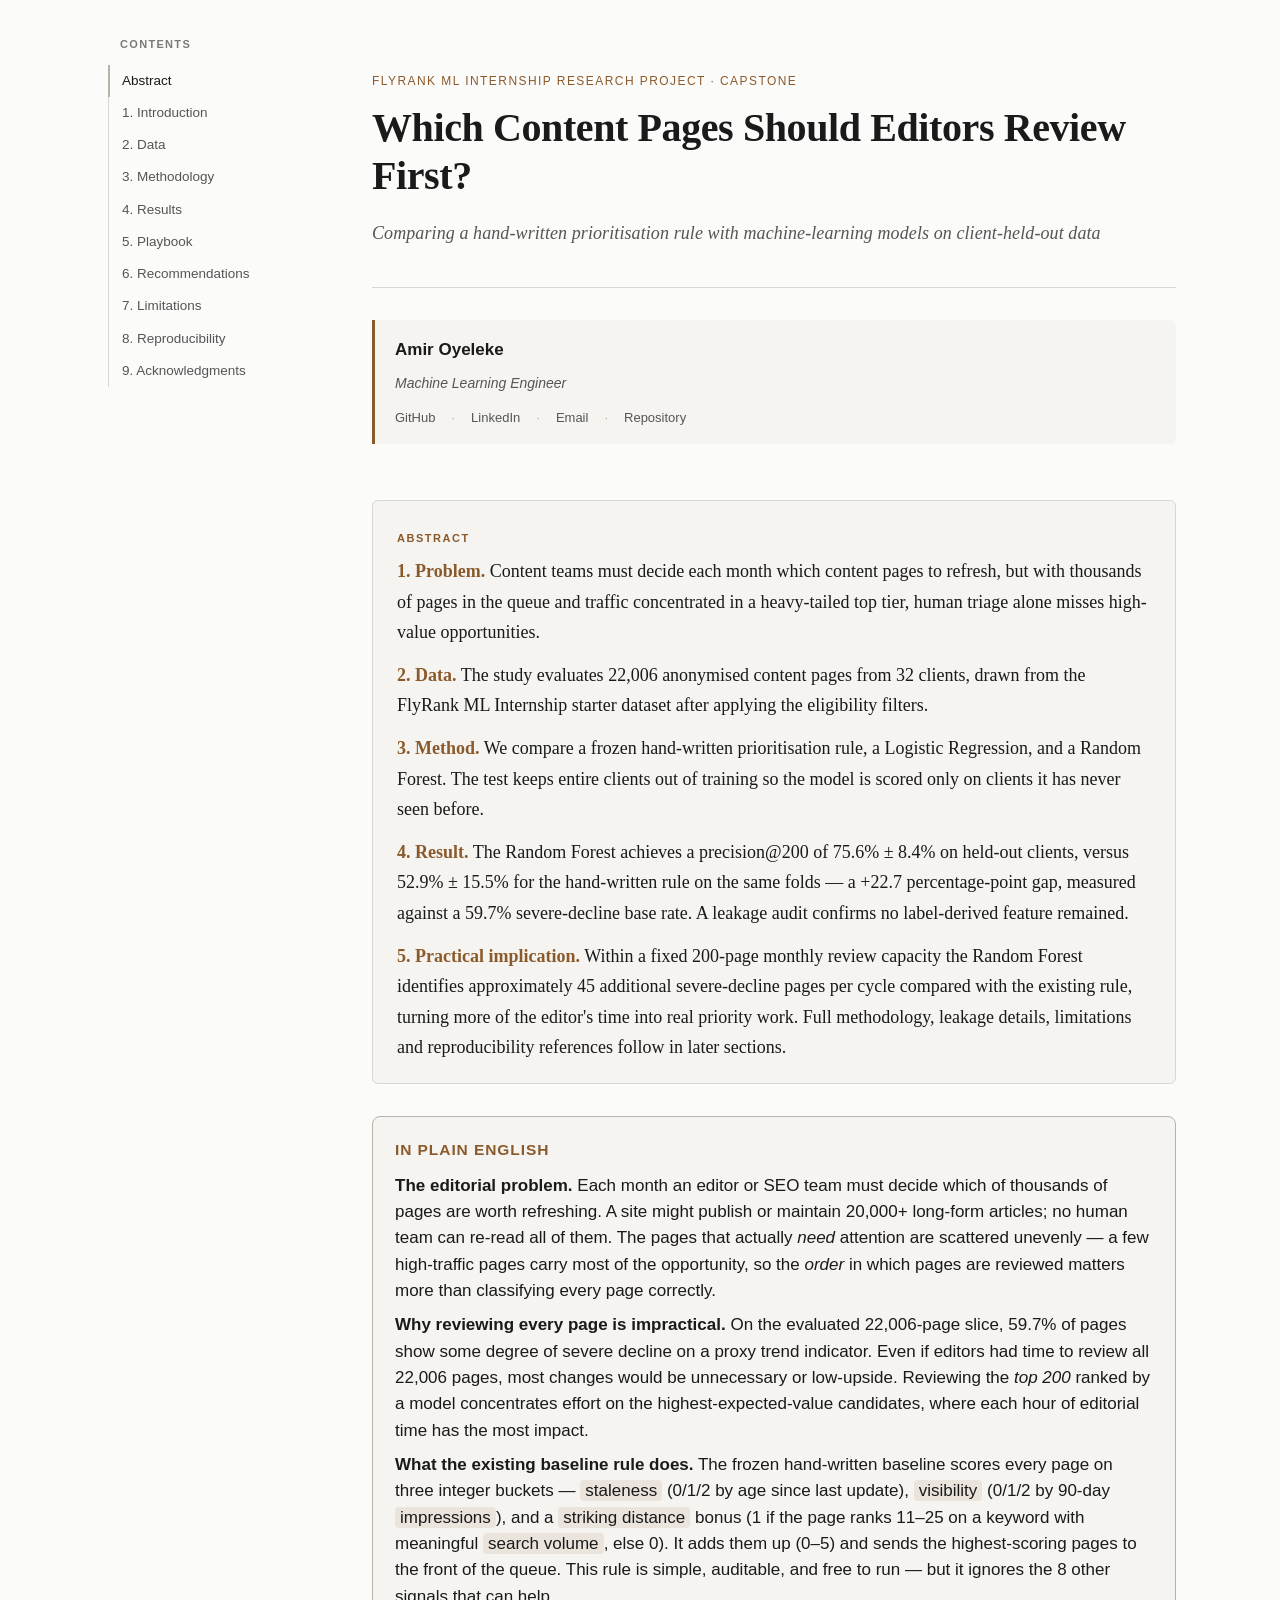
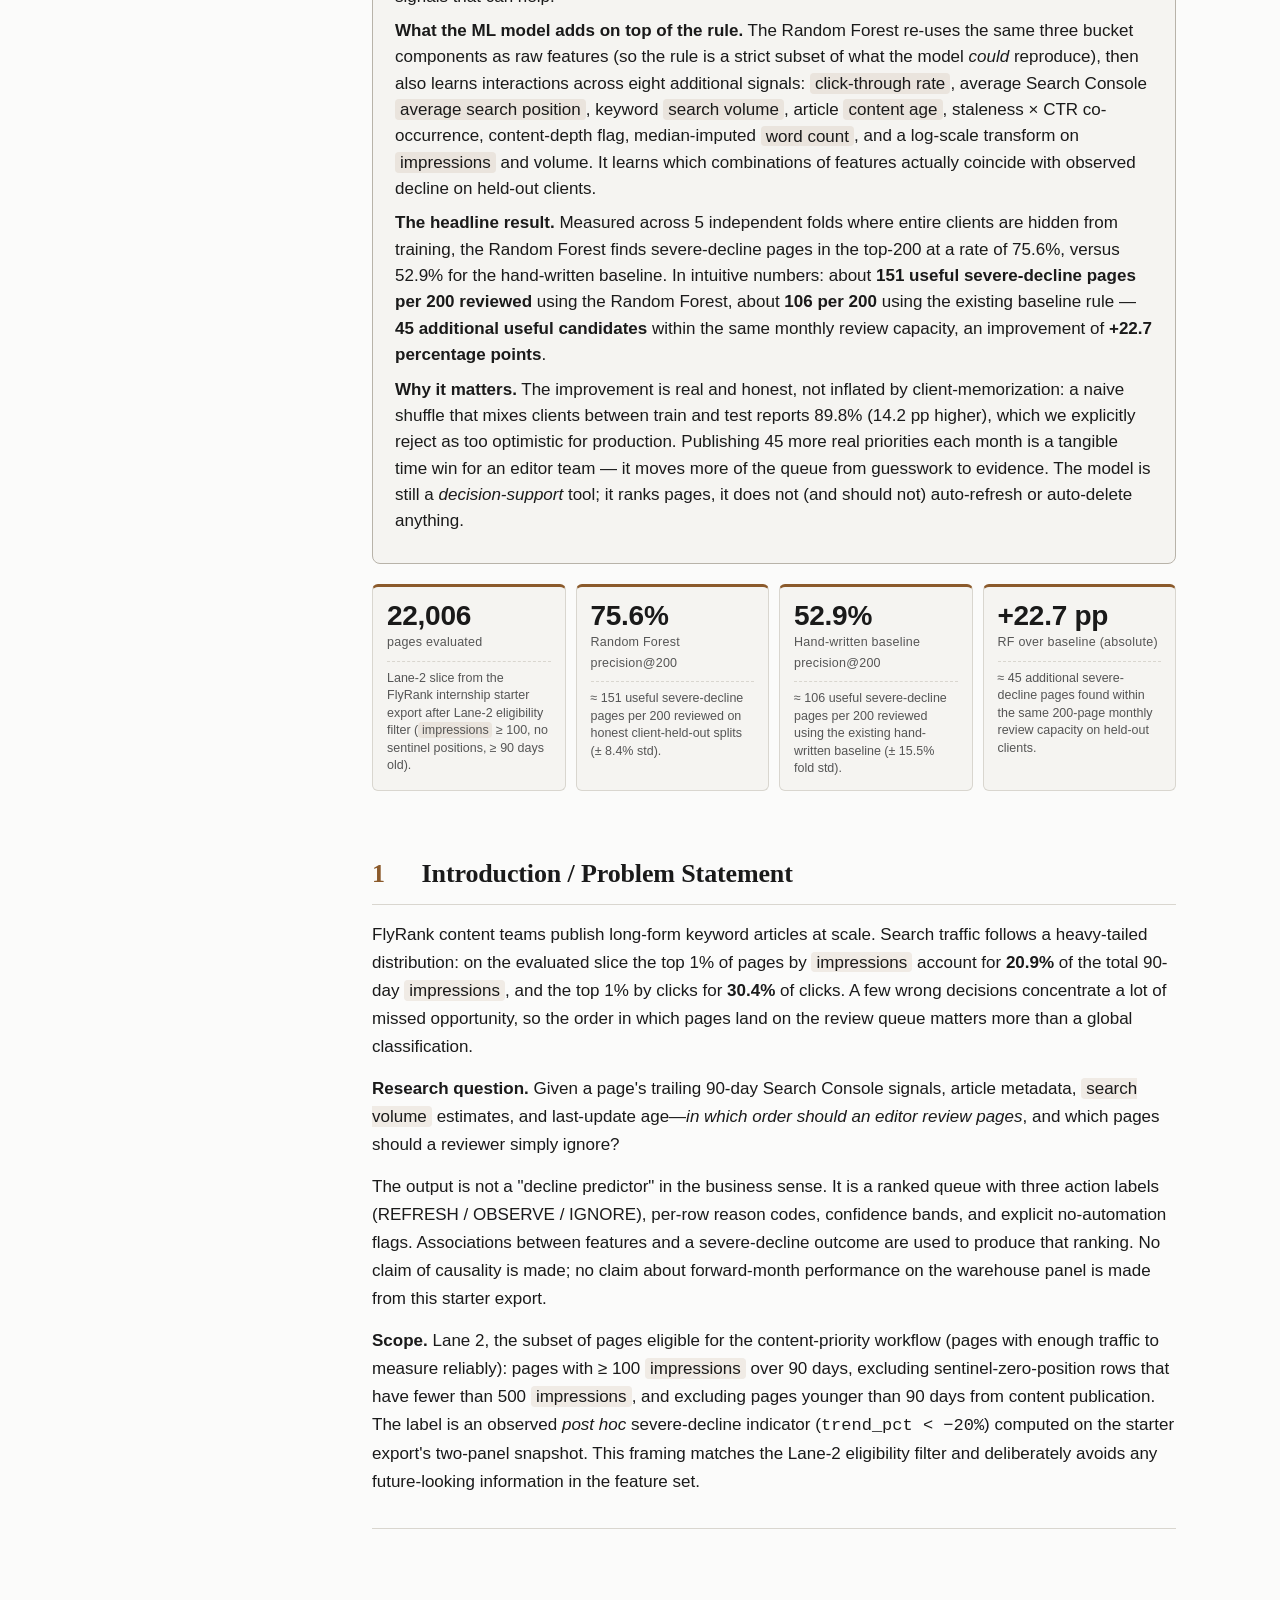
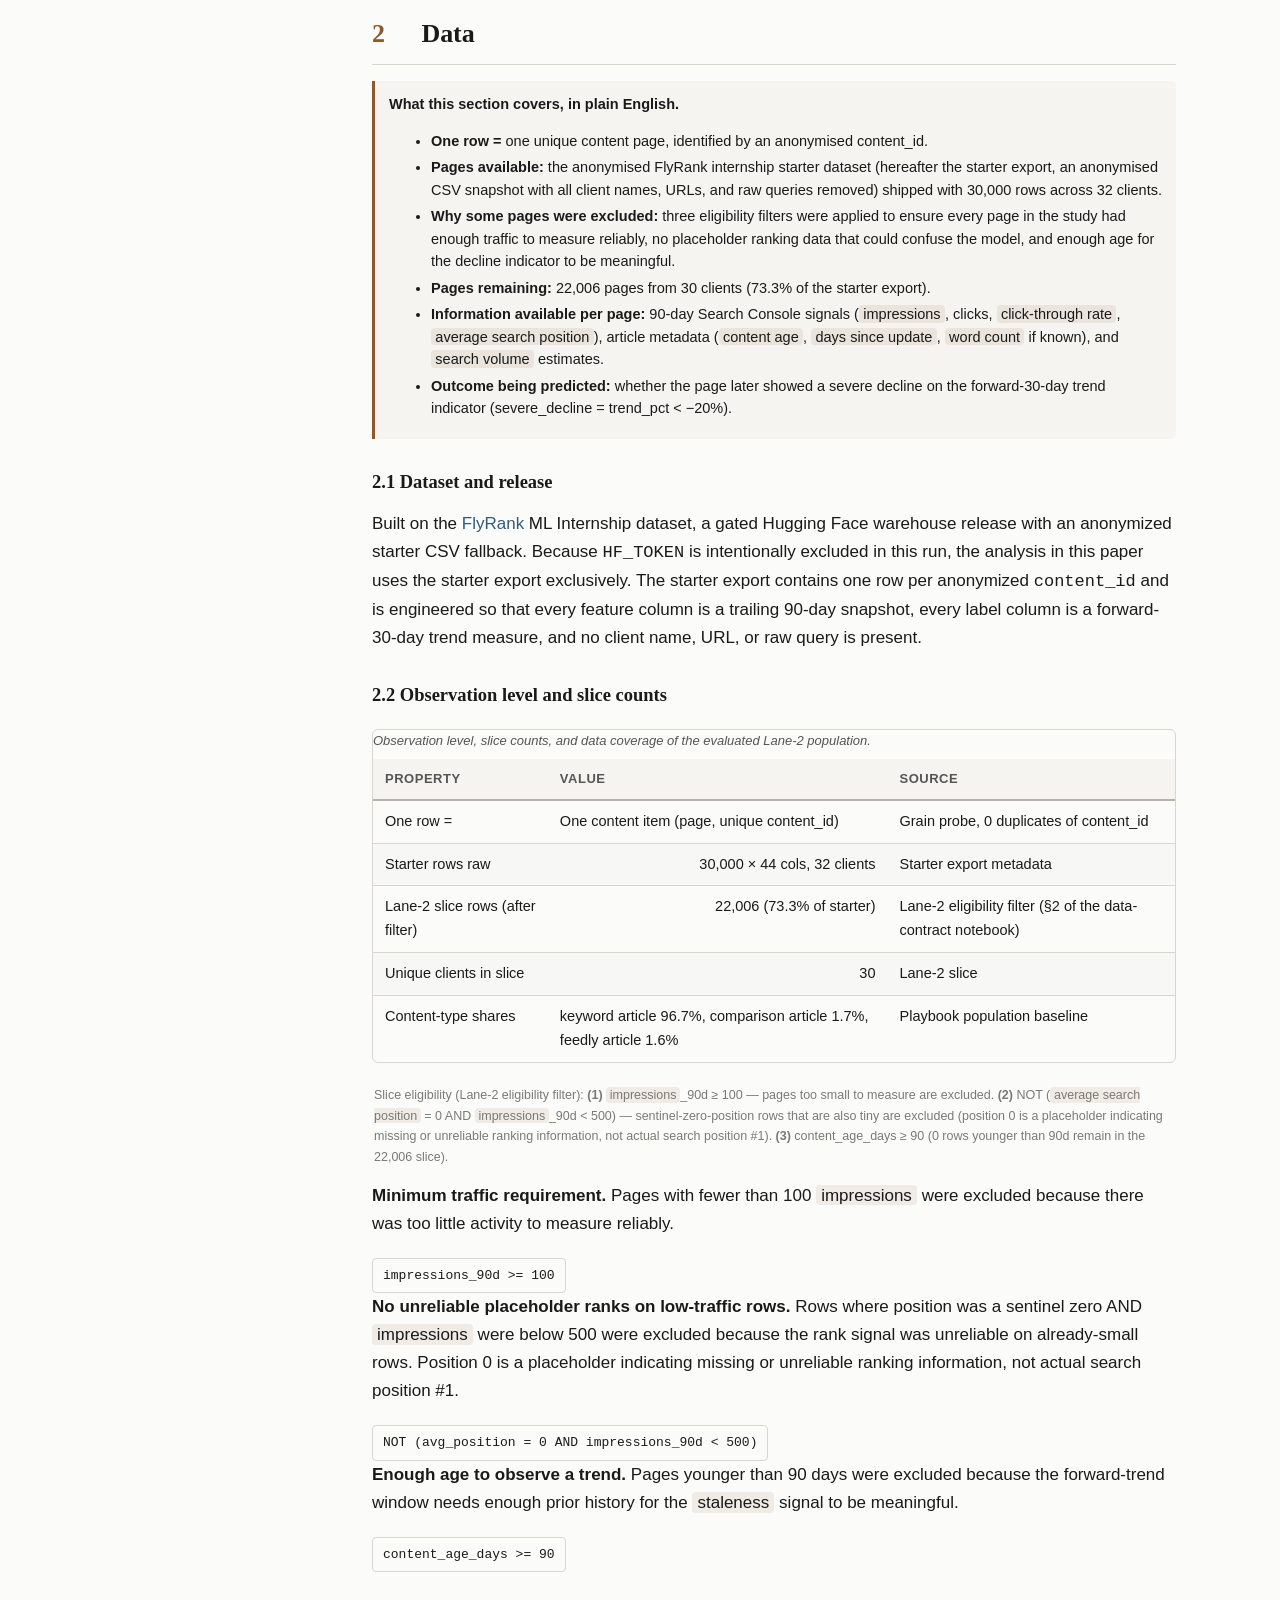
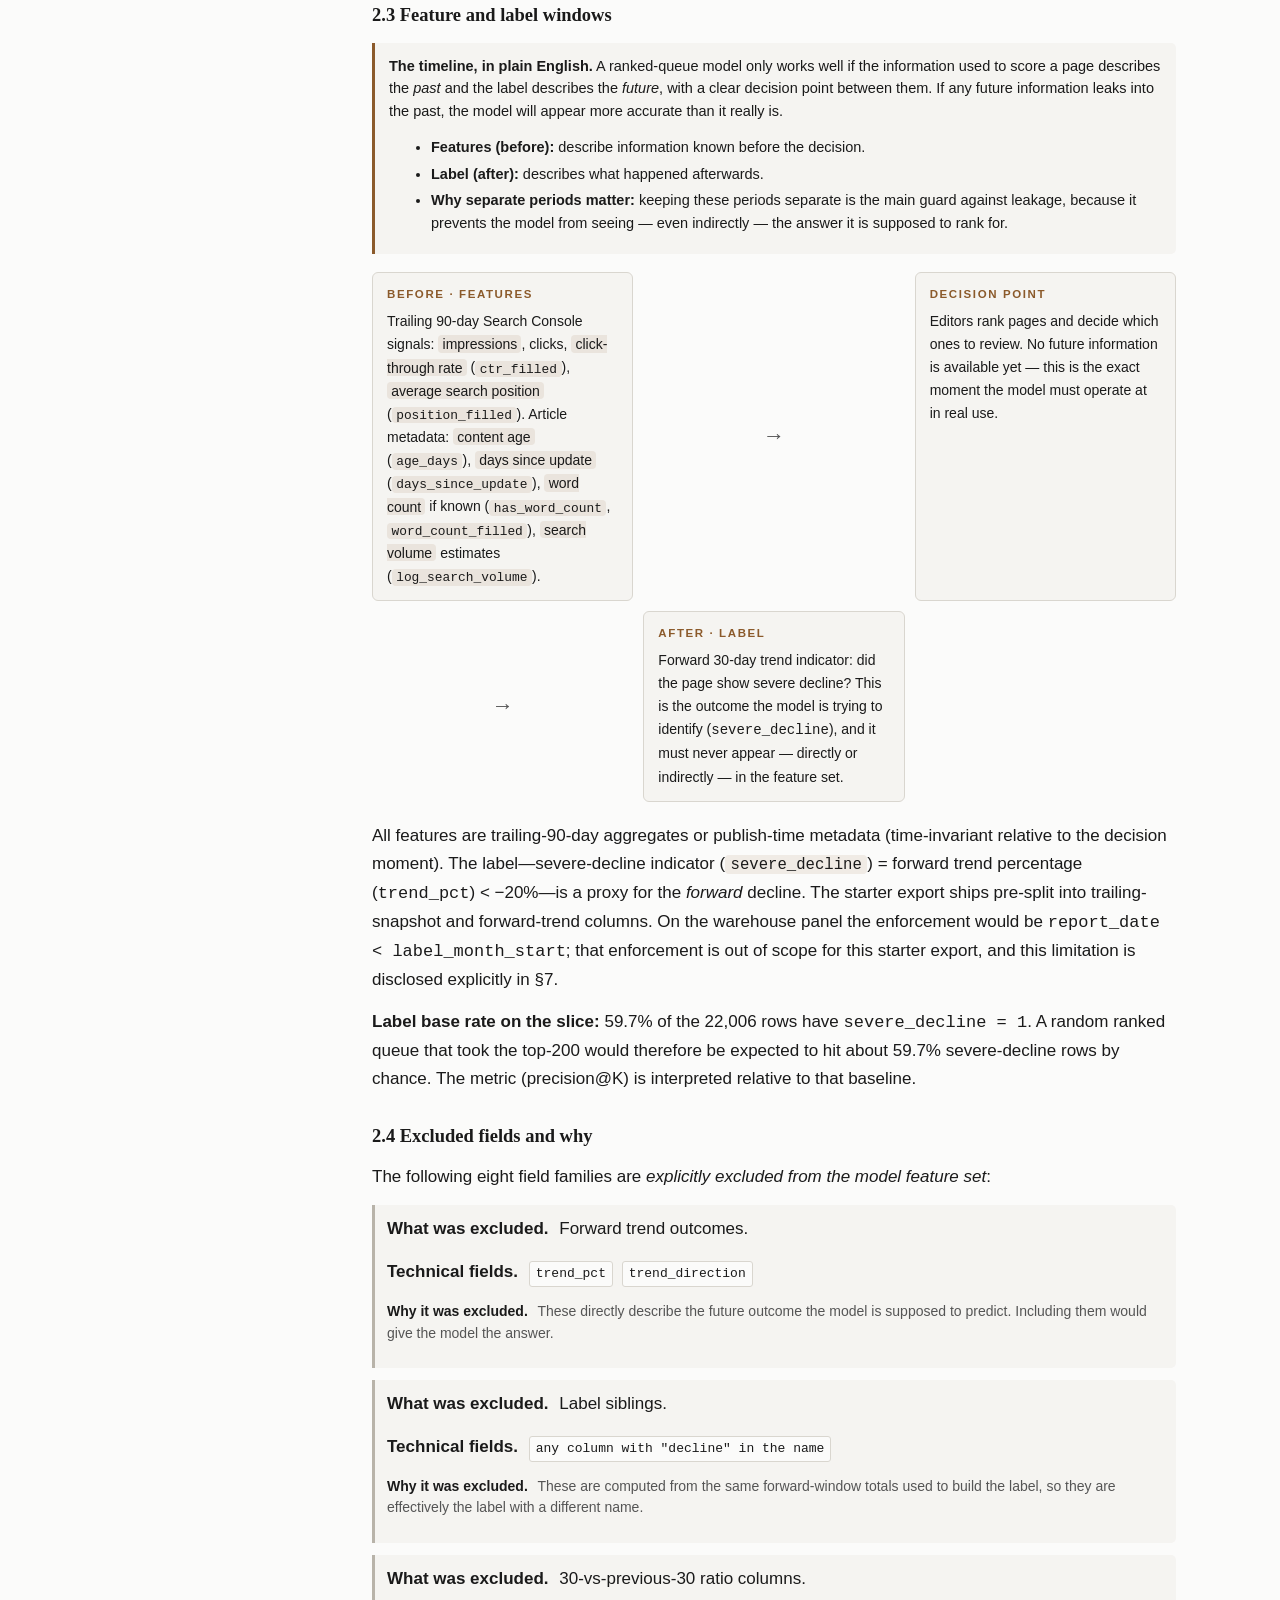
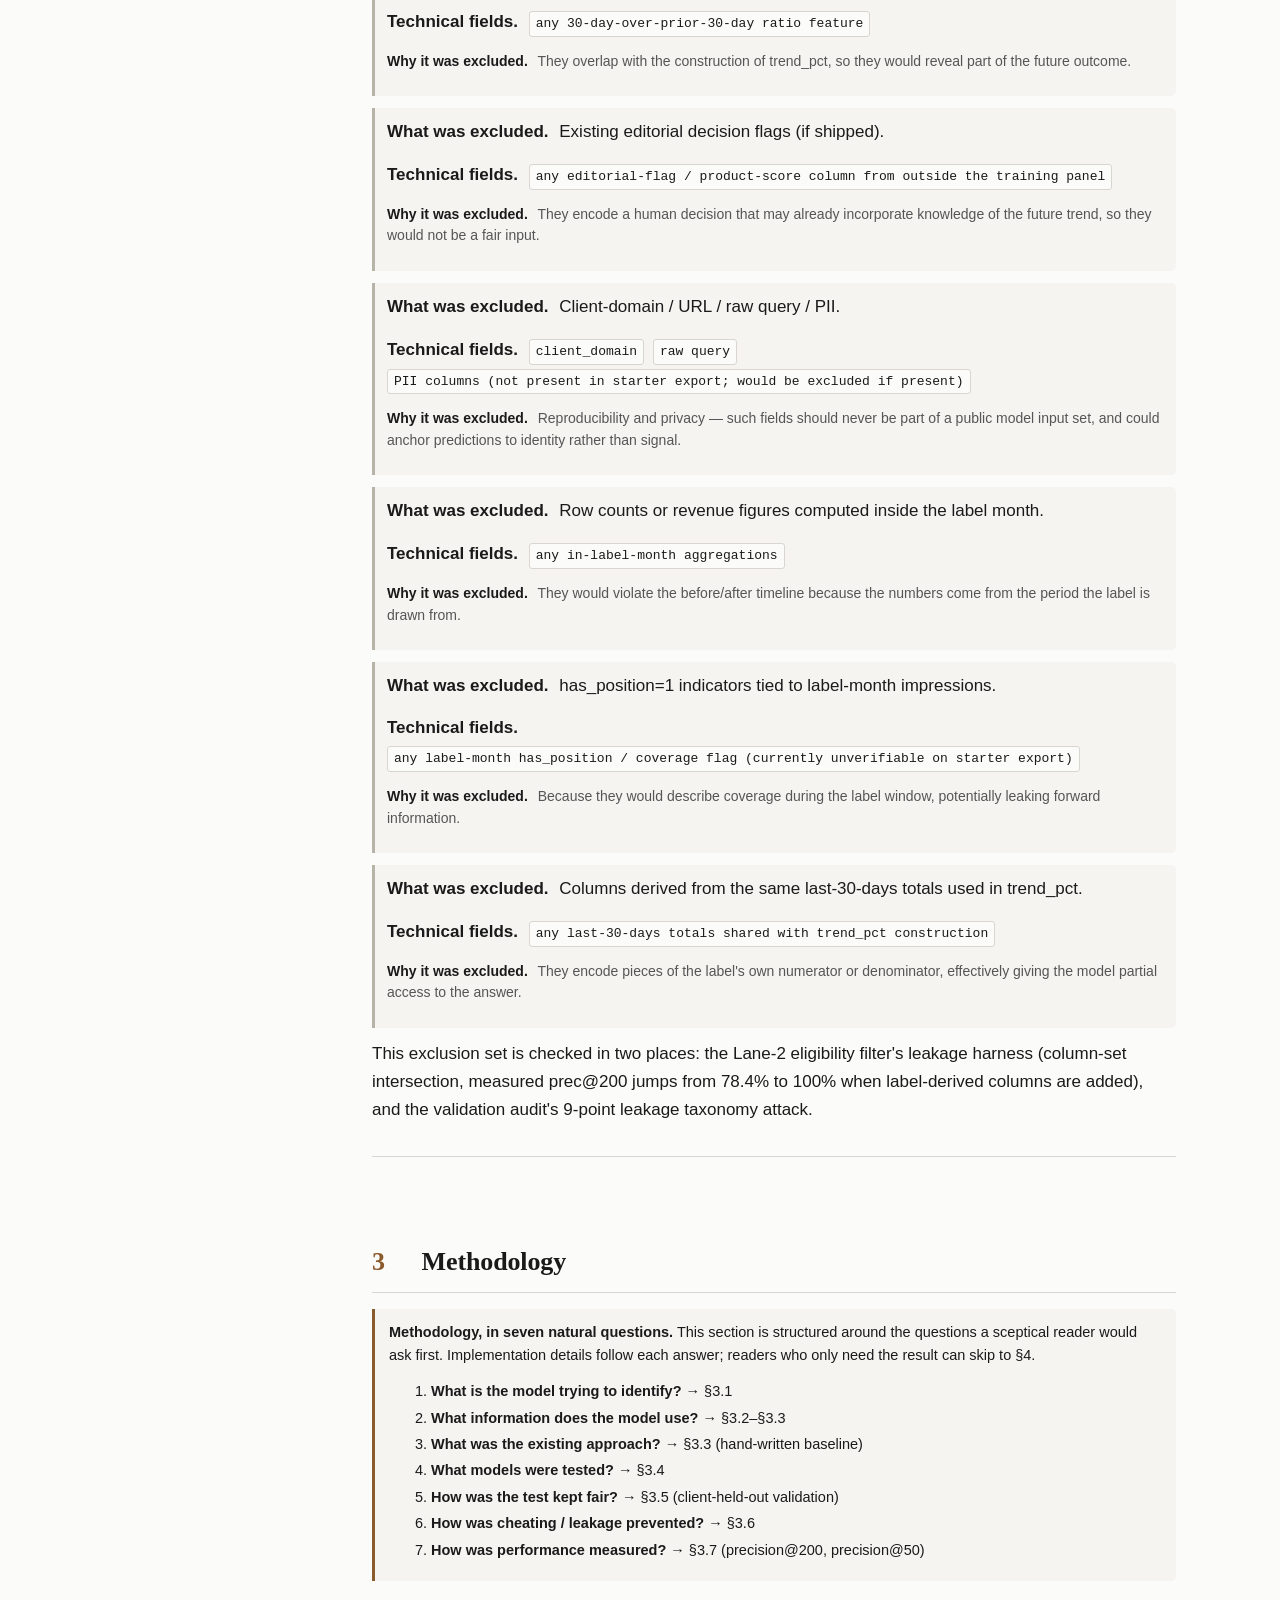
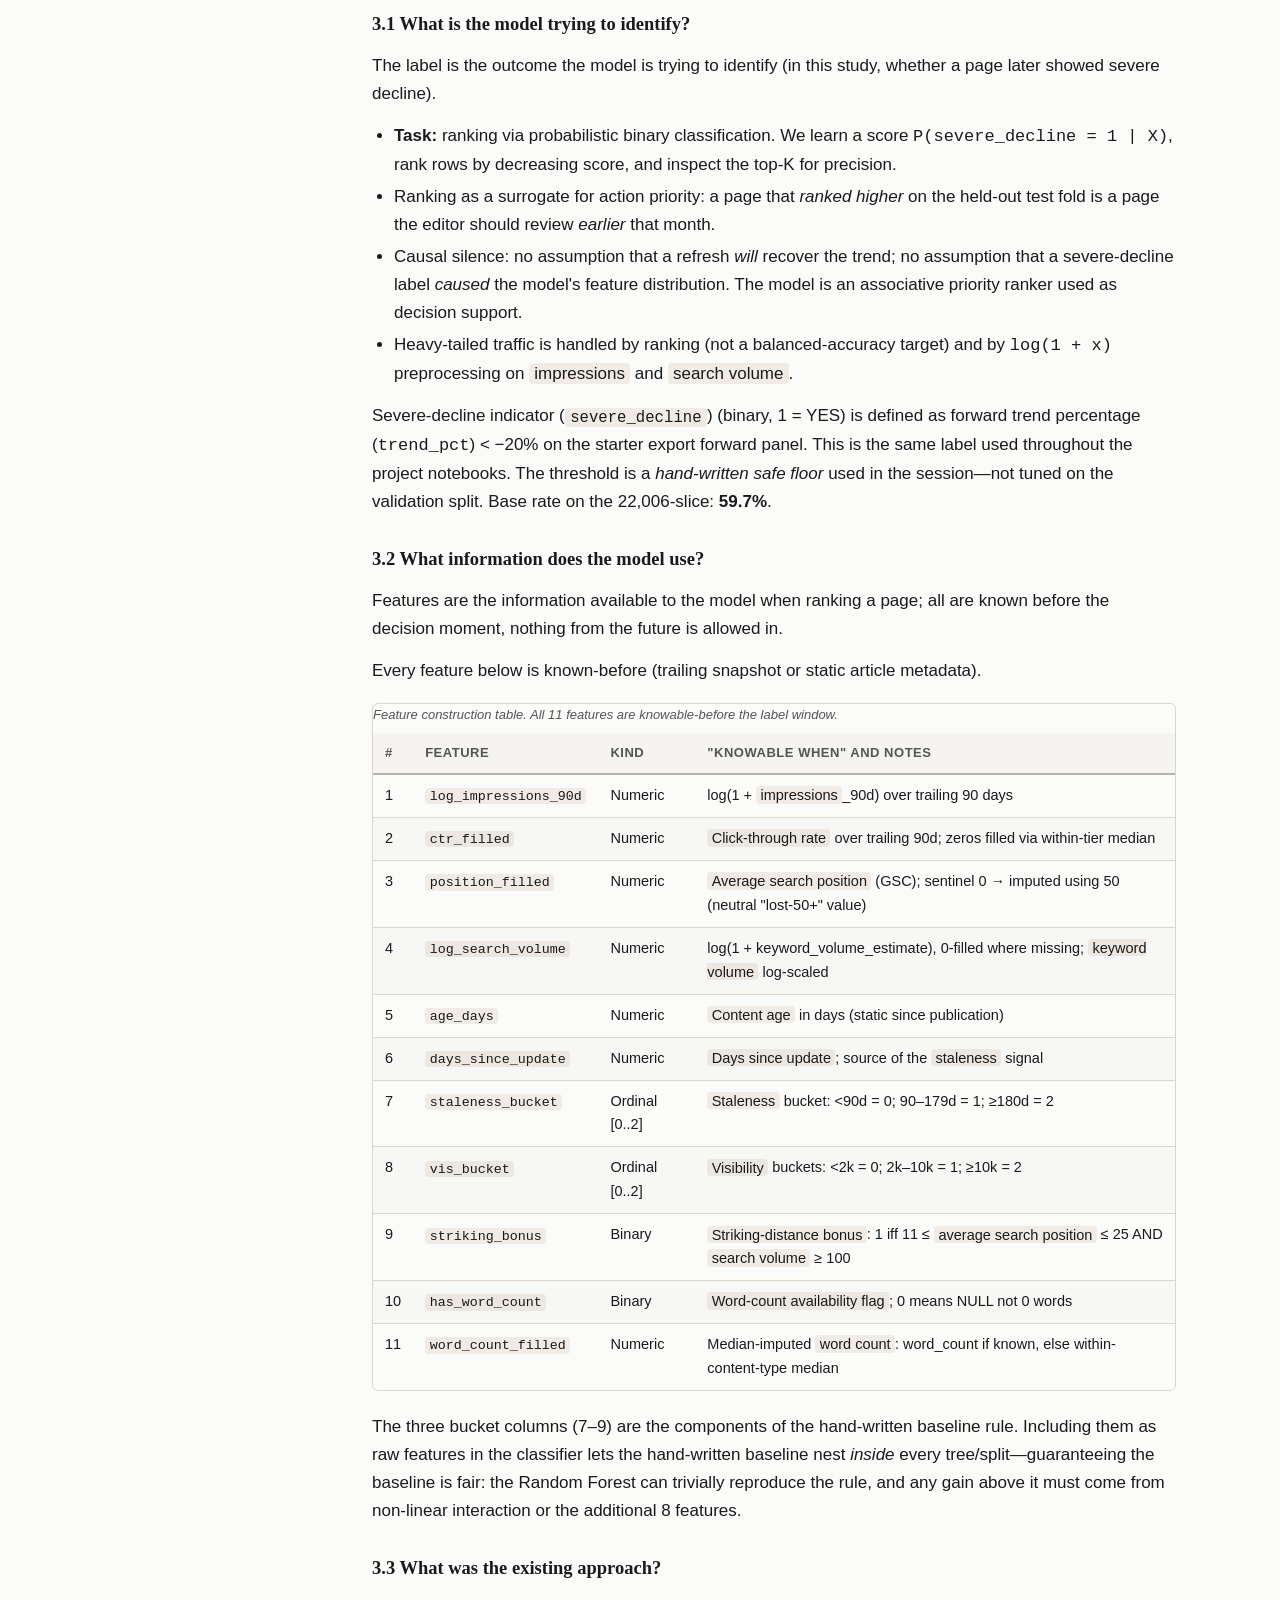
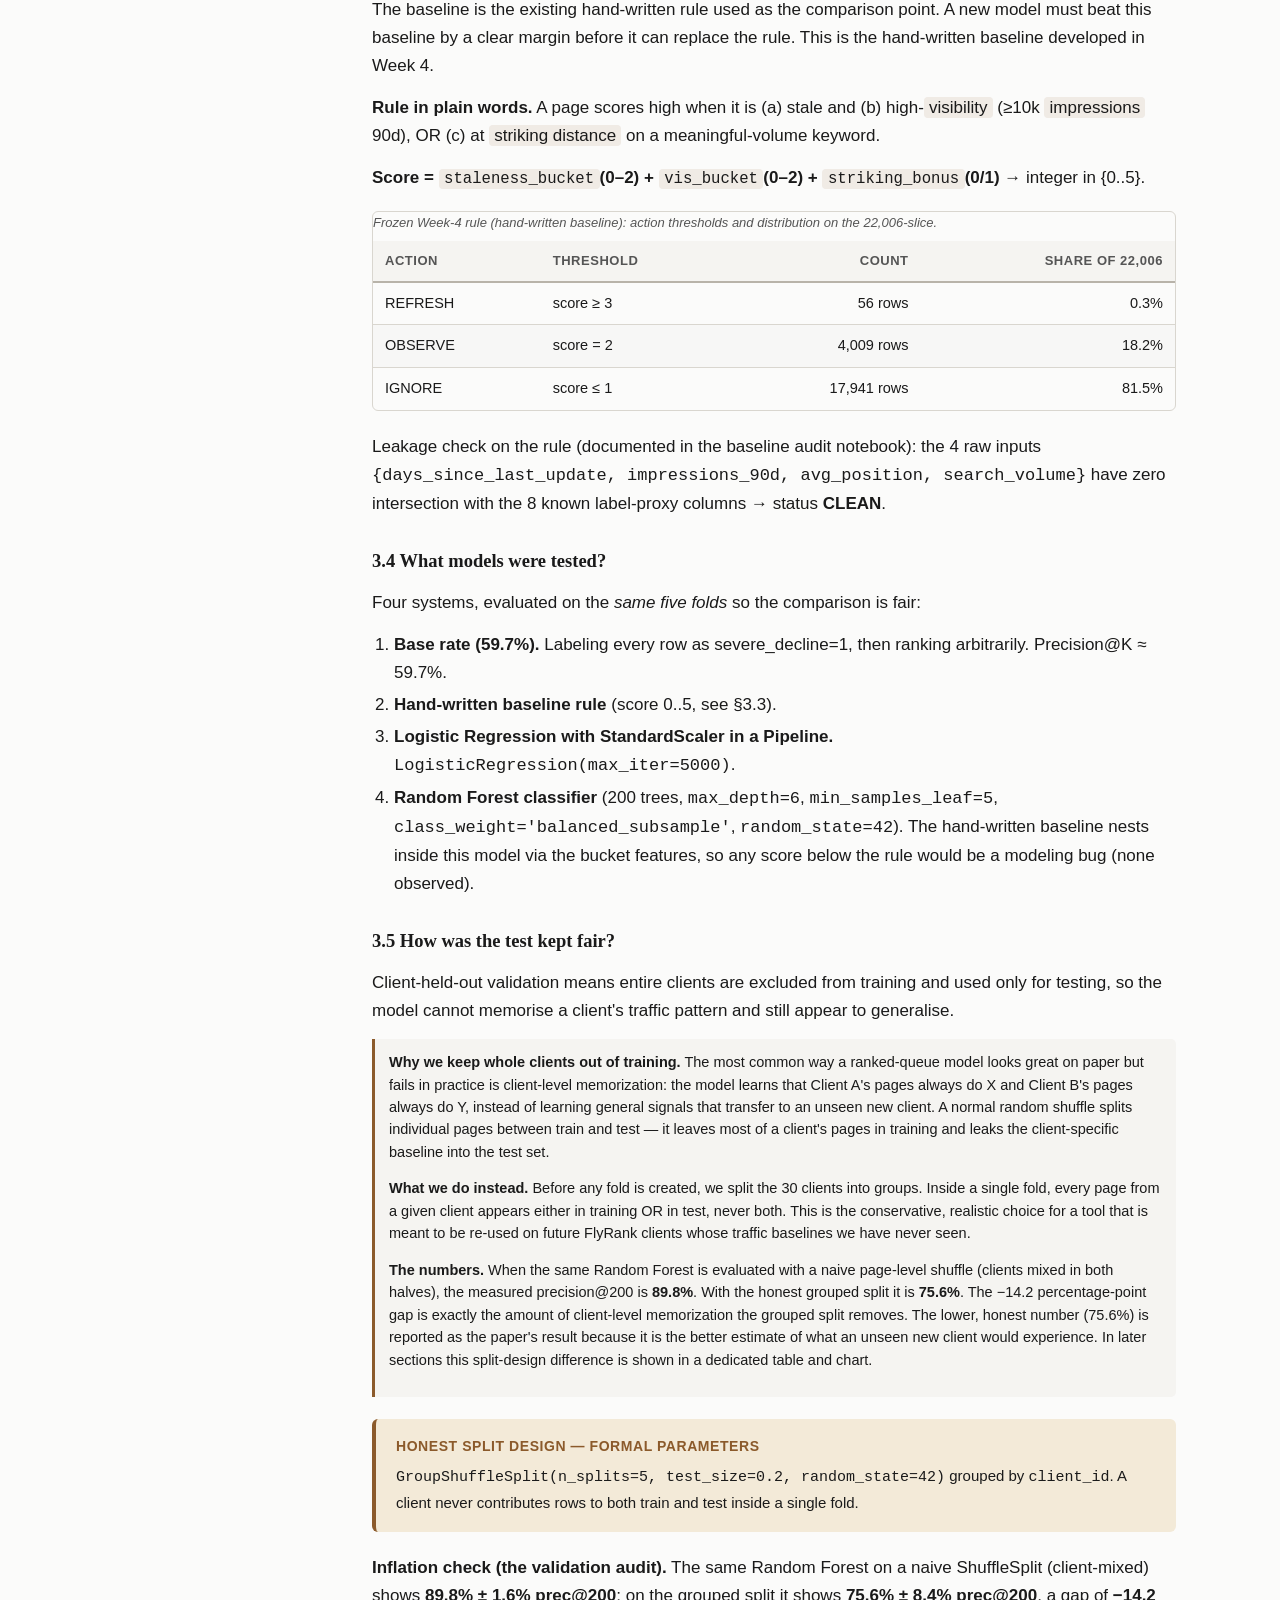
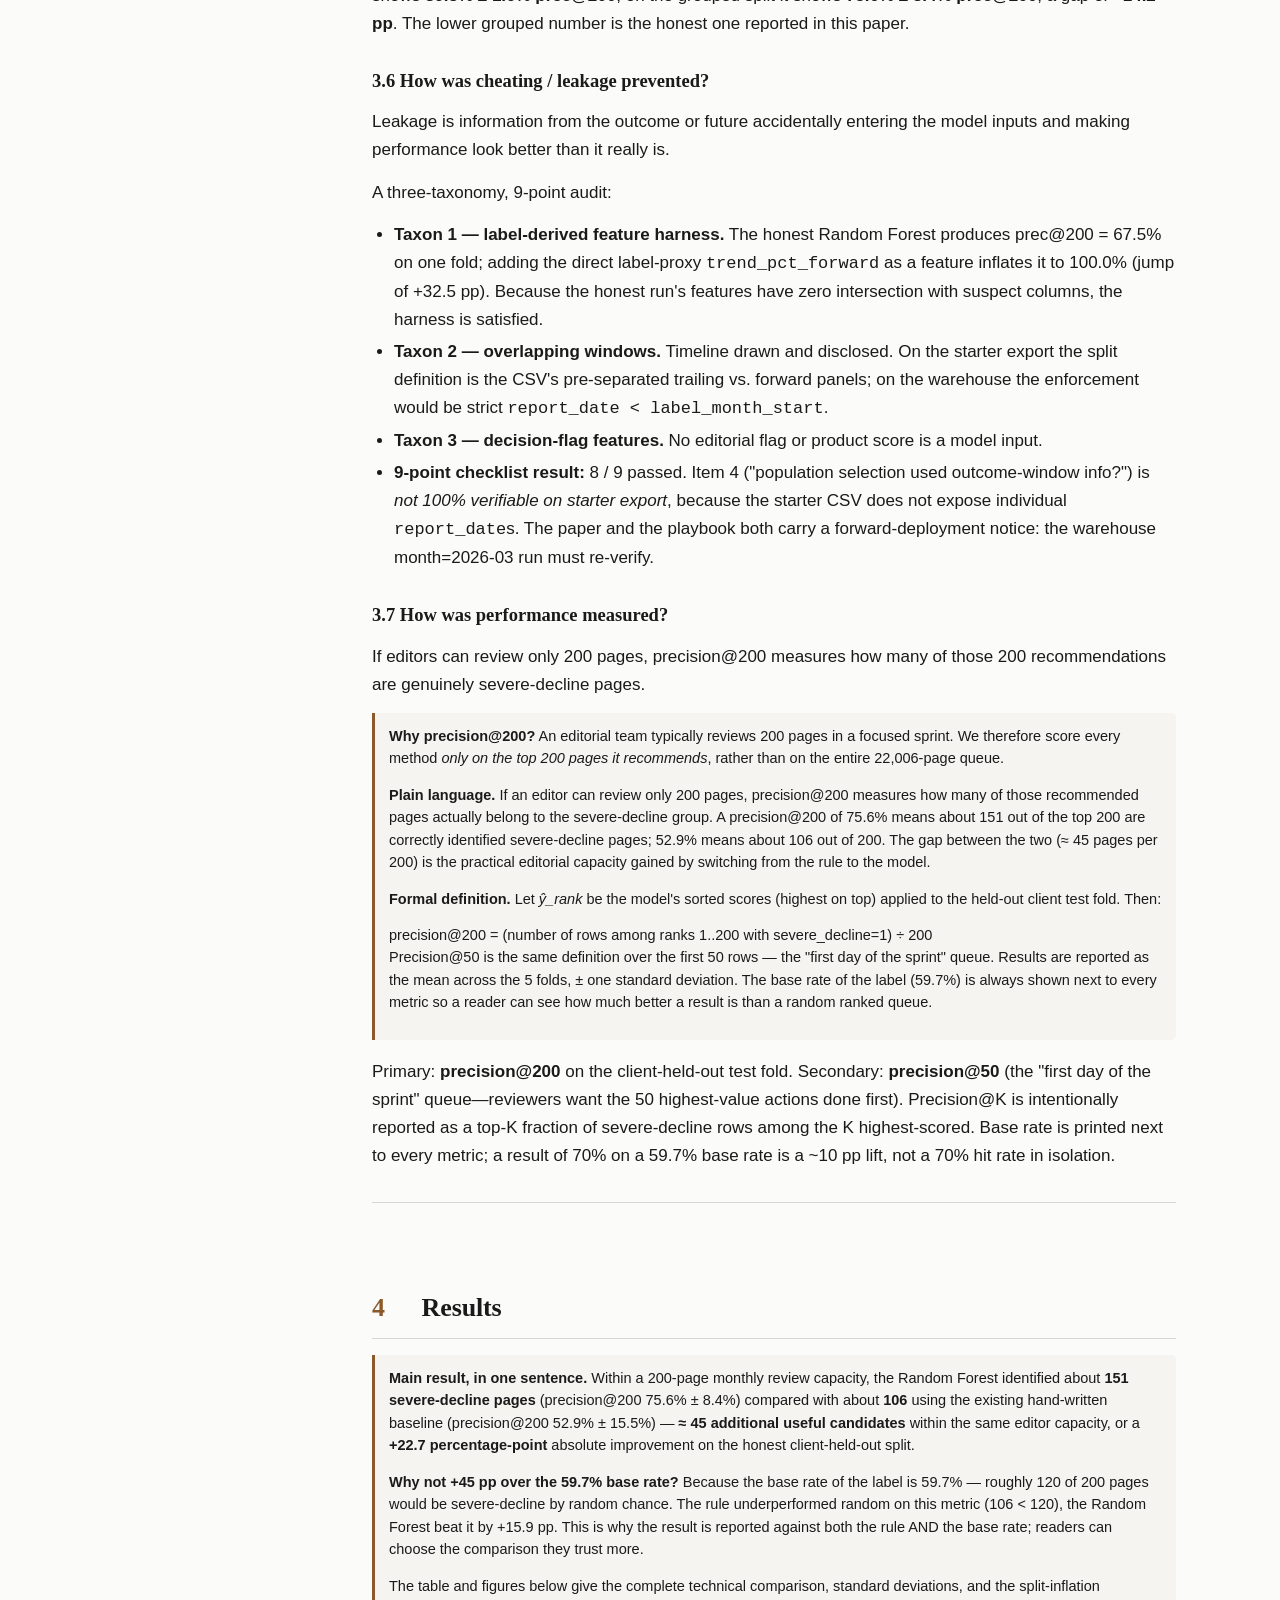
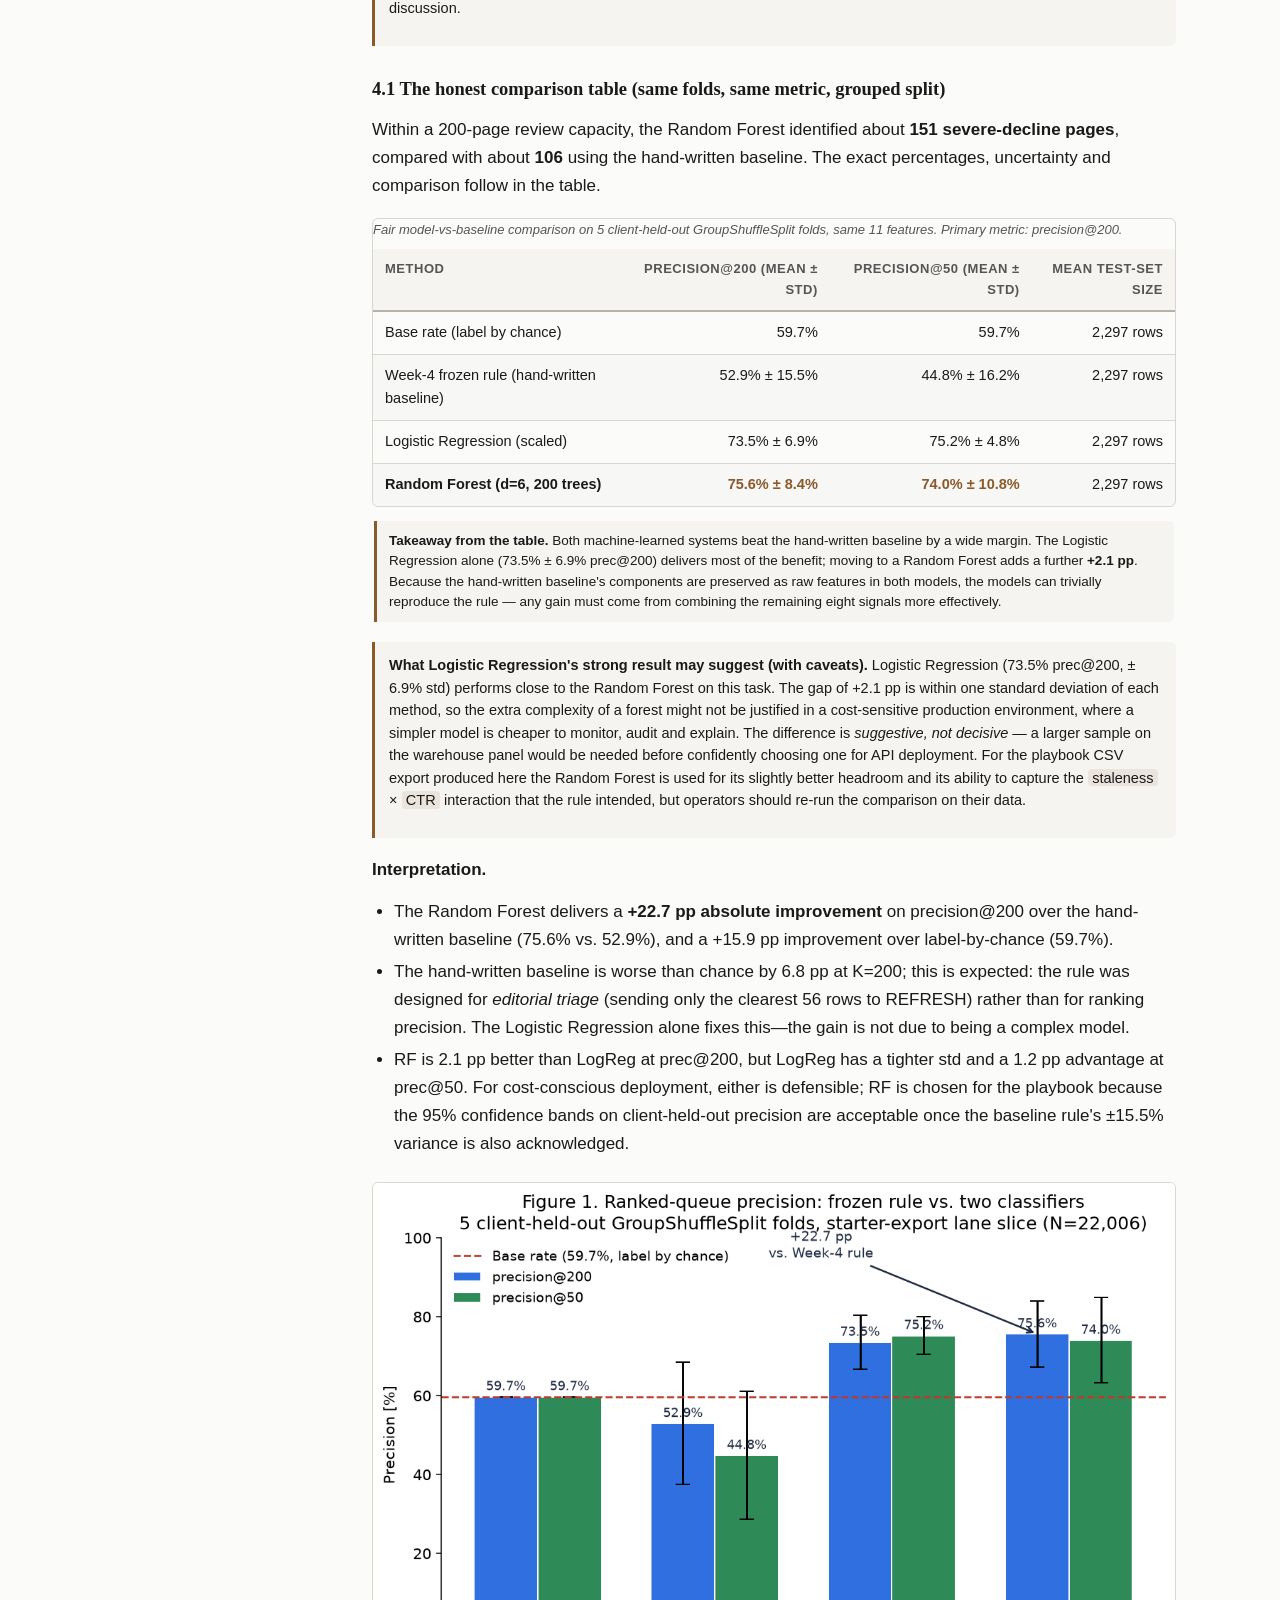
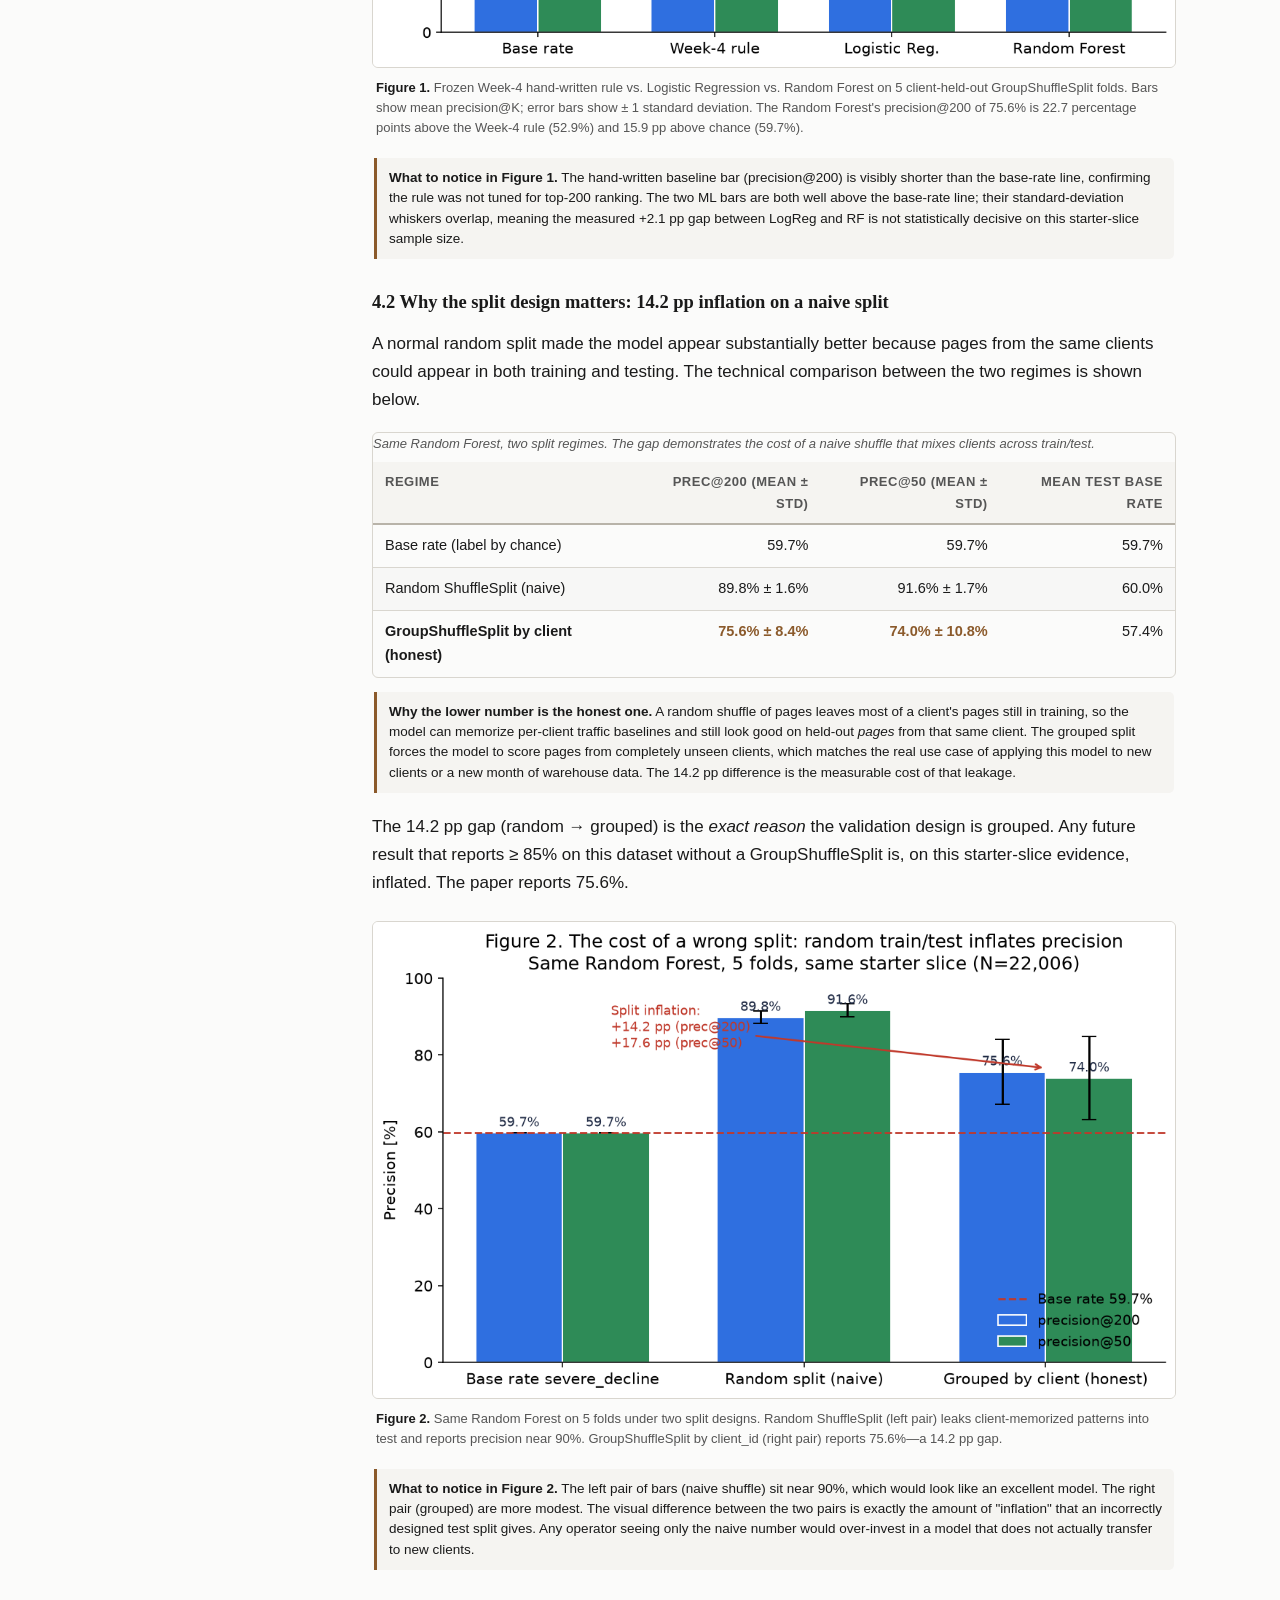
==== commit 8cfdcdfc: "feat(docs): improve docs site navigation and add new sections rewrite scroll spy logic in docs/app.j" ====
--- a/docs/index.html
+++ b/docs/index.html
@@ -38,8 +38,10 @@
           <li><a href="#m-label">3.1 What is the model trying to identify?</a></li>
           <li><a href="#m-features">3.2 What information does the model use?</a></li>
           <li><a href="#m-baseline">3.3 What was the existing approach?</a></li>
+          <li><a href="#m-models">3.4 What models were tested?</a></li>
           <li><a href="#m-validation">3.5 How was the test kept fair?</a></li>
           <li><a href="#m-leakage">3.6 How was cheating / leakage prevented?</a></li>
+          <li><a href="#m-metrics">3.7 How was performance measured?</a></li>
         </ul>
       </li>
       <li><a href="#results">4. Results</a>
@@ -47,6 +49,8 @@
           <li><a href="#r-comparison">4.1 Comparison</a></li>
           <li><a href="#r-split">4.2 Split design</a></li>
           <li><a href="#r-staleness">4.3 Staleness</a></li>
+          <li><a href="#r-errors">4.4 Errors and interpretation</a></li>
+          <li><a href="#r-wins">4.5 Rule wins / model wins</a></li>
         </ul>
       </li>
       <li><a href="#playbook">5. Playbook</a></li>
@@ -854,7 +858,9 @@
     <section id="acknowledgments" class="acks" aria-labelledby="acks-h">
       <h2 class="section-title" id="acks-h"><span class="num">9</span>Acknowledgments &amp; Data Credit</h2>
 
-      <p>Built on the <a href="https://flyrank.ai" target="_blank" rel="noopener noreferrer">FlyRank</a> ML Internship dataset.</p>
+      <p>This research was developed as part of the FlyRank ML Internship programme and is built on the <strong>FlyRank ML Internship dataset</strong>, which provided the foundation for the analysis, modelling, and evaluation presented in this paper. I would like to acknowledge <a href="https://flyrank.ai" target="_blank" rel="noopener noreferrer">flyrank.ai</a> for providing the data and research context that made this work possible.</p>
+
+      <p>I am also grateful for the opportunity to apply practical machine-learning methods to a real-world prioritisation problem, with a strong emphasis on reproducibility, careful validation, and honest interpretation of results. Any conclusions, limitations, and recommendations presented here are my own and should be understood within the scope of the dataset and methodology used in this study.</p>
     </section>
 
     <footer class="page-footer" role="contentinfo">
--- a/docs/styles.css
+++ b/docs/styles.css
@@ -110,6 +110,21 @@
   font-weight: 500;
 }
 .sitenav .sub a { padding-left: 24px; font-size: 12.5px; }
+.sitenav li.is-active-branch > a {
+  color: var(--fg);
+  font-weight: 500;
+  border-left-color: var(--border-strong);
+}
+.sitenav ul.sub {
+  max-height: 0;
+  overflow: hidden;
+  transition: max-height 0.2s ease, opacity 0.15s ease;
+  opacity: 0.45;
+}
+.sitenav ul.sub.is-active-parent {
+  max-height: 800px;
+  opacity: 1;
+}
 
 .nav-toggle {
   display: none;
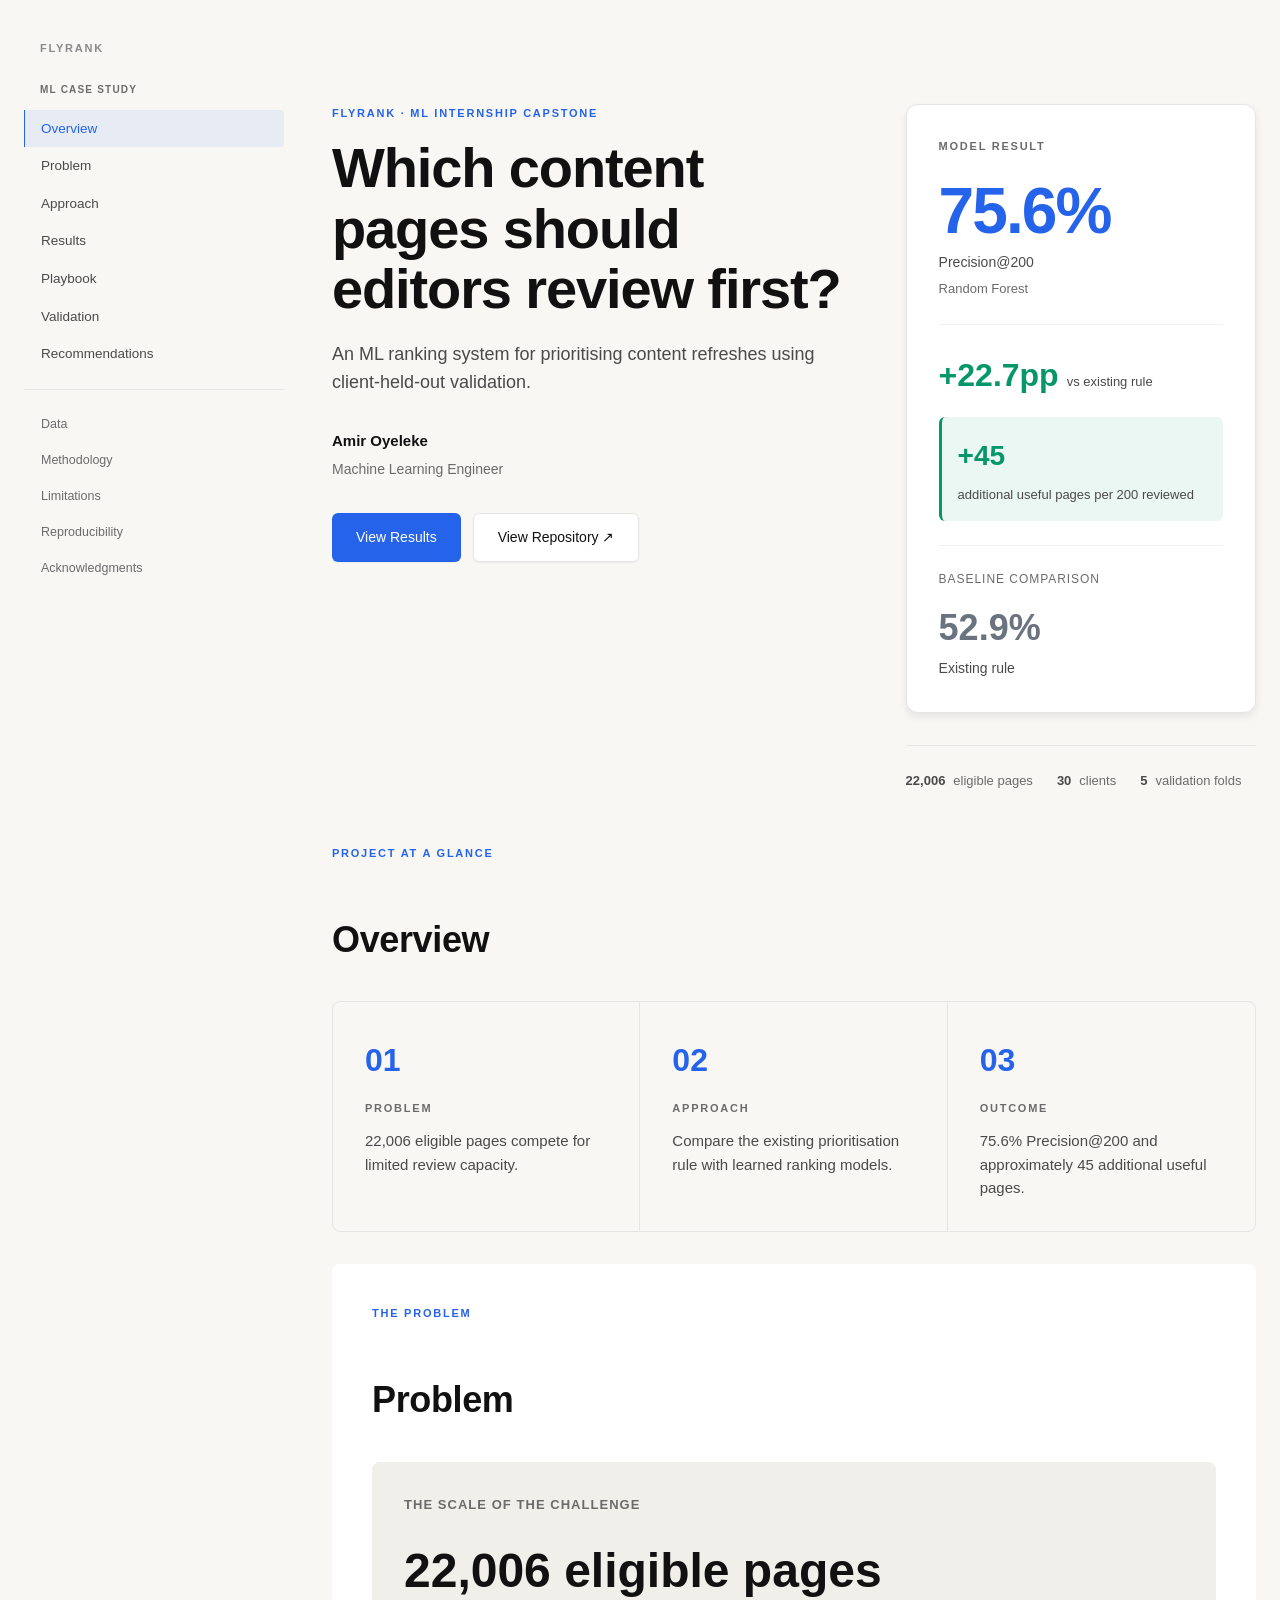
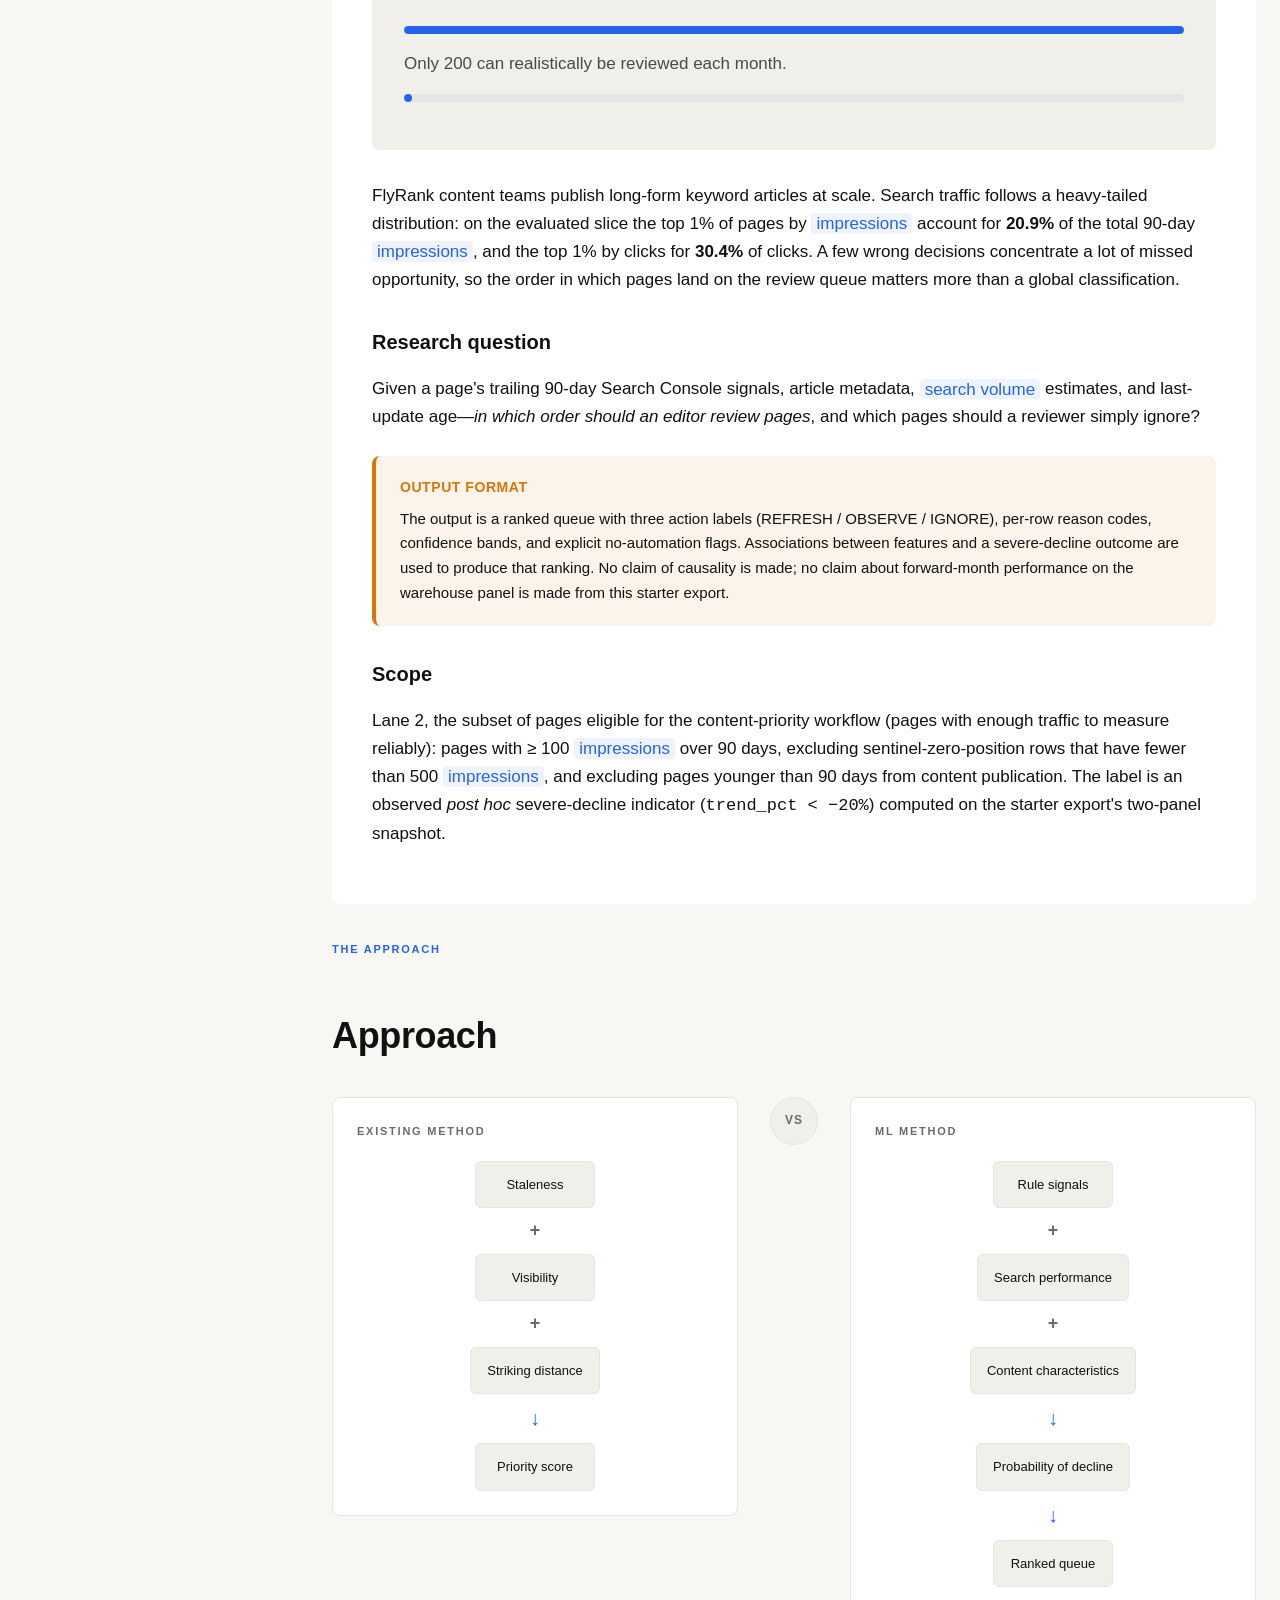
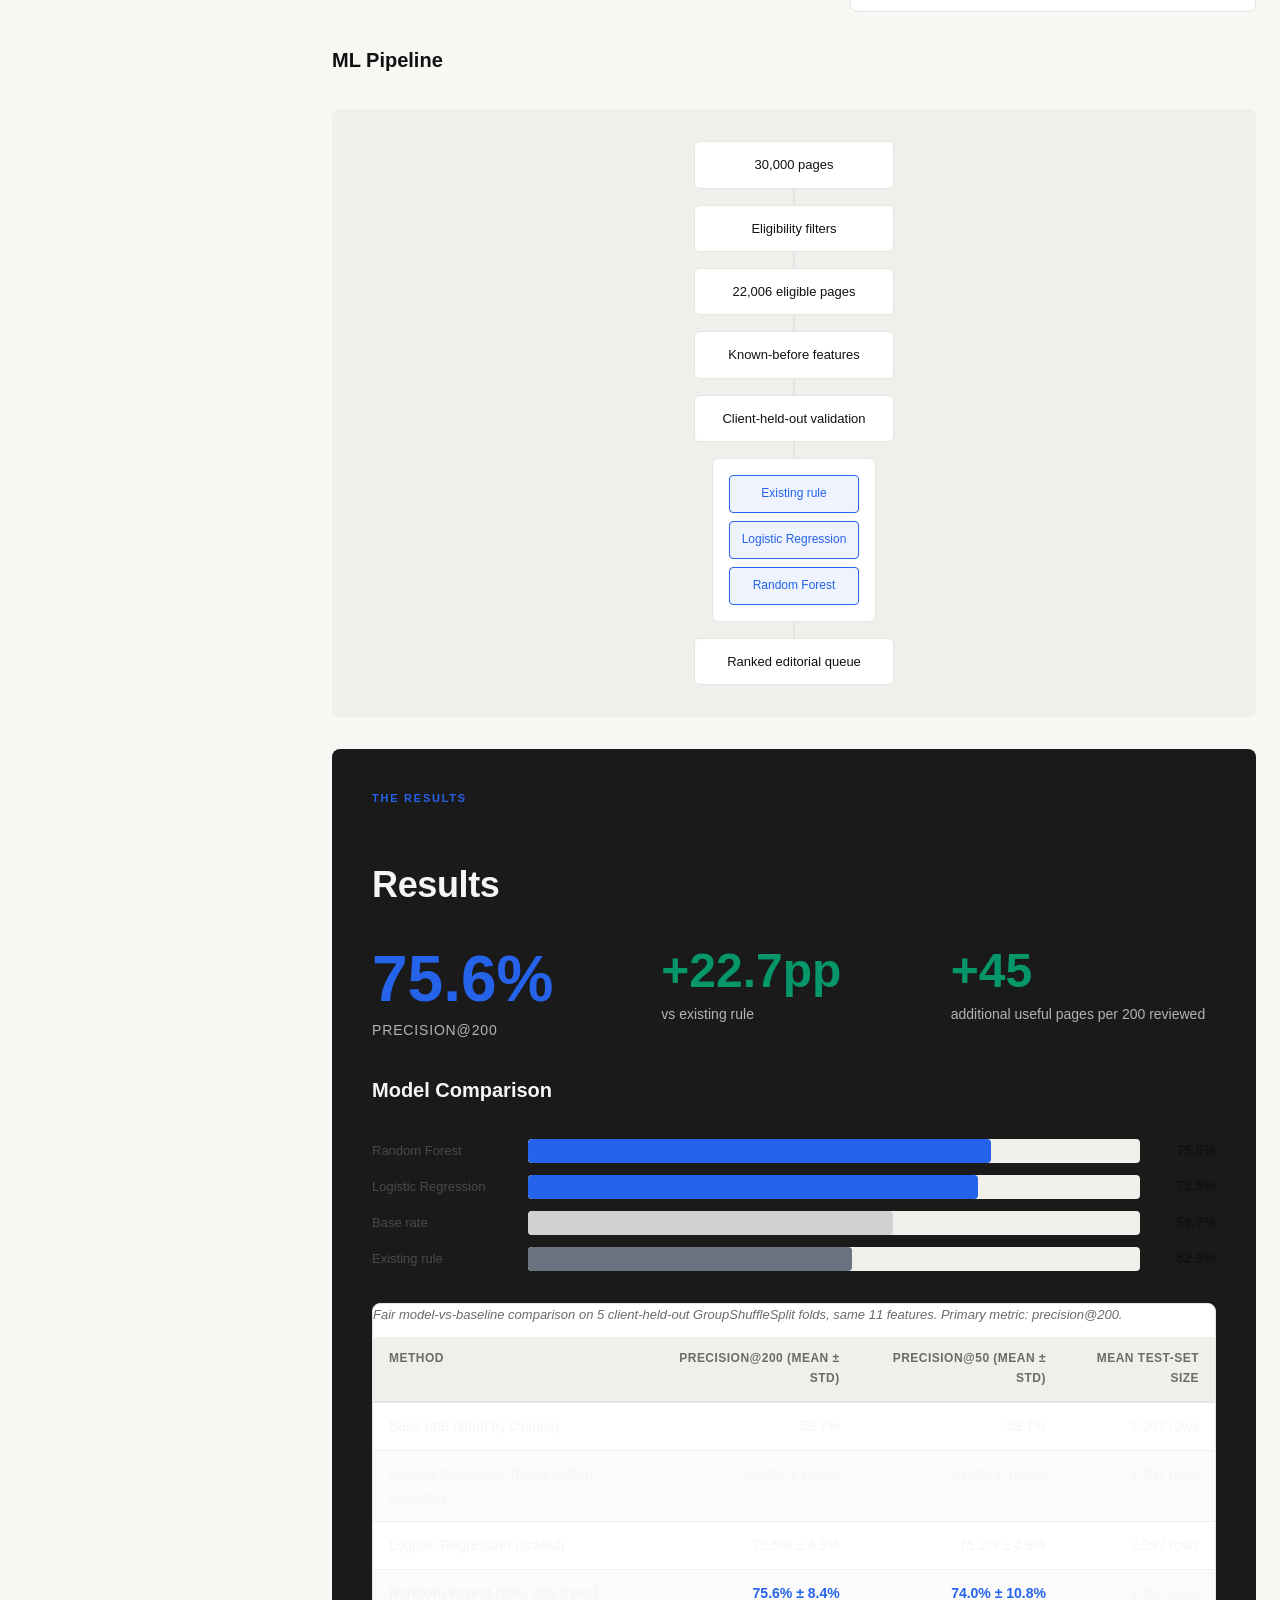
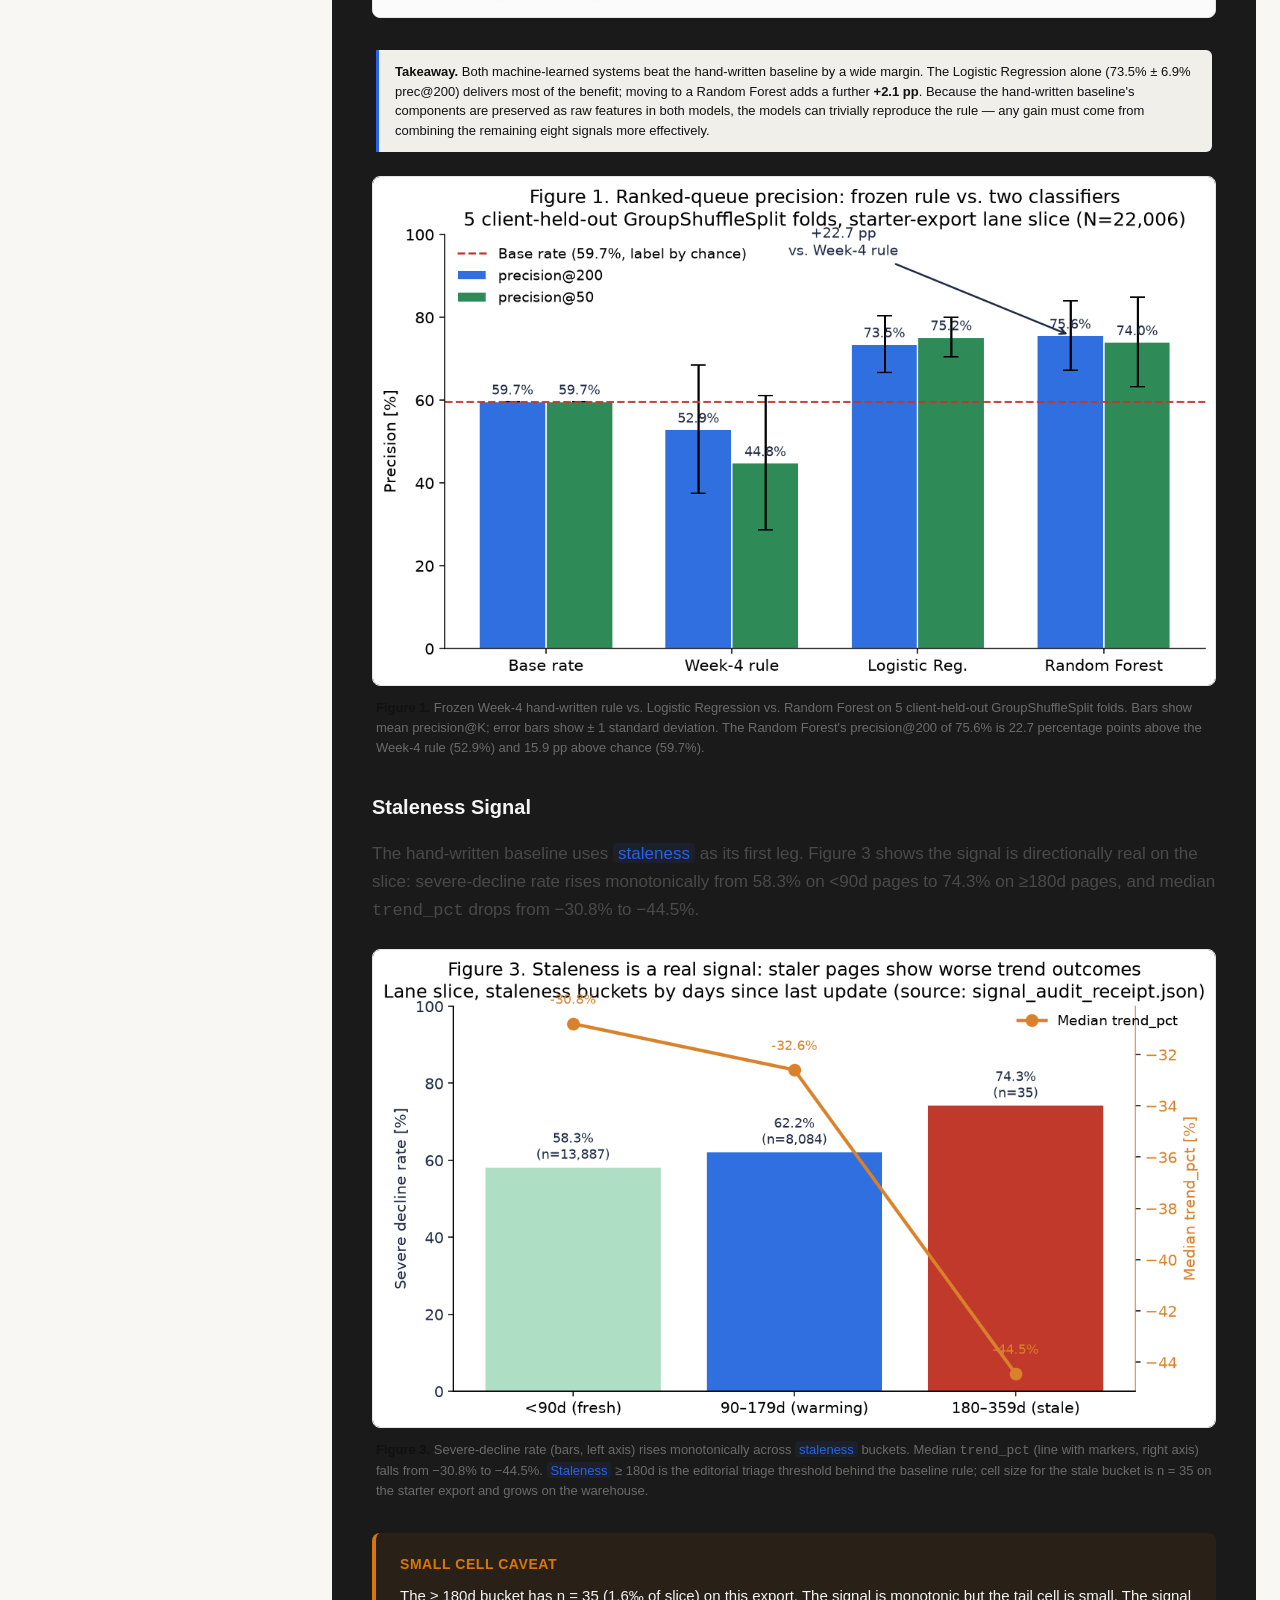
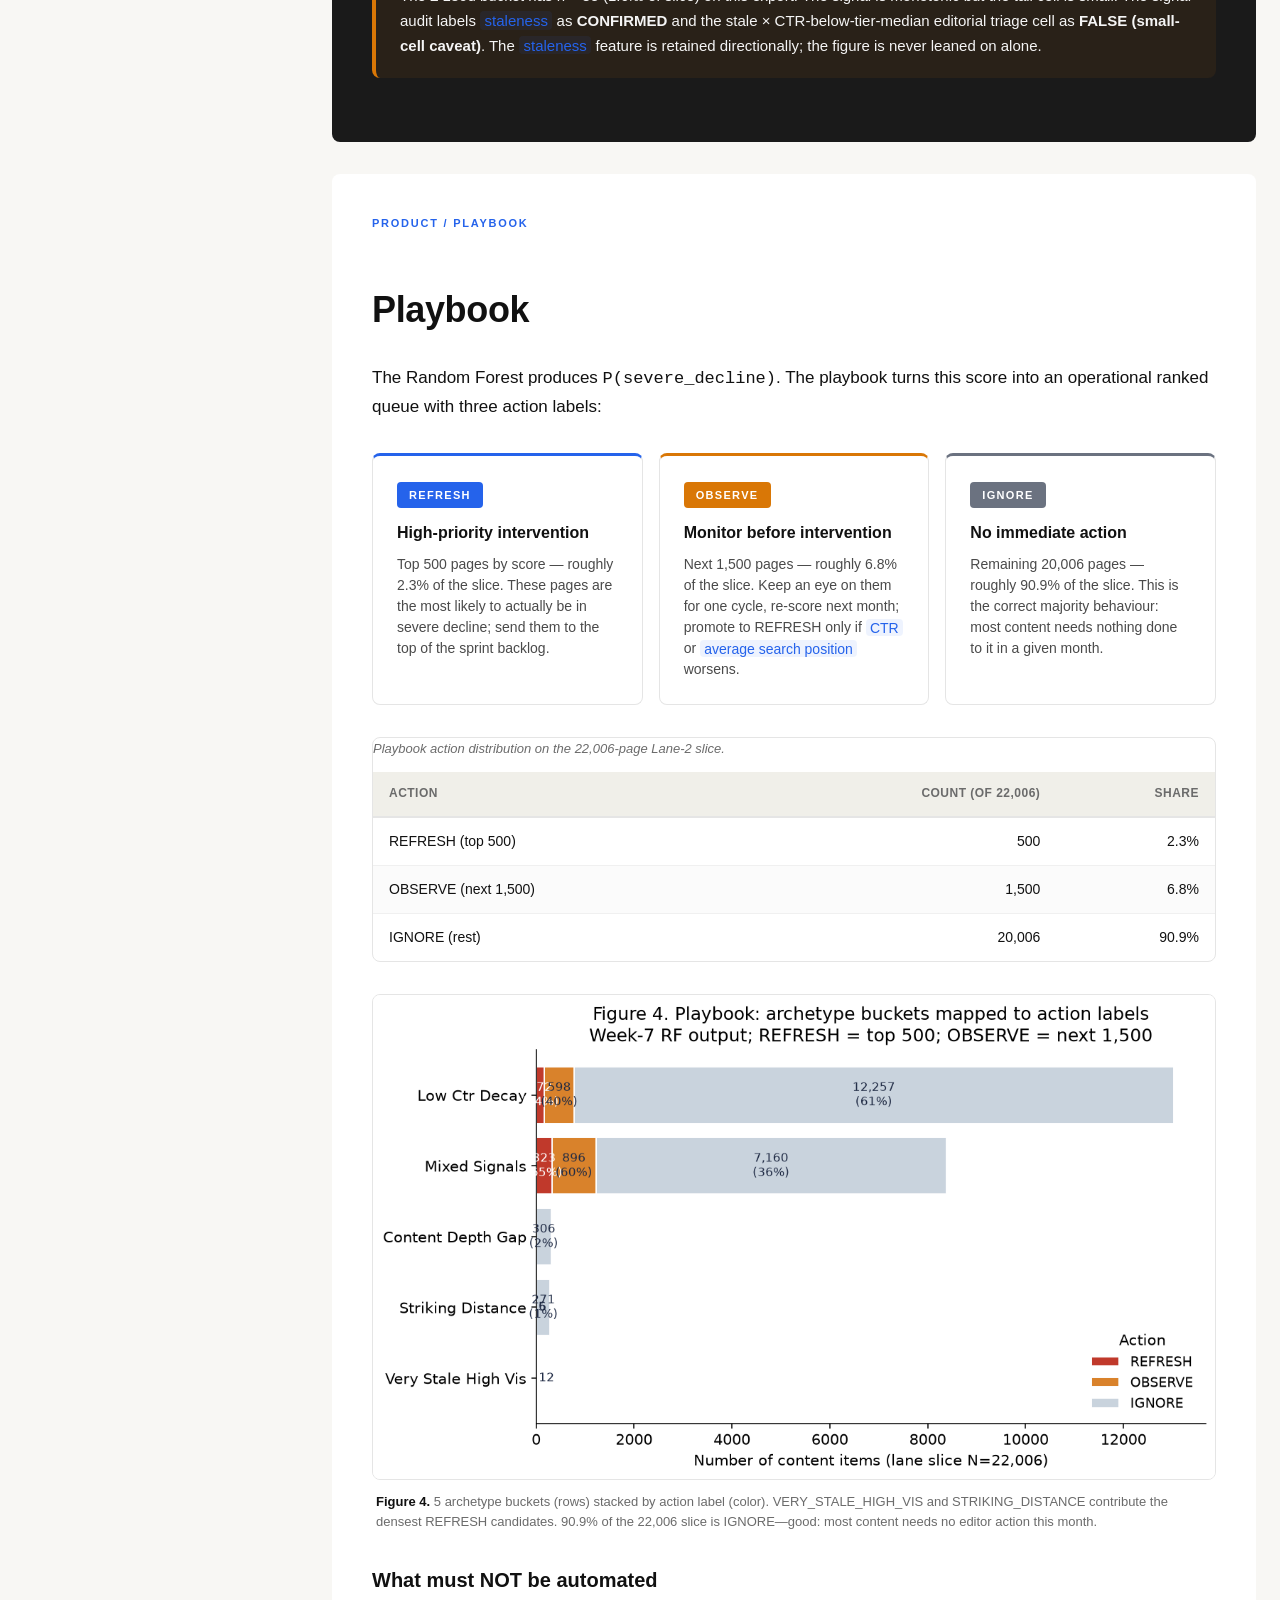
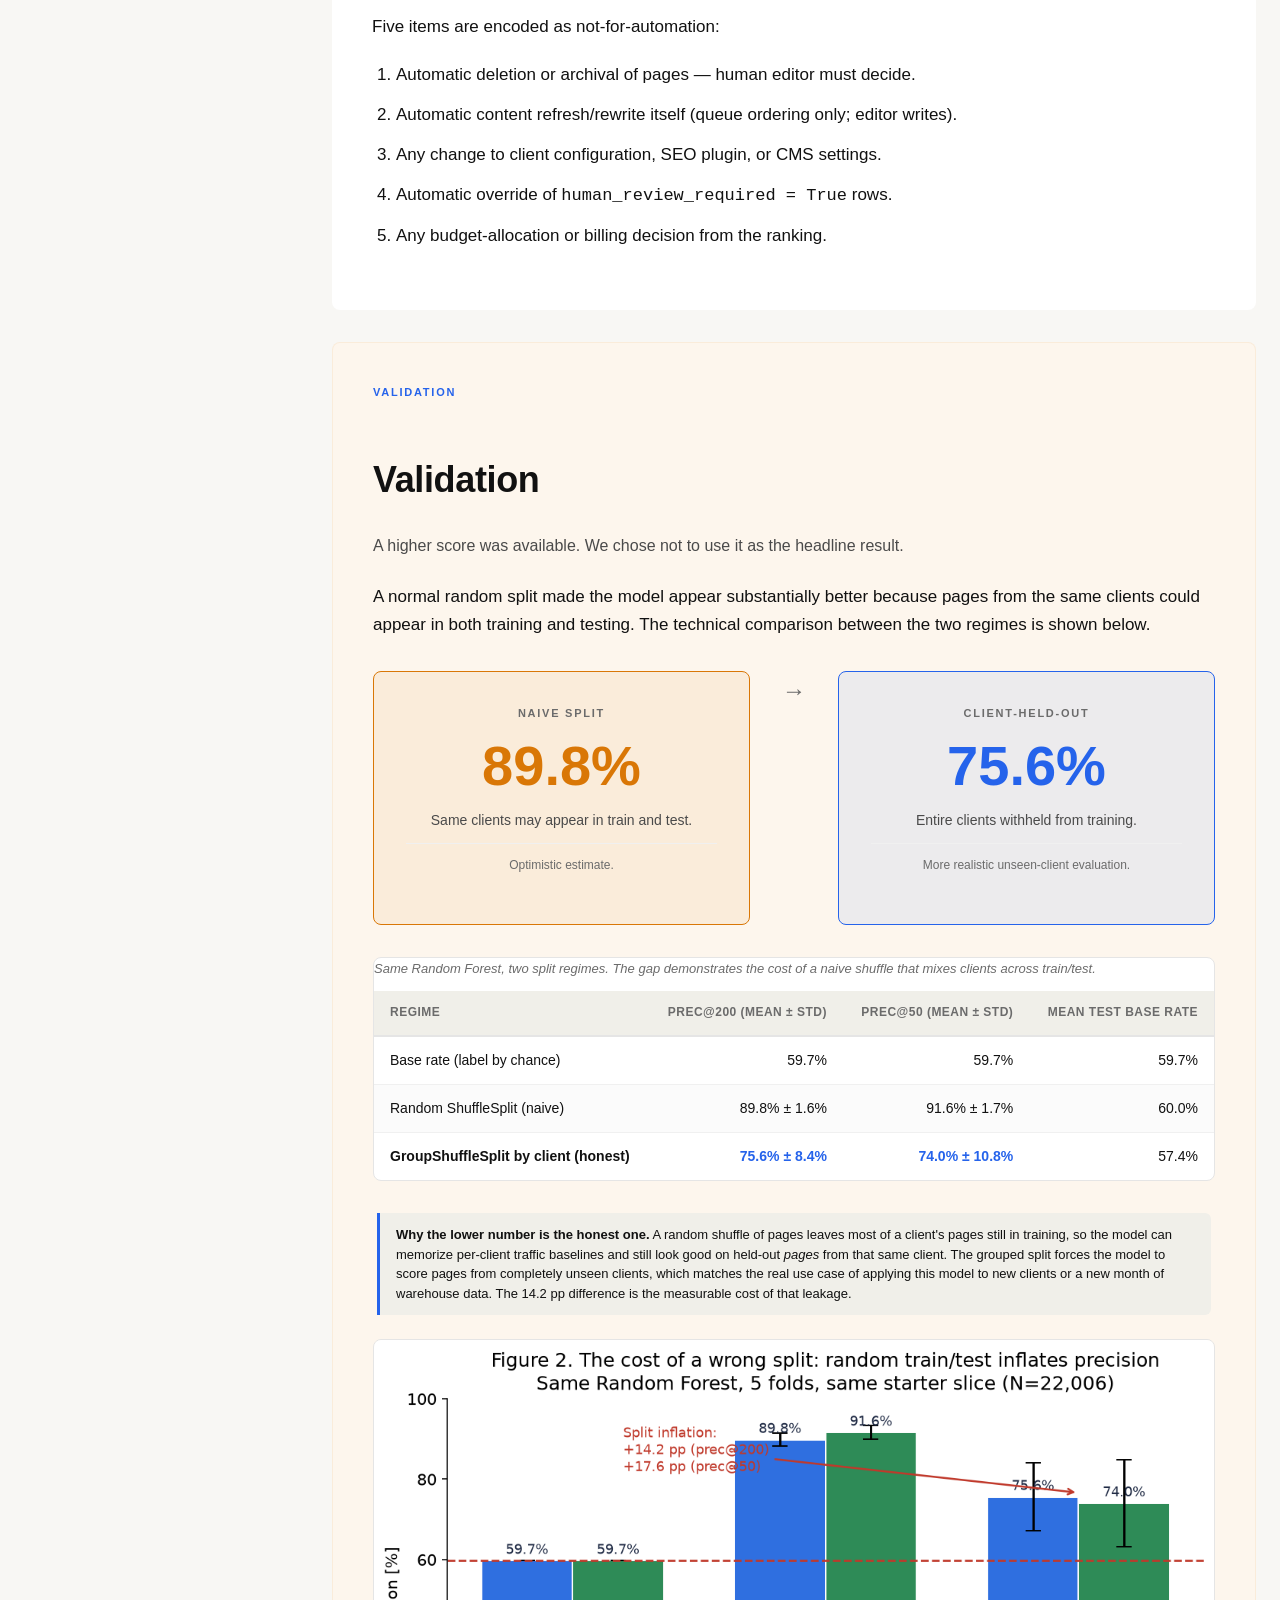
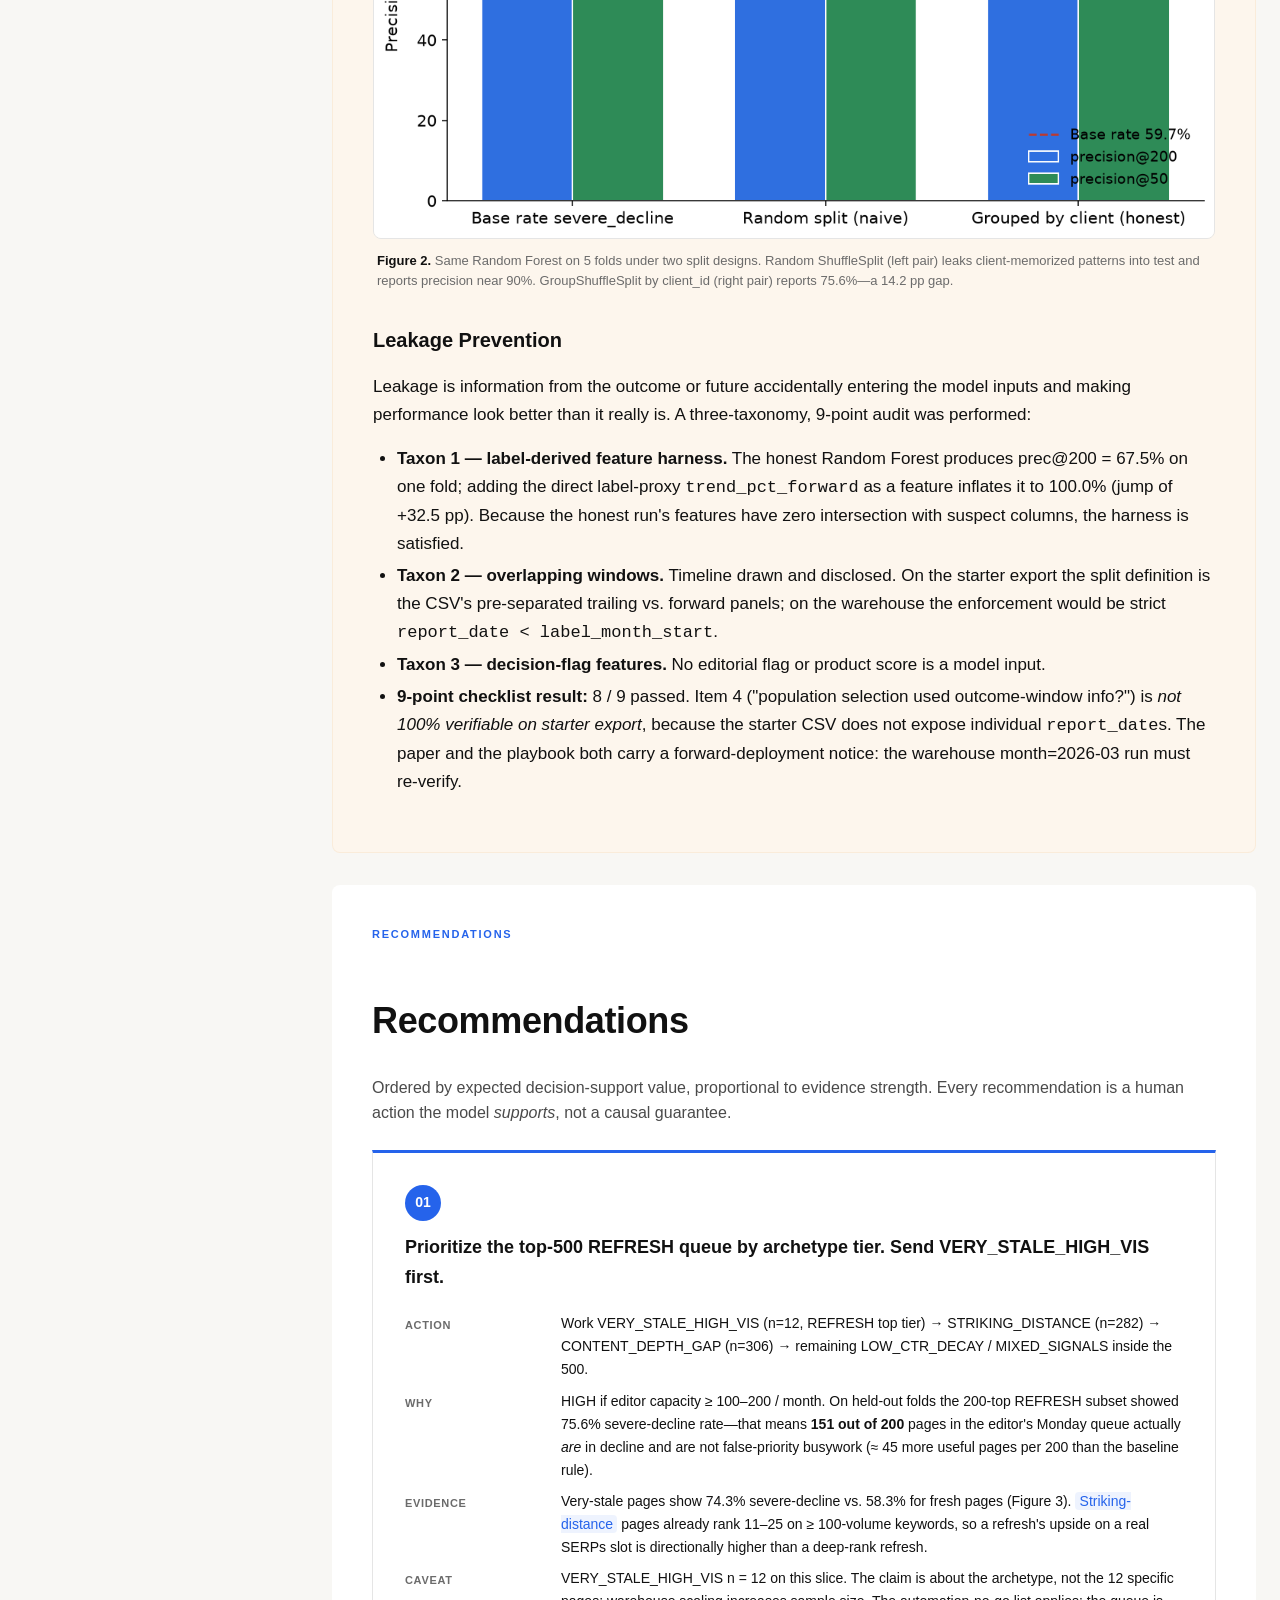
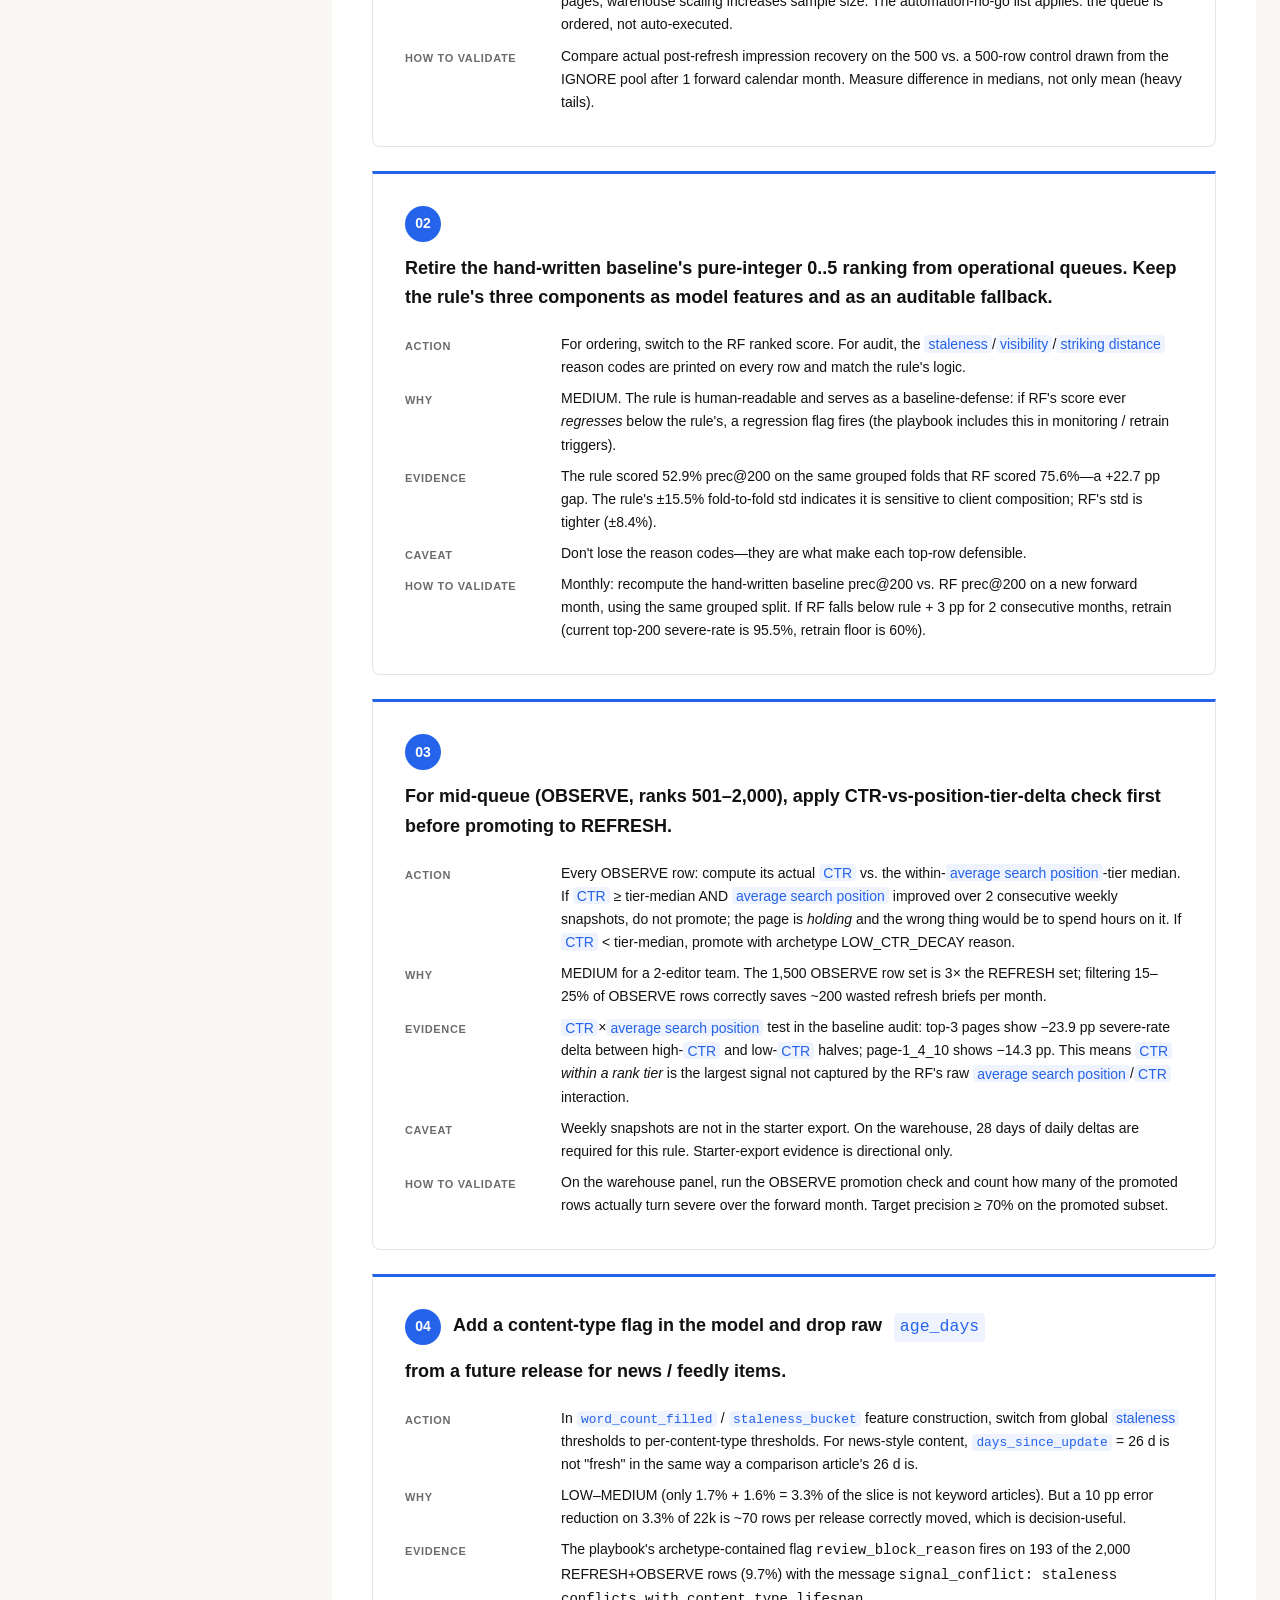
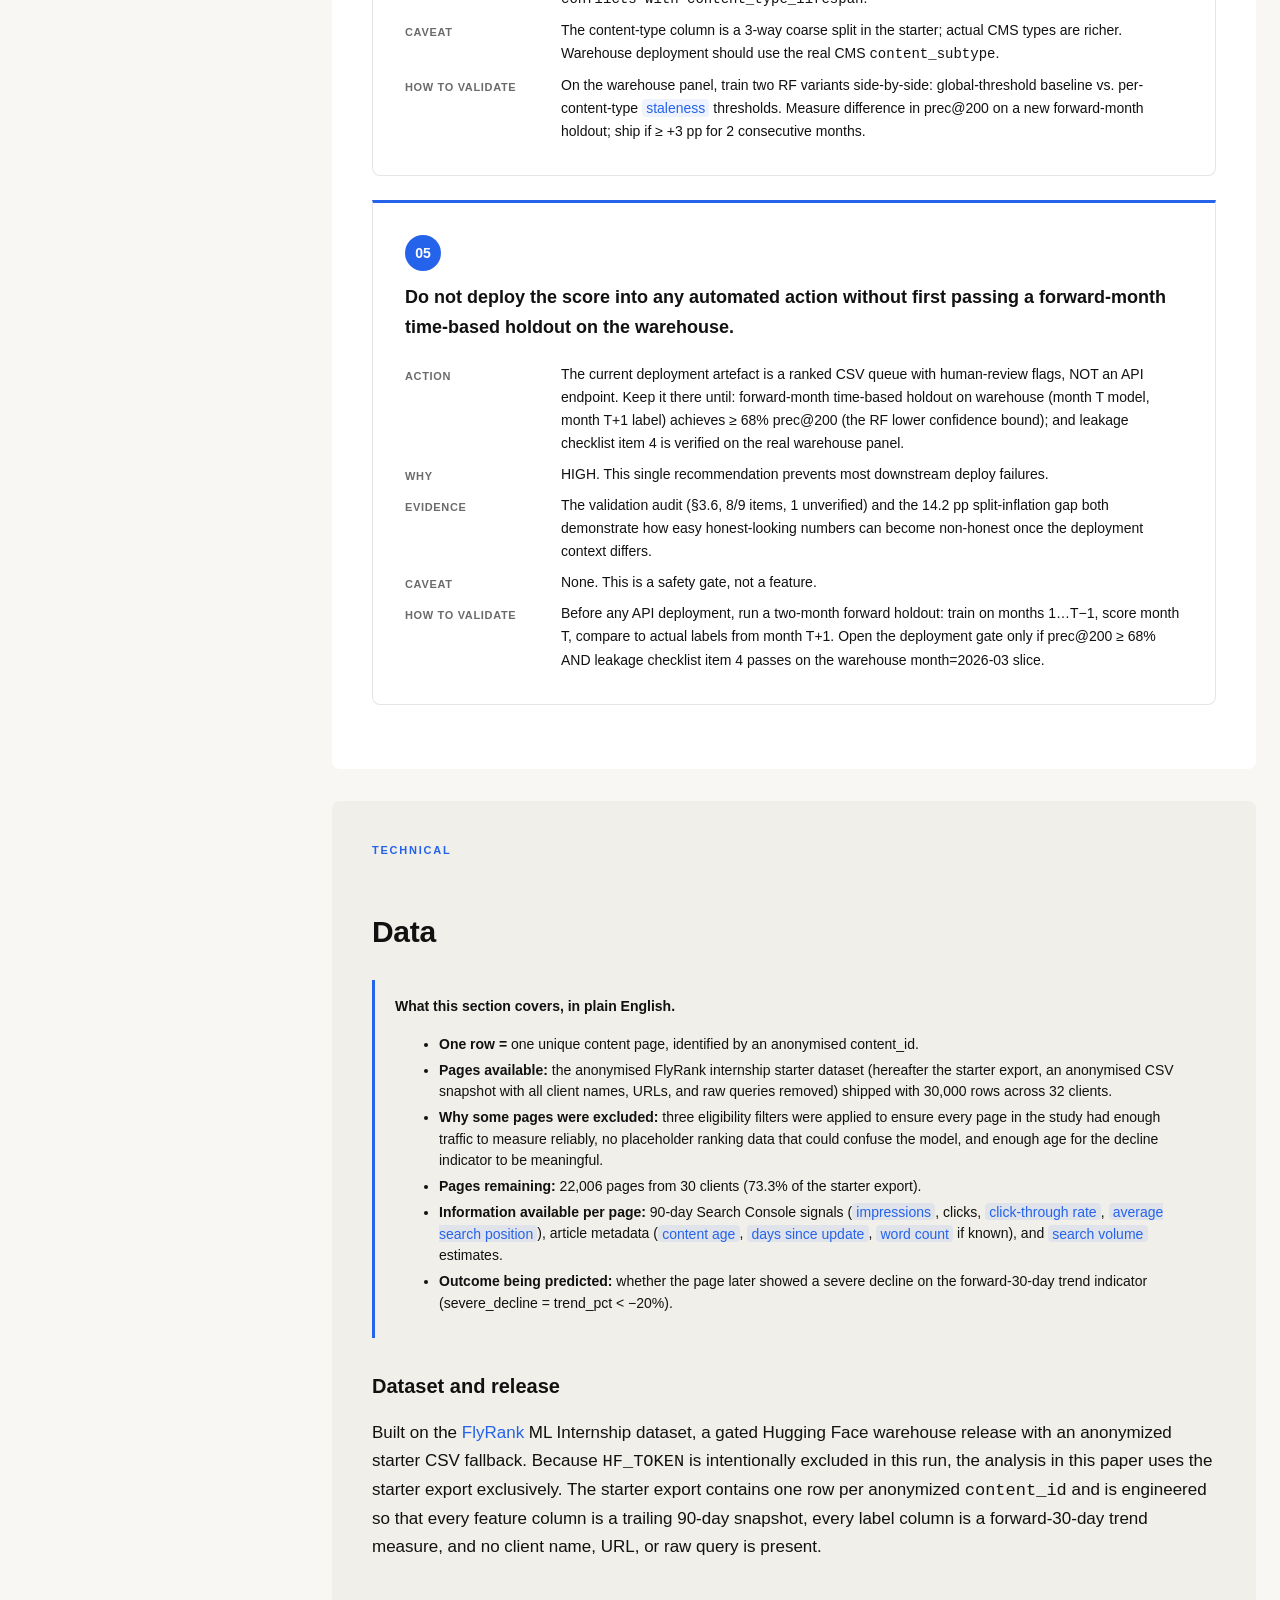
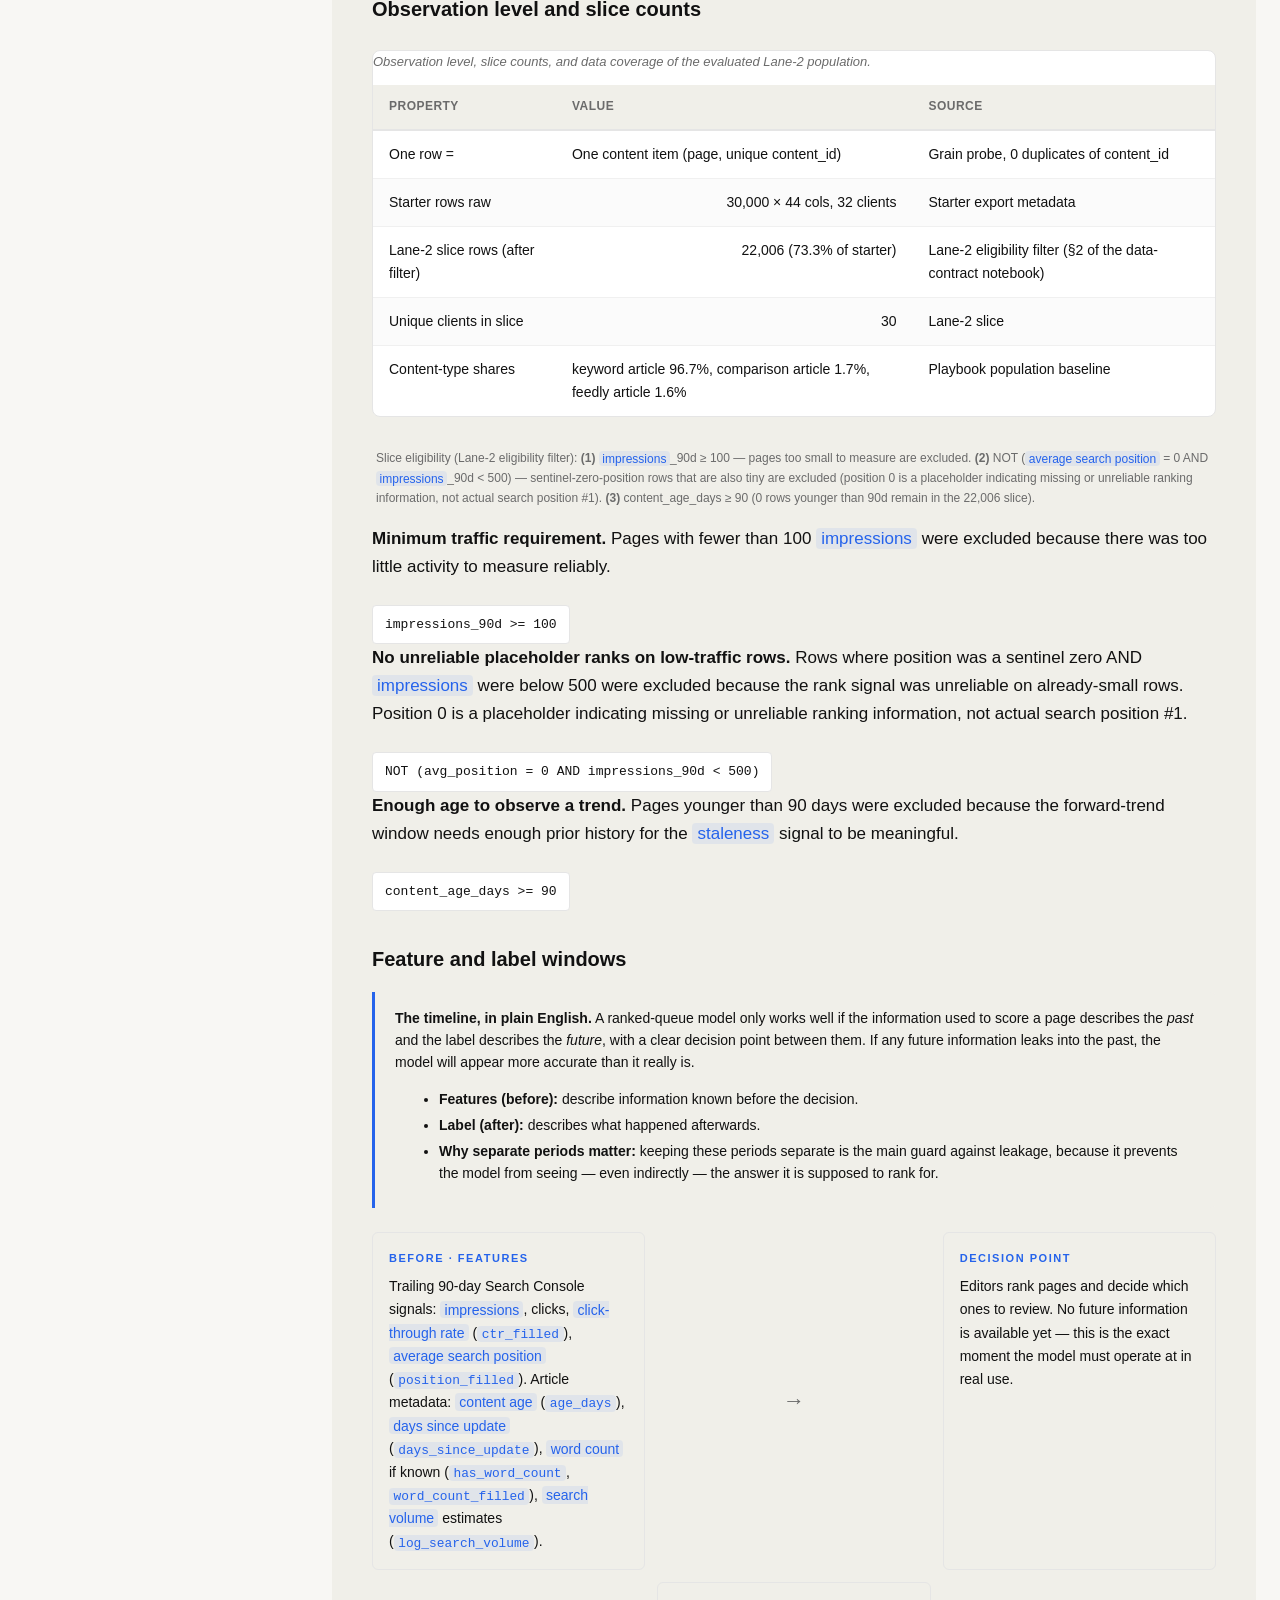
==== commit c7849c67: "UI changes" ====
--- a/docs/index.html
+++ b/docs/index.html
@@ -28,410 +28,253 @@
 
 <div class="page">
   <nav id="sitenav" class="sitenav" aria-label="Section navigation">
-    <h2>Contents</h2>
+    <div class="sitenav-brand">FLYRANK</div>
+    <div class="sitenav-subtitle">ML CASE STUDY</div>
     <ul>
-      <li><a href="#abstract">Abstract</a></li>
-      <li><a href="#introduction">1. Introduction</a></li>
-      <li><a href="#data">2. Data</a></li>
-      <li><a href="#methodology">3. Methodology</a>
-        <ul class="sub">
-          <li><a href="#m-label">3.1 What is the model trying to identify?</a></li>
-          <li><a href="#m-features">3.2 What information does the model use?</a></li>
-          <li><a href="#m-baseline">3.3 What was the existing approach?</a></li>
-          <li><a href="#m-models">3.4 What models were tested?</a></li>
-          <li><a href="#m-validation">3.5 How was the test kept fair?</a></li>
-          <li><a href="#m-leakage">3.6 How was cheating / leakage prevented?</a></li>
-          <li><a href="#m-metrics">3.7 How was performance measured?</a></li>
-        </ul>
-      </li>
-      <li><a href="#results">4. Results</a>
-        <ul class="sub">
-          <li><a href="#r-comparison">4.1 Comparison</a></li>
-          <li><a href="#r-split">4.2 Split design</a></li>
-          <li><a href="#r-staleness">4.3 Staleness</a></li>
-          <li><a href="#r-errors">4.4 Errors and interpretation</a></li>
-          <li><a href="#r-wins">4.5 Rule wins / model wins</a></li>
-        </ul>
-      </li>
-      <li><a href="#playbook">5. Playbook</a></li>
-      <li><a href="#recommendations">6. Recommendations</a></li>
-      <li><a href="#limitations">7. Limitations</a></li>
-      <li><a href="#reproducibility">8. Reproducibility</a></li>
-      <li><a href="#acknowledgments">9. Acknowledgments</a></li>
+      <li><a href="#overview" class="nav-top">Overview</a></li>
+      <li><a href="#problem" class="nav-top">Problem</a></li>
+      <li><a href="#approach" class="nav-top">Approach</a></li>
+      <li><a href="#results" class="nav-top">Results</a></li>
+      <li><a href="#playbook" class="nav-top">Playbook</a></li>
+      <li><a href="#validation" class="nav-top">Validation</a></li>
+      <li><a href="#recommendations" class="nav-top">Recommendations</a></li>
+      <li class="nav-divider" aria-hidden="true"></li>
+      <li><a href="#data" class="nav-technical">Data</a></li>
+      <li><a href="#methodology" class="nav-technical">Methodology</a></li>
+      <li><a href="#limitations" class="nav-technical">Limitations</a></li>
+      <li><a href="#reproducibility" class="nav-technical">Reproducibility</a></li>
+      <li><a href="#acknowledgments" class="nav-technical">Acknowledgments</a></li>
     </ul>
   </nav>
 
   <main id="main">
-    <header class="masthead" role="banner">
-      <p class="kicker">FlyRank ML Internship Research Project · Capstone</p>
-      <h1 class="title" id="top">Which Content Pages Should Editors Review First?</h1>
-      <p class="paper-subtitle">Comparing a hand-written prioritisation rule with machine-learning models on client-held-out data</p>
+    <!-- ================= HERO ================= -->
+    <header class="hero" role="banner">
+      <div class="hero-left">
+        <p class="hero-kicker">FLYRANK · ML INTERNSHIP CAPSTONE</p>
+        <h1 class="hero-title">Which content pages should editors review first?</h1>
+        <p class="hero-description">An ML ranking system for prioritising content refreshes using client-held-out validation.</p>
+        
+        <div class="hero-author">
+          <span class="author-name">Amir Oyeleke</span>
+          <span class="author-role">Machine Learning Engineer</span>
+        </div>
+
+        <div class="hero-cta">
+          <a href="#results" class="btn btn-primary">View Results</a>
+          <a href="https://github.com/Lakes41/flyrank-ml" target="_blank" rel="noopener noreferrer" class="btn btn-secondary">View Repository ↗</a>
+        </div>
+      </div>
+
+      <div class="hero-right">
+        <div class="hero-metrics-panel">
+          <div class="metrics-panel-header">MODEL RESULT</div>
+          
+          <div class="hero-metric-primary">
+            <div class="hero-metric-value">75.6%</div>
+            <div class="hero-metric-label">Precision@200</div>
+            <div class="hero-metric-sublabel">Random Forest</div>
+          </div>
+
+          <div class="hero-metric-diff">
+            <div class="hero-metric-diff-value">+22.7pp</div>
+            <div class="hero-metric-diff-label">vs existing rule</div>
+          </div>
+
+          <div class="hero-metric-impact">
+            <div class="hero-metric-impact-value">+45</div>
+            <div class="hero-metric-impact-label">additional useful pages per 200 reviewed</div>
+          </div>
+
+          <div class="hero-baseline">
+            <div class="hero-baseline-label">Baseline comparison</div>
+            <div class="hero-baseline-value">52.9%</div>
+            <div class="hero-baseline-name">Existing rule</div>
+          </div>
+        </div>
+
+        <div class="hero-metadata">
+          <div class="hero-metadata-item">
+            <span class="hero-metadata-value">22,006</span>
+            <span>eligible pages</span>
+          </div>
+          <div class="hero-metadata-item">
+            <span class="hero-metadata-value">30</span>
+            <span>clients</span>
+          </div>
+          <div class="hero-metadata-item">
+            <span class="hero-metadata-value">5</span>
+            <span>validation folds</span>
+          </div>
+        </div>
+      </div>
     </header>
 
-    <div class="author-block" aria-label="Author information">
-      <div class="name">Amir Oyeleke</div>
-      <div class="role">Machine Learning Engineer</div>
-      <div class="author-links" aria-label="Author links">
-        <a href="https://github.com/lakes41/" target="_blank" rel="noopener noreferrer">GitHub</a>
-        <span class="sep" aria-hidden="true">·</span>
-        <a href="https://www.linkedin.com/in/amir-oyeleke-5b3168296" target="_blank" rel="noopener noreferrer">LinkedIn</a>
-        <span class="sep" aria-hidden="true">·</span>
-        <a href="mailto:Oyelekeamir123@gmail.com">Email</a>
-        <span class="sep" aria-hidden="true">·</span>
-        <a href="https://github.com/Lakes41/flyrank-ml" target="_blank" rel="noopener noreferrer">Repository</a>
-      </div>
-    </div>
-
-    <!-- ================= ABSTRACT ================= -->
-    <section id="abstract" aria-labelledby="abstract-h">
-      <div class="abstract" role="doc-abstract">
-        <span class="label">Abstract</span>
-        <p class="abstract-part" id="abstract-h"><strong class="label-num">1. Problem.</strong> Content teams must decide each month which content pages to refresh, but with thousands of pages in the queue and traffic concentrated in a heavy-tailed top tier, human triage alone misses high-value opportunities.</p>
-        <p class="abstract-part"><strong class="label-num">2. Data.</strong> The study evaluates 22,006 anonymised content pages from 32 clients, drawn from the FlyRank ML Internship starter dataset after applying the eligibility filters.</p>
-        <p class="abstract-part"><strong class="label-num">3. Method.</strong> We compare a frozen hand-written prioritisation rule, a Logistic Regression, and a Random Forest. The test keeps entire clients out of training so the model is scored only on clients it has never seen before.</p>
-        <p class="abstract-part"><strong class="label-num">4. Result.</strong> The Random Forest achieves a precision@200 of 75.6% ± 8.4% on held-out clients, versus 52.9% ± 15.5% for the hand-written rule on the same folds — a +22.7 percentage-point gap, measured against a 59.7% severe-decline base rate. A leakage audit confirms no label-derived feature remained.</p>
-        <p class="abstract-part"><strong class="label-num">5. Practical implication.</strong> Within a fixed 200-page monthly review capacity the Random Forest identifies approximately 45 additional severe-decline pages per cycle compared with the existing rule, turning more of the editor's time into real priority work. Full methodology, leakage details, limitations and reproducibility references follow in later sections.</p>
-      </div>
-    </section>
-
-    <!-- ================= IN PLAIN ENGLISH ================= -->
-    <section aria-labelledby="plain-h" id="plain-english">
-      <div class="plain">
-        <h2 id="plain-h">In plain English</h2>
-        <p><strong>The editorial problem.</strong> Each month an editor or SEO team must decide which of thousands of pages are worth refreshing. A site might publish or maintain 20,000+ long-form articles; no human team can re-read all of them. The pages that actually <em>need</em> attention are scattered unevenly — a few high-traffic pages carry most of the opportunity, so the <em>order</em> in which pages are reviewed matters more than classifying every page correctly.</p>
-        <p><strong>Why reviewing every page is impractical.</strong> On the evaluated 22,006-page slice, 59.7% of pages show some degree of severe decline on a proxy trend indicator. Even if editors had time to review all 22,006 pages, most changes would be unnecessary or low-upside. Reviewing the <em>top 200</em> ranked by a model concentrates effort on the highest-expected-value candidates, where each hour of editorial time has the most impact.</p>
-        <p><strong>What the existing baseline rule does.</strong> The frozen hand-written baseline scores every page on three integer buckets — <span class="feature">staleness</span> (0/1/2 by age since last update), <span class="feature">visibility</span> (0/1/2 by 90-day <span class="feature">impressions</span>), and a <span class="feature">striking distance</span> bonus (1 if the page ranks 11–25 on a keyword with meaningful <span class="feature">search volume</span>, else 0). It adds them up (0–5) and sends the highest-scoring pages to the front of the queue. This rule is simple, auditable, and free to run — but it ignores the 8 other signals that can help.</p>
-        <p><strong>What the ML model adds on top of the rule.</strong> The Random Forest re-uses the same three bucket components as raw features (so the rule is a strict subset of what the model <em>could</em> reproduce), then also learns interactions across eight additional signals: <span class="feature">click-through rate</span>, average Search Console <span class="feature">average search position</span>, keyword <span class="feature">search volume</span>, article <span class="feature">content age</span>, staleness × CTR co-occurrence, content-depth flag, median-imputed <span class="feature">word count</span>, and a log-scale transform on <span class="feature">impressions</span> and volume. It learns which combinations of features actually coincide with observed decline on held-out clients.</p>
-        <p><strong>The headline result.</strong> Measured across 5 independent folds where entire clients are hidden from training, the Random Forest finds severe-decline pages in the top-200 at a rate of 75.6%, versus 52.9% for the hand-written baseline. In intuitive numbers: about <strong>151 useful severe-decline pages per 200 reviewed</strong> using the Random Forest, about <strong>106 per 200</strong> using the existing baseline rule — <strong>45 additional useful candidates</strong> within the same monthly review capacity, an improvement of <strong>+22.7 percentage points</strong>.</p>
-        <p><strong>Why it matters.</strong> The improvement is real and honest, not inflated by client-memorization: a naive shuffle that mixes clients between train and test reports 89.8% (14.2 pp higher), which we explicitly reject as too optimistic for production. Publishing 45 more real priorities each month is a tangible time win for an editor team — it moves more of the queue from guesswork to evidence. The model is still a <em>decision-support</em> tool; it ranks pages, it does not (and should not) auto-refresh or auto-delete anything.</p>
-      </div>
-
-      <div class="findings" aria-label="Key findings at a glance">
-        <div class="finding">
-          <div class="n">22,006</div>
-          <div class="u">pages evaluated</div>
-          <span class="l">Lane-2 slice from the FlyRank internship starter export after Lane-2 eligibility filter (<span class="feature">impressions</span> ≥ 100, no sentinel positions, ≥ 90 days old).</span>
-        </div>
-        <div class="finding">
-          <div class="n">75.6%</div>
-          <div class="u">Random Forest precision@200</div>
-          <span class="l">≈ 151 useful severe-decline pages per 200 reviewed on honest client-held-out splits (± 8.4% std).</span>
-        </div>
-        <div class="finding">
-          <div class="n">52.9%</div>
-          <div class="u">Hand-written baseline precision@200</div>
-          <span class="l">≈ 106 useful severe-decline pages per 200 reviewed using the existing hand-written baseline (± 15.5% fold std).</span>
-        </div>
-        <div class="finding">
-          <div class="n">+22.7 pp</div>
-          <div class="u">RF over baseline (absolute)</div>
-          <span class="l">≈ 45 additional severe-decline pages found within the same 200-page monthly review capacity on held-out clients.</span>
-        </div>
-      </div>
-    </section>
-
-    <!-- ================= 1. INTRODUCTION ================= -->
-    <section id="introduction" aria-labelledby="intro-h">
-      <h2 class="section-title" id="intro-h"><span class="num">1</span>Introduction / Problem Statement</h2>
+    <!-- ================= OVERVIEW ================= -->
+    <section id="overview" aria-labelledby="overview-h">
+      <div class="section-eyebrow">PROJECT AT A GLANCE</div>
+      <h2 class="section-title" id="overview-h">Overview</h2>
+      
+      <div class="overview-grid">
+        <div class="overview-item">
+          <div class="overview-number">01</div>
+          <div class="overview-label">Problem</div>
+          <div class="overview-content">22,006 eligible pages compete for limited review capacity.</div>
+        </div>
+        <div class="overview-item">
+          <div class="overview-number">02</div>
+          <div class="overview-label">Approach</div>
+          <div class="overview-content">Compare the existing prioritisation rule with learned ranking models.</div>
+        </div>
+        <div class="overview-item">
+          <div class="overview-number">03</div>
+          <div class="overview-label">Outcome</div>
+          <div class="overview-content">75.6% Precision@200 and approximately 45 additional useful pages.</div>
+        </div>
+      </div>
+    </section>
+
+    <!-- ================= PROBLEM ================= -->
+    <section id="problem" aria-labelledby="problem-h" class="section-surface-white">
+      <div class="section-eyebrow">THE PROBLEM</div>
+      <h2 class="section-title" id="problem-h">Problem</h2>
+
+      <div class="problem-scale">
+        <div class="problem-scale-header">The scale of the challenge</div>
+        <div class="problem-scale-value">22,006 eligible pages</div>
+        <div class="problem-scale-bar">
+          <div class="problem-scale-bar-fill problem-scale-large"></div>
+        </div>
+        <p class="text-secondary">Only 200 can realistically be reviewed each month.</p>
+        <div class="problem-scale-bar">
+          <div class="problem-scale-bar-fill problem-scale-small"></div>
+        </div>
+      </div>
 
       <p>FlyRank content teams publish long-form keyword articles at scale. Search traffic follows a heavy-tailed distribution: on the evaluated slice the top 1% of pages by <span class="feature">impressions</span> account for <strong>20.9%</strong> of the total 90-day <span class="feature">impressions</span>, and the top 1% by clicks for <strong>30.4%</strong> of clicks. A few wrong decisions concentrate a lot of missed opportunity, so the order in which pages land on the review queue matters more than a global classification.</p>
 
-      <p><strong>Research question.</strong> Given a page's trailing 90-day Search Console signals, article metadata, <span class="feature">search volume</span> estimates, and last-update age—<em>in which order should an editor review pages</em>, and which pages should a reviewer simply ignore?</p>
-
-      <p>The output is not a "decline predictor" in the business sense. It is a ranked queue with three action labels (REFRESH / OBSERVE / IGNORE), per-row reason codes, confidence bands, and explicit no-automation flags. Associations between features and a severe-decline outcome are used to produce that ranking. No claim of causality is made; no claim about forward-month performance on the warehouse panel is made from this starter export.</p>
-
-      <p><strong>Scope.</strong> Lane 2, the subset of pages eligible for the content-priority workflow (pages with enough traffic to measure reliably): pages with ≥ 100 <span class="feature">impressions</span> over 90 days, excluding sentinel-zero-position rows that have fewer than 500 <span class="feature">impressions</span>, and excluding pages younger than 90 days from content publication. The label is an observed <em>post hoc</em> severe-decline indicator (<code>trend_pct &lt; −20%</code>) computed on the starter export's two-panel snapshot. This framing matches the Lane-2 eligibility filter and deliberately avoids any future-looking information in the feature set.</p>
-    </section>
-
-    <hr class="divider" />
-
-    <!-- ================= 2. DATA ================= -->
-    <section id="data" aria-labelledby="data-h">
-      <h2 class="section-title" id="data-h"><span class="num">2</span>Data</h2>
-
-      <div class="preamble">
-      <p><strong>What this section covers, in plain English.</strong></p>
-      <ul>
-      <li><strong>One row =</strong> one unique content page, identified by an anonymised content_id.</li>
-      <li><strong>Pages available:</strong> the anonymised FlyRank internship starter dataset (hereafter the starter export, an anonymised CSV snapshot with all client names, URLs, and raw queries removed) shipped with 30,000 rows across 32 clients.</li>
-      <li><strong>Why some pages were excluded:</strong> three eligibility filters were applied to ensure every page in the study had enough traffic to measure reliably, no placeholder ranking data that could confuse the model, and enough age for the decline indicator to be meaningful.</li>
-      <li><strong>Pages remaining:</strong> 22,006 pages from 30 clients (73.3% of the starter export).</li>
-      <li><strong>Information available per page:</strong> 90-day Search Console signals (<span class="feature">impressions</span>, clicks, <span class="feature">click-through rate</span>, <span class="feature">average search position</span>), article metadata (<span class="feature">content age</span>, <span class="feature">days since update</span>, <span class="feature">word count</span> if known), and <span class="feature">search volume</span> estimates.</li>
-      <li><strong>Outcome being predicted:</strong> whether the page later showed a severe decline on the forward-30-day trend indicator (severe_decline = trend_pct < −20%).</li>
-      </ul>
-      </div>
-
-      <h3 id="d-release">2.1 Dataset and release</h3>
-      <p>Built on the <a href="https://flyrank.ai" target="_blank" rel="noopener noreferrer">FlyRank</a> ML Internship dataset, a gated Hugging Face warehouse release with an anonymized starter CSV fallback. Because <code>HF_TOKEN</code> is intentionally excluded in this run, the analysis in this paper uses the starter export exclusively. The starter export contains one row per anonymized <code>content_id</code> and is engineered so that every feature column is a trailing 90-day snapshot, every label column is a forward-30-day trend measure, and no client name, URL, or raw query is present.</p>
-
-      <h3 id="d-grain">2.2 Observation level and slice counts</h3>
-
-      <div class="table-wrap">
-        <table>
-          <caption>Observation level, slice counts, and data coverage of the evaluated Lane-2 population.</caption>
-          <thead>
-            <tr><th>Property</th><th>Value</th><th>Source</th></tr>
-          </thead>
-          <tbody>
-            <tr><td>One row =</td><td>One content item (page, unique content_id)</td><td>Grain probe, 0 duplicates of content_id</td></tr>
-            <tr><td>Starter rows raw</td><td class="num">30,000 × 44 cols, 32 clients</td><td>Starter export metadata</td></tr>
-            <tr><td>Lane-2 slice rows (after filter)</td><td class="num">22,006 (73.3% of starter)</td><td>Lane-2 eligibility filter (§2 of the data-contract notebook)</td></tr>
-            <tr><td>Unique clients in slice</td><td class="num">30</td><td>Lane-2 slice</td></tr>
-            <tr><td>Content-type shares</td><td>keyword article 96.7%, comparison article 1.7%, feedly article 1.6%</td><td>Playbook population baseline</td></tr>
-          </tbody>
-        </table>
-      </div>
-      <p class="table-note">Slice eligibility (Lane-2 eligibility filter): <strong>(1)</strong> <span class="feature">impressions</span>_90d ≥ 100 — pages too small to measure are excluded. <strong>(2)</strong> NOT (<span class="feature">average search position</span> = 0 AND <span class="feature">impressions</span>_90d &lt; 500) — sentinel-zero-position rows that are also tiny are excluded (position 0 is a placeholder indicating missing or unreliable ranking information, not actual search position #1). <strong>(3)</strong> content_age_days ≥ 90 (0 rows younger than 90d remain in the 22,006 slice).</p>
-
-      <p><strong>Minimum traffic requirement.</strong> Pages with fewer than 100 <span class="feature">impressions</span> were excluded because there was too little activity to measure reliably.</p>
-      <p class="filter-rule">impressions_90d >= 100</p>
-      <p><strong>No unreliable placeholder ranks on low-traffic rows.</strong> Rows where position was a sentinel zero AND <span class="feature">impressions</span> were below 500 were excluded because the rank signal was unreliable on already-small rows. Position 0 is a placeholder indicating missing or unreliable ranking information, not actual search position #1.</p>
-      <p class="filter-rule">NOT (avg_position = 0 AND impressions_90d < 500)</p>
-      <p><strong>Enough age to observe a trend.</strong> Pages younger than 90 days were excluded because the forward-trend window needs enough prior history for the <span class="feature">staleness</span> signal to be meaningful.</p>
-      <p class="filter-rule">content_age_days >= 90</p>
-
-      <h3 id="d-windows">2.3 Feature and label windows</h3>
-
-      <div class="preamble">
-      <p><strong>The timeline, in plain English.</strong> A ranked-queue model only works well if the information used to score a page describes the <em>past</em> and the label describes the <em>future</em>, with a clear decision point between them. If any future information leaks into the past, the model will appear more accurate than it really is.</p>
-      <ul>
-      <li><strong>Features (before):</strong> describe information known before the decision.</li>
-      <li><strong>Label (after):</strong> describes what happened afterwards.</li>
-      <li><strong>Why separate periods matter:</strong> keeping these periods separate is the main guard against leakage, because it prevents the model from seeing — even indirectly — the answer it is supposed to rank for.</li>
-      </ul>
-      </div>
-
-      <div class="timeline" role="img" aria-label="Past information to decision point to future outcome timeline">
-        <div class="tl"><p class="h">Before · Features</p>Trailing 90-day Search Console signals: <span class="feature">impressions</span>, clicks, <span class="feature">click-through rate</span> (<code class="feature">ctr_filled</code>), <span class="feature">average search position</span> (<code class="feature">position_filled</code>). Article metadata: <span class="feature">content age</span> (<code class="feature">age_days</code>), <span class="feature">days since update</span> (<code class="feature">days_since_update</code>), <span class="feature">word count</span> if known (<code class="feature">has_word_count</code>, <code class="feature">word_count_filled</code>), <span class="feature">search volume</span> estimates (<code class="feature">log_search_volume</code>).</div>
-        <div class="tl tl-arrow">→</div>
-        <div class="tl"><p class="h">Decision point</p>Editors rank pages and decide which ones to review. No future information is available yet — this is the exact moment the model must operate at in real use.</div>
-        <div class="tl tl-arrow">→</div>
-        <div class="tl"><p class="h">After · Label</p>Forward 30-day trend indicator: did the page show severe decline? This is the outcome the model is trying to identify (<code>severe_decline</code>), and it must never appear — directly or indirectly — in the feature set.</div>
-      </div>
-
-      <p>All features are trailing-90-day aggregates or publish-time metadata (time-invariant relative to the decision moment). The label—severe-decline indicator (<code class="feature">severe_decline</code>) = forward trend percentage (<code>trend_pct</code>) &lt; −20%—is a proxy for the <em>forward</em> decline. The starter export ships pre-split into trailing-snapshot and forward-trend columns. On the warehouse panel the enforcement would be <code>report_date &lt; label_month_start</code>; that enforcement is out of scope for this starter export, and this limitation is disclosed explicitly in §7.</p>
-
-      <p><strong>Label base rate on the slice:</strong> 59.7% of the 22,006 rows have <code>severe_decline = 1</code>. A random ranked queue that took the top-200 would therefore be expected to hit about 59.7% severe-decline rows by chance. The metric (precision@K) is interpreted relative to that baseline.</p>
-
-      <h3 id="d-excluded">2.4 Excluded fields and why</h3>
-      <p>The following eight field families are <em>explicitly excluded from the model feature set</em>:</p>
-
-      <div class="excl">
-        <p><span class="w">What was excluded.</span> Forward trend outcomes.</p>
-        <p><span class="w">Technical fields.</span>
-          <span class="code">trend_pct</span>
-          <span class="code">trend_direction</span>
-        </p>
-        <p class="why"><span class="w">Why it was excluded.</span> These directly describe the future outcome the model is supposed to predict. Including them would give the model the answer.</p>
-      </div>
-
-      <div class="excl">
-        <p><span class="w">What was excluded.</span> Label siblings.</p>
-        <p><span class="w">Technical fields.</span>
-          <span class="code">any column with "decline" in the name</span>
-        </p>
-        <p class="why"><span class="w">Why it was excluded.</span> These are computed from the same forward-window totals used to build the label, so they are effectively the label with a different name.</p>
-      </div>
-
-      <div class="excl">
-        <p><span class="w">What was excluded.</span> 30-vs-previous-30 ratio columns.</p>
-        <p><span class="w">Technical fields.</span>
-          <span class="code">any 30-day-over-prior-30-day ratio feature</span>
-        </p>
-        <p class="why"><span class="w">Why it was excluded.</span> They overlap with the construction of trend_pct, so they would reveal part of the future outcome.</p>
-      </div>
-
-      <div class="excl">
-        <p><span class="w">What was excluded.</span> Existing editorial decision flags (if shipped).</p>
-        <p><span class="w">Technical fields.</span>
-          <span class="code">any editorial-flag / product-score column from outside the training panel</span>
-        </p>
-        <p class="why"><span class="w">Why it was excluded.</span> They encode a human decision that may already incorporate knowledge of the future trend, so they would not be a fair input.</p>
-      </div>
-
-      <div class="excl">
-        <p><span class="w">What was excluded.</span> Client-domain / URL / raw query / PII.</p>
-        <p><span class="w">Technical fields.</span>
-          <span class="code">client_domain</span>
-          <span class="code">raw query</span>
-          <span class="code">PII columns (not present in starter export; would be excluded if present)</span>
-        </p>
-        <p class="why"><span class="w">Why it was excluded.</span> Reproducibility and privacy — such fields should never be part of a public model input set, and could anchor predictions to identity rather than signal.</p>
-      </div>
-
-      <div class="excl">
-        <p><span class="w">What was excluded.</span> Row counts or revenue figures computed inside the label month.</p>
-        <p><span class="w">Technical fields.</span>
-          <span class="code">any in-label-month aggregations</span>
-        </p>
-        <p class="why"><span class="w">Why it was excluded.</span> They would violate the before/after timeline because the numbers come from the period the label is drawn from.</p>
-      </div>
-
-      <div class="excl">
-        <p><span class="w">What was excluded.</span> has_position=1 indicators tied to label-month impressions.</p>
-        <p><span class="w">Technical fields.</span>
-          <span class="code">any label-month has_position / coverage flag (currently unverifiable on starter export)</span>
-        </p>
-        <p class="why"><span class="w">Why it was excluded.</span> Because they would describe coverage during the label window, potentially leaking forward information.</p>
-      </div>
-
-      <div class="excl">
-        <p><span class="w">What was excluded.</span> Columns derived from the same last-30-days totals used in trend_pct.</p>
-        <p><span class="w">Technical fields.</span>
-          <span class="code">any last-30-days totals shared with trend_pct construction</span>
-        </p>
-        <p class="why"><span class="w">Why it was excluded.</span> They encode pieces of the label's own numerator or denominator, effectively giving the model partial access to the answer.</p>
-      </div>
-
-      <p>This exclusion set is checked in two places: the Lane-2 eligibility filter's leakage harness (column-set intersection, measured prec@200 jumps from 78.4% to 100% when label-derived columns are added), and the validation audit's 9-point leakage taxonomy attack.</p>
-    </section>
-
-    <hr class="divider" />
-
-    <!-- ================= 3. METHODOLOGY ================= -->
-    <section id="methodology" aria-labelledby="meth-h">
-      <h2 class="section-title" id="meth-h"><span class="num">3</span>Methodology</h2>
-
-      <div class="preamble">
-        <p><strong>Methodology, in seven natural questions.</strong> This section is structured around the questions a sceptical reader would ask first. Implementation details follow each answer; readers who only need the result can skip to §4.</p>
-        <ol>
-          <li><strong>What is the model trying to identify?</strong> → §3.1</li>
-          <li><strong>What information does the model use?</strong> → §3.2–§3.3</li>
-          <li><strong>What was the existing approach?</strong> → §3.3 (hand-written baseline)</li>
-          <li><strong>What models were tested?</strong> → §3.4</li>
-          <li><strong>How was the test kept fair?</strong> → §3.5 (client-held-out validation)</li>
-          <li><strong>How was cheating / leakage prevented?</strong> → §3.6</li>
-          <li><strong>How was performance measured?</strong> → §3.7 (precision@200, precision@50)</li>
-        </ol>
-      </div>
-
-      <h3 id="m-label">3.1 What is the model trying to identify?</h3>
-      <p>The label is the outcome the model is trying to identify (in this study, whether a page later showed severe decline).</p>
-      <ul>
-        <li><strong>Task:</strong> ranking via probabilistic binary classification. We learn a score <code>P(severe_decline = 1 | X)</code>, rank rows by decreasing score, and inspect the top-K for precision.</li>
-        <li>Ranking as a surrogate for action priority: a page that <em>ranked higher</em> on the held-out test fold is a page the editor should review <em>earlier</em> that month.</li>
-        <li>Causal silence: no assumption that a refresh <em>will</em> recover the trend; no assumption that a severe-decline label <em>caused</em> the model's feature distribution. The model is an associative priority ranker used as decision support.</li>
-        <li>Heavy-tailed traffic is handled by ranking (not a balanced-accuracy target) and by <code>log(1 + x)</code> preprocessing on <span class="feature">impressions</span> and <span class="feature">search volume</span>.</li>
-      </ul>
-
-      <p>Severe-decline indicator (<code class="feature">severe_decline</code>) (binary, 1 = YES) is defined as forward trend percentage (<code>trend_pct</code>) &lt; −20% on the starter export forward panel. This is the same label used throughout the project notebooks. The threshold is a <em>hand-written safe floor</em> used in the session—not tuned on the validation split. Base rate on the 22,006-slice: <strong>59.7%</strong>.</p>
-
-      <h3 id="m-features">3.2 What information does the model use?</h3>
-      <p>Features are the information available to the model when ranking a page; all are known before the decision moment, nothing from the future is allowed in.</p>
-      <p>Every feature below is known-before (trailing snapshot or static article metadata).</p>
-
-      <div class="table-wrap">
-        <table>
-          <caption>Feature construction table. All 11 features are knowable-before the label window.</caption>
-          <thead>
-            <tr><th>#</th><th>Feature</th><th>Kind</th><th>"Knowable when" and notes</th></tr>
-          </thead>
-          <tbody>
-            <tr><td>1</td><td><code class="feature">log_impressions_90d</code></td><td>Numeric</td><td>log(1 + <span class="feature">impressions</span>_90d) over trailing 90 days</td></tr>
-            <tr><td>2</td><td><code class="feature">ctr_filled</code></td><td>Numeric</td><td><span class="feature">Click-through rate</span> over trailing 90d; zeros filled via within-tier median</td></tr>
-            <tr><td>3</td><td><code class="feature">position_filled</code></td><td>Numeric</td><td><span class="feature">Average search position</span> (GSC); sentinel 0 → imputed using 50 (neutral "lost-50+" value)</td></tr>
-            <tr><td>4</td><td><code class="feature">log_search_volume</code></td><td>Numeric</td><td>log(1 + keyword_volume_estimate), 0-filled where missing; <span class="feature">keyword volume</span> log-scaled</td></tr>
-            <tr><td>5</td><td><code class="feature">age_days</code></td><td>Numeric</td><td><span class="feature">Content age</span> in days (static since publication)</td></tr>
-            <tr><td>6</td><td><code class="feature">days_since_update</code></td><td>Numeric</td><td><span class="feature">Days since update</span>; source of the <span class="feature">staleness</span> signal</td></tr>
-            <tr><td>7</td><td><code class="feature">staleness_bucket</code></td><td>Ordinal [0..2]</td><td><span class="feature">Staleness</span> bucket: &lt;90d = 0; 90–179d = 1; ≥180d = 2</td></tr>
-            <tr><td>8</td><td><code class="feature">vis_bucket</code></td><td>Ordinal [0..2]</td><td><span class="feature">Visibility</span> buckets: &lt;2k = 0; 2k–10k = 1; ≥10k = 2</td></tr>
-            <tr><td>9</td><td><code class="feature">striking_bonus</code></td><td>Binary</td><td><span class="feature">Striking-distance bonus</span>: 1 iff 11 ≤ <span class="feature">average search position</span> ≤ 25 AND <span class="feature">search volume</span> ≥ 100</td></tr>
-            <tr><td>10</td><td><code class="feature">has_word_count</code></td><td>Binary</td><td><span class="feature">Word-count availability flag</span>; 0 means NULL not 0 words</td></tr>
-            <tr><td>11</td><td><code class="feature">word_count_filled</code></td><td>Numeric</td><td>Median-imputed <span class="feature">word count</span>: word_count if known, else within-content-type median</td></tr>
-          </tbody>
-        </table>
-      </div>
-
-      <p>The three bucket columns (7–9) are the components of the hand-written baseline rule. Including them as raw features in the classifier lets the hand-written baseline nest <em>inside</em> every tree/split—guaranteeing the baseline is fair: the Random Forest can trivially reproduce the rule, and any gain above it must come from non-linear interaction or the additional 8 features.</p>
-
-      <h3 id="m-baseline">3.3 What was the existing approach?</h3>
-      <p>The baseline is the existing hand-written rule used as the comparison point. A new model must beat this baseline by a clear margin before it can replace the rule. This is the hand-written baseline developed in Week 4.</p>
-
-      <p><strong>Rule in plain words.</strong> A page scores high when it is (a) stale and (b) high-<span class="feature">visibility</span> (≥10k <span class="feature">impressions</span> 90d), OR (c) at <span class="feature">striking distance</span> on a meaningful-volume keyword.</p>
-      <p><strong>Score = <code class="feature">staleness_bucket</code>(0–2) + <code class="feature">vis_bucket</code>(0–2) + <code class="feature">striking_bonus</code>(0/1)</strong> → integer in {0..5}.</p>
-
-      <div class="table-wrap">
-        <table>
-          <caption>Frozen Week-4 rule (hand-written baseline): action thresholds and distribution on the 22,006-slice.</caption>
-          <thead>
-            <tr><th>Action</th><th>Threshold</th><th class="num">Count</th><th class="num">Share of 22,006</th></tr>
-          </thead>
-          <tbody>
-            <tr><td>REFRESH</td><td>score ≥ 3</td><td class="num">56 rows</td><td class="num">0.3%</td></tr>
-            <tr><td>OBSERVE</td><td>score = 2</td><td class="num">4,009 rows</td><td class="num">18.2%</td></tr>
-            <tr><td>IGNORE</td><td>score ≤ 1</td><td class="num">17,941 rows</td><td class="num">81.5%</td></tr>
-          </tbody>
-        </table>
-      </div>
-
-      <p>Leakage check on the rule (documented in the baseline audit notebook): the 4 raw inputs <code>{days_since_last_update, impressions_90d, avg_position, search_volume}</code> have zero intersection with the 8 known label-proxy columns → status <strong>CLEAN</strong>.</p>
-
-      <h3 id="m-models">3.4 What models were tested?</h3>
-      <p>Four systems, evaluated on the <em>same five folds</em> so the comparison is fair:</p>
-      <ol>
-        <li><strong>Base rate (59.7%).</strong> Labeling every row as severe_decline=1, then ranking arbitrarily. Precision@K ≈ 59.7%.</li>
-        <li><strong>Hand-written baseline rule</strong> (score 0..5, see §3.3).</li>
-        <li><strong>Logistic Regression with StandardScaler in a Pipeline.</strong> <code>LogisticRegression(max_iter=5000)</code>.</li>
-        <li><strong>Random Forest classifier</strong> (200 trees, <code>max_depth=6</code>, <code>min_samples_leaf=5</code>, <code>class_weight='balanced_subsample'</code>, <code>random_state=42</code>). The hand-written baseline nests inside this model via the bucket features, so any score below the rule would be a modeling bug (none observed).</li>
-      </ol>
-
-      <h3 id="m-validation">3.5 How was the test kept fair?</h3>
-      <p>Client-held-out validation means entire clients are excluded from training and used only for testing, so the model cannot memorise a client's traffic pattern and still appear to generalise.</p>
-
-      <div class="preamble">
-        <p><strong>Why we keep whole clients out of training.</strong> The most common way a ranked-queue model looks great on paper but fails in practice is client-level memorization: the model learns that Client A's pages always do X and Client B's pages always do Y, instead of learning general signals that transfer to an unseen new client. A normal random shuffle splits individual pages between train and test — it leaves most of a client's pages in training and leaks the client-specific baseline into the test set.</p>
-        <p><strong>What we do instead.</strong> Before any fold is created, we split the 30 clients into groups. Inside a single fold, every page from a given client appears either in training OR in test, never both. This is the conservative, realistic choice for a tool that is meant to be re-used on future FlyRank clients whose traffic baselines we have never seen.</p>
-        <p><strong>The numbers.</strong> When the same Random Forest is evaluated with a naive page-level shuffle (clients mixed in both halves), the measured precision@200 is <strong>89.8%</strong>. With the honest grouped split it is <strong>75.6%</strong>. The −14.2 percentage-point gap is exactly the amount of client-level memorization the grouped split removes. The lower, honest number (75.6%) is reported as the paper's result because it is the better estimate of what an unseen new client would experience. In later sections this split-design difference is shown in a dedicated table and chart.</p>
-      </div>
-
-      <div class="callout warn" aria-label="Validation design caution">
-        <h4>Honest split design — formal parameters</h4>
-        <p><code>GroupShuffleSplit(n_splits=5, test_size=0.2, random_state=42)</code> grouped by <code>client_id</code>. A client never contributes rows to both train and test inside a single fold.</p>
-      </div>
-
-      <p><strong>Inflation check (the validation audit).</strong> The same Random Forest on a naive ShuffleSplit (client-mixed) shows <strong>89.8% ± 1.6% prec@200</strong>; on the grouped split it shows <strong>75.6% ± 8.4% prec@200</strong>, a gap of <strong>−14.2 pp</strong>. The lower grouped number is the honest one reported in this paper.</p>
-
-      <h3 id="m-leakage">3.6 How was cheating / leakage prevented?</h3>
-      <p>Leakage is information from the outcome or future accidentally entering the model inputs and making performance look better than it really is.</p>
-      <p>A three-taxonomy, 9-point audit:</p>
-
-      <ul>
-        <li><strong>Taxon 1 — label-derived feature harness.</strong> The honest Random Forest produces prec@200 = 67.5% on one fold; adding the direct label-proxy <code>trend_pct_forward</code> as a feature inflates it to 100.0% (jump of +32.5 pp). Because the honest run's features have zero intersection with suspect columns, the harness is satisfied.</li>
-        <li><strong>Taxon 2 — overlapping windows.</strong> Timeline drawn and disclosed. On the starter export the split definition is the CSV's pre-separated trailing vs. forward panels; on the warehouse the enforcement would be strict <code>report_date &lt; label_month_start</code>.</li>
-        <li><strong>Taxon 3 — decision-flag features.</strong> No editorial flag or product score is a model input.</li>
-        <li><strong>9-point checklist result:</strong> 8 / 9 passed. Item 4 ("population selection used outcome-window info?") is <em>not 100% verifiable on starter export</em>, because the starter CSV does not expose individual <code>report_date</code>s. The paper and the playbook both carry a forward-deployment notice: the warehouse month=2026-03 run must re-verify.</li>
-      </ul>
-
-      <h3 id="m-metrics">3.7 How was performance measured?</h3>
-
-      <p>If editors can review only 200 pages, precision@200 measures how many of those 200 recommendations are genuinely severe-decline pages.</p>
-
-      <div class="preamble">
-        <p><strong>Why precision@200?</strong> An editorial team typically reviews 200 pages in a focused sprint. We therefore score every method <em>only on the top 200 pages it recommends</em>, rather than on the entire 22,006-page queue.</p>
-        <p><strong>Plain language.</strong> If an editor can review only 200 pages, precision@200 measures how many of those recommended pages actually belong to the severe-decline group. A precision@200 of 75.6% means about 151 out of the top 200 are correctly identified severe-decline pages; 52.9% means about 106 out of 200. The gap between the two (≈ 45 pages per 200) is the practical editorial capacity gained by switching from the rule to the model.</p>
-        <p><strong>Formal definition.</strong> Let <em>y&#770;_rank</em> be the model's sorted scores (highest on top) applied to the held-out client test fold. Then:</p>
-        <div class="verbatim">precision@200 = (number of rows among ranks 1..200 with severe_decline=1) ÷ 200</div>
-        <p>Precision@50 is the same definition over the first 50 rows — the "first day of the sprint" queue. Results are reported as the mean across the 5 folds, ± one standard deviation. The base rate of the label (59.7%) is always shown next to every metric so a reader can see how much better a result is than a random ranked queue.</p>
-      </div>
-
-      <p>Primary: <strong>precision@200</strong> on the client-held-out test fold. Secondary: <strong>precision@50</strong> (the "first day of the sprint" queue—reviewers want the 50 highest-value actions done first). Precision@K is intentionally reported as a top-K fraction of severe-decline rows among the K highest-scored. Base rate is printed next to every metric; a result of 70% on a 59.7% base rate is a ~10 pp lift, not a 70% hit rate in isolation.</p>
-    </section>
-
-    <hr class="divider" />
-
-    <!-- ================= 4. RESULTS ================= -->
-    <section id="results" aria-labelledby="res-h">
-      <h2 class="section-title" id="res-h"><span class="num">4</span>Results</h2>
-
-      <div class="preamble">
-        <p><strong>Main result, in one sentence.</strong> Within a 200-page monthly review capacity, the Random Forest identified about <strong>151 severe-decline pages</strong> (precision@200 75.6% ± 8.4%) compared with about <strong>106</strong> using the existing hand-written baseline (precision@200 52.9% ± 15.5%) — <strong>≈ 45 additional useful candidates</strong> within the same editor capacity, or a <strong>+22.7 percentage-point</strong> absolute improvement on the honest client-held-out split.</p>
-        <p><strong>Why not +45 pp over the 59.7% base rate?</strong> Because the base rate of the label is 59.7% — roughly 120 of 200 pages would be severe-decline by random chance. The rule underperformed random on this metric (106 < 120), the Random Forest beat it by +15.9 pp. This is why the result is reported against both the rule AND the base rate; readers can choose the comparison they trust more.</p>
-        <p>The table and figures below give the complete technical comparison, standard deviations, and the split-inflation discussion.</p>
-      </div>
-
-      <h3 id="r-comparison">4.1 The honest comparison table (same folds, same metric, grouped split)</h3>
-
-      <p>Within a 200-page review capacity, the Random Forest identified about <strong>151 severe-decline pages</strong>, compared with about <strong>106</strong> using the hand-written baseline. The exact percentages, uncertainty and comparison follow in the table.</p>
+      <h3>Research question</h3>
+      <p>Given a page's trailing 90-day Search Console signals, article metadata, <span class="feature">search volume</span> estimates, and last-update age—<em>in which order should an editor review pages</em>, and which pages should a reviewer simply ignore?</p>
+
+      <div class="callout">
+        <h4>Output format</h4>
+        <p>The output is a ranked queue with three action labels (REFRESH / OBSERVE / IGNORE), per-row reason codes, confidence bands, and explicit no-automation flags. Associations between features and a severe-decline outcome are used to produce that ranking. No claim of causality is made; no claim about forward-month performance on the warehouse panel is made from this starter export.</p>
+      </div>
+
+      <h3>Scope</h3>
+      <p>Lane 2, the subset of pages eligible for the content-priority workflow (pages with enough traffic to measure reliably): pages with ≥ 100 <span class="feature">impressions</span> over 90 days, excluding sentinel-zero-position rows that have fewer than 500 <span class="feature">impressions</span>, and excluding pages younger than 90 days from content publication. The label is an observed <em>post hoc</em> severe-decline indicator (<code>trend_pct &lt; −20%</code>) computed on the starter export's two-panel snapshot.</p>
+    </section>
+
+    <!-- ================= APPROACH ================= -->
+    <section id="approach" aria-labelledby="approach-h">
+      <div class="section-eyebrow">THE APPROACH</div>
+      <h2 class="section-title" id="approach-h">Approach</h2>
+
+      <div class="approach-comparison">
+        <div class="approach-column">
+          <div class="approach-header">Existing Method</div>
+          <div class="approach-diagram">
+            <div class="approach-node">Staleness</div>
+            <div class="approach-plus">+</div>
+            <div class="approach-node">Visibility</div>
+            <div class="approach-plus">+</div>
+            <div class="approach-node">Striking distance</div>
+            <div class="approach-arrow">↓</div>
+            <div class="approach-node">Priority score</div>
+          </div>
+        </div>
+
+        <div class="approach-vs">VS</div>
+
+        <div class="approach-column">
+          <div class="approach-header">ML Method</div>
+          <div class="approach-diagram">
+            <div class="approach-node">Rule signals</div>
+            <div class="approach-plus">+</div>
+            <div class="approach-node">Search performance</div>
+            <div class="approach-plus">+</div>
+            <div class="approach-node">Content characteristics</div>
+            <div class="approach-arrow">↓</div>
+            <div class="approach-node">Probability of decline</div>
+            <div class="approach-arrow">↓</div>
+            <div class="approach-node">Ranked queue</div>
+          </div>
+        </div>
+      </div>
+
+      <h3>ML Pipeline</h3>
+      <div class="pipeline">
+        <div class="pipeline-node">30,000 pages</div>
+        <div class="pipeline-line"></div>
+        <div class="pipeline-node">Eligibility filters</div>
+        <div class="pipeline-line"></div>
+        <div class="pipeline-node">22,006 eligible pages</div>
+        <div class="pipeline-line"></div>
+        <div class="pipeline-node">Known-before features</div>
+        <div class="pipeline-line"></div>
+        <div class="pipeline-node">Client-held-out validation</div>
+        <div class="pipeline-line"></div>
+        <div class="pipeline-branch">
+          <div class="pipeline-branch-item">Existing rule</div>
+          <div class="pipeline-branch-item">Logistic Regression</div>
+          <div class="pipeline-branch-item">Random Forest</div>
+        </div>
+        <div class="pipeline-line"></div>
+        <div class="pipeline-node">Ranked editorial queue</div>
+      </div>
+    </section>
+
+    <!-- ================= RESULTS ================= -->
+    <section id="results" aria-labelledby="results-h" class="section-surface-dark">
+      <div class="section-eyebrow">THE RESULTS</div>
+      <h2 class="section-title" id="results-h">Results</h2>
+
+      <div style="display: grid; grid-template-columns: repeat(auto-fit, minmax(200px, 1fr)); gap: var(--space-6); margin: var(--space-8) 0;">
+        <div>
+          <div style="font-family: var(--font-display); font-size: 64px; font-weight: 700; line-height: 1; color: var(--accent); margin-bottom: var(--space-2); font-variant-numeric: tabular-nums;">75.6%</div>
+          <div style="font-size: 14px; color: rgba(245, 245, 245, 0.7); text-transform: uppercase; letter-spacing: 0.06em;">Precision@200</div>
+        </div>
+        <div>
+          <div style="font-family: var(--font-display); font-size: 48px; font-weight: 700; line-height: 1; color: var(--success); margin-bottom: var(--space-2); font-variant-numeric: tabular-nums;">+22.7pp</div>
+          <div style="font-size: 14px; color: rgba(245, 245, 245, 0.7);">vs existing rule</div>
+        </div>
+        <div>
+          <div style="font-family: var(--font-display); font-size: 48px; font-weight: 700; line-height: 1; color: var(--success); margin-bottom: var(--space-2); font-variant-numeric: tabular-nums;">+45</div>
+          <div style="font-size: 14px; color: rgba(245, 245, 245, 0.7);">additional useful pages per 200 reviewed</div>
+        </div>
+      </div>
+
+      <h3>Model Comparison</h3>
+      <div class="results-bars">
+        <div class="results-bar-row">
+          <div class="results-bar-label">Random Forest</div>
+          <div class="results-bar-track">
+            <div class="results-bar-fill" style="width: 75.6%;"></div>
+          </div>
+          <div class="results-bar-value">75.6%</div>
+        </div>
+        <div class="results-bar-row">
+          <div class="results-bar-label">Logistic Regression</div>
+          <div class="results-bar-track">
+            <div class="results-bar-fill" style="width: 73.5%;"></div>
+          </div>
+          <div class="results-bar-value">73.5%</div>
+        </div>
+        <div class="results-bar-row">
+          <div class="results-bar-label">Base rate</div>
+          <div class="results-bar-track">
+            <div class="results-bar-fill base-rate" style="width: 59.7%;"></div>
+          </div>
+          <div class="results-bar-value">59.7%</div>
+        </div>
+        <div class="results-bar-row">
+          <div class="results-bar-label">Existing rule</div>
+          <div class="results-bar-track">
+            <div class="results-bar-fill baseline" style="width: 52.9%;"></div>
+          </div>
+          <div class="results-bar-value">52.9%</div>
+        </div>
+      </div>
 
       <div class="table-wrap">
         <table>
@@ -473,18 +316,7 @@
         </table>
       </div>
 
-      <div class="takeaway"><strong>Takeaway from the table.</strong> Both machine-learned systems beat the hand-written baseline by a wide margin. The Logistic Regression alone (73.5% ± 6.9% prec@200) delivers most of the benefit; moving to a Random Forest adds a further <strong>+2.1 pp</strong>. Because the hand-written baseline's components are preserved as raw features in both models, the models can trivially reproduce the rule — any gain must come from combining the remaining eight signals more effectively.</div>
-
-      <div class="preamble">
-        <p><strong>What Logistic Regression's strong result may suggest (with caveats).</strong> Logistic Regression (73.5% prec@200, ± 6.9% std) performs close to the Random Forest on this task. The gap of +2.1 pp is within one standard deviation of each method, so the extra complexity of a forest might not be justified in a cost-sensitive production environment, where a simpler model is cheaper to monitor, audit and explain. The difference is <em>suggestive, not decisive</em> — a larger sample on the warehouse panel would be needed before confidently choosing one for API deployment. For the playbook CSV export produced here the Random Forest is used for its slightly better headroom and its ability to capture the <span class="feature">staleness</span> × <span class="feature">CTR</span> interaction that the rule intended, but operators should re-run the comparison on their data.</p>
-      </div>
-
-      <p><strong>Interpretation.</strong></p>
-      <ul>
-        <li>The Random Forest delivers a <strong>+22.7 pp absolute improvement</strong> on precision@200 over the hand-written baseline (75.6% vs. 52.9%), and a +15.9 pp improvement over label-by-chance (59.7%).</li>
-        <li>The hand-written baseline is worse than chance by 6.8 pp at K=200; this is expected: the rule was designed for <em>editorial triage</em> (sending only the clearest 56 rows to REFRESH) rather than for ranking precision. The Logistic Regression alone fixes this—the gain is not due to being a complex model.</li>
-        <li>RF is 2.1 pp better than LogReg at prec@200, but LogReg has a tighter std and a 1.2 pp advantage at prec@50. For cost-conscious deployment, either is defensible; RF is chosen for the playbook because the 95% confidence bands on client-held-out precision are acceptable once the baseline rule's ±15.5% variance is also acknowledged.</li>
-      </ul>
+      <div class="takeaway"><strong>Takeaway.</strong> Both machine-learned systems beat the hand-written baseline by a wide margin. The Logistic Regression alone (73.5% ± 6.9% prec@200) delivers most of the benefit; moving to a Random Forest adds a further <strong>+2.1 pp</strong>. Because the hand-written baseline's components are preserved as raw features in both models, the models can trivially reproduce the rule — any gain must come from combining the remaining eight signals more effectively.</div>
 
       <figure id="fig1" aria-labelledby="fig1-cap">
         <img src="./figures/paper_fig1_model_vs_baseline.png"
@@ -492,11 +324,106 @@
              width="1200" height="732" loading="lazy" decoding="async" />
         <figcaption id="fig1-cap"><strong>Figure 1.</strong> Frozen Week-4 hand-written rule vs. Logistic Regression vs. Random Forest on 5 client-held-out GroupShuffleSplit folds. Bars show mean precision@K; error bars show ± 1 standard deviation. The Random Forest's precision@200 of 75.6% is 22.7 percentage points above the Week-4 rule (52.9%) and 15.9 pp above chance (59.7%).</figcaption>
       </figure>
-      <div class="takeaway"><strong>What to notice in Figure 1.</strong> The hand-written baseline bar (precision@200) is visibly shorter than the base-rate line, confirming the rule was not tuned for top-200 ranking. The two ML bars are both well above the base-rate line; their standard-deviation whiskers overlap, meaning the measured +2.1 pp gap between LogReg and RF is not statistically decisive on this starter-slice sample size.</div>
-
-      <h3 id="r-split">4.2 Why the split design matters: 14.2 pp inflation on a naive split</h3>
+
+      <h3 id="results-staleness">Staleness Signal</h3>
+      <p class="text-secondary">The hand-written baseline uses <span class="feature">staleness</span> as its first leg. Figure 3 shows the signal is directionally real on the slice: severe-decline rate rises monotonically from 58.3% on &lt;90d pages to 74.3% on ≥180d pages, and median <code>trend_pct</code> drops from −30.8% to −44.5%.</p>
+
+      <figure id="fig3" aria-labelledby="fig3-cap">
+        <img src="./figures/paper_fig3_staleness_signal.png"
+             alt="Dual-axis figure with bars and a line across three staleness buckets: less than 90 days, 90 to 179 days, and 180 days or more. The bars (left axis) show severe-decline rate rising monotonically from 58.3% to 62.2% to 74.3%, with sample sizes inside each bar. The line (right axis) shows median trend percentage falling from approximately minus 30.8% to minus 32.6% to minus 44.5%."
+             width="1200" height="840" loading="lazy" decoding="async" />
+        <figcaption id="fig3-cap"><strong>Figure 3.</strong> Severe-decline rate (bars, left axis) rises monotonically across <span class="feature">staleness</span> buckets. Median <code>trend_pct</code> (line with markers, right axis) falls from −30.8% to −44.5%. <span class="feature">Staleness</span> ≥ 180d is the editorial triage threshold behind the baseline rule; cell size for the stale bucket is n = 35 on the starter export and grows on the warehouse.</figcaption>
+      </figure>
+
+      <div class="callout">
+        <h4>Small cell caveat</h4>
+        <p>The ≥ 180d bucket has n = 35 (1.6‰ of slice) on this export. The signal is monotonic but the tail cell is small. The signal audit labels <span class="feature">staleness</span> as <strong>CONFIRMED</strong> and the stale × CTR-below-tier-median editorial triage cell as <strong>FALSE (small-cell caveat)</strong>. The <span class="feature">staleness</span> feature is retained directionally; the figure is never leaned on alone.</p>
+      </div>
+    </section>
+
+    <!-- ================= PLAYBOOK ================= -->
+    <section id="playbook" aria-labelledby="play-h" class="section-surface-white">
+      <div class="section-eyebrow">PRODUCT / PLAYBOOK</div>
+      <h2 class="section-title" id="play-h">Playbook</h2>
+
+      <p>The Random Forest produces <code>P(severe_decline)</code>. The playbook turns this score into an operational ranked queue with three action labels:</p>
+
+      <div class="action-grid">
+        <div class="action-card action-refresh">
+          <div class="action-badge">REFRESH</div>
+          <h4>High-priority intervention</h4>
+          <p>Top 500 pages by score — roughly 2.3% of the slice. These pages are the most likely to actually be in severe decline; send them to the top of the sprint backlog.</p>
+        </div>
+        <div class="action-card action-observe">
+          <div class="action-badge">OBSERVE</div>
+          <h4>Monitor before intervention</h4>
+          <p>Next 1,500 pages — roughly 6.8% of the slice. Keep an eye on them for one cycle, re-score next month; promote to REFRESH only if <span class="feature">CTR</span> or <span class="feature">average search position</span> worsens.</p>
+        </div>
+        <div class="action-card action-ignore">
+          <div class="action-badge">IGNORE</div>
+          <h4>No immediate action</h4>
+          <p>Remaining 20,006 pages — roughly 90.9% of the slice. This is the correct majority behaviour: most content needs nothing done to it in a given month.</p>
+        </div>
+      </div>
+
+      <div class="table-wrap">
+        <table>
+          <caption>Playbook action distribution on the 22,006-page Lane-2 slice.</caption>
+          <thead>
+            <tr><th>Action</th><th class="num">Count (of 22,006)</th><th class="num">Share</th></tr>
+          </thead>
+          <tbody>
+            <tr><td>REFRESH (top 500)</td><td class="num">500</td><td class="num">2.3%</td></tr>
+            <tr><td>OBSERVE (next 1,500)</td><td class="num">1,500</td><td class="num">6.8%</td></tr>
+            <tr><td>IGNORE (rest)</td><td class="num">20,006</td><td class="num">90.9%</td></tr>
+          </tbody>
+        </table>
+      </div>
+
+      <figure id="fig4" aria-labelledby="fig4-cap">
+        <img src="./figures/paper_fig4_playbook_archetypes.png"
+             alt="Horizontal stacked bar chart showing how five page archetypes are distributed across the three playbook action labels: REFRESH, OBSERVE, and IGNORE. The archetypes, from top to bottom, are VERY_STALE_HIGH_VIS, STRIKING_DISTANCE, CONTENT_DEPTH_GAP, MIXED_SIGNALS, and LOW_CTR_DECAY. The first two archetypes contribute the densest REFRESH candidates, while the last two are overwhelmingly IGNORE."
+             width="1200" height="732" loading="lazy" decoding="async" />
+        <figcaption id="fig4-cap"><strong>Figure 4.</strong> 5 archetype buckets (rows) stacked by action label (color). VERY_STALE_HIGH_VIS and STRIKING_DISTANCE contribute the densest REFRESH candidates. 90.9% of the 22,006 slice is IGNORE—good: most content needs no editor action this month.</figcaption>
+      </figure>
+
+      <h3>What must NOT be automated</h3>
+      <p>Five items are encoded as not-for-automation:</p>
+      <ol class="nogo-list">
+        <li>Automatic deletion or archival of pages — human editor must decide.</li>
+        <li>Automatic content refresh/rewrite itself (queue ordering only; editor writes).</li>
+        <li>Any change to client configuration, SEO plugin, or CMS settings.</li>
+        <li>Automatic override of <code>human_review_required = True</code> rows.</li>
+        <li>Any budget-allocation or billing decision from the ranking.</li>
+      </ol>
+    </section>
+
+    <!-- ================= VALIDATION ================= -->
+    <section id="validation" aria-labelledby="val-h" class="section-surface-validation">
+      <div class="section-eyebrow">VALIDATION</div>
+      <h2 class="section-title" id="val-h">Validation</h2>
+
+      <p class="section-lead">A higher score was available. We chose not to use it as the headline result.</p>
 
       <p>A normal random split made the model appear substantially better because pages from the same clients could appear in both training and testing. The technical comparison between the two regimes is shown below.</p>
+
+      <div class="validation-comparison">
+        <div class="validation-column naive">
+          <div class="validation-header">Naive Split</div>
+          <div class="validation-value">89.8%</div>
+          <p class="validation-description">Same clients may appear in train and test.</p>
+          <p class="validation-note">Optimistic estimate.</p>
+        </div>
+
+        <div class="validation-arrow">→</div>
+
+        <div class="validation-column honest">
+          <div class="validation-header">Client-Held-Out</div>
+          <div class="validation-value">75.6%</div>
+          <p class="validation-description">Entire clients withheld from training.</p>
+          <p class="validation-note">More realistic unseen-client evaluation.</p>
+        </div>
+      </div>
 
       <div class="table-wrap">
         <table>
@@ -519,136 +446,33 @@
 
       <div class="takeaway"><strong>Why the lower number is the honest one.</strong> A random shuffle of pages leaves most of a client's pages still in training, so the model can memorize per-client traffic baselines and still look good on held-out <em>pages</em> from that same client. The grouped split forces the model to score pages from completely unseen clients, which matches the real use case of applying this model to new clients or a new month of warehouse data. The 14.2 pp difference is the measurable cost of that leakage.</div>
 
-      <p>The 14.2 pp gap (random → grouped) is the <em>exact reason</em> the validation design is grouped. Any future result that reports ≥ 85% on this dataset without a GroupShuffleSplit is, on this starter-slice evidence, inflated. The paper reports 75.6%.</p>
-
       <figure id="fig2" aria-labelledby="fig2-cap">
         <img src="./figures/paper_fig2_split_inflation.png"
              alt="Bar chart showing the same Random Forest under two split regimes. A naive Random ShuffleSplit reports 89.8% precision@200 and 91.6% precision@50. The honest GroupShuffleSplit by client_id reports 75.6% and 74.0% respectively. An annotated arrow shows a split inflation of +14.2 percentage points on precision@200 and +17.6 on precision@50."
              width="1200" height="732" loading="lazy" decoding="async" />
         <figcaption id="fig2-cap"><strong>Figure 2.</strong> Same Random Forest on 5 folds under two split designs. Random ShuffleSplit (left pair) leaks client-memorized patterns into test and reports precision near 90%. GroupShuffleSplit by client_id (right pair) reports 75.6%—a 14.2 pp gap.</figcaption>
       </figure>
-      <div class="takeaway"><strong>What to notice in Figure 2.</strong> The left pair of bars (naive shuffle) sit near 90%, which would look like an excellent model. The right pair (grouped) are more modest. The visual difference between the two pairs is exactly the amount of "inflation" that an incorrectly designed test split gives. Any operator seeing only the naive number would over-invest in a model that does not actually transfer to new clients.</div>
-
-      <h3 id="r-staleness">4.3 The staleness signal that the rule leaned on (confirmed, not just assumed)</h3>
-
-      <p>The hand-written baseline uses <span class="feature">staleness</span> as its first leg. Figure 3 shows the signal is directionally real on the slice: severe-decline rate rises monotonically from 58.3% on &lt;90d pages to 74.3% on ≥180d pages, and median <code>trend_pct</code> drops from −30.8% to −44.5%.</p>
-
-      <figure id="fig3" aria-labelledby="fig3-cap">
-        <img src="./figures/paper_fig3_staleness_signal.png"
-             alt="Dual-axis figure with bars and a line across three staleness buckets: less than 90 days, 90 to 179 days, and 180 days or more. The bars (left axis) show severe-decline rate rising monotonically from 58.3% to 62.2% to 74.3%, with sample sizes inside each bar. The line (right axis) shows median trend percentage falling from approximately minus 30.8% to minus 32.6% to minus 44.5%."
-             width="1200" height="840" loading="lazy" decoding="async" />
-        <figcaption id="fig3-cap"><strong>Figure 3.</strong> Severe-decline rate (bars, left axis) rises monotonically across <span class="feature">staleness</span> buckets. Median <code>trend_pct</code> (line with markers, right axis) falls from −30.8% to −44.5%. <span class="feature">Staleness</span> ≥ 180d is the editorial triage threshold behind the baseline rule; cell size for the stale bucket is n = 35 on the starter export and grows on the warehouse.</figcaption>
-      </figure>
-      <div class="takeaway"><strong>What to notice in Figure 3.</strong> The severe-decline bar rises with each <span class="feature">staleness</span> bucket (58.3% → 62.2% → 74.3%), and the trend line falls simultaneously. The monotonic rise in the bar confirms that <span class="feature">staleness</span> is a real associative signal even on this starter slice. The rightmost bar is the most useful editorially, but its sample size on the export is small (n = 35) — the figure is directionally informative but not leaned on alone.</div>
-
-      <div class="callout warn">
-        <h4>Small cell caveat</h4>
-        <p>The ≥ 180d bucket has n = 35 (1.6‰ of slice) on this export. The signal is monotonic but the tail cell is small. The signal audit labels <span class="feature">staleness</span> as <strong>CONFIRMED</strong> and the stale × CTR-below-tier-median editorial triage cell as <strong>FALSE (small-cell caveat)</strong>. The <span class="feature">staleness</span> feature is retained directionally; the figure is never leaned on alone.</p>
-      </div>
-
-      <h3 id="r-errors">4.4 Errors and interpretation</h3>
-      <p>Three error perspectives:</p>
+
+      <h3>Leakage Prevention</h3>
+      <p>Leakage is information from the outcome or future accidentally entering the model inputs and making performance look better than it really is. A three-taxonomy, 9-point audit was performed:</p>
+      
       <ul>
-        <li><strong>Permutation importance</strong> (best fold's held-out test): Top 3 features by drop in prec@200 when shuffled are <code class="feature">log_search_volume</code> (log-scaled <span class="feature">search volume</span>), <code class="feature">position_filled</code> (<span class="feature">average search position</span>), <code class="feature">staleness_bucket</code> (<span class="feature">staleness</span> bucket) — matching the signal audit. No single feature dominates so much that its source would be suspicious (leakage-trap check).</li>
-        <li><strong>Classifier-calibration note:</strong> The playbook calibrates the 500 REFRESH cut using the <em>order</em>, not the absolute <code>p_severe_decline</code> value. The model's probabilities are ranked but not Platt-scaled; HIGH/MEDIUM/LOW confidence bands are score-quantile bands, not calibrated probabilities.</li>
-        <li><strong>Hand-written baseline's high-variance error mode:</strong> Its baseline prec@200 std of ±15.5% across folds (vs. RF ± 8.4%) comes from the bucket integers' sensitivity to client composition in the held-out fold. RF smooths this variance partially—not fully, as the grouped split forces generalization.</li>
+        <li><strong>Taxon 1 — label-derived feature harness.</strong> The honest Random Forest produces prec@200 = 67.5% on one fold; adding the direct label-proxy <code>trend_pct_forward</code> as a feature inflates it to 100.0% (jump of +32.5 pp). Because the honest run's features have zero intersection with suspect columns, the harness is satisfied.</li>
+        <li><strong>Taxon 2 — overlapping windows.</strong> Timeline drawn and disclosed. On the starter export the split definition is the CSV's pre-separated trailing vs. forward panels; on the warehouse the enforcement would be strict <code>report_date &lt; label_month_start</code>.</li>
+        <li><strong>Taxon 3 — decision-flag features.</strong> No editorial flag or product score is a model input.</li>
+        <li><strong>9-point checklist result:</strong> 8 / 9 passed. Item 4 ("population selection used outcome-window info?") is <em>not 100% verifiable on starter export</em>, because the starter CSV does not expose individual <code>report_date</code>s. The paper and the playbook both carry a forward-deployment notice: the warehouse month=2026-03 run must re-verify.</li>
       </ul>
-
-      <h3 id="r-wins">4.5 Rule wins / model wins analysis (hand-scoped cell)</h3>
-      <p>Both systems are correct for ~40–50% of the 200-item queue, but they disagree on specific slices:</p>
-      <ul>
-        <li>The hand-written baseline <strong>underrates</strong> pages with good <span class="feature">CTR</span> at <span class="feature">average search position</span> and <em>low</em> <span class="feature">word count</span> (the FALSE <span class="feature">word-count availability</span> signal). RF surfaces them.</li>
-        <li>The hand-written baseline <strong>correctly beats</strong> RF on the VERY_STALE_HIGH_VIS archetype (n = 12) because the rule's integer <code class="feature">staleness_bucket</code>=2 pushes them to the top of REFRESH before RF can re-weight. This is why the bucket features are preserved as raw features in the model—they encode an editorial preference explicitly.</li>
-      </ul>
-    </section>
-
-    <hr class="divider" />
-
-    <!-- ================= 5. PLAYBOOK ================= -->
-    <section id="playbook" aria-labelledby="play-h">
-      <h2 class="section-title" id="play-h"><span class="num">5</span>The Playbook (ranked recommendations on the 22,006-slice)</h2>
-
-      <div class="preamble">
-        <p><strong>Three action labels, in plain English, before the thresholds.</strong> The model's 22,006 scores are turned into three operational buckets:</p>
-        <ul>
-          <li><strong>REFRESH.</strong> Prioritise for editorial review. Top 500 pages by score — roughly 2.3% of the slice. These pages are the most likely to actually be in severe decline; send them to the top of the sprint backlog.</li>
-          <li><strong>OBSERVE.</strong> Monitor before taking action. Next 1,500 pages — roughly 6.8% of the slice. Keep an eye on them for one cycle, re-score next month; promote to REFRESH only if <span class="feature">CTR</span> or <span class="feature">average search position</span> worsens (see the tier-delta check in Recommendation #3).</li>
-          <li><strong>IGNORE FOR NOW.</strong> No immediate review priority. Remaining 20,006 pages — roughly 90.9% of the slice. This is the correct majority behaviour: most content needs nothing done to it in a given month.</li>
-        </ul>
-        <p>The exact count cutoffs (500 REFRESH, next 1,500 OBSERVE, rest IGNORE) are drawn from the operational playbook output and match the table below. Confidence bands, reason codes, archetype labels, and automation-no-go flags are layered on top.</p>
-      </div>
-
-      <p>The Random Forest produces <code>P(severe_decline)</code>. The playbook turns this score into an operational ranked queue with:</p>
-      <ul>
-        <li><strong>Rank:</strong> 1 (highest priority) → 22,006 (lowest).</li>
-        <li><strong>Action cut:</strong> Top 500 = REFRESH; next 1,500 = OBSERVE; remaining = IGNORE.</li>
-        <li><strong>Archetype reason code:</strong> each row bucketed into one of 5 archetypes (see Figure 4).</li>
-        <li><strong>Confidence band:</strong> HIGH band = top 78-percentile cutoff within REFRESH; MEDIUM = down to 62-percentile; LOW = below.</li>
-        <li><strong>Human-review flag:</strong> 4-item checklist. If ANY fires, the row is marked <code>human_review_required = True</code> with a reason.</li>
-      </ul>
-
-      <h3 id="p-pop">5.1 Population distribution</h3>
-
-      <div class="table-wrap">
-        <table>
-          <caption>Playbook action distribution on the 22,006-page Lane-2 slice.</caption>
-          <thead>
-            <tr><th>Action</th><th class="num">Count (of 22,006)</th><th class="num">Share</th></tr>
-          </thead>
-          <tbody>
-            <tr><td>REFRESH (top 500)</td><td class="num">500</td><td class="num">2.3%</td></tr>
-            <tr><td>OBSERVE (next 1,500)</td><td class="num">1,500</td><td class="num">6.8%</td></tr>
-            <tr><td>IGNORE (rest)</td><td class="num">20,006</td><td class="num">90.9%</td></tr>
-          </tbody>
-        </table>
-      </div>
-
-      <figure id="fig4" aria-labelledby="fig4-cap">
-        <img src="./figures/paper_fig4_playbook_archetypes.png"
-             alt="Horizontal stacked bar chart showing how five page archetypes are distributed across the three playbook action labels: REFRESH, OBSERVE, and IGNORE. The archetypes, from top to bottom, are VERY_STALE_HIGH_VIS, STRIKING_DISTANCE, CONTENT_DEPTH_GAP, MIXED_SIGNALS, and LOW_CTR_DECAY. The first two archetypes contribute the densest REFRESH candidates, while the last two are overwhelmingly IGNORE."
-             width="1200" height="732" loading="lazy" decoding="async" />
-        <figcaption id="fig4-cap"><strong>Figure 4.</strong> 5 archetype buckets (rows) stacked by action label (color). VERY_STALE_HIGH_VIS and STRIKING_DISTANCE contribute the densest REFRESH candidates. 90.9% of the 22,006 slice is IGNORE—good: most content needs no editor action this month.</figcaption>
-      </figure>
-      <div class="takeaway"><strong>What to notice in Figure 4.</strong> The archetypes are concentrated: VERY_STALE_HIGH_VIS and STRIKING_DISTANCE together make up almost all the dense REFRESH candidate rows. LOW_CTR_DECAY and MIXED_SIGNALS are overwhelmingly in IGNORE — 90.9% of the slice is left alone, which is the correct outcome for an editorial queue. Readers should not take away "90% of pages are bad" but "90% of pages do not need attention this cycle".</div>
-
-      <div class="table-wrap">
-        <table>
-          <caption>Playbook archetype definitions and slice population.</caption>
-          <thead>
-            <tr><th>Archetype</th><th class="num">Count</th><th>Typical signal mix</th></tr>
-          </thead>
-          <tbody>
-            <tr><td>LOW_CTR_DECAY</td><td class="num">13,027 (59.2%)</td><td><span class="feature">CTR</span> below tier-median, no <span class="feature">striking distance</span>, no <span class="feature">staleness</span> trigger</td></tr>
-            <tr><td>MIXED_SIGNALS</td><td class="num">8,379 (38.1%)</td><td>Mixed <span class="feature">CTR</span> + mid-<span class="feature">average search position</span> + partial <span class="feature">search volume</span></td></tr>
-            <tr><td>CONTENT_DEPTH_GAP</td><td class="num">306 (1.4%)</td><td><span class="feature">Word-count availability</span> flag (NULL or &lt; 500) on high-<span class="feature">visibility</span> + low-age pages</td></tr>
-            <tr><td>STRIKING_DISTANCE</td><td class="num">282 (1.3%)</td><td><span class="feature">average search position</span> 11–25 AND <span class="feature">search volume</span> ≥ 100</td></tr>
-            <tr><td>VERY_STALE_HIGH_VIS</td><td class="num">12 (0.05%)</td><td><span class="feature">days since update</span> ≥ 180 AND <span class="feature">impressions</span>_90d ≥ 10,000</td></tr>
-          </tbody>
-        </table>
-      </div>
-
-      <h3 id="p-nogo">5.2 What must NOT be automated (explicit no-go list)</h3>
-      <p>Five items are encoded as not-for-automation:</p>
-      <ol class="nogo-list">
-        <li>Automatic deletion or archival of pages — human editor must decide.</li>
-        <li>Automatic content refresh/rewrite itself (queue ordering only; editor writes).</li>
-        <li>Any change to client configuration, SEO plugin, or CMS settings.</li>
-        <li>Automatic override of <code>human_review_required = True</code> rows.</li>
-        <li>Any budget-allocation or billing decision from the ranking.</li>
-      </ol>
-      <p>This automation boundary is enforced by code checks (assertion that 0 IGNORE rows end up in REFRESH cut, etc.) and by the <code>human_review_required</code> flag on specific archetype rows.</p>
-    </section>
-
-    <hr class="divider" />
-
-    <!-- ================= 6. RECOMMENDATIONS ================= -->
-    <section id="recommendations" aria-labelledby="recs-h">
-      <h2 class="section-title" id="recs-h"><span class="num">6</span>Ranked Recommendations</h2>
+    </section>
+
+    <!-- ================= RECOMMENDATIONS ================= -->
+    <section id="recommendations" aria-labelledby="recs-h" class="section-surface-white">
+      <div class="section-eyebrow">RECOMMENDATIONS</div>
+      <h2 class="section-title" id="recs-h">Recommendations</h2>
 
       <p class="section-lead">Ordered by expected decision-support value, proportional to evidence strength. Every recommendation is a human action the model <em>supports</em>, not a causal guarantee.</p>
 
       <article class="rec" aria-labelledby="r1-h">
-        <h3 id="r1-h"><span class="rank" aria-hidden="true">1</span>Prioritize the top-500 REFRESH queue by archetype tier. Send VERY_STALE_HIGH_VIS first.</h3>
+        <h3 id="r1-h"><span class="rank" aria-hidden="true">01</span>Prioritize the top-500 REFRESH queue by archetype tier. Send VERY_STALE_HIGH_VIS first.</h3>
         <dl>
           <dt>Action</dt>
           <dd>Work VERY_STALE_HIGH_VIS (n=12, REFRESH top tier) → STRIKING_DISTANCE (n=282) → CONTENT_DEPTH_GAP (n=306) → remaining LOW_CTR_DECAY / MIXED_SIGNALS inside the 500.</dd>
@@ -664,7 +488,7 @@
       </article>
 
       <article class="rec" aria-labelledby="r2-h">
-        <h3 id="r2-h"><span class="rank" aria-hidden="true">2</span>Retire the hand-written baseline's pure-integer 0..5 ranking from operational queues. Keep the rule's three components as model features and as an auditable fallback.</h3>
+        <h3 id="r2-h"><span class="rank" aria-hidden="true">02</span>Retire the hand-written baseline's pure-integer 0..5 ranking from operational queues. Keep the rule's three components as model features and as an auditable fallback.</h3>
         <dl>
           <dt>Action</dt>
           <dd>For ordering, switch to the RF ranked score. For audit, the <span class="feature">staleness</span>/<span class="feature">visibility</span>/<span class="feature">striking distance</span> reason codes are printed on every row and match the rule's logic.</dd>
@@ -680,7 +504,7 @@
       </article>
 
       <article class="rec" aria-labelledby="r3-h">
-        <h3 id="r3-h"><span class="rank" aria-hidden="true">3</span>For mid-queue (OBSERVE, ranks 501–2,000), apply CTR-vs-position-tier-delta check first before promoting to REFRESH.</h3>
+        <h3 id="r3-h"><span class="rank" aria-hidden="true">03</span>For mid-queue (OBSERVE, ranks 501–2,000), apply CTR-vs-position-tier-delta check first before promoting to REFRESH.</h3>
         <dl>
           <dt>Action</dt>
           <dd>Every OBSERVE row: compute its actual <span class="feature">CTR</span> vs. the within-<span class="feature">average search position</span>-tier median. If <span class="feature">CTR</span> ≥ tier-median AND <span class="feature">average search position</span> improved over 2 consecutive weekly snapshots, do not promote; the page is <em>holding</em> and the wrong thing would be to spend hours on it. If <span class="feature">CTR</span> &lt; tier-median, promote with archetype LOW_CTR_DECAY reason.</dd>
@@ -696,7 +520,7 @@
       </article>
 
       <article class="rec" aria-labelledby="r4-h">
-        <h3 id="r4-h"><span class="rank" aria-hidden="true">4</span>Add a content-type flag in the model and drop raw <code class="feature">age_days</code> from a future release for news / feedly items.</h3>
+        <h3 id="r4-h"><span class="rank" aria-hidden="true">04</span>Add a content-type flag in the model and drop raw <code class="feature">age_days</code> from a future release for news / feedly items.</h3>
         <dl>
           <dt>Action</dt>
           <dd>In <code class="feature">word_count_filled</code> / <code class="feature">staleness_bucket</code> feature construction, switch from global <span class="feature">staleness</span> thresholds to per-content-type thresholds. For news-style content, <code class="feature">days_since_update</code> = 26 d is not "fresh" in the same way a comparison article's 26 d is.</dd>
@@ -712,7 +536,7 @@
       </article>
 
       <article class="rec" aria-labelledby="r5-h">
-        <h3 id="r5-h"><span class="rank" aria-hidden="true">5</span>Do not deploy the score into any automated action without first passing a forward-month time-based holdout on the warehouse.</h3>
+        <h3 id="r5-h"><span class="rank" aria-hidden="true">05</span>Do not deploy the score into any automated action without first passing a forward-month time-based holdout on the warehouse.</h3>
         <dl>
           <dt>Action</dt>
           <dd>The current deployment artefact is a ranked CSV queue with human-review flags, NOT an API endpoint. Keep it there until: forward-month time-based holdout on warehouse (month T model, month T+1 label) achieves ≥ 68% prec@200 (the RF lower confidence bound); and leakage checklist item 4 is verified on the real warehouse panel.</dd>
@@ -728,11 +552,282 @@
       </article>
     </section>
 
-    <hr class="divider" />
-
-    <!-- ================= 7. LIMITATIONS ================= -->
-    <section id="limitations" aria-labelledby="lim-h">
-      <h2 class="section-title" id="lim-h"><span class="num">7</span>Limitations &amp; Honest Framing — <em>What this research cannot tell us</em></h2>
+    <!-- ================= DATA (TECHNICAL) ================= -->
+    <section id="data" aria-labelledby="data-h" class="section-surface-alt">
+      <div class="section-eyebrow">TECHNICAL</div>
+      <h2 class="section-title section-title-technical" id="data-h">Data</h2>
+
+      <div class="preamble">
+      <p><strong>What this section covers, in plain English.</strong></p>
+      <ul>
+      <li><strong>One row =</strong> one unique content page, identified by an anonymised content_id.</li>
+      <li><strong>Pages available:</strong> the anonymised FlyRank internship starter dataset (hereafter the starter export, an anonymised CSV snapshot with all client names, URLs, and raw queries removed) shipped with 30,000 rows across 32 clients.</li>
+      <li><strong>Why some pages were excluded:</strong> three eligibility filters were applied to ensure every page in the study had enough traffic to measure reliably, no placeholder ranking data that could confuse the model, and enough age for the decline indicator to be meaningful.</li>
+      <li><strong>Pages remaining:</strong> 22,006 pages from 30 clients (73.3% of the starter export).</li>
+      <li><strong>Information available per page:</strong> 90-day Search Console signals (<span class="feature">impressions</span>, clicks, <span class="feature">click-through rate</span>, <span class="feature">average search position</span>), article metadata (<span class="feature">content age</span>, <span class="feature">days since update</span>, <span class="feature">word count</span> if known), and <span class="feature">search volume</span> estimates.</li>
+      <li><strong>Outcome being predicted:</strong> whether the page later showed a severe decline on the forward-30-day trend indicator (severe_decline = trend_pct < −20%).</li>
+      </ul>
+      </div>
+
+      <h3 id="d-release">Dataset and release</h3>
+      <p>Built on the <a href="https://flyrank.ai" target="_blank" rel="noopener noreferrer">FlyRank</a> ML Internship dataset, a gated Hugging Face warehouse release with an anonymized starter CSV fallback. Because <code>HF_TOKEN</code> is intentionally excluded in this run, the analysis in this paper uses the starter export exclusively. The starter export contains one row per anonymized <code>content_id</code> and is engineered so that every feature column is a trailing 90-day snapshot, every label column is a forward-30-day trend measure, and no client name, URL, or raw query is present.</p>
+
+      <h3 id="d-grain">Observation level and slice counts</h3>
+
+      <div class="table-wrap">
+        <table>
+          <caption>Observation level, slice counts, and data coverage of the evaluated Lane-2 population.</caption>
+          <thead>
+            <tr><th>Property</th><th>Value</th><th>Source</th></tr>
+          </thead>
+          <tbody>
+            <tr><td>One row =</td><td>One content item (page, unique content_id)</td><td>Grain probe, 0 duplicates of content_id</td></tr>
+            <tr><td>Starter rows raw</td><td class="num">30,000 × 44 cols, 32 clients</td><td>Starter export metadata</td></tr>
+            <tr><td>Lane-2 slice rows (after filter)</td><td class="num">22,006 (73.3% of starter)</td><td>Lane-2 eligibility filter (§2 of the data-contract notebook)</td></tr>
+            <tr><td>Unique clients in slice</td><td class="num">30</td><td>Lane-2 slice</td></tr>
+            <tr><td>Content-type shares</td><td>keyword article 96.7%, comparison article 1.7%, feedly article 1.6%</td><td>Playbook population baseline</td></tr>
+          </tbody>
+        </table>
+      </div>
+      <p class="table-note">Slice eligibility (Lane-2 eligibility filter): <strong>(1)</strong> <span class="feature">impressions</span>_90d ≥ 100 — pages too small to measure are excluded. <strong>(2)</strong> NOT (<span class="feature">average search position</span> = 0 AND <span class="feature">impressions</span>_90d &lt; 500) — sentinel-zero-position rows that are also tiny are excluded (position 0 is a placeholder indicating missing or unreliable ranking information, not actual search position #1). <strong>(3)</strong> content_age_days ≥ 90 (0 rows younger than 90d remain in the 22,006 slice).</p>
+
+      <p><strong>Minimum traffic requirement.</strong> Pages with fewer than 100 <span class="feature">impressions</span> were excluded because there was too little activity to measure reliably.</p>
+      <p class="filter-rule">impressions_90d >= 100</p>
+      <p><strong>No unreliable placeholder ranks on low-traffic rows.</strong> Rows where position was a sentinel zero AND <span class="feature">impressions</span> were below 500 were excluded because the rank signal was unreliable on already-small rows. Position 0 is a placeholder indicating missing or unreliable ranking information, not actual search position #1.</p>
+      <p class="filter-rule">NOT (avg_position = 0 AND impressions_90d < 500)</p>
+      <p><strong>Enough age to observe a trend.</strong> Pages younger than 90 days were excluded because the forward-trend window needs enough prior history for the <span class="feature">staleness</span> signal to be meaningful.</p>
+      <p class="filter-rule">content_age_days >= 90</p>
+
+      <h3 id="d-windows">Feature and label windows</h3>
+
+      <div class="preamble">
+        <p><strong>The timeline, in plain English.</strong> A ranked-queue model only works well if the information used to score a page describes the <em>past</em> and the label describes the <em>future</em>, with a clear decision point between them. If any future information leaks into the past, the model will appear more accurate than it really is.</p>
+        <ul>
+        <li><strong>Features (before):</strong> describe information known before the decision.</li>
+        <li><strong>Label (after):</strong> describes what happened afterwards.</li>
+        <li><strong>Why separate periods matter:</strong> keeping these periods separate is the main guard against leakage, because it prevents the model from seeing — even indirectly — the answer it is supposed to rank for.</li>
+        </ul>
+      </div>
+
+      <div class="timeline" role="img" aria-label="Past information to decision point to future outcome timeline">
+        <div class="tl"><p class="h">Before · Features</p>Trailing 90-day Search Console signals: <span class="feature">impressions</span>, clicks, <span class="feature">click-through rate</span> (<code class="feature">ctr_filled</code>), <span class="feature">average search position</span> (<code class="feature">position_filled</code>). Article metadata: <span class="feature">content age</span> (<code class="feature">age_days</code>), <span class="feature">days since update</span> (<code class="feature">days_since_update</code>), <span class="feature">word count</span> if known (<code class="feature">has_word_count</code>, <code class="feature">word_count_filled</code>), <span class="feature">search volume</span> estimates (<code class="feature">log_search_volume</code>).</div>
+        <div class="tl tl-arrow">→</div>
+        <div class="tl"><p class="h">Decision point</p>Editors rank pages and decide which ones to review. No future information is available yet — this is the exact moment the model must operate at in real use.</div>
+        <div class="tl tl-arrow">→</div>
+        <div class="tl"><p class="h">After · Label</p>Forward 30-day trend indicator: did the page show severe decline? This is the outcome the model is trying to identify (<code>severe_decline</code>), and it must never appear — directly or indirectly — in the feature set.</div>
+      </div>
+
+      <p>All features are trailing-90-day aggregates or publish-time metadata (time-invariant relative to the decision moment). The label—severe-decline indicator (<code class="feature">severe_decline</code>) = forward trend percentage (<code>trend_pct</code>) &lt; −20%—is a proxy for the <em>forward</em> decline. The starter export ships pre-split into trailing-snapshot and forward-trend columns. On the warehouse panel the enforcement would be <code>report_date &lt; label_month_start</code>; that enforcement is out of scope for this starter export, and this limitation is disclosed explicitly in §7.</p>
+
+      <p><strong>Label base rate on the slice:</strong> 59.7% of the 22,006 rows have <code>severe_decline = 1</code>. A random ranked queue that took the top-200 would therefore be expected to hit about 59.7% severe-decline rows by chance. The metric (precision@K) is interpreted relative to that baseline.</p>
+
+      <h3 id="d-excluded">Excluded fields and why</h3>
+      <p>The following eight field families are <em>explicitly excluded from the model feature set</em>:</p>
+
+      <div class="excl">
+        <p><span class="w">What was excluded.</span> Forward trend outcomes.</p>
+        <p><span class="w">Technical fields.</span>
+          <span class="code">trend_pct</span>
+          <span class="code">trend_direction</span>
+        </p>
+        <p class="why"><span class="w">Why it was excluded.</span> These directly describe the future outcome the model is supposed to predict. Including them would give the model the answer.</p>
+      </div>
+
+      <div class="excl">
+        <p><span class="w">What was excluded.</span> Label siblings.</p>
+        <p><span class="w">Technical fields.</span>
+          <span class="code">any column with "decline" in the name</span>
+        </p>
+        <p class="why"><span class="w">Why it was excluded.</span> These are computed from the same forward-window totals used to build the label, so they are effectively the label with a different name.</p>
+      </div>
+
+      <div class="excl">
+        <p><span class="w">What was excluded.</span> 30-vs-previous-30 ratio columns.</p>
+        <p><span class="w">Technical fields.</span>
+          <span class="code">any 30-day-over-prior-30-day ratio feature</span>
+        </p>
+        <p class="why"><span class="w">Why it was excluded.</span> They overlap with the construction of trend_pct, so they would reveal part of the future outcome.</p>
+      </div>
+
+      <div class="excl">
+        <p><span class="w">What was excluded.</span> Existing editorial decision flags (if shipped).</p>
+        <p><span class="w">Technical fields.</span>
+          <span class="code">any editorial-flag / product-score column from outside the training panel</span>
+        </p>
+        <p class="why"><span class="w">Why it was excluded.</span> They encode a human decision that may already incorporate knowledge of the future trend, so they would not be a fair input.</p>
+      </div>
+
+      <div class="excl">
+        <p><span class="w">What was excluded.</span> Client-domain / URL / raw query / PII.</p>
+        <p><span class="w">Technical fields.</span>
+          <span class="code">client_domain</span>
+          <span class="code">raw query</span>
+          <span class="code">PII columns (not present in starter export; would be excluded if present)</span>
+        </p>
+        <p class="why"><span class="w">Why it was excluded.</span> Reproducibility and privacy — such fields should never be part of a public model input set, and could anchor predictions to identity rather than signal.</p>
+      </div>
+
+      <div class="excl">
+        <p><span class="w">What was excluded.</span> Row counts or revenue figures computed inside the label month.</p>
+        <p><span class="w">Technical fields.</span>
+          <span class="code">any in-label-month aggregations</span>
+        </p>
+        <p class="why"><span class="w">Why it was excluded.</span> They would violate the before/after timeline because the numbers come from the period the label is drawn from.</p>
+      </div>
+
+      <div class="excl">
+        <p><span class="w">What was excluded.</span> has_position=1 indicators tied to label-month impressions.</p>
+        <p><span class="w">Technical fields.</span>
+          <span class="code">any label-month has_position / coverage flag (currently unverifiable on starter export)</span>
+        </p>
+        <p class="why"><span class="w">Why it was excluded.</span> Because they would describe coverage during the label window, potentially leaking forward information.</p>
+      </div>
+
+      <div class="excl">
+        <p><span class="w">What was excluded.</span> Columns derived from the same last-30-days totals used in trend_pct.</p>
+        <p><span class="w">Technical fields.</span>
+          <span class="code">any last-30-days totals shared with trend_pct construction</span>
+        </p>
+        <p class="why"><span class="w">Why it was excluded.</span> They encode pieces of the label's own numerator or denominator, effectively giving the model partial access to the answer.</p>
+      </div>
+
+      <p>This exclusion set is checked in two places: the Lane-2 eligibility filter's leakage harness (column-set intersection, measured prec@200 jumps from 78.4% to 100% when label-derived columns are added), and the validation audit's 9-point leakage taxonomy attack.</p>
+    </section>
+
+    <!-- ================= METHODOLOGY (TECHNICAL) ================= -->
+    <section id="methodology" aria-labelledby="meth-h">
+      <div class="section-eyebrow">TECHNICAL</div>
+      <h2 class="section-title section-title-technical" id="meth-h">Methodology</h2>
+
+      <div class="preamble">
+        <p><strong>Methodology, in seven natural questions.</strong> This section is structured around the questions a sceptical reader would ask first. Implementation details follow each answer; readers who only need the result can skip to §4.</p>
+        <ol>
+          <li><strong>What is the model trying to identify?</strong> → §3.1</li>
+          <li><strong>What information does the model use?</strong> → §3.2–§3.3</li>
+          <li><strong>What was the existing approach?</strong> → §3.3 (hand-written baseline)</li>
+          <li><strong>What models were tested?</strong> → §3.4</li>
+          <li><strong>How was the test kept fair?</strong> → §3.5 (client-held-out validation)</li>
+          <li><strong>How was cheating / leakage prevented?</strong> → §3.6</li>
+          <li><strong>How was performance measured?</strong> → §3.7 (precision@200, precision@50)</li>
+        </ol>
+      </div>
+
+      <h3 id="m-label">What is the model trying to identify?</h3>
+      <p>The label is the outcome the model is trying to identify (in this study, whether a page later showed severe decline).</p>
+      <ul>
+        <li><strong>Task:</strong> ranking via probabilistic binary classification. We learn a score <code>P(severe_decline = 1 | X)</code>, rank rows by decreasing score, and inspect the top-K for precision.</li>
+        <li>Ranking as a surrogate for action priority: a page that <em>ranked higher</em> on the held-out test fold is a page the editor should review <em>earlier</em> that month.</li>
+        <li>Causal silence: no assumption that a refresh <em>will</em> recover the trend; no assumption that a severe-decline label <em>caused</em> the model's feature distribution. The model is an associative priority ranker used as decision support.</li>
+        <li>Heavy-tailed traffic is handled by ranking (not a balanced-accuracy target) and by <code>log(1 + x)</code> preprocessing on <span class="feature">impressions</span> and <span class="feature">search volume</span>.</li>
+      </ul>
+
+      <p>Severe-decline indicator (<code class="feature">severe_decline</code>) (binary, 1 = YES) is defined as forward trend percentage (<code>trend_pct</code>) &lt; −20% on the starter export forward panel. This is the same label used throughout the project notebooks. The threshold is a <em>hand-written safe floor</em> used in the session—not tuned on the validation split. Base rate on the 22,006-slice: <strong>59.7%</strong>.</p>
+
+      <h3 id="m-features">What information does the model use?</h3>
+      <p>Features are the information available to the model when ranking a page; all are known before the decision moment, nothing from the future is allowed in.</p>
+      <p>Every feature below is known-before (trailing snapshot or static article metadata).</p>
+
+      <div class="table-wrap">
+        <table>
+          <caption>Feature construction table. All 11 features are knowable-before the label window.</caption>
+          <thead>
+            <tr><th>#</th><th>Feature</th><th>Kind</th><th>"Knowable when" and notes</th>
+          </thead>
+          <tbody>
+            <tr><td>1</td><td><code class="feature">log_impressions_90d</code></td><td>Numeric</td><td>log(1 + <span class="feature">impressions</span>_90d) over trailing 90 days</td></tr>
+            <tr><td>2</td><td><code class="feature">ctr_filled</code></td><td>Numeric</td><td><span class="feature">Click-through rate</span> over trailing 90d; zeros filled via within-tier median</td></tr>
+            <tr><td>3</td><td><code class="feature">position_filled</code></td><td>Numeric</td><td><span class="feature">Average search position</span> (GSC); sentinel 0 → imputed using 50 (neutral "lost-50+" value)</td></tr>
+            <tr><td>4</td><td><code class="feature">log_search_volume</code></td><td>Numeric</td><td>log(1 + keyword_volume_estimate), 0-filled where missing; <span class="feature">keyword volume</span> log-scaled</td></tr>
+            <tr><td>5</td><td><code class="feature">age_days</code></td><td>Numeric</td><td><span class="feature">Content age</span> in days (static since publication)</td></tr>
+            <tr><td>6</td><td><code class="feature">days_since_update</code></td><td>Numeric</td><td><span class="feature">Days since update</span>; source of the <span class="feature">staleness</span> signal</td></tr>
+            <tr><td>7</td><td><code class="feature">staleness_bucket</code></td><td>Ordinal [0..2]</td><td><span class="feature">Staleness</span> bucket: &lt;90d = 0; 90–179d = 1; ≥180d = 2</td></tr>
+            <tr><td>8</td><td><code class="feature">vis_bucket</code></td><td>Ordinal [0..2]</td><td><span class="feature">Visibility</span> buckets: &lt;2k = 0; 2k–10k = 1; ≥10k = 2</td></tr>
+            <tr><td>9</td><td><code class="feature">striking_bonus</code></td><td>Binary</td><td><span class="feature">Striking-distance bonus</span>: 1 iff 11 ≤ <span class="feature">average search position</span> ≤ 25 AND <span class="feature">search volume</span> ≥ 100</td></tr>
+            <tr><td>10</td><td><code class="feature">has_word_count</code></td><td>Binary</td><td><span class="feature">Word-count availability flag</span>; 0 means NULL not 0 words</td></tr>
+            <tr><td>11</td><td><code class="feature">word_count_filled</code></td><td>Numeric</td><td>Median-imputed <span class="feature">word count</span>: word_count if known, else within-content-type median</td></tr>
+          </tbody>
+        </table>
+      </div>
+
+      <p>The three bucket columns (7–9) are the components of the hand-written baseline rule. Including them as raw features in the classifier lets the hand-written baseline nest <em>inside</em> every tree/split—guaranteeing the baseline is fair: the Random Forest can trivially reproduce the rule, and any gain above it must come from non-linear interaction or the additional 8 features.</p>
+
+      <h3 id="m-baseline">What was the existing approach?</h3>
+      <p>The baseline is the existing hand-written rule used as the comparison point. A new model must beat this baseline by a clear margin before it can replace the rule. This is the hand-written baseline developed in Week 4.</p>
+
+      <p><strong>Rule in plain words.</strong> A page scores high when it is (a) stale and (b) high-<span class="feature">visibility</span> (≥10k <span class="feature">impressions</span> 90d), OR (c) at <span class="feature">striking distance</span> on a meaningful-volume keyword.</p>
+      <p><strong>Score = <code class="feature">staleness_bucket</code>(0–2) + <code class="feature">vis_bucket</code>(0–2) + <code class="feature">striking_bonus</code>(0/1)</strong> → integer in {0..5}.</p>
+
+      <div class="table-wrap">
+        <table>
+          <caption>Frozen Week-4 rule (hand-written baseline): action thresholds and distribution on the 22,006-slice.</caption>
+          <thead>
+            <tr><th>Action</th><th>Threshold</th><th class="num">Count</th><th class="num">Share of 22,006</th></tr>
+          </thead>
+          <tbody>
+            <tr><td>REFRESH</td><td>score ≥ 3</td><td class="num">56 rows</td><td class="num">0.3%</td></tr>
+            <tr><td>OBSERVE</td><td>score = 2</td><td class="num">4,009 rows</td><td class="num">18.2%</td></tr>
+            <tr><td>IGNORE</td><td>score ≤ 1</td><td class="num">17,941 rows</td><td class="num">81.5%</td></tr>
+          </tbody>
+        </table>
+      </div>
+
+      <p>Leakage check on the rule (documented in the baseline audit notebook): the 4 raw inputs <code>{days_since_last_update, impressions_90d, avg_position, search_volume}</code> have zero intersection with the 8 known label-proxy columns → status <strong>CLEAN</strong>.</p>
+
+      <h3 id="m-models">What models were tested?</h3>
+      <p>Four systems, evaluated on the <em>same five folds</em> so the comparison is fair:</p>
+      <ol>
+        <li><strong>Base rate (59.7%).</strong> Labeling every row as severe_decline=1, then ranking arbitrarily. Precision@K ≈ 59.7%.</li>
+        <li><strong>Hand-written baseline rule</strong> (score 0..5, see §3.3).</li>
+        <li><strong>Logistic Regression with StandardScaler in a Pipeline.</strong> <code>LogisticRegression(max_iter=5000)</code>.</li>
+        <li><strong>Random Forest classifier</strong> (200 trees, <code>max_depth=6</code>, <code>min_samples_leaf=5</code>, <code>class_weight='balanced_subsample'</code>, <code>random_state=42</code>). The hand-written baseline nests inside this model via the bucket features, so any score below the rule would be a modeling bug (none observed).</li>
+      </ol>
+
+      <h3 id="m-validation">How was the test kept fair?</h3>
+      <p>Client-held-out validation means entire clients are excluded from training and used only for testing, so the model cannot memorise a client's traffic pattern and still appear to generalise.</p>
+
+      <div class="preamble">
+        <p><strong>Why we keep whole clients out of training.</strong> The most common way a ranked-queue model looks great on paper but fails in practice is client-level memorization: the model learns that Client A's pages always do X and Client B's pages always do Y, instead of learning general signals that transfer to an unseen new client. A normal random shuffle splits individual pages between train and test — it leaves most of a client's pages in training and leaks the client-specific baseline into the test set.</p>
+        <p><strong>What we do instead.</strong> Before any fold is created, we split the 30 clients into groups. Inside a single fold, every page from a given client appears either in training OR in test, never both. This is the conservative, realistic choice for a tool that is meant to be re-used on future FlyRank clients whose traffic baselines we have never seen.</p>
+        <p><strong>The numbers.</strong> When the same Random Forest is evaluated with a naive page-level shuffle (clients mixed in both halves), the measured precision@200 is <strong>89.8%</strong>. With the honest grouped split it is <strong>75.6%</strong>. The −14.2 percentage-point gap is exactly the amount of client-level memorization the grouped split removes. The lower, honest number (75.6%) is reported as the paper's result because it is the better estimate of what an unseen new client would experience. In later sections this split-design difference is shown in a dedicated table and chart.</p>
+      </div>
+
+      <div class="callout">
+        <h4>Honest split design — formal parameters</h4>
+        <p><code>GroupShuffleSplit(n_splits=5, test_size=0.2, random_state=42)</code> grouped by <code>client_id</code>. A client never contributes rows to both train and test inside a single fold.</p>
+      </div>
+
+      <p><strong>Inflation check (the validation audit).</strong> The same Random Forest on a naive ShuffleSplit (client-mixed) shows <strong>89.8% ± 1.6% prec@200</strong>; on the grouped split it shows <strong>75.6% ± 8.4% prec@200</strong>, a gap of <strong>−14.2 pp</strong>. The lower grouped number is the honest one reported in this paper.</p>
+
+      <h3 id="m-leakage">How was cheating / leakage prevented?</h3>
+      <p>Leakage is information from the outcome or future accidentally entering the model inputs and making performance look better than it really is.</p>
+      <p>A three-taxonomy, 9-point audit:</p>
+
+      <ul>
+        <li><strong>Taxon 1 — label-derived feature harness.</strong> The honest Random Forest produces prec@200 = 67.5% on one fold; adding the direct label-proxy <code>trend_pct_forward</code> as a feature inflates it to 100.0% (jump of +32.5 pp). Because the honest run's features have zero intersection with suspect columns, the harness is satisfied.</li>
+        <li><strong>Taxon 2 — overlapping windows.</strong> Timeline drawn and disclosed. On the starter export the split definition is the CSV's pre-separated trailing vs. forward panels; on the warehouse the enforcement would be strict <code>report_date &lt; label_month_start</code>.</li>
+        <li><strong>Taxon 3 — decision-flag features.</strong> No editorial flag or product score is a model input.</li>
+        <li><strong>9-point checklist result:</strong> 8 / 9 passed. Item 4 ("population selection used outcome-window info?") is <em>not 100% verifiable on starter export</em>, because the starter CSV does not expose individual <code>report_date</code>s. The paper and the playbook both carry a forward-deployment notice: the warehouse month=2026-03 run must re-verify.</li>
+      </ul>
+
+      <h3 id="m-metrics">How was performance measured?</h3>
+
+      <p>If editors can review only 200 pages, precision@200 measures how many of those 200 recommendations are genuinely severe-decline pages.</p>
+
+      <div class="preamble">
+        <p><strong>Why precision@200?</strong> An editorial team typically reviews 200 pages in a focused sprint. We therefore score every method <em>only on the top 200 pages it recommends</em>, rather than on the entire 22,006-page queue.</p>
+        <p><strong>Plain language.</strong> If an editor can review only 200 pages, precision@200 measures how many of those recommended pages actually belong to the severe-decline group. A precision@200 of 75.6% means about 151 out of the top 200 are correctly identified severe-decline pages; 52.9% means about 106 out of 200. The gap between the two (≈ 45 pages per 200) is the practical editorial capacity gained by switching from the rule to the model.</p>
+        <p><strong>Formal definition.</strong> Let <em>y&#770;_rank</em> be the model's sorted scores (highest on top) applied to the held-out client test fold. Then:</p>
+        <div class="verbatim">precision@200 = (number of rows among ranks 1..200 with severe_decline=1) ÷ 200</div>
+        <p>Precision@50 is the same definition over the first 50 rows — the "first day of the sprint" queue. Results are reported as the mean across the 5 folds, ± one standard deviation. The base rate of the label (59.7%) is always shown next to every metric so a reader can see how much better a result is than a random ranked queue.</p>
+      </div>
+
+      <p>Primary: <strong>precision@200</strong> on the client-held-out test fold. Secondary: <strong>precision@50</strong> (the "first day of the sprint" queue—reviewers want the 50 highest-value actions done first). Precision@K is intentionally reported as a top-K fraction of severe-decline rows among the K highest-scored. Base rate is printed next to every metric; a result of 70% on a 59.7% base rate is a ~10 pp lift, not a 70% hit rate in isolation.</p>
+    </section>
+
+    <!-- ================= LIMITATIONS (TECHNICAL) ================= -->
+    <section id="limitations" aria-labelledby="lim-h" class="section-surface-alt">
+      <div class="section-eyebrow">TECHNICAL</div>
+      <h2 class="section-title section-title-technical" id="lim-h">Limitations &amp; Honest Framing — <em>What this research cannot tell us</em></h2>
 
       <div class="limitations-intro">
         <p>A ranking is a decision-support tool, not a guarantee. High measured ranking performance on the starter export is necessary but not sufficient evidence. Specifically, the following are <strong>not proven</strong> by this work and should not be inferred:</p>
@@ -744,36 +839,35 @@
         </ul>
       </div>
 
-      <h3>7.1 Starter-export scope, not warehouse</h3>
+      <h3>Starter-export scope, not warehouse</h3>
       <p>All numbers in this paper come from the 30,000-row anonymized starter export and its 22,006-row Lane 2 slice. The numbers are: representative of <em>association patterns within the starter export</em> on the <em>two-panel</em> snapshot it ships; <strong>not</strong> forward-month predictions on the warehouse panel; <strong>not</strong> validated on a later calendar month (time-based holdout is a separate, required deployment gate); <strong>not</strong> applicable to clients outside the 30 represented.</p>
 
-      <h3>7.2 Label construction is proxy-level, not ground-truth</h3>
+      <h3>Label construction is proxy-level, not ground-truth</h3>
       <p><code>severe_decline = trend_pct &lt; −20%</code> is a hand-thresholded proxy, not a confirmed "editor-should-have-refreshed" label. Actual recoveries after a refresh are not in the starter export; the playbook's recommendations assume that directing editor attention to a declining-page queue is directionally useful, but the paper provides no causal evidence that the REFRESH action on a specific page <em>caused</em> recovery.</p>
 
-      <h3>7.3 Staleness ≥ 180d cell size</h3>
+      <h3>Staleness ≥ 180d cell size</h3>
       <p>The ≥ 180d bucket has n = 35 (1.6‰) on this slice. Figure 3 is monotonic, so the signal direction is retained, but the precise 74.3% severe-decline figure for the stale cell has a wide confidence interval on this export. The figure is used directionally and should be re-measured on the warehouse month=2026-03 run.</p>
 
-      <h3>7.4 Grouped split but not time-based</h3>
+      <h3>Grouped split but not time-based</h3>
       <p>The grouped split prevents client memorization but does not prevent <em>calendar</em> drift—in real operations the model runs on month T and labels come from month T+1. The 5 GroupShuffleSplit folds are a cross-section, not a temporal holdout. Expect measured precision (75.6%) to be a lower-variance but possibly optimistic (up to a few pp) estimate of forward-month precision.</p>
 
-      <h3>7.5 Probabilities are ranked but not calibrated</h3>
+      <h3>Probabilities are ranked but not calibrated</h3>
       <p>HIGH/MEDIUM/LOW bands are score quantiles, not calibrated P(decline | X). For ranking (queue order) this is acceptable. For any use that treats the number as a literal probability (e.g., expected-value revenue math), a Platt / isotonic calibration step is required on the warehouse holdout.</p>
 
-      <h3>7.6 Content-depth signal is directionally reversed on this slice</h3>
+      <h3>Content-depth signal is directionally reversed on this slice</h3>
       <p>The <span class="feature">word count</span> long-form thesis scored <strong>FALSE</strong> on the starter export. The model retains <code class="feature">has_word_count</code> flag and <code class="feature">word_count_filled</code> with low weights via the bucket design, but no recommendation about <span class="feature">word count</span> should be framed as "adding words helps the page" from this evidence alone.</p>
 
-      <h3>7.7 Heavy-tail dominance: small ranking changes can dominate outcomes</h3>
+      <h3>Heavy-tail dominance: small ranking changes can dominate outcomes</h3>
       <p>Top 1% of pages by <span class="feature">impressions</span> hold 20.9% of all <span class="feature">impressions</span>. An ordering change in that 1% changes the aggregate opportunity number more than a 10% change on pages 5,000–10,000. As a result, prec@200 (not MAP / NDCG) is the primary metric; the paper never reports a global ranking metric without anchoring it to top-200 behavior.</p>
 
-      <h3>7.8 Missing feature: explicit keyword intent</h3>
+      <h3>Missing feature: explicit keyword intent</h3>
       <p>Intent-type features (informational / transactional / comparison) are absent in the starter export beyond the 3-way content-type split. Page-1 comparison articles that show declining <span class="feature">CTR</span> might need a CTA change, not a refresh—the playbook does not distinguish them.</p>
     </section>
 
-    <hr class="divider" />
-
-    <!-- ================= 8. REPRODUCIBILITY ================= -->
+    <!-- ================= REPRODUCIBILITY (TECHNICAL) ================= -->
     <section id="reproducibility" aria-labelledby="repr-h">
-      <h2 class="section-title" id="repr-h"><span class="num">8</span>Reproducibility</h2>
+      <div class="section-eyebrow">TECHNICAL</div>
+      <h2 class="section-title section-title-technical" id="repr-h">Reproducibility</h2>
 
       <p>All results in this paper can be inspected or reproduced from the public research repository.</p>
 
@@ -783,7 +877,7 @@
         </a>
       </p>
 
-      <h3 id="r-layout">8.1 Repository layout and primary notebook</h3>
+      <h3 id="r-layout">Repository layout and primary notebook</h3>
       <p>The primary source of truth is the executed capstone notebook. Supporting analysis notebooks (all executed, output cells populated) cover the end-to-end pipeline. Notebook links (w01 through w07) are kept as-is because they are URL/notebook names, essential for reproducibility; only prose references elsewhere were rewritten to descriptive language.</p>
 
       <div class="repro-grid">
@@ -818,7 +912,7 @@
         </div>
       </div>
 
-      <h3 id="r-artefacts">8.2 Generated artefacts used by the paper</h3>
+      <h3 id="r-artefacts">Generated artefacts used by the paper</h3>
 
       <div class="repro-grid">
         <div class="repro-card">
@@ -843,7 +937,7 @@
         </div>
       </div>
 
-      <h3 id="r-from-scratch">8.3 Reproducing from scratch</h3>
+      <h3 id="r-from-scratch">Reproducing from scratch</h3>
       <ol>
         <li>Ensure Python ≥ 3.10, with <code>pandas</code>, <code>numpy</code>, <code>duckdb</code>, <code>scikit-learn</code>, <code>matplotlib</code> installed.</li>
         <li>Confirm <code>data/raw/content_refresh_anonymized.csv</code> exists (the starter fallback; no <code>HF_TOKEN</code> needed).</li>
@@ -854,18 +948,26 @@
       <p><code>random_state = 42</code> everywhere it appears, and splits are seeded, so grouped-fold results are deterministic relative to the starter export.</p>
     </section>
 
-    <!-- ================= 9. ACKS ================= -->
+    <!-- ================= ACKNOWLEDGMENTS (TECHNICAL) ================= -->
     <section id="acknowledgments" class="acks" aria-labelledby="acks-h">
-      <h2 class="section-title" id="acks-h"><span class="num">9</span>Acknowledgments &amp; Data Credit</h2>
+      <h2 class="section-title section-title-technical" id="acks-h">Acknowledgments &amp; Data Credit</h2>
 
       <p>This research was developed as part of the FlyRank ML Internship programme and is built on the <strong>FlyRank ML Internship dataset</strong>, which provided the foundation for the analysis, modelling, and evaluation presented in this paper. I would like to acknowledge <a href="https://flyrank.ai" target="_blank" rel="noopener noreferrer">flyrank.ai</a> for providing the data and research context that made this work possible.</p>
 
       <p>I am also grateful for the opportunity to apply practical machine-learning methods to a real-world prioritisation problem, with a strong emphasis on reproducibility, careful validation, and honest interpretation of results. Any conclusions, limitations, and recommendations presented here are my own and should be understood within the scope of the dataset and methodology used in this study.</p>
     </section>
 
+    <!-- ================= FOOTER ================= -->
     <footer class="page-footer" role="contentinfo">
-      <p>&copy; Amir Oyeleke. Research artefact for the FlyRank ML Internship program.</p>
-      <p>Starter-export scope · Associative evidence only · Not causal.</p>
+      <div class="footer-brand">FLYRANK ML CAPSTONE</div>
+      <div class="footer-title">Machine-learning ranking for content refresh prioritisation.</div>
+      <div class="footer-description">An ML internship capstone demonstrating honest validation, client-held-out evaluation, and decision-support ranking for editorial content prioritisation.</div>
+      <div class="footer-author">Amir Oyeleke</div>
+      <div class="footer-links">
+        <a href="https://github.com/Lakes41/flyrank-ml" target="_blank" rel="noopener noreferrer">Repository ↗</a>
+        <a href="https://github.com/lakes41/" target="_blank" rel="noopener noreferrer">GitHub ↗</a>
+        <a href="https://www.linkedin.com/in/amir-oyeleke-5b3168296" target="_blank" rel="noopener noreferrer">LinkedIn ↗</a>
+      </div>
     </footer>
   </main>
 </div>
--- a/docs/styles.css
+++ b/docs/styles.css
@@ -1,684 +1,1437 @@
 :root {
-  --bg: #fbfbfa;
-  --bg-soft: #f5f4f1;
-  --fg: #1a1a1a;
-  --fg-muted: #555;
-  --fg-subtle: #7a7a75;
-  --accent: #8b5a2b;
-  --accent-soft: #f3ead8;
-  --border: #d9d6cf;
-  --border-strong: #b8b3a9;
-  --warn: #a3652b;
-  --ok: #2a6e55;
-  --link: #355a7a;
-  --mono: ui-monospace, SFMono-Regular, Menlo, Consolas, "Liberation Mono", monospace;
-  --serif: "Source Serif Pro", "Iowan Old Style", "Palatino Linotype", Georgia, serif;
-  --sans: "Inter", -apple-system, BlinkMacSystemFont, "Segoe UI", Roboto, Helvetica, Arial, sans-serif;
+  /* Page backgrounds */
+  --bg-page: #f8f7f4;
+  --bg-surface: #ffffff;
+  --bg-surface-alt: #f0efe9;
+  --bg-dark: #1a1a1a;
+  --bg-warm: #faf8f3;
+  --bg-validation: #fdf6ed;
+  
+  /* Text colors */
+  --text-primary: #111111;
+  --text-secondary: #4a4a4a;
+  --text-muted: #6b6b6b;
+  --text-subtle: #8a8a8a;
+  --text-on-dark: #f5f5f5;
+  
+  /* Semantic colors - sophisticated blue palette */
+  --accent: #2563eb;
+  --accent-light: #3b82f6;
+  --accent-soft: #eff6ff;
+  --accent-bg: rgba(37, 99, 235, 0.08);
+  
+  /* Baseline / neutral */
+  --baseline: #6b7280;
+  --baseline-light: #9ca3af;
+  --baseline-bg: rgba(107, 114, 128, 0.06);
+  
+  /* Validation / warning */
+  --validation: #d97706;
+  --validation-light: #f59e0b;
+  --validation-soft: #fef3c7;
+  --validation-bg: rgba(217, 119, 6, 0.08);
+  
+  /* Success */
+  --success: #059669;
+  --success-bg: rgba(5, 150, 105, 0.08);
+  
+  /* Borders */
+  --border: #e5e5e5;
+  --border-light: #f0f0f0;
+  --border-strong: #d1d1d1;
+  
+  /* Action colors */
+  --action-refresh: #2563eb;
+  --action-observe: #d97706;
+  --action-ignore: #6b7280;
+  
+  /* Links */
+  --link: #2563eb;
+  --link-hover: #1d4ed8;
+  
+  /* Typography */
+  --font-sans: "Inter", -apple-system, BlinkMacSystemFont, "Segoe UI", Roboto, Helvetica, Arial, sans-serif;
+  --font-mono: ui-monospace, SFMono-Regular, Menlo, Consolas, "Liberation Mono", monospace;
+  --font-display: "Inter", -apple-system, BlinkMacSystemFont, "Segoe UI", Roboto, sans-serif;
+  
+  /* Spacing scale */
+  --space-1: 4px;
+  --space-2: 8px;
+  --space-3: 12px;
+  --space-4: 16px;
+  --space-5: 20px;
+  --space-6: 24px;
+  --space-8: 32px;
+  --space-10: 40px;
+  --space-12: 48px;
+  --space-16: 64px;
+  --space-20: 80px;
+  
+  /* Layout */
+  --content-max: 960px;
+  --hero-max: 1280px;
+  --nav-width: 260px;
+  
+  /* Radius */
+  --radius-sm: 4px;
+  --radius-md: 6px;
+  --radius-lg: 8px;
+  --radius-xl: 12px;
+  
+  /* Shadows */
+  --shadow-sm: 0 1px 2px rgba(0, 0, 0, 0.05);
+  --shadow-md: 0 2px 4px rgba(0, 0, 0, 0.06);
+  --shadow-lg: 0 4px 8px rgba(0, 0, 0, 0.08);
 }
 
 @media (prefers-color-scheme: dark) {
   :root {
-    --bg: #141516;
-    --bg-soft: #1c1d1e;
-    --fg: #ecece9;
-    --fg-muted: #b3b0a9;
-    --fg-subtle: #8a877f;
-    --accent: #d8a66b;
-    --accent-soft: #2c2518;
-    --border: #3a3a37;
-    --border-strong: #58564f;
-    --warn: #e0a871;
-    --ok: #6fbf9f;
-    --link: #89b4d4;
+    --bg-page: #0f0f0f;
+    --bg-surface: #1a1a1a;
+    --bg-surface-alt: #1f1f1f;
+    --bg-dark: #0a0a0a;
+    --bg-warm: #141414;
+    --bg-validation: #1a140f;
+    
+    --text-primary: #f5f5f5;
+    --text-secondary: #d1d1d1;
+    --text-muted: #a3a3a3;
+    --text-subtle: #7a7a7a;
+    --text-on-dark: #f5f5f5;
+    
+    --accent: #60a5fa;
+    --accent-light: #93c5fd;
+    --accent-soft: #1e3a5f;
+    --accent-bg: rgba(96, 165, 250, 0.12);
+    
+    --baseline: #9ca3af;
+    --baseline-light: #d1d5db;
+    --baseline-bg: rgba(156, 163, 175, 0.08);
+    
+    --validation: #fbbf24;
+    --validation-light: #fcd34d;
+    --validation-soft: #422006;
+    --validation-bg: rgba(251, 191, 36, 0.12);
+    
+    --success: #34d399;
+    --success-bg: rgba(52, 211, 153, 0.12);
+    
+    --border: #2a2a2a;
+    --border-light: #333333;
+    --border-strong: #404040;
+    
+    --action-refresh: #60a5fa;
+    --action-observe: #fbbf24;
+    --action-ignore: #9ca3af;
+    
+    --link: #60a5fa;
+    --link-hover: #93c5fd;
   }
 }
 
 * { box-sizing: border-box; }
 
-html { scroll-behavior: smooth; scroll-padding-top: 64px; }
+html { 
+  scroll-behavior: smooth; 
+  scroll-padding-top: 80px; 
+}
 
 body {
   margin: 0;
-  background: var(--bg);
-  color: var(--fg);
-  font-family: var(--sans);
+  background: var(--bg-page);
+  color: var(--text-primary);
+  font-family: var(--font-sans);
   font-size: 17px;
   line-height: 1.65;
   -webkit-font-smoothing: antialiased;
   text-rendering: optimizeLegibility;
 }
 
-a { color: var(--link); text-decoration: none; }
-a:hover { text-decoration: underline; }
+a { 
+  color: var(--link); 
+  text-decoration: none; 
+  transition: color 0.15s ease;
+}
+a:hover { 
+  text-decoration: underline; 
+  color: var(--link-hover);
+}
 
 .skiplink {
-  position: absolute; left: -9999px; top: 0;
-  background: var(--fg); color: var(--bg);
-  padding: 8px 12px; z-index: 1000;
-}
-.skiplink:focus { left: 8px; top: 8px; }
+  position: absolute; 
+  left: -9999px; 
+  top: 0;
+  background: var(--text-primary); 
+  color: var(--bg-page);
+  padding: var(--space-3) var(--space-4); 
+  z-index: 1000;
+  border-radius: var(--radius-md);
+}
+.skiplink:focus { 
+  left: var(--space-2); 
+  top: var(--space-2); 
+}
 
 .page {
-  max-width: 1120px;
+  max-width: var(--hero-max);
   margin: 0 auto;
-  padding: 0 24px;
+  padding: 0 var(--space-6);
   display: grid;
-  grid-template-columns: 220px minmax(0, 1fr);
-  gap: 48px;
-}
-
-/* ========== NAV (sidebar, desktop) ========== */
+  grid-template-columns: var(--nav-width) minmax(0, 1fr);
+  gap: var(--space-12);
+}
+
+/* ========== NAVIGATION ========== */
 .sitenav {
   position: sticky;
-  top: 24px;
+  top: var(--space-6);
   align-self: start;
-  max-height: calc(100vh - 48px);
+  max-height: calc(100vh - var(--space-12));
   overflow-y: auto;
   font-size: 13.5px;
-  line-height: 1.5;
-  padding: 12px 0 24px 4px;
-}
-.sitenav h2 {
+  line-height: 1.6;
+  padding: var(--space-4) 0 var(--space-8) 0;
+}
+
+.sitenav-brand {
   font-size: 11px;
+  font-weight: 700;
+  letter-spacing: 0.16em;
+  text-transform: uppercase;
+  color: var(--text-subtle);
+  margin: 0 0 var(--space-2);
+  padding: 0 var(--space-4);
+}
+
+.sitenav-subtitle {
+  font-size: 10px;
   font-weight: 600;
   letter-spacing: 0.12em;
   text-transform: uppercase;
-  color: var(--fg-subtle);
-  margin: 0 0 12px;
-  padding: 0 12px;
-}
+  color: var(--text-muted);
+  margin: var(--space-6) 0 var(--space-3);
+  padding: 0 var(--space-4);
+}
+
 .sitenav ul {
   list-style: none;
   padding: 0;
   margin: 0;
-  border-left: 1px solid var(--border);
-}
+}
+
 .sitenav li { margin: 0; }
+
 .sitenav a {
   display: block;
-  padding: 6px 12px;
-  color: var(--fg-muted);
+  padding: var(--space-2) var(--space-4);
+  color: var(--text-secondary);
   text-decoration: none;
   border-left: 2px solid transparent;
   margin-left: -1px;
-  transition: color 0.1s, border-color 0.1s;
-}
-.sitenav a:hover { color: var(--fg); text-decoration: none; }
+  transition: all 0.15s ease;
+  border-radius: 0 var(--radius-sm) var(--radius-sm) 0;
+}
+
+.sitenav a:hover { 
+  color: var(--text-primary); 
+  text-decoration: none;
+  background: var(--bg-surface-alt);
+}
+
 .sitenav a.active {
   color: var(--accent);
   border-left-color: var(--accent);
   font-weight: 500;
-}
-.sitenav .sub a { padding-left: 24px; font-size: 12.5px; }
-.sitenav li.is-active-branch > a {
-  color: var(--fg);
-  font-weight: 500;
-  border-left-color: var(--border-strong);
-}
-.sitenav ul.sub {
-  max-height: 0;
-  overflow: hidden;
-  transition: max-height 0.2s ease, opacity 0.15s ease;
-  opacity: 0.45;
-}
-.sitenav ul.sub.is-active-parent {
-  max-height: 800px;
-  opacity: 1;
+  background: var(--accent-bg);
+}
+
+.sitenav .nav-divider {
+  margin: var(--space-4) 0;
+  padding: 0;
+  border: none;
+  border-top: 1px solid var(--border);
+}
+
+.sitenav .nav-technical {
+  font-size: 12.5px;
+  color: var(--text-muted);
 }
 
 .nav-toggle {
   display: none;
   position: fixed;
-  top: 12px;
-  right: 12px;
+  top: var(--space-3);
+  right: var(--space-3);
   z-index: 200;
-  background: var(--bg-soft);
+  background: var(--bg-surface);
   border: 1px solid var(--border);
-  color: var(--fg);
-  padding: 8px 12px;
-  border-radius: 6px;
-  font-family: var(--sans);
+  color: var(--text-primary);
+  padding: var(--space-2) var(--space-4);
+  border-radius: var(--radius-md);
+  font-family: var(--font-sans);
   font-size: 13px;
+  font-weight: 500;
   cursor: pointer;
-}
-.nav-toggle:focus-visible { outline: 2px solid var(--accent); outline-offset: 2px; }
+  box-shadow: var(--shadow-sm);
+}
+
+.nav-toggle:focus-visible { 
+  outline: 2px solid var(--accent); 
+  outline-offset: 2px; 
+}
 
 /* ========== MAIN ========== */
-main { min-width: 0; padding: 40px 0 120px; }
-
-.masthead {
-  padding: 32px 0 20px;
-  border-bottom: 1px solid var(--border);
-  margin-bottom: 32px;
-}
-.kicker {
-  font-size: 12px;
-  font-weight: 500;
-  letter-spacing: 0.12em;
+main { 
+  min-width: 0; 
+  padding: var(--space-10) 0 var(--space-20); 
+}
+
+/* ========== HERO ========== */
+.hero {
+  padding: var(--space-16) 0 var(--space-12);
+  display: grid;
+  grid-template-columns: 1.5fr 1fr;
+  gap: var(--space-12);
+  align-items: start;
+}
+
+.hero-left {
+  max-width: 680px;
+}
+
+.hero-kicker {
+  font-size: 11px;
+  font-weight: 700;
+  letter-spacing: 0.16em;
   text-transform: uppercase;
   color: var(--accent);
-  margin: 0 0 12px;
-}
-h1.title {
-  font-family: var(--serif);
-  font-weight: 700;
-  font-size: clamp(26px, 4vw, 40px);
-  line-height: 1.2;
+  margin: 0 0 var(--space-4);
+}
+
+.hero-title {
+  font-family: var(--font-display);
+  font-weight: 700;
+  font-size: clamp(40px, 5vw, 56px);
+  line-height: 1.08;
+  letter-spacing: -0.02em;
+  margin: 0 0 var(--space-5);
+  color: var(--text-primary);
+}
+
+.hero-description {
+  font-size: 18px;
+  line-height: 1.6;
+  color: var(--text-secondary);
+  margin: 0 0 var(--space-8);
+  max-width: 560px;
+}
+
+.hero-author {
+  display: flex;
+  flex-direction: column;
+  gap: var(--space-1);
+  margin-bottom: var(--space-8);
+}
+
+.author-name {
+  font-weight: 600;
+  color: var(--text-primary);
+  font-size: 15px;
+}
+
+.author-role {
+  color: var(--text-muted);
+  font-size: 14px;
+}
+
+.hero-cta {
+  display: flex;
+  gap: var(--space-3);
+  flex-wrap: wrap;
+}
+
+.btn {
+  display: inline-flex;
+  align-items: center;
+  justify-content: center;
+  padding: var(--space-3) var(--space-6);
+  border-radius: var(--radius-md);
+  font-weight: 500;
+  font-size: 14px;
+  text-decoration: none;
+  transition: all 0.15s ease;
+  cursor: pointer;
+  border: none;
+}
+
+.btn-primary {
+  background: var(--accent);
+  color: white;
+  box-shadow: var(--shadow-sm);
+}
+
+.btn-primary:hover {
+  text-decoration: none;
+  background: var(--accent-light);
+  box-shadow: var(--shadow-md);
+}
+
+.btn-secondary {
+  background: var(--bg-surface);
+  color: var(--text-primary);
+  border: 1px solid var(--border);
+  box-shadow: var(--shadow-sm);
+}
+
+.btn-secondary:hover {
+  text-decoration: none;
+  border-color: var(--border-strong);
+  background: var(--bg-surface-alt);
+}
+
+.hero-right {
+  position: sticky;
+  top: var(--space-6);
+}
+
+.hero-metrics-panel {
+  background: var(--bg-surface);
+  border: 1px solid var(--border);
+  border-radius: var(--radius-xl);
+  padding: var(--space-8);
+  box-shadow: var(--shadow-lg);
+}
+
+.metrics-panel-header {
+  font-size: 11px;
+  font-weight: 700;
+  letter-spacing: 0.16em;
+  text-transform: uppercase;
+  color: var(--text-muted);
+  margin: 0 0 var(--space-6);
+}
+
+.hero-metric-primary {
+  margin-bottom: var(--space-6);
+  padding-bottom: var(--space-6);
+  border-bottom: 1px solid var(--border-light);
+}
+
+.hero-metric-value {
+  font-family: var(--font-display);
+  font-size: 64px;
+  font-weight: 700;
+  line-height: 1;
+  letter-spacing: -0.03em;
+  color: var(--accent);
+  margin-bottom: var(--space-2);
+  font-variant-numeric: tabular-nums;
+}
+
+.hero-metric-label {
+  font-size: 14px;
+  color: var(--text-secondary);
+  margin-bottom: var(--space-1);
+}
+
+.hero-metric-sublabel {
+  font-size: 13px;
+  color: var(--text-muted);
+}
+
+.hero-metric-diff {
+  display: flex;
+  align-items: baseline;
+  gap: var(--space-2);
+  margin-bottom: var(--space-4);
+}
+
+.hero-metric-diff-value {
+  font-family: var(--font-display);
+  font-size: 32px;
+  font-weight: 700;
+  color: var(--success);
+  font-variant-numeric: tabular-nums;
+}
+
+.hero-metric-diff-label {
+  font-size: 13px;
+  color: var(--text-secondary);
+}
+
+.hero-metric-impact {
+  padding: var(--space-4);
+  background: var(--success-bg);
+  border-radius: var(--radius-md);
+  border-left: 3px solid var(--success);
+}
+
+.hero-metric-impact-value {
+  font-family: var(--font-display);
+  font-size: 28px;
+  font-weight: 700;
+  color: var(--success);
+  margin-bottom: var(--space-1);
+  font-variant-numeric: tabular-nums;
+}
+
+.hero-metric-impact-label {
+  font-size: 13px;
+  color: var(--text-secondary);
+}
+
+.hero-baseline {
+  margin-top: var(--space-6);
+  padding-top: var(--space-6);
+  border-top: 1px solid var(--border-light);
+}
+
+.hero-baseline-label {
+  font-size: 12px;
+  color: var(--text-muted);
+  text-transform: uppercase;
+  letter-spacing: 0.08em;
+  margin-bottom: var(--space-2);
+}
+
+.hero-baseline-value {
+  font-family: var(--font-display);
+  font-size: 36px;
+  font-weight: 600;
+  color: var(--baseline);
+  font-variant-numeric: tabular-nums;
+}
+
+.hero-baseline-name {
+  font-size: 14px;
+  color: var(--text-secondary);
+}
+
+.hero-metadata {
+  display: flex;
+  align-items: center;
+  gap: var(--space-6);
+  margin-top: var(--space-8);
+  padding-top: var(--space-6);
+  border-top: 1px solid var(--border);
+  font-size: 13px;
+  color: var(--text-muted);
+}
+
+.hero-metadata-item {
+  display: flex;
+  align-items: center;
+  gap: var(--space-2);
+}
+
+.hero-metadata-value {
+  font-weight: 600;
+  color: var(--text-secondary);
+  font-variant-numeric: tabular-nums;
+}
+
+/* ========== SECTION SURFACES ========== */
+section { 
+  padding-top: var(--space-1); 
+}
+
+.section-surface-white {
+  background: var(--bg-surface);
+  border-radius: var(--radius-lg);
+  padding: var(--space-10);
+  margin: var(--space-8) 0;
+}
+
+.section-surface-alt {
+  background: var(--bg-surface-alt);
+  border-radius: var(--radius-lg);
+  padding: var(--space-10);
+  margin: var(--space-8) 0;
+}
+
+.section-surface-dark {
+  background: var(--bg-dark);
+  border-radius: var(--radius-lg);
+  padding: var(--space-10);
+  margin: var(--space-8) 0;
+  color: var(--text-on-dark);
+}
+
+.section-surface-dark .section-title,
+.section-surface-dark h3,
+.section-surface-dark h4 {
+  color: var(--text-on-dark);
+}
+
+.section-surface-dark .text-muted {
+  color: rgba(245, 245, 245, 0.7);
+}
+
+.section-surface-validation {
+  background: var(--bg-validation);
+  border-radius: var(--radius-lg);
+  padding: var(--space-10);
+  margin: var(--space-8) 0;
+  border: 1px solid var(--validation-bg);
+}
+
+/* ========== HEADINGS ========== */
+.section-title {
+  font-family: var(--font-display);
+  font-size: clamp(28px, 3.5vw, 36px);
+  font-weight: 700;
   letter-spacing: -0.01em;
-  margin: 0 0 20px;
-  color: var(--fg);
-}
-.author-block {
-  display: grid;
-  gap: 8px;
-  padding: 16px 20px;
-  background: var(--bg-soft);
-  border-left: 3px solid var(--accent);
-  border-radius: 0 6px 6px 0;
-  margin-bottom: 28px;
-}
-.author-block .name {
-  font-size: 17px;
+  margin: var(--space-12) 0 var(--space-6);
+  color: var(--text-primary);
+}
+
+.section-title-technical {
+  font-size: clamp(24px, 3vw, 30px);
+}
+
+.section-eyebrow {
+  font-size: 11px;
+  font-weight: 700;
+  letter-spacing: 0.16em;
+  text-transform: uppercase;
+  color: var(--accent);
+  margin: 0 0 var(--space-3);
+}
+
+h3 {
+  font-family: var(--font-display);
+  font-size: 20px;
   font-weight: 600;
-  color: var(--fg);
-}
-.author-block .role {
-  font-size: 14px;
-  color: var(--fg-muted);
-  font-style: italic;
-}
-.author-block .project {
-  font-size: 13px;
-  color: var(--fg-subtle);
-}
-.author-links {
-  display: flex;
-  flex-wrap: wrap;
-  gap: 6px 16px;
-  margin-top: 4px;
-  font-size: 13px;
-}
-.author-links a { color: var(--fg-muted); }
-.author-links a:hover { color: var(--fg); }
-.author-links .sep { color: var(--border-strong); }
-
-/* ========== HEADINGS ========== */
-section { padding-top: 4px; }
-h2.section-title {
-  font-family: var(--serif);
-  font-size: clamp(20px, 2.6vw, 26px);
-  font-weight: 700;
-  letter-spacing: -0.005em;
-  margin: 48px 0 16px;
-  padding-bottom: 8px;
-  border-bottom: 1px solid var(--border);
-  color: var(--fg);
-}
-h2.section-title .num {
-  display: inline-block;
-  min-width: 1.6em;
-  color: var(--accent);
-  font-weight: 600;
-  margin-right: 8px;
-}
-h3 {
-  font-family: var(--serif);
-  font-size: 18.5px;
-  font-weight: 600;
-  margin: 28px 0 12px;
-  color: var(--fg);
-}
+  margin: var(--space-8) 0 var(--space-4);
+  color: var(--text-primary);
+}
+
 h4 {
   font-size: 16px;
   font-weight: 600;
-  margin: 20px 0 10px;
-  color: var(--fg);
-}
-
-/* ========== PARAGRAPHS + META ========== */
-p { margin: 0 0 14px; }
-.abstract {
-  font-family: var(--serif);
-  font-size: 18px;
-  line-height: 1.7;
-  color: var(--fg);
-  background: var(--bg-soft);
-  padding: 20px 24px;
-  border-radius: 6px;
-  border: 1px solid var(--border);
-  margin: 24px 0 8px;
-}
-.abstract .label {
-  display: inline-block;
-  font-family: var(--sans);
-  font-size: 11px;
-  font-weight: 600;
-  letter-spacing: 0.14em;
-  text-transform: uppercase;
-  color: var(--accent);
-  margin-bottom: 8px;
-}
-.abstract strong { color: var(--fg); font-weight: 600; }
-
-.abstract-part {
-  margin: 0 0 10px 0;
-}
-.abstract-part:last-child { margin-bottom: 0; }
-.abstract-part strong.label-num { color: var(--accent); font-weight: 700; }
+  margin: var(--space-6) 0 var(--space-3);
+  color: var(--text-primary);
+}
+
+/* ========== PARAGRAPHS ========== */
+p { 
+  margin: 0 0 var(--space-4); 
+}
+
+.text-muted {
+  color: var(--text-muted);
+}
+
+.text-secondary {
+  color: var(--text-secondary);
+}
 
 .section-lead {
-  color: var(--fg-muted);
-  font-size: 15px;
-  margin-bottom: 16px;
-  font-style: italic;
-}
-
-.title-sub {
-  display: block;
-  margin-top: 14px;
-  font-size: 18px;
-  line-height: 1.45;
-  font-weight: 500;
-  color: var(--fg-muted);
-  font-family: var(--sans);
-  text-transform: none;
-  letter-spacing: 0.005em;
-  padding-left: 0;
-}
-
-.paper-subtitle {
-  display: block;
-  margin: 6px 0 20px 0;
-  font-size: 18px;
-  line-height: 1.5;
-  font-weight: 500;
-  color: var(--fg-muted);
-  font-family: var(--serif);
-  font-style: italic;
-  letter-spacing: 0.005em;
+  color: var(--text-secondary);
+  font-size: 16px;
+  margin-bottom: var(--space-6);
+  line-height: 1.6;
 }
 
 .feature {
-  background: rgba(139, 90, 43, 0.10);
-  border-radius: 4px;
+  background: var(--accent-bg);
+  border-radius: var(--radius-sm);
   padding: 0.05em 0.3em;
   font-weight: 500;
-}
-@media (prefers-color-scheme: dark) {
-  .feature {
-    background: rgba(216, 166, 107, 0.14);
-  }
-}
-code.feature { font-family: var(--mono); font-size: 0.92em; padding: 0.05em 0.35em; }
-
-/* Plain-English summary card */
-.plain {
-  margin: 20px 0 14px;
-  padding: 20px 22px;
-  border: 1px solid var(--border-strong);
-  border-radius: 8px;
-  background: var(--bg-soft);
-}
-.plain h2 {
-  font-size: 15.5px;
-  letter-spacing: 0.06em;
-  text-transform: uppercase;
   color: var(--accent);
-  margin: 0 0 10px;
-  font-family: var(--sans);
-  font-weight: 600;
-}
-.plain p { margin: 8px 0; line-height: 1.55; }
-.plain .verbatim {
-  font-family: ui-monospace, "SF Mono", Menlo, Consolas, monospace;
-  font-size: 13px;
-  background: var(--bg);
-  border: 1px solid var(--border);
-  padding: 10px 12px;
-  border-radius: 5px;
-  color: var(--fg);
-  display: block;
-  margin: 8px 0;
-}
-
-/* Findings stat grid */
-.findings {
-  margin: 20px 0 10px;
-  display: grid;
-  grid-template-columns: repeat(auto-fit, minmax(160px, 1fr));
-  gap: 10px;
-}
-.finding {
-  border: 1px solid var(--border);
-  border-top: 3px solid var(--accent);
-  border-radius: 6px;
-  padding: 14px 14px 12px;
-  background: var(--bg-soft);
-}
-.finding .n {
-  font-family: var(--sans);
-  font-size: 28px;
-  font-weight: 600;
-  line-height: 1.05;
-  color: var(--fg);
-  letter-spacing: -0.01em;
-  font-variant-numeric: tabular-nums;
-}
-.finding .u {
-  font-size: 12.5px;
-  color: var(--fg-muted);
-  margin-top: 2px;
-  letter-spacing: 0.02em;
-  font-variant-numeric: tabular-nums;
-}
-.finding .l {
-  display: block;
-  margin-top: 8px;
-  padding-top: 8px;
-  border-top: 1px dashed var(--border);
-  color: var(--fg-muted);
-  font-size: 12.5px;
-  line-height: 1.4;
-}
-
-/* Takeaway after each table/figure */
-.takeaway {
-  margin: -8px 2px 20px;
-  padding: 10px 12px;
-  border-left: 3px solid var(--accent);
-  background: var(--bg-soft);
-  color: var(--fg);
-  font-size: 13.5px;
-  line-height: 1.5;
-  border-radius: 0 5px 5px 0;
-}
-.takeaway strong { color: var(--fg); font-weight: 600; }
-
-/* Plain-language preamble para block */
-.preamble {
-  background: var(--bg-soft);
-  border-left: 3px solid var(--accent);
-  padding: 12px 14px;
-  margin: 0 0 18px;
-  border-radius: 0 5px 5px 0;
-  font-size: 14.5px;
-  line-height: 1.55;
-}
-.preamble strong { color: var(--fg); font-weight: 600; }
-
-.abstract p { margin: 0 0 12px; }
-.preamble ol, .preamble ul { margin: 8px 0 8px 20px; }
-.preamble li { margin: 4px 0; }
-
-.timeline {
-  margin: 18px 0 20px;
+}
+
+code.feature { 
+  font-family: var(--font-mono); 
+  font-size: 0.92em; 
+  padding: 0.05em 0.35em; 
+}
+
+/* ========== OVERVIEW GRID ========== */
+.overview-grid {
   display: grid;
   grid-template-columns: repeat(3, 1fr);
-  gap: 10px;
+  gap: 0;
+  margin: var(--space-8) 0;
+  border: 1px solid var(--border);
+  border-radius: var(--radius-lg);
+  overflow: hidden;
+}
+
+.overview-item {
+  padding: var(--space-8);
+  border-right: 1px solid var(--border);
+}
+
+.overview-item:last-child {
+  border-right: none;
+}
+
+.overview-number {
+  font-family: var(--font-display);
+  font-size: 32px;
+  font-weight: 700;
+  color: var(--accent);
+  margin-bottom: var(--space-3);
+  font-variant-numeric: tabular-nums;
+}
+
+.overview-label {
+  font-size: 11px;
+  font-weight: 700;
+  letter-spacing: 0.16em;
+  text-transform: uppercase;
+  color: var(--text-muted);
+  margin-bottom: var(--space-3);
+}
+
+.overview-content {
+  font-size: 15px;
+  line-height: 1.55;
+  color: var(--text-secondary);
+}
+
+/* ========== PROBLEM SCALE VISUAL ========== */
+.problem-scale {
+  margin: var(--space-8) 0;
+  padding: var(--space-8);
+  background: var(--bg-surface-alt);
+  border-radius: var(--radius-lg);
+}
+
+.problem-scale-header {
+  font-size: 13px;
+  font-weight: 600;
+  color: var(--text-muted);
+  text-transform: uppercase;
+  letter-spacing: 0.08em;
+  margin-bottom: var(--space-4);
+}
+
+.problem-scale-value {
+  font-family: var(--font-display);
+  font-size: 48px;
+  font-weight: 700;
+  color: var(--text-primary);
+  margin-bottom: var(--space-2);
+  font-variant-numeric: tabular-nums;
+}
+
+.problem-scale-bar {
+  height: 8px;
+  background: var(--border);
+  border-radius: var(--radius-sm);
+  margin: var(--space-4) 0;
+  overflow: hidden;
+}
+
+.problem-scale-bar-fill {
+  height: 100%;
+  background: var(--accent);
+  border-radius: var(--radius-sm);
+}
+
+.problem-scale-small {
+  width: 1%;
+}
+
+.problem-scale-large {
+  width: 100%;
+}
+
+/* ========== APPROACH COMPARISON ========== */
+.approach-comparison {
+  display: grid;
+  grid-template-columns: 1fr auto 1fr;
+  gap: var(--space-8);
+  align-items: start;
+  margin: var(--space-8) 0;
+}
+
+.approach-column {
+  padding: var(--space-6);
+  background: var(--bg-surface);
+  border: 1px solid var(--border);
+  border-radius: var(--radius-lg);
+}
+
+.approach-header {
+  font-size: 11px;
+  font-weight: 700;
+  letter-spacing: 0.16em;
+  text-transform: uppercase;
+  color: var(--text-muted);
+  margin-bottom: var(--space-5);
+}
+
+.approach-diagram {
+  display: flex;
+  flex-direction: column;
+  gap: var(--space-2);
+  align-items: center;
+}
+
+.approach-node {
+  padding: var(--space-3) var(--space-4);
+  background: var(--bg-surface-alt);
+  border: 1px solid var(--border);
+  border-radius: var(--radius-md);
+  font-size: 13px;
+  font-weight: 500;
+  color: var(--text-primary);
+  text-align: center;
+  min-width: 120px;
+}
+
+.approach-plus {
+  color: var(--text-muted);
+  font-size: 18px;
+  font-weight: 600;
+}
+
+.approach-arrow {
+  color: var(--accent);
+  font-size: 20px;
+  font-weight: 600;
+}
+
+.approach-vs {
+  display: flex;
+  align-items: center;
+  justify-content: center;
+  width: 48px;
+  height: 48px;
+  background: var(--bg-surface-alt);
+  border: 1px solid var(--border);
+  border-radius: 50%;
+  font-size: 12px;
+  font-weight: 700;
+  color: var(--text-muted);
+  letter-spacing: 0.08em;
+}
+
+/* ========== PIPELINE ========== */
+.pipeline {
+  display: flex;
+  flex-direction: column;
+  align-items: center;
+  gap: 0;
+  margin: var(--space-8) 0;
+  padding: var(--space-8);
+  background: var(--bg-surface-alt);
+  border-radius: var(--radius-lg);
+}
+
+.pipeline-node {
+  padding: var(--space-3) var(--space-5);
+  background: var(--bg-surface);
+  border: 1px solid var(--border);
+  border-radius: var(--radius-md);
+  font-size: 13px;
+  font-weight: 500;
+  color: var(--text-primary);
+  text-align: center;
+  min-width: 200px;
+}
+
+.pipeline-branch {
+  display: flex;
+  flex-direction: column;
+  gap: var(--space-2);
+  padding: var(--space-4);
+  background: var(--bg-surface);
+  border: 1px solid var(--border);
+  border-radius: var(--radius-md);
+}
+
+.pipeline-branch-item {
+  padding: var(--space-2) var(--space-3);
+  background: var(--accent-bg);
+  border: 1px solid var(--accent);
+  border-radius: var(--radius-sm);
+  font-size: 12px;
+  font-weight: 500;
+  color: var(--accent);
+  text-align: center;
+}
+
+.pipeline-line {
+  width: 2px;
+  height: var(--space-4);
+  background: var(--border);
+  margin: 0;
+}
+
+/* ========== RESULTS COMPARISON BARS ========== */
+.results-bars {
+  margin: var(--space-8) 0;
+}
+
+.results-bar-row {
+  display: grid;
+  grid-template-columns: 140px 1fr 60px;
+  gap: var(--space-4);
+  align-items: center;
+  margin-bottom: var(--space-3);
+}
+
+.results-bar-label {
+  font-size: 13px;
+  font-weight: 500;
+  color: var(--text-secondary);
+}
+
+.results-bar-track {
+  height: 24px;
+  background: var(--bg-surface-alt);
+  border-radius: var(--radius-sm);
+  overflow: hidden;
+  position: relative;
+}
+
+.results-bar-fill {
+  height: 100%;
+  background: var(--accent);
+  border-radius: var(--radius-sm);
+  transition: width 0.3s ease;
+}
+
+.results-bar-fill.baseline {
+  background: var(--baseline);
+}
+
+.results-bar-fill.base-rate {
+  background: var(--border-strong);
+}
+
+.results-bar-value {
+  font-family: var(--font-display);
   font-size: 14px;
-}
-.timeline .tl {
+  font-weight: 600;
+  color: var(--text-primary);
+  text-align: right;
+  font-variant-numeric: tabular-nums;
+}
+
+/* ========== VALIDATION COMPARISON ========== */
+.validation-comparison {
+  display: grid;
+  grid-template-columns: 1fr auto 1fr;
+  gap: var(--space-8);
+  align-items: start;
+  margin: var(--space-8) 0;
+}
+
+.validation-column {
+  padding: var(--space-8);
+  background: var(--bg-surface);
   border: 1px solid var(--border);
-  background: var(--bg-soft);
-  border-radius: 6px;
-  padding: 12px 14px;
-}
-.timeline .tl .h {
-  font-size: 11.5px;
-  font-weight: 700;
-  letter-spacing: 0.14em;
+  border-radius: var(--radius-lg);
+  text-align: center;
+}
+
+.validation-column.naive {
+  border-color: var(--validation);
+  background: var(--validation-bg);
+}
+
+.validation-column.honest {
+  border-color: var(--accent);
+  background: var(--accent-bg);
+}
+
+.validation-header {
+  font-size: 11px;
+  font-weight: 700;
+  letter-spacing: 0.16em;
   text-transform: uppercase;
+  color: var(--text-muted);
+  margin-bottom: var(--space-4);
+}
+
+.validation-value {
+  font-family: var(--font-display);
+  font-size: 56px;
+  font-weight: 700;
+  line-height: 1;
+  color: var(--text-primary);
+  margin-bottom: var(--space-4);
+  font-variant-numeric: tabular-nums;
+}
+
+.validation-column.naive .validation-value {
+  color: var(--validation);
+}
+
+.validation-column.honest .validation-value {
   color: var(--accent);
-  margin: 0 0 6px;
-}
-.timeline .tl-arrow {
-  align-self: center;
-  text-align: center;
-  font-size: 22px;
-  color: var(--fg-muted);
-  padding: 0;
-  grid-column: auto;
-  background: none;
-  border: none;
-}
-@media (max-width: 680px) {
-  .timeline { grid-template-columns: 1fr; }
-  .timeline .tl-arrow { transform: rotate(90deg); padding: 2px 0; }
-}
-
-/* Limitations section intro */
-.limitations-intro {
-  margin: 0 0 16px;
-  padding: 14px 16px;
-  border: 1px solid #e5c26b80;
-  background: #fff6e0;
-  color: #4a3a0f;
-  border-radius: 6px;
-  font-size: 14.5px;
-  line-height: 1.55;
-}
-@media (prefers-color-scheme: dark) {
-  .limitations-intro { background: #3a2c06; border-color: #b3892b; color: #ffe4a0; }
-}
-.limitations-intro ul { margin: 8px 0 0; padding-left: 22px; }
-.limitations-intro li { margin: 3px 0; }
-
-hr.divider {
-  border: none;
-  border-top: 1px solid var(--border);
-  margin: 32px 0;
+}
+
+.validation-description {
+  font-size: 14px;
+  line-height: 1.5;
+  color: var(--text-secondary);
+  margin-bottom: var(--space-3);
+}
+
+.validation-note {
+  font-size: 12px;
+  color: var(--text-muted);
+  padding-top: var(--space-3);
+  border-top: 1px solid var(--border-light);
+}
+
+.validation-arrow {
+  display: flex;
+  align-items: center;
+  justify-content: center;
+  font-size: 24px;
+  color: var(--text-muted);
+}
+
+/* ========== ACTION CARDS ========== */
+.action-grid {
+  display: grid;
+  grid-template-columns: repeat(3, 1fr);
+  gap: var(--space-4);
+  margin: var(--space-8) 0;
+}
+
+.action-card {
+  padding: var(--space-6);
+  border-radius: var(--radius-lg);
+  border-top: 3px solid;
+  background: var(--bg-surface);
+  border: 1px solid var(--border);
+  border-top-width: 3px;
+}
+
+.action-refresh {
+  border-top-color: var(--action-refresh);
+}
+
+.action-observe {
+  border-top-color: var(--action-observe);
+}
+
+.action-ignore {
+  border-top-color: var(--action-ignore);
+}
+
+.action-badge {
+  display: inline-block;
+  padding: var(--space-1) var(--space-3);
+  border-radius: var(--radius-sm);
+  font-size: 11px;
+  font-weight: 700;
+  letter-spacing: 0.12em;
+  text-transform: uppercase;
+  margin-bottom: var(--space-3);
+}
+
+.action-refresh .action-badge {
+  background: var(--action-refresh);
+  color: white;
+}
+
+.action-observe .action-badge {
+  background: var(--action-observe);
+  color: white;
+}
+
+.action-ignore .action-badge {
+  background: var(--action-ignore);
+  color: white;
+}
+
+.action-card h4 {
+  font-size: 16px;
+  font-weight: 600;
+  margin: 0 0 var(--space-2);
+  color: var(--text-primary);
+}
+
+.action-card p {
+  font-size: 14px;
+  line-height: 1.5;
+  color: var(--text-secondary);
+  margin: 0;
 }
 
 /* ========== TABLES ========== */
 .table-wrap {
   overflow-x: auto;
-  margin: 18px 0 22px;
+  margin: var(--space-6) 0 var(--space-8);
   border: 1px solid var(--border);
-  border-radius: 6px;
-  background: var(--bg);
-}
+  border-radius: var(--radius-lg);
+  background: var(--bg-surface);
+}
+
 table {
   border-collapse: collapse;
   width: 100%;
-  font-size: 14.5px;
+  font-size: 14px;
   min-width: 560px;
 }
+
 table caption {
   text-align: left;
-  padding: 0 0 8px;
+  padding: 0 0 var(--space-3);
   font-size: 13px;
-  color: var(--fg-muted);
+  color: var(--text-muted);
   font-style: italic;
 }
+
 th, td {
   text-align: left;
-  padding: 9px 12px;
-  border-bottom: 1px solid var(--border);
+  padding: var(--space-3) var(--space-4);
+  border-bottom: 1px solid var(--border-light);
   vertical-align: top;
 }
+
 thead th {
-  background: var(--bg-soft);
+  background: var(--bg-surface-alt);
   font-weight: 600;
-  font-size: 13px;
-  color: var(--fg-muted);
+  font-size: 12px;
+  color: var(--text-muted);
   text-transform: uppercase;
   letter-spacing: 0.04em;
-  border-bottom: 2px solid var(--border-strong);
-}
+  border-bottom: 2px solid var(--border);
+}
+
 tbody tr:last-child td { border-bottom: none; }
 tbody tr:nth-child(even) td { background: rgba(0,0,0,0.015); }
-td.num, th.num { text-align: right; font-variant-numeric: tabular-nums; }
-td.best { font-weight: 600; color: var(--accent); }
+
+td.num, th.num { 
+  text-align: right; 
+  font-variant-numeric: tabular-nums; 
+}
+
+td.best { 
+  font-weight: 600; 
+  color: var(--accent); 
+}
+
 .table-note {
-  font-size: 12.5px;
-  color: var(--fg-subtle);
-  margin-top: 8px;
-  padding: 0 2px;
-}
-
-.filter-rule {
-  font-family: var(--mono);
-  font-size: 13px;
-  background: var(--bg);
-  border: 1px solid var(--border);
-  border-radius: 4px;
-  padding: 6px 10px;
-  margin: 6px 0 0 0;
-  display: inline-block;
-  color: var(--fg);
+  font-size: 12px;
+  color: var(--text-muted);
+  margin-top: var(--space-2);
+  padding: 0 var(--space-1);
 }
 
 /* ========== FIGURES ========== */
 figure {
-  margin: 24px 0 28px;
+  margin: var(--space-6) 0 var(--space-8);
   padding: 0;
 }
+
 figure img {
   width: 100%;
   height: auto;
   display: block;
   border: 1px solid var(--border);
-  border-radius: 6px;
+  border-radius: var(--radius-lg);
   background: #fff;
 }
+
 figure figcaption {
   font-size: 13px;
-  color: var(--fg-muted);
-  margin-top: 10px;
+  color: var(--text-muted);
+  margin-top: var(--space-3);
   line-height: 1.55;
-  padding: 0 4px;
-}
-figure figcaption strong { color: var(--fg); }
-
-/* ========== CALLOUT BOXES ========== */
+  padding: 0 var(--space-1);
+}
+
+figure figcaption strong { color: var(--text-primary); }
+
+/* ========== CALLOUTS ========== */
 .callout {
-  margin: 22px 0;
-  padding: 16px 20px;
-  border-radius: 6px;
+  margin: var(--space-6) 0;
+  padding: var(--space-5) var(--space-6);
+  border-radius: var(--radius-lg);
   font-size: 15px;
-}
-.callout.warn {
-  background: var(--accent-soft);
-  border-left: 4px solid var(--accent);
-}
+  border-left: 4px solid var(--validation);
+  background: var(--validation-bg);
+}
+
 .callout h4 {
-  margin: 0 0 6px;
+  margin: 0 0 var(--space-2);
   font-size: 14px;
   font-weight: 600;
   letter-spacing: 0.04em;
   text-transform: uppercase;
-  color: var(--accent);
-}
+  color: var(--validation);
+}
+
 .callout p:last-child { margin-bottom: 0; }
 
 /* ========== RECOMMENDATIONS ========== */
 .rec {
-  margin: 22px 0;
-  padding: 18px 22px;
-  background: var(--bg-soft);
+  margin: var(--space-6) 0;
+  padding: var(--space-8);
+  background: var(--bg-surface);
+  border: 1px solid var(--border);
   border-top: 3px solid var(--accent);
-  border-radius: 0 0 6px 6px;
-}
+  border-radius: 0 0 var(--radius-lg) var(--radius-lg);
+}
+
 .rec h3 {
-  margin: 0 0 6px;
+  margin: 0 0 var(--space-5);
   display: flex;
   align-items: baseline;
-  gap: 10px;
+  gap: var(--space-3);
   flex-wrap: wrap;
-}
-.rec h3 .rank {
+  font-size: 18px;
+}
+
+.rec .rank {
   display: inline-flex;
   align-items: center;
   justify-content: center;
-  width: 28px;
-  height: 28px;
+  width: 36px;
+  height: 36px;
   border-radius: 50%;
   background: var(--accent);
-  color: var(--bg-soft);
+  color: white;
   font-size: 14px;
   font-weight: 700;
-  font-family: var(--sans);
+  font-family: var(--font-sans);
   flex: 0 0 auto;
 }
-.rec .meta {
-  font-size: 13px;
-  color: var(--fg-subtle);
-  margin-bottom: 10px;
-}
+
 .rec dl {
   display: grid;
   grid-template-columns: 140px 1fr;
-  gap: 6px 14px;
+  gap: var(--space-2) var(--space-4);
   margin: 0;
-  font-size: 14.5px;
-}
+  font-size: 14px;
+}
+
 .rec dt {
   font-weight: 600;
-  color: var(--fg-muted);
-  font-size: 12.5px;
+  color: var(--text-muted);
+  font-size: 11px;
   text-transform: uppercase;
   letter-spacing: 0.06em;
-  padding-top: 2px;
-}
+  padding-top: var(--space-1);
+}
+
 .rec dd { margin: 0; padding: 0; }
 
 /* ========== LISTS ========== */
-ul, ol { padding-left: 22px; margin: 0 0 14px; }
-ul li, ol li { margin: 4px 0; }
-.nogo-list li { padding: 4px 0; }
-
-.excl { margin: 12px 0; padding: 10px 12px; border-left: 3px solid var(--border-strong); border-radius: 0 5px 5px 0; background: var(--bg-soft); }
-.excl .w { font-weight: 600; color: var(--fg); margin-right: 6px; }
-.excl .code { font-family: var(--mono); font-size: 13px; color: var(--fg); background: var(--bg); border: 1px solid var(--border); border-radius: 3px; padding: 1px 6px; display: inline-block; margin: 4px 4px 0 0; }
-.excl .why { margin-top: 6px; font-size: 14px; color: var(--fg-muted); line-height: 1.55; }
+ul, ol { 
+  padding-left: var(--space-6); 
+  margin: 0 0 var(--space-4); 
+}
+
+ul li, ol li { margin: var(--space-1) 0; }
+
+.nogo-list li { padding: var(--space-1) 0; }
+
+/* ========== PREAMBLE ========== */
+.preamble {
+  background: var(--bg-surface-alt);
+  border-left: 3px solid var(--accent);
+  padding: var(--space-4) var(--space-5);
+  margin: 0 0 var(--space-6);
+  border-radius: 0 var(--radius-md) var(--radius-md) 0;
+  font-size: 14px;
+  line-height: 1.55;
+}
+
+.preamble strong { color: var(--text-primary); font-weight: 600; }
+.preamble ol, .preamble ul { margin: var(--space-2) 0 var(--space-2) var(--space-5); }
+.preamble li { margin: var(--space-1) 0; }
+
+/* ========== EXCLUSION BLOCKS ========== */
+.excl { 
+  margin: var(--space-3) 0; 
+  padding: var(--space-3) var(--space-4); 
+  border-left: 3px solid var(--border-strong); 
+  border-radius: 0 var(--radius-md) var(--radius-md) 0; 
+  background: var(--bg-surface-alt); 
+}
+
+.excl .w { 
+  font-weight: 600; 
+  color: var(--text-primary); 
+  margin-right: var(--space-2); 
+}
+
+.excl .code { 
+  font-family: var(--font-mono); 
+  font-size: 13px; 
+  color: var(--text-primary); 
+  background: var(--bg-surface); 
+  border: 1px solid var(--border); 
+  border-radius: var(--radius-sm); 
+  padding: var(--space-1) var(--space-2); 
+  display: inline-block; 
+  margin: var(--space-1) var(--space-1) 0 0; 
+}
+
+.excl .why { 
+  margin-top: var(--space-2); 
+  font-size: 14px; 
+  color: var(--text-secondary); 
+  line-height: 1.55; 
+}
+
+/* ========== TIMELINE ========== */
+.timeline {
+  margin: var(--space-6) 0 var(--space-8);
+  display: grid;
+  grid-template-columns: repeat(3, 1fr);
+  gap: var(--space-3);
+  font-size: 14px;
+}
+
+.timeline .tl {
+  border: 1px solid var(--border);
+  background: var(--bg-surface-alt);
+  border-radius: var(--radius-md);
+  padding: var(--space-4);
+}
+
+.timeline .tl .h {
+  font-size: 11px;
+  font-weight: 700;
+  letter-spacing: 0.14em;
+  text-transform: uppercase;
+  color: var(--accent);
+  margin: 0 0 var(--space-2);
+}
+
+.timeline .tl-arrow {
+  align-self: center;
+  text-align: center;
+  font-size: 22px;
+  color: var(--text-muted);
+  padding: 0;
+  grid-column: auto;
+  background: none;
+  border: none;
+}
+
+@media (max-width: 680px) {
+  .timeline { grid-template-columns: 1fr; }
+  .timeline .tl-arrow { transform: rotate(90deg); padding: var(--space-1) 0; }
+}
+
+/* ========== LIMITATIONS ========== */
+.limitations-intro {
+  margin: 0 0 var(--space-6);
+  padding: var(--space-5) var(--space-6);
+  border: 1px solid var(--validation);
+  background: var(--validation-bg);
+  color: var(--text-primary);
+  border-radius: var(--radius-lg);
+  font-size: 14px;
+  line-height: 1.55;
+}
+
+.limitations-intro ul { margin: var(--space-2) 0 0; padding-left: var(--space-6); }
+.limitations-intro li { margin: var(--space-1) 0; }
+
+/* ========== TAKEAWAY ========== */
+.takeaway {
+  margin: 0 var(--space-1) var(--space-6);
+  padding: var(--space-3) var(--space-4);
+  border-left: 3px solid var(--accent);
+  background: var(--bg-surface-alt);
+  color: var(--text-primary);
+  font-size: 13px;
+  line-height: 1.5;
+  border-radius: 0 var(--radius-md) var(--radius-md) 0;
+}
+
+.takeaway strong { color: var(--text-primary); font-weight: 600; }
+
+/* ========== FILTER RULE ========== */
+.filter-rule {
+  font-family: var(--font-mono);
+  font-size: 13px;
+  background: var(--bg-surface);
+  border: 1px solid var(--border);
+  border-radius: var(--radius-sm);
+  padding: var(--space-2) var(--space-3);
+  margin: var(--space-2) 0 0 0;
+  display: inline-block;
+  color: var(--text-primary);
+}
+
+/* ========== VERBATIM ========== */
+.verbatim {
+  font-family: var(--font-mono);
+  font-size: 13px;
+  background: var(--bg-surface);
+  border: 1px solid var(--border);
+  padding: var(--space-3) var(--space-4);
+  border-radius: var(--radius-md);
+  color: var(--text-primary);
+  display: block;
+  margin: var(--space-2) 0;
+}
 
 /* ========== REPRO ========== */
 .repro-grid {
   display: grid;
   grid-template-columns: repeat(auto-fit, minmax(220px, 1fr));
-  gap: 12px;
-  margin: 16px 0 22px;
-}
+  gap: var(--space-3);
+  margin: var(--space-4) 0 var(--space-6);
+}
+
 .repro-card {
-  background: var(--bg-soft);
+  background: var(--bg-surface-alt);
   border: 1px solid var(--border);
-  border-radius: 6px;
-  padding: 14px 16px;
-}
+  border-radius: var(--radius-md);
+  padding: var(--space-4) var(--space-5);
+}
+
 .repro-card h4 {
   font-size: 13px;
-  margin: 0 0 8px;
+  margin: 0 0 var(--space-2);
   color: var(--accent);
   letter-spacing: 0.06em;
   text-transform: uppercase;
 }
-.repro-card ul { padding-left: 18px; margin: 0; font-size: 13.5px; }
-.repro-card ul li { margin: 3px 0; }
+
+.repro-card ul { padding-left: var(--space-5); margin: 0; font-size: 13px; }
+.repro-card ul li { margin: var(--space-1) 0; }
 
 .repo-cta {
   display: inline-flex;
   align-items: center;
-  gap: 8px;
-  background: var(--fg);
-  color: var(--bg);
-  padding: 10px 16px;
-  border-radius: 6px;
+  gap: var(--space-2);
+  background: var(--text-primary);
+  color: var(--bg-page);
+  padding: var(--space-3) var(--space-5);
+  border-radius: var(--radius-md);
   font-weight: 500;
-  font-size: 14.5px;
+  font-size: 14px;
   text-decoration: none;
-  margin: 8px 0 20px;
-}
-.repo-cta:hover { text-decoration: none; opacity: 0.92; }
-.repo-cta:focus-visible { outline: 2px solid var(--accent); outline-offset: 3px; }
+  margin: var(--space-2) 0 var(--space-5);
+}
+
+.repo-cta:hover { 
+  text-decoration: none; 
+  opacity: 0.9; 
+}
+
+.repo-cta:focus-visible { 
+  outline: 2px solid var(--accent); 
+  outline-offset: var(--space-1); 
+}
 
 /* ========== ACKS ========== */
 .acks {
-  padding: 22px 24px;
+  padding: var(--space-6) var(--space-7);
   border-top: 1px solid var(--border);
-  margin-top: 48px;
-  background: var(--bg-soft);
-  border-radius: 6px;
-}
+  margin-top: var(--space-8);
+  background: var(--bg-surface-alt);
+  border-radius: var(--radius-lg);
+}
+
 .acks h2.section-title {
   margin-top: 0;
   padding-top: 0;
@@ -687,65 +1440,287 @@
 
 /* ========== FOOTER ========== */
 footer.page-footer {
-  margin-top: 80px;
-  padding-top: 20px;
+  margin-top: var(--space-16);
+  padding: var(--space-10) var(--space-8);
+  background: var(--bg-dark);
+  color: var(--text-on-dark);
+  border-radius: var(--radius-lg);
+}
+
+.footer-brand {
+  font-size: 12px;
+  font-weight: 700;
+  letter-spacing: 0.16em;
+  text-transform: uppercase;
+  color: var(--text-muted);
+  margin-bottom: var(--space-4);
+}
+
+.footer-title {
+  font-family: var(--font-display);
+  font-size: 18px;
+  font-weight: 600;
+  margin-bottom: var(--space-2);
+  color: var(--text-on-dark);
+}
+
+.footer-description {
+  font-size: 14px;
+  color: rgba(245, 245, 245, 0.7);
+  margin-bottom: var(--space-6);
+  max-width: 400px;
+}
+
+.footer-author {
+  font-weight: 600;
+  color: var(--text-on-dark);
+  margin-bottom: var(--space-4);
+}
+
+.footer-links {
+  display: flex;
+  gap: var(--space-4);
+  flex-wrap: wrap;
+}
+
+.footer-links a {
+  color: rgba(245, 245, 245, 0.7);
+  font-size: 13px;
+}
+
+.footer-links a:hover {
+  color: var(--text-on-dark);
+}
+
+/* ========== DIVIDER ========== */
+hr.divider {
+  border: none;
   border-top: 1px solid var(--border);
-  color: var(--fg-subtle);
-  font-size: 12.5px;
-}
-footer.page-footer p { margin: 0 0 6px; }
+  margin: var(--space-12) 0;
+}
 
 /* ========== RESPONSIVE ========== */
-@media (max-width: 900px) {
-  .page { grid-template-columns: 1fr; padding: 0 18px; }
+@media (max-width: 1200px) {
+  .hero {
+    grid-template-columns: 1fr;
+    gap: var(--space-8);
+  }
+  
+  .hero-right {
+    position: static;
+  }
+  
+  .overview-grid {
+    grid-template-columns: 1fr;
+  }
+  
+  .overview-item {
+    border-right: none;
+    border-bottom: 1px solid var(--border);
+  }
+  
+  .overview-item:last-child {
+    border-bottom: none;
+  }
+  
+  .action-grid {
+    grid-template-columns: 1fr;
+  }
+}
+
+@media (max-width: 1024px) {
+  .page { 
+    grid-template-columns: 1fr; 
+    padding: 0 var(--space-5); 
+  }
+  
   .nav-toggle { display: block; }
+  
   .sitenav {
     position: fixed;
     top: 0;
     right: 0;
-    width: 280px;
-    max-width: 86vw;
+    width: 300px;
+    max-width: 85vw;
     height: 100vh;
     max-height: 100vh;
-    background: var(--bg);
+    background: var(--bg-surface);
     border-left: 1px solid var(--border);
-    padding: 60px 16px 32px;
+    padding: var(--space-16) var(--space-5) var(--space-8);
     z-index: 150;
     transform: translateX(100%);
-    transition: transform 0.22s ease;
-    box-shadow: -8px 0 24px rgba(0,0,0,0.1);
-  }
+    transition: transform 0.25s ease;
+    box-shadow: -8px 0 32px rgba(0,0,0,0.15);
+  }
+  
   .sitenav.open { transform: translateX(0); }
-  main { padding-top: 60px; }
-  h1.title { font-size: 28px; }
-  .abstract { font-size: 16.5px; padding: 16px 18px; }
-  .rec dl { grid-template-columns: 110px 1fr; gap: 4px 10px; }
-  .rec dt { font-size: 11.5px; }
-}
+  
+  main { padding-top: var(--space-16); }
+  
+  .hero-title { font-size: 36px; }
+  
+  .hero-metrics-panel {
+    padding: var(--space-6);
+  }
+  
+  .hero-metric-value {
+    font-size: 48px;
+  }
+  
+  .approach-comparison {
+    grid-template-columns: 1fr;
+    gap: var(--space-4);
+  }
+  
+  .approach-vs {
+    margin: var(--space-2) auto;
+  }
+  
+  .validation-comparison {
+    grid-template-columns: 1fr;
+    gap: var(--space-4);
+  }
+  
+  .validation-arrow {
+    transform: rotate(90deg);
+    margin: var(--space-2) auto;
+  }
+  
+  .rec dl { 
+    grid-template-columns: 1fr; 
+    gap: var(--space-1) var(--space-3); 
+  }
+  
+  .rec dt { 
+    padding-top: var(--space-2); 
+  }
+  
+  .rec dd + dt { 
+    margin-top: var(--space-2); 
+    border-top: 1px dashed var(--border); 
+    padding-top: var(--space-3); 
+  }
+  
+  table { 
+    font-size: 13px; 
+    min-width: 480px; 
+  }
+  
+  th, td { 
+    padding: var(--space-2) var(--space-3); 
+  }
+}
+
 @media (max-width: 640px) {
   body { font-size: 16px; }
-  main { padding-top: 52px; padding-bottom: 80px; }
-  .masthead { padding: 20px 0 14px; margin-bottom: 24px; }
-  .author-block { padding: 14px; }
-  .author-links { gap: 4px 12px; }
-  .author-links .sep { display: none; }
-  .author-links a { padding: 4px 0; }
-  h2.section-title { margin-top: 36px; font-size: 20px; }
-  h3 { font-size: 17px; }
-  .rec { padding: 14px 14px 16px; }
-  .rec dl { grid-template-columns: 1fr; }
-  .rec dt { padding-top: 8px; }
-  .rec dd + dt { margin-top: 6px; border-top: 1px dashed var(--border); }
-  table { font-size: 13.5px; min-width: 480px; }
-  th, td { padding: 7px 8px; }
+  
+  main { 
+    padding-top: var(--space-14); 
+    padding-bottom: var(--space-16); 
+  }
+  
+  .hero { 
+    padding: var(--space-10) 0 var(--space-8); 
+  }
+  
+  .hero-title { 
+    font-size: 32px; 
+  }
+  
+  .hero-description { 
+    font-size: 16px; 
+  }
+  
+  .hero-cta { 
+    flex-direction: column; 
+  }
+  
+  .hero-cta .btn { 
+    width: 100%; 
+  }
+  
+  .section-title { 
+    margin-top: var(--space-10); 
+    font-size: 24px; 
+  }
+  
+  .section-title-technical { 
+    font-size: 22px; 
+  }
+  
+  h3 { 
+    font-size: 18px; 
+  }
+  
+  .rec { 
+    padding: var(--space-5); 
+  }
+  
+  .section-surface-white,
+  .section-surface-alt,
+  .section-surface-dark,
+  .section-surface-validation {
+    padding: var(--space-6);
+  }
+  
+  .results-bar-row {
+    grid-template-columns: 1fr;
+    gap: var(--space-2);
+  }
+  
+  .results-bar-label {
+    font-size: 12px;
+  }
+  
+  .footer-links {
+    flex-direction: column;
+    gap: var(--space-2);
+  }
 }
 
 /* ========== PRINT ========== */
 @media print {
   html { scroll-behavior: auto; }
-  .page { grid-template-columns: 1fr; max-width: 100%; padding: 0; }
+  
+  .page { 
+    grid-template-columns: 1fr; 
+    max-width: 100%; 
+    padding: 0; 
+  }
+  
   .nav-toggle, .sitenav { display: none !important; }
+  
   main { padding: 0; }
-  .callout, .rec, .acks { break-inside: avoid; }
+  
+  .callout, .rec, .acks, .hero-metrics-panel { break-inside: avoid; }
+  
   figure { break-inside: avoid; }
-}
+  
+  .hero {
+    grid-template-columns: 1fr;
+    break-inside: avoid;
+  }
+  
+  .hero-right {
+    position: static;
+  }
+  
+  .section-surface-white,
+  .section-surface-alt,
+  .section-surface-dark,
+  .section-surface-validation {
+    background: white;
+    border: 1px solid #ccc;
+  }
+}
+
+/* ========== REDUCED MOTION ========== */
+@media (prefers-reduced-motion: reduce) {
+  * {
+    animation-duration: 0.01ms !important;
+    animation-iteration-count: 1 !important;
+    transition-duration: 0.01ms !important;
+  }
+  
+  html { scroll-behavior: auto; }
+}
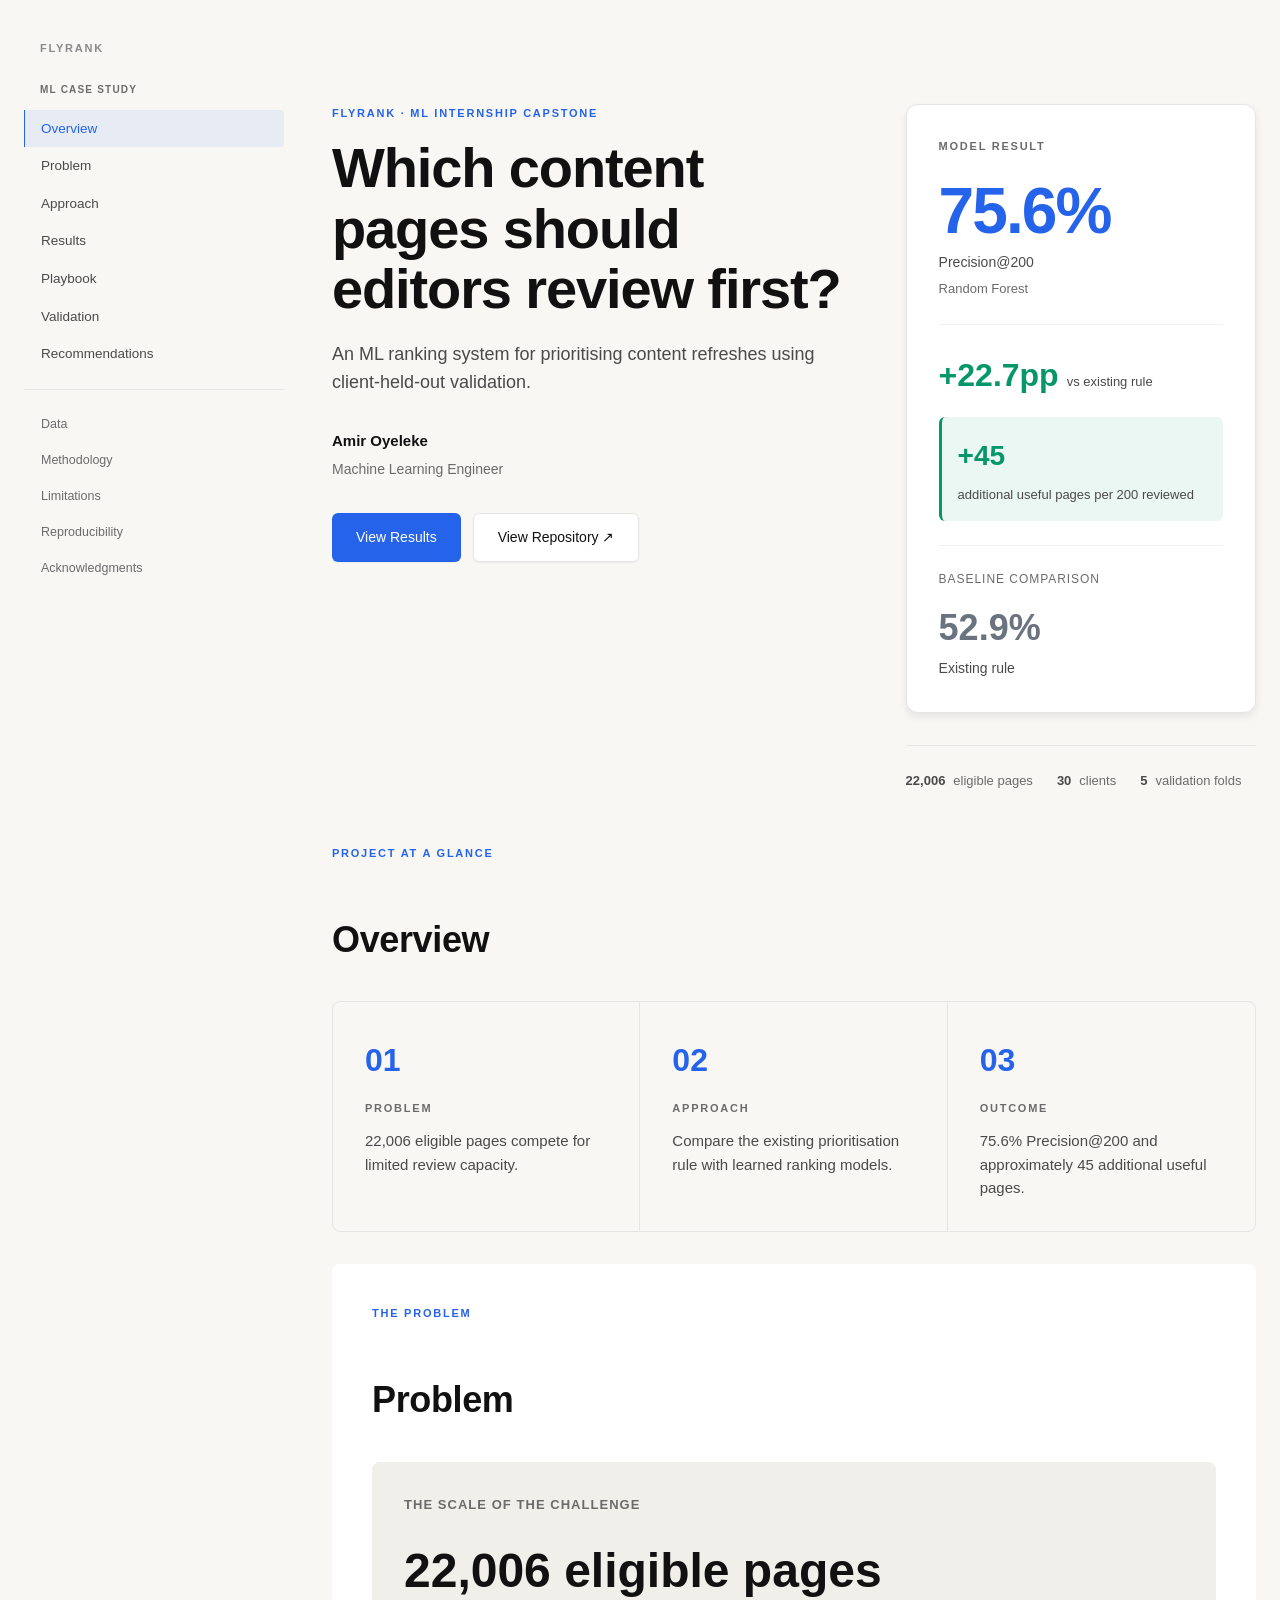
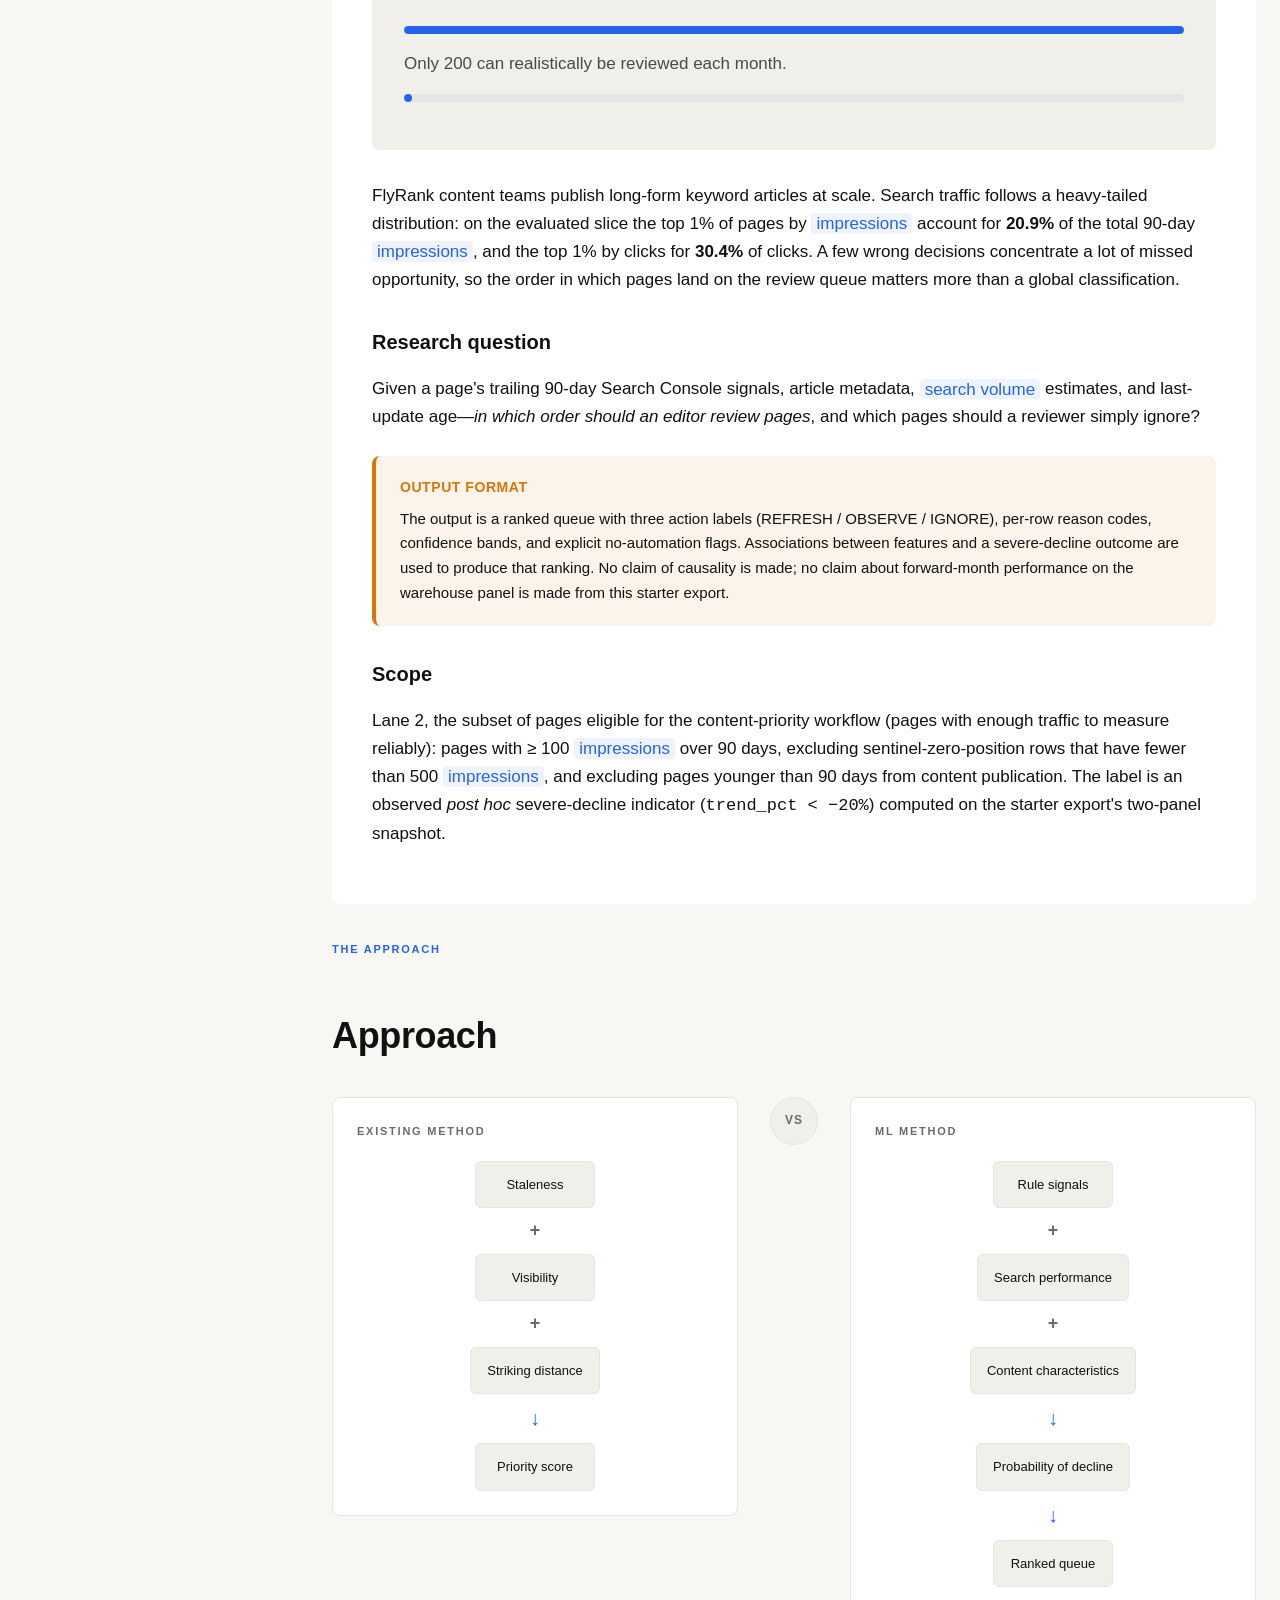
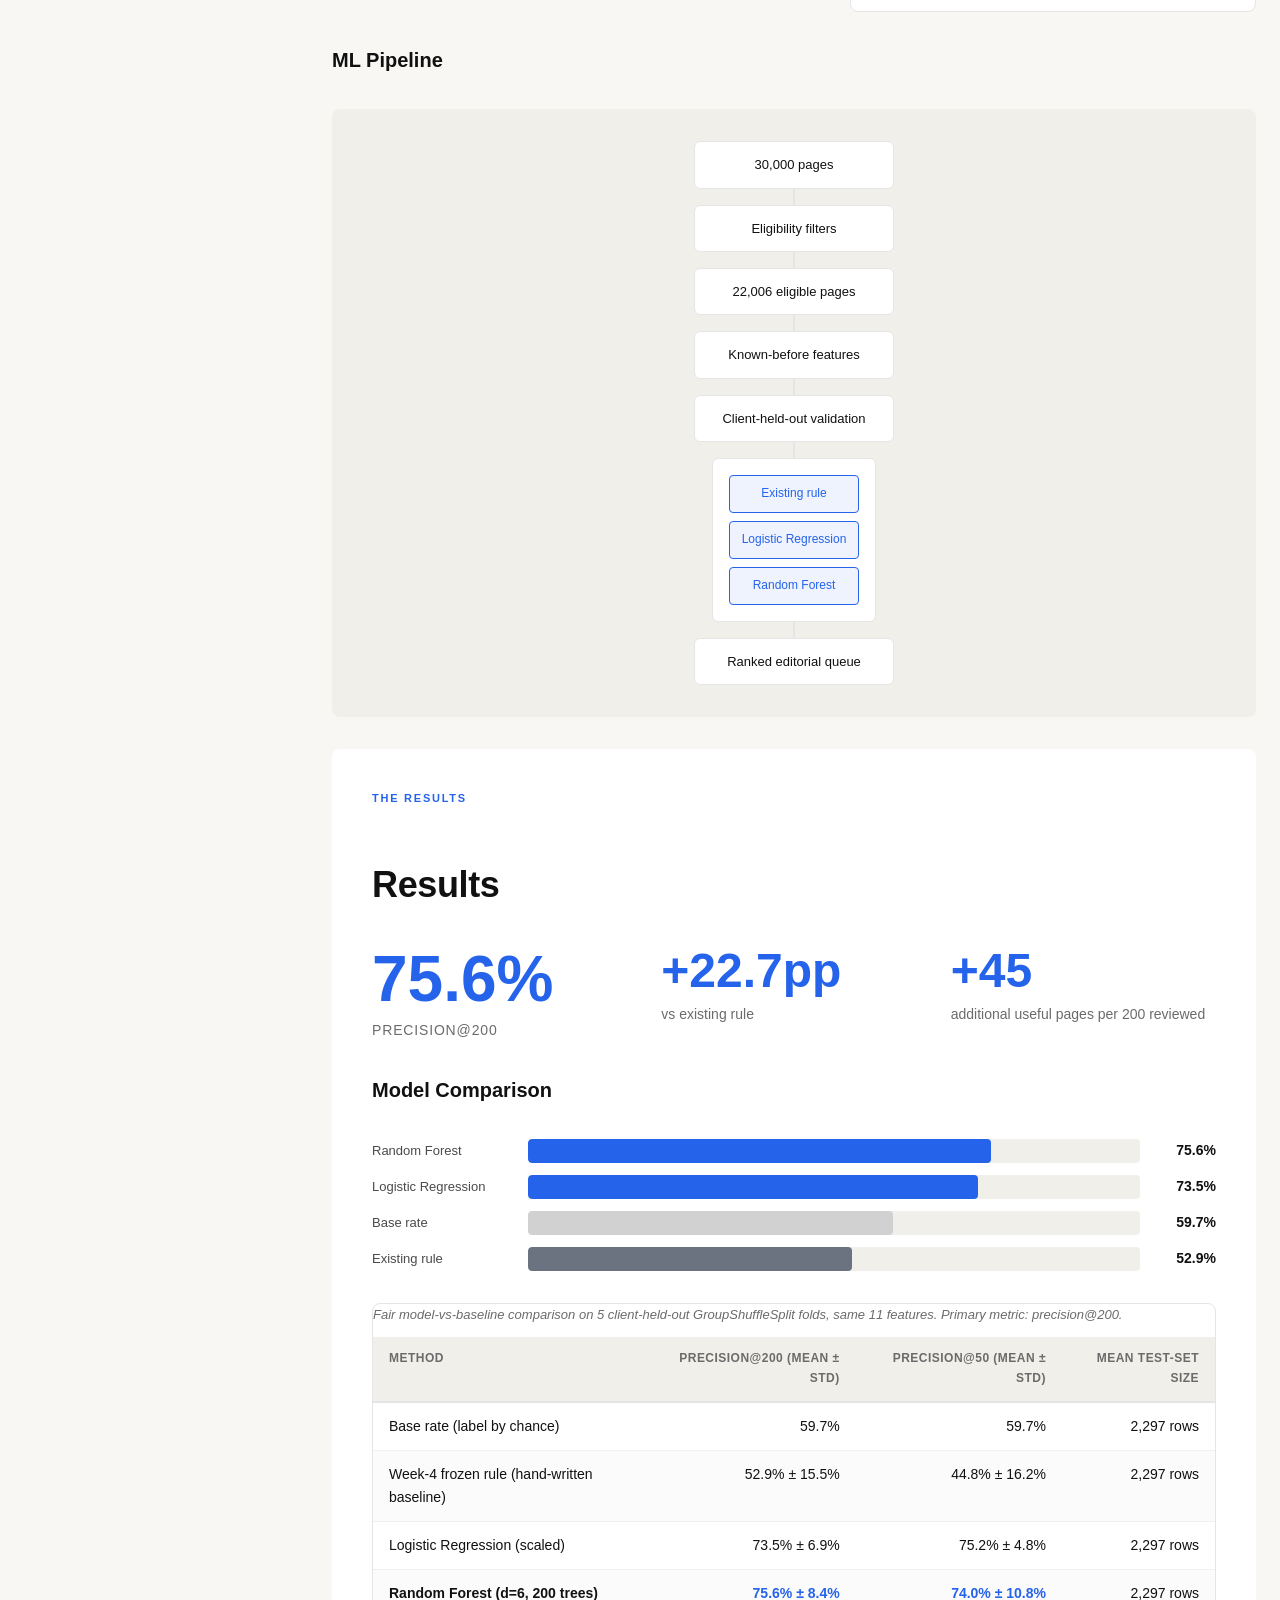
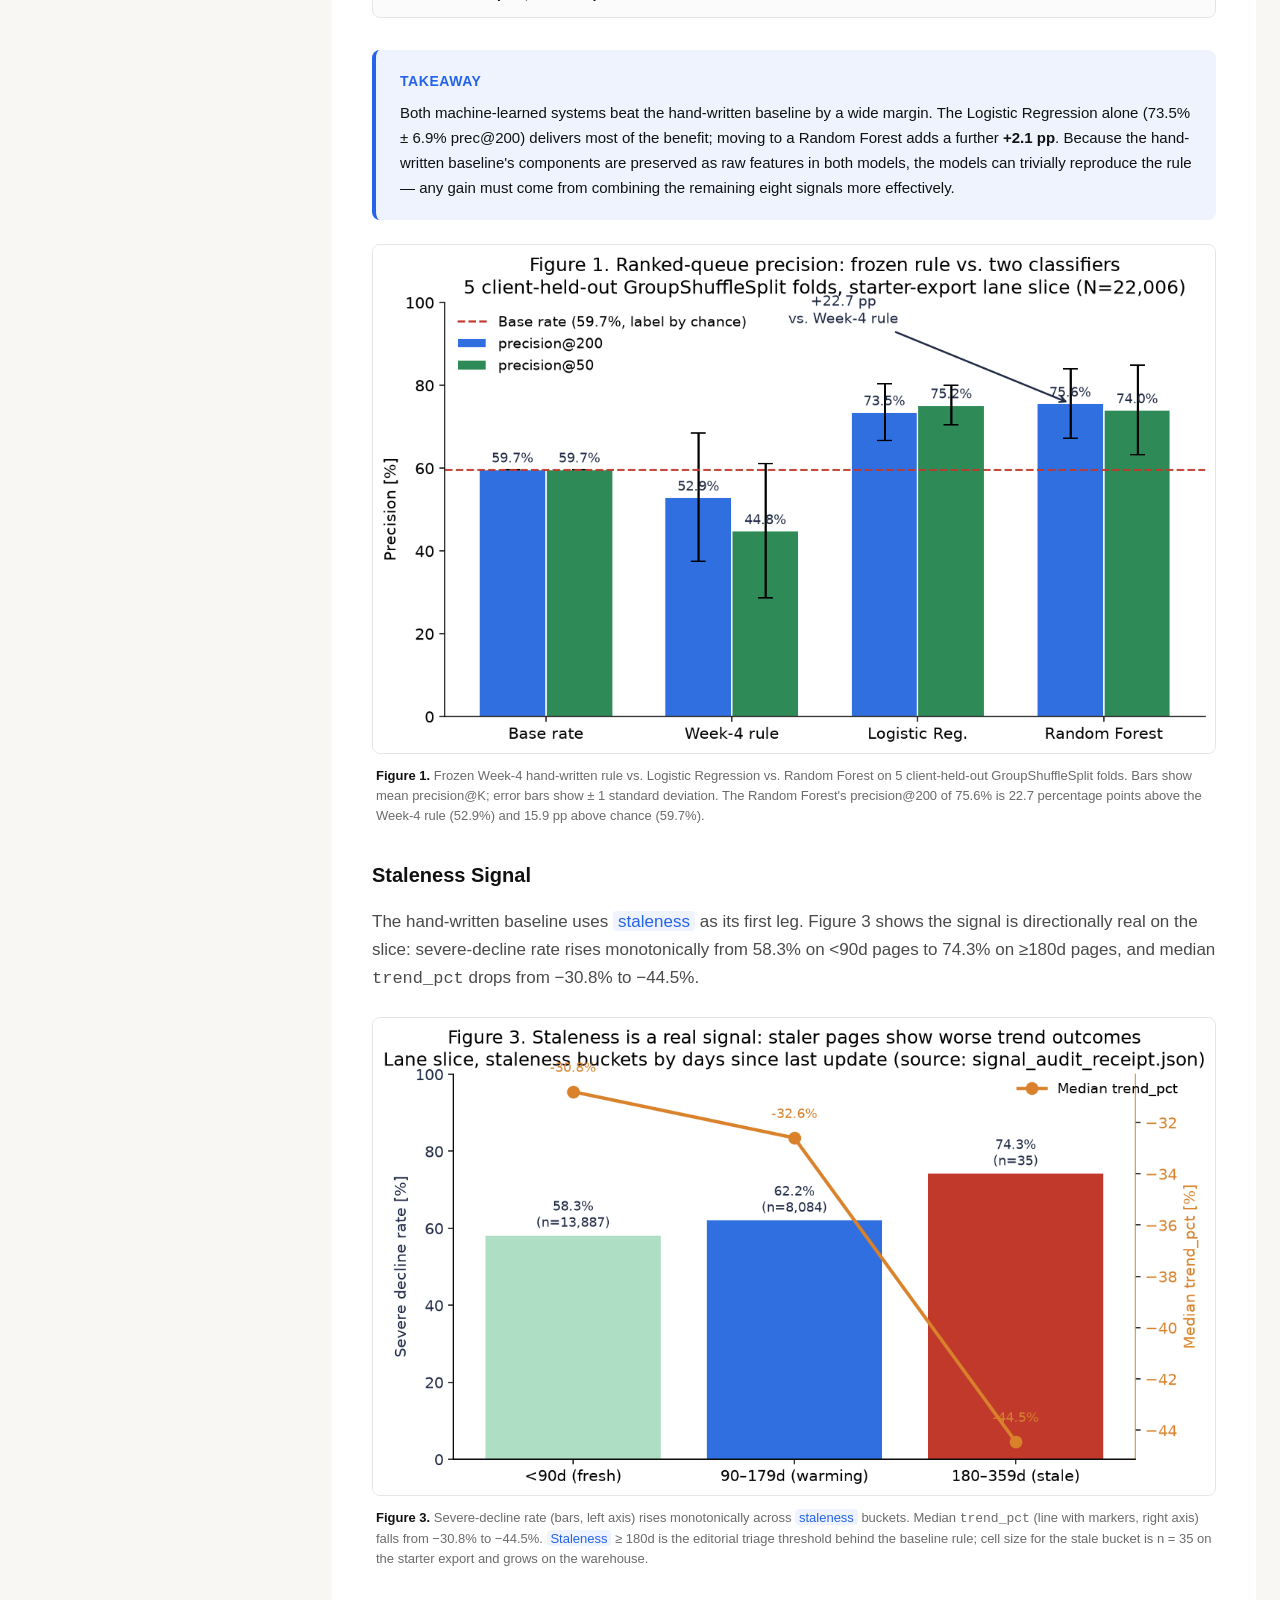
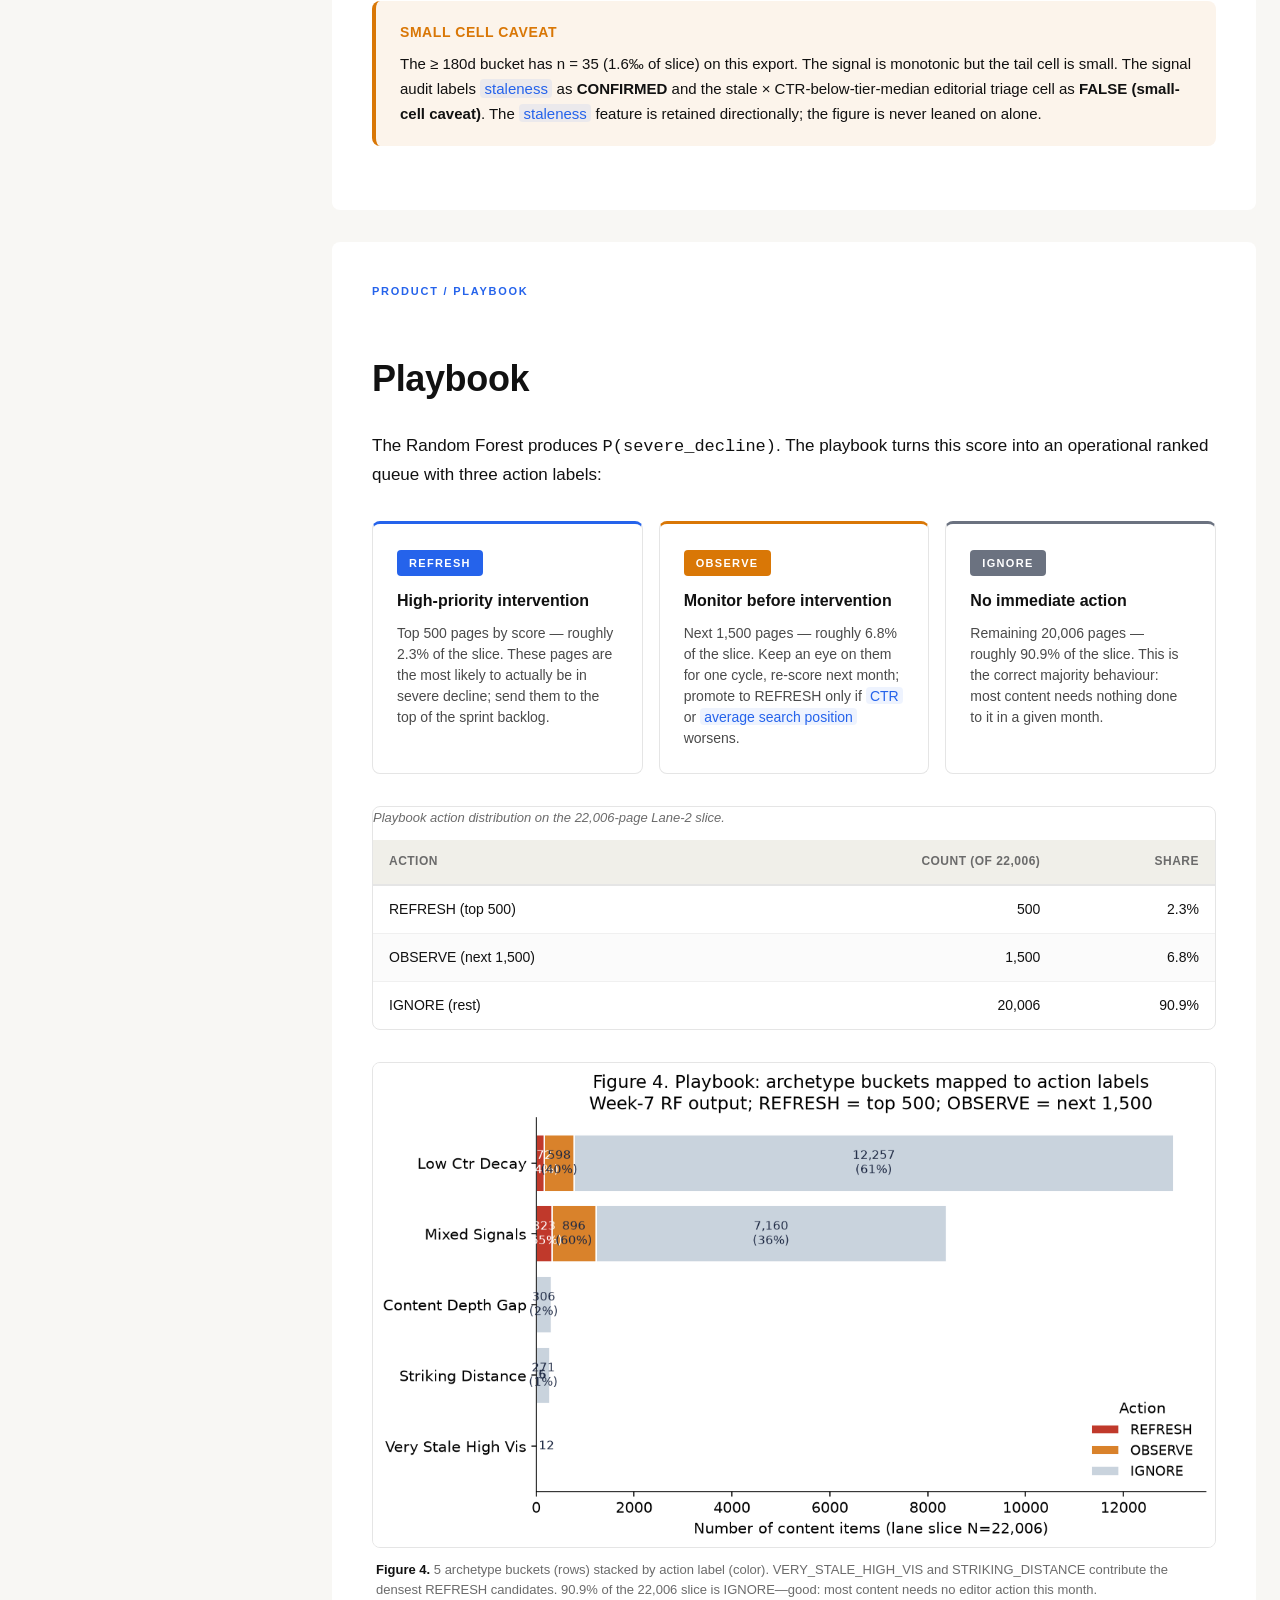
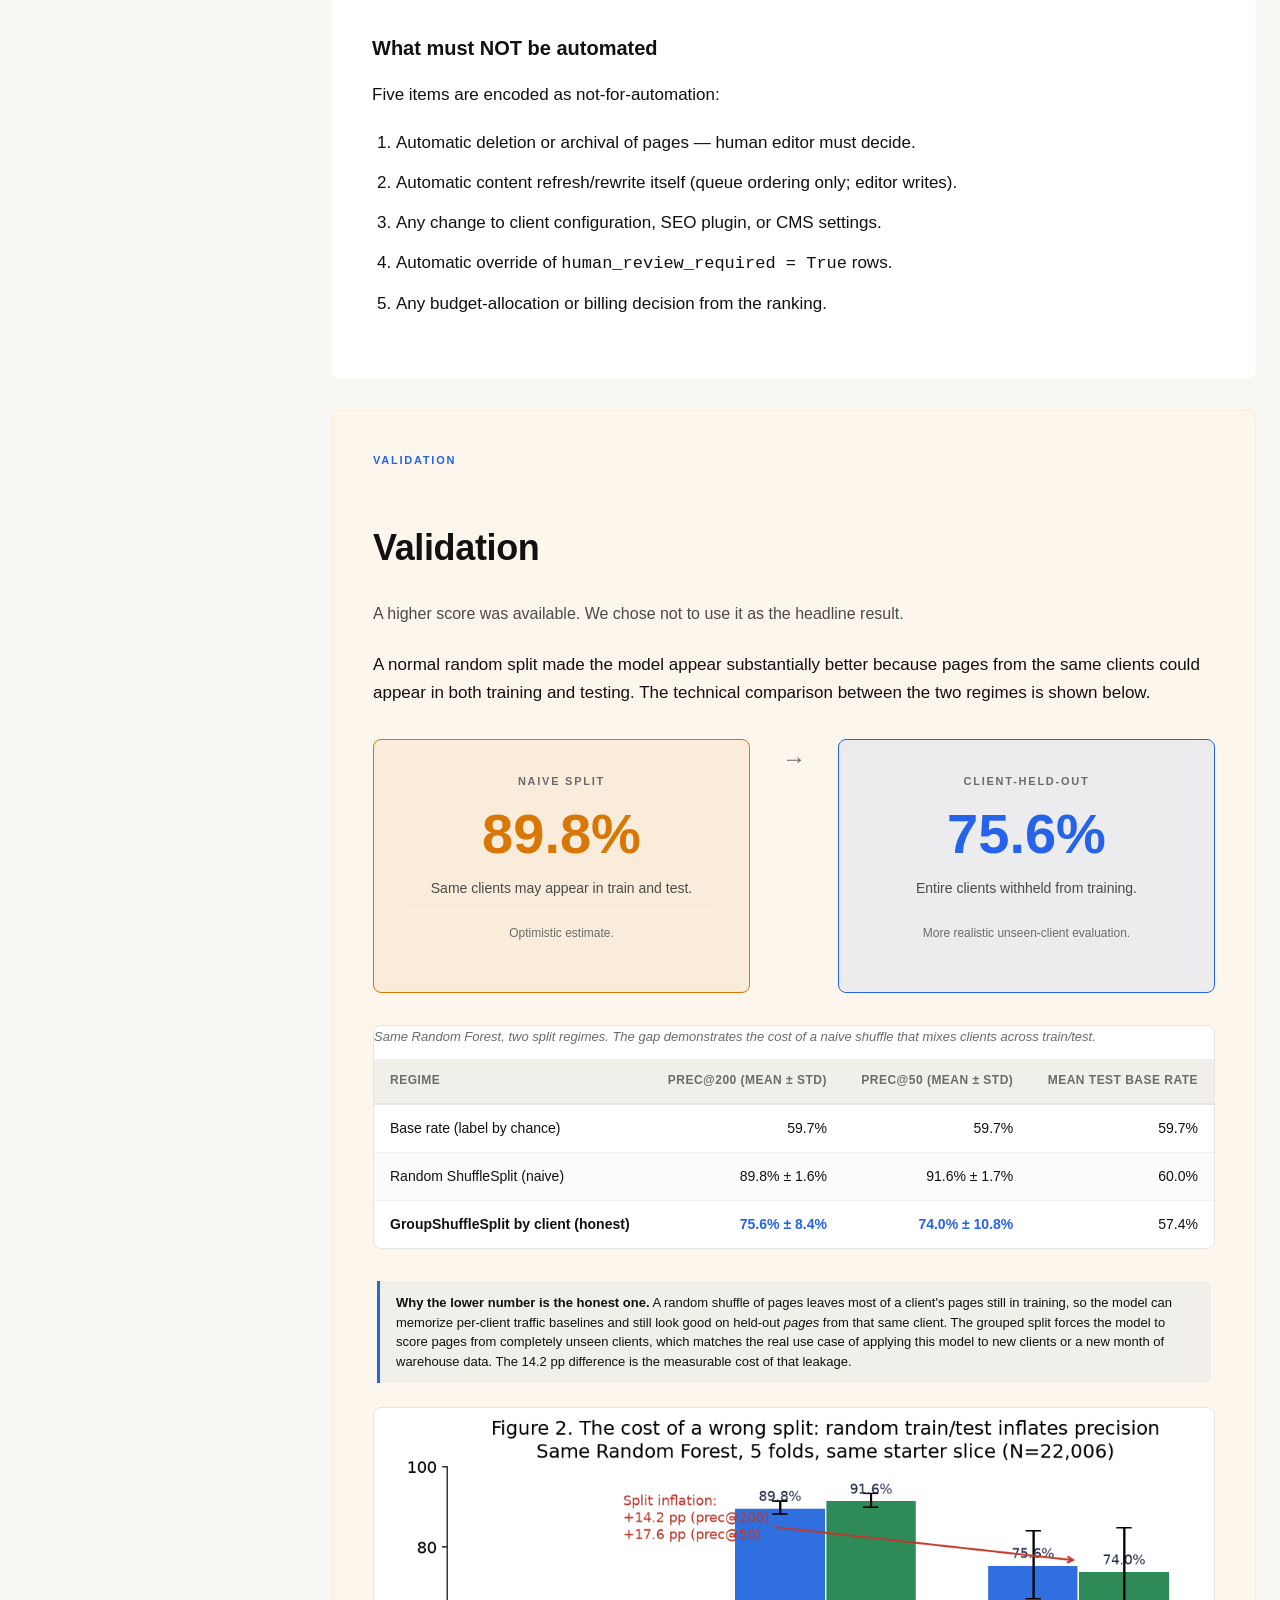
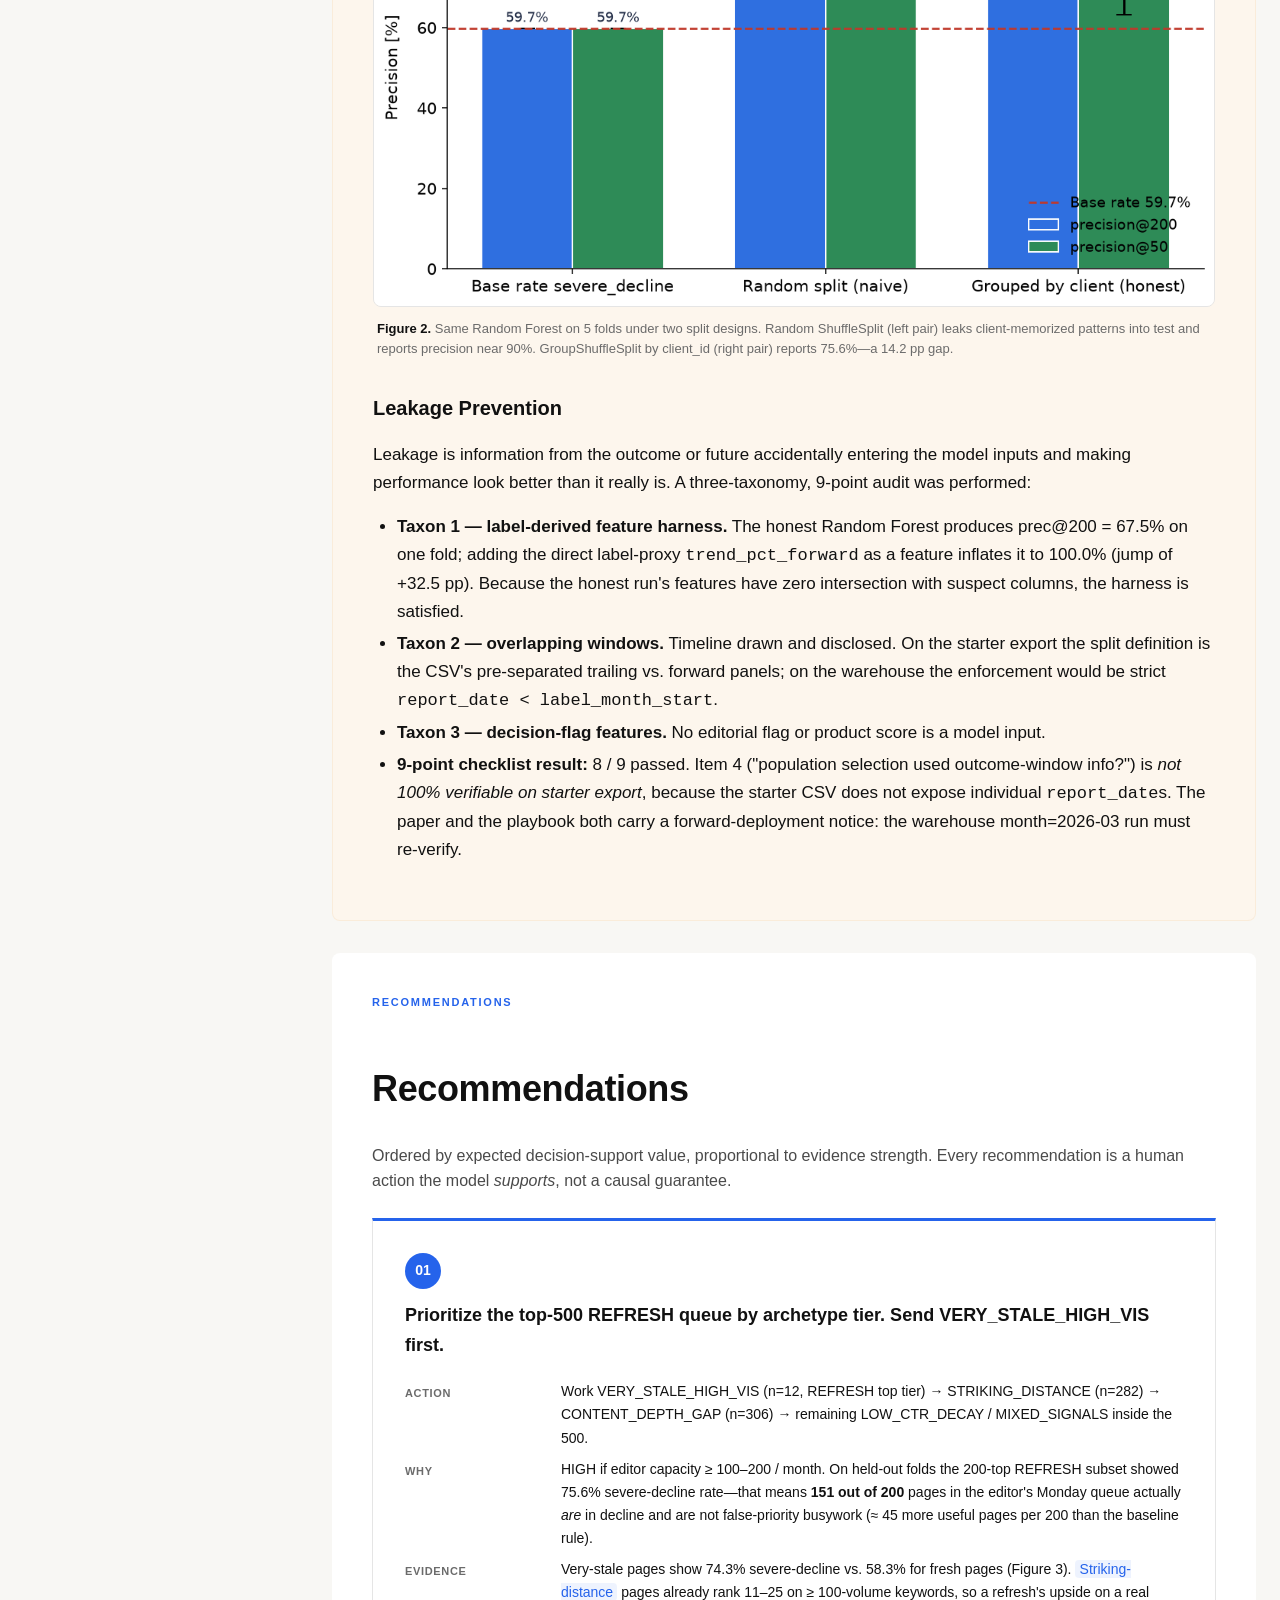
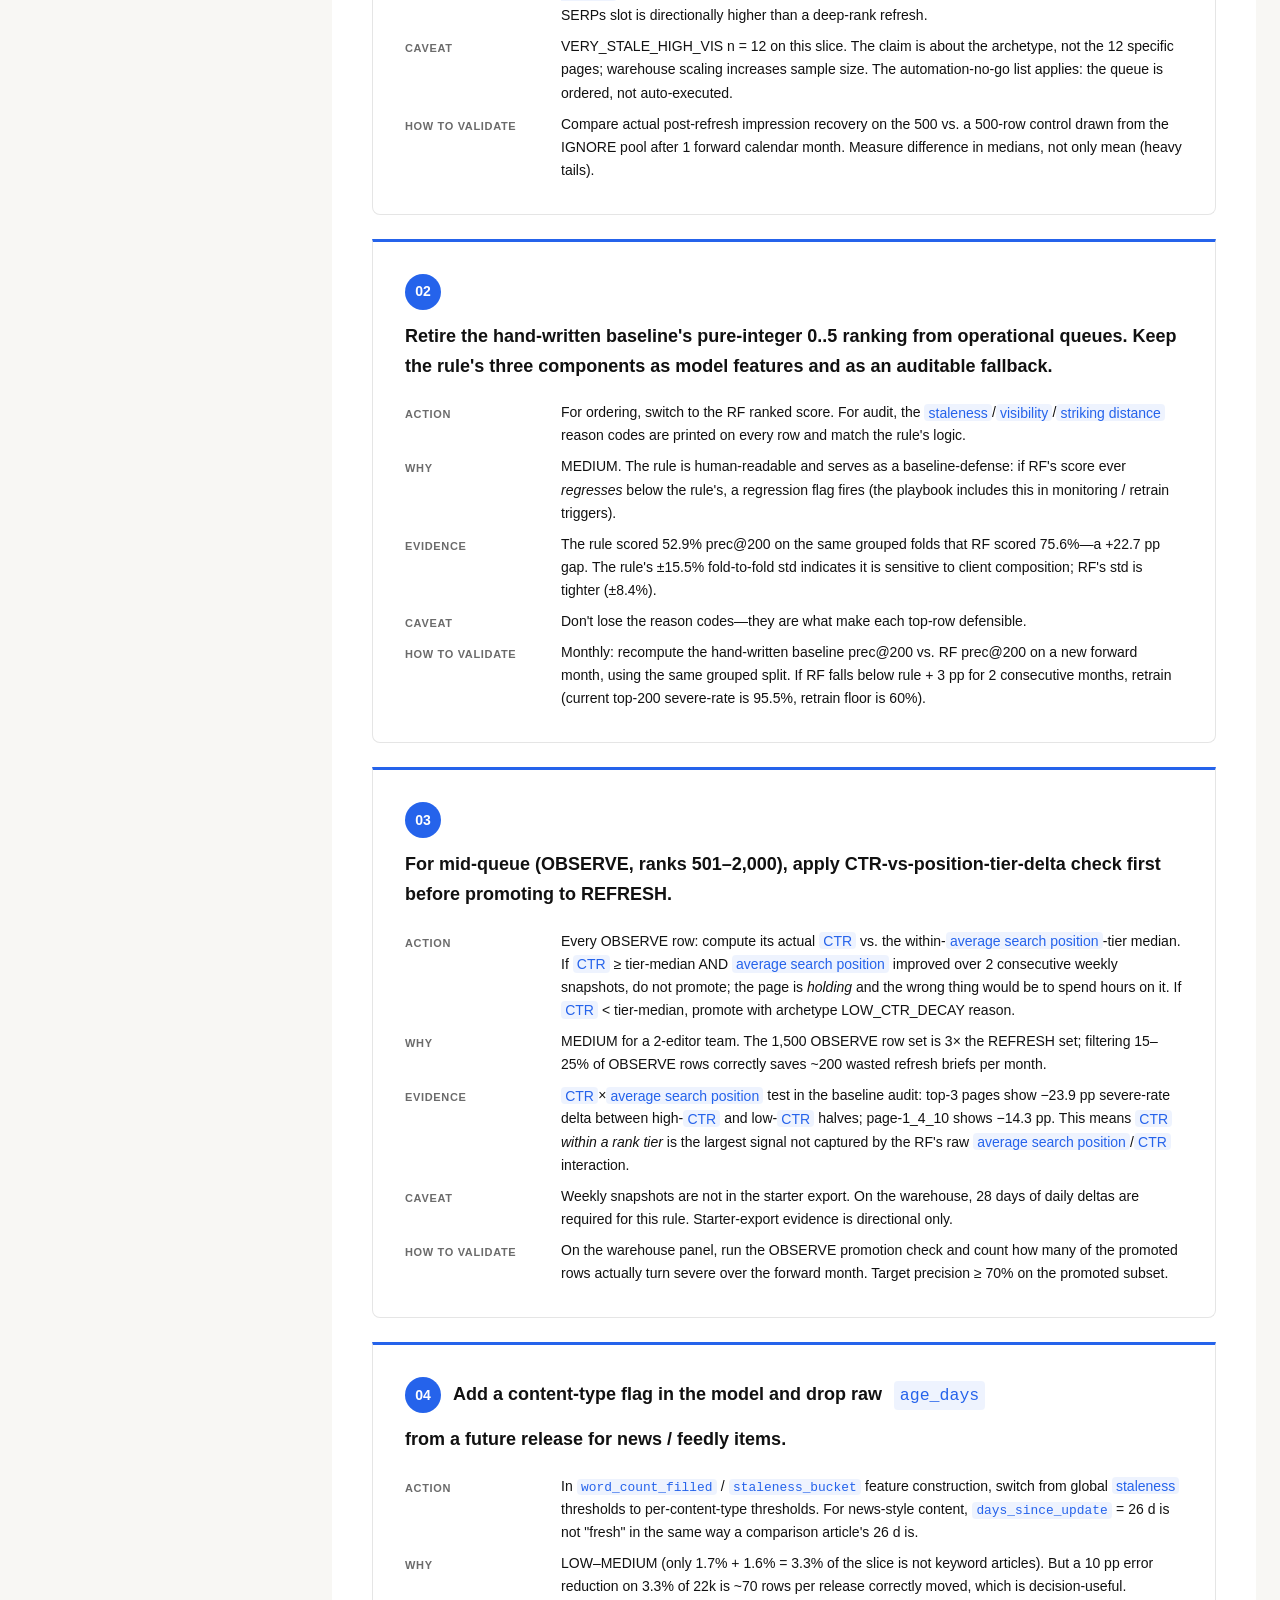
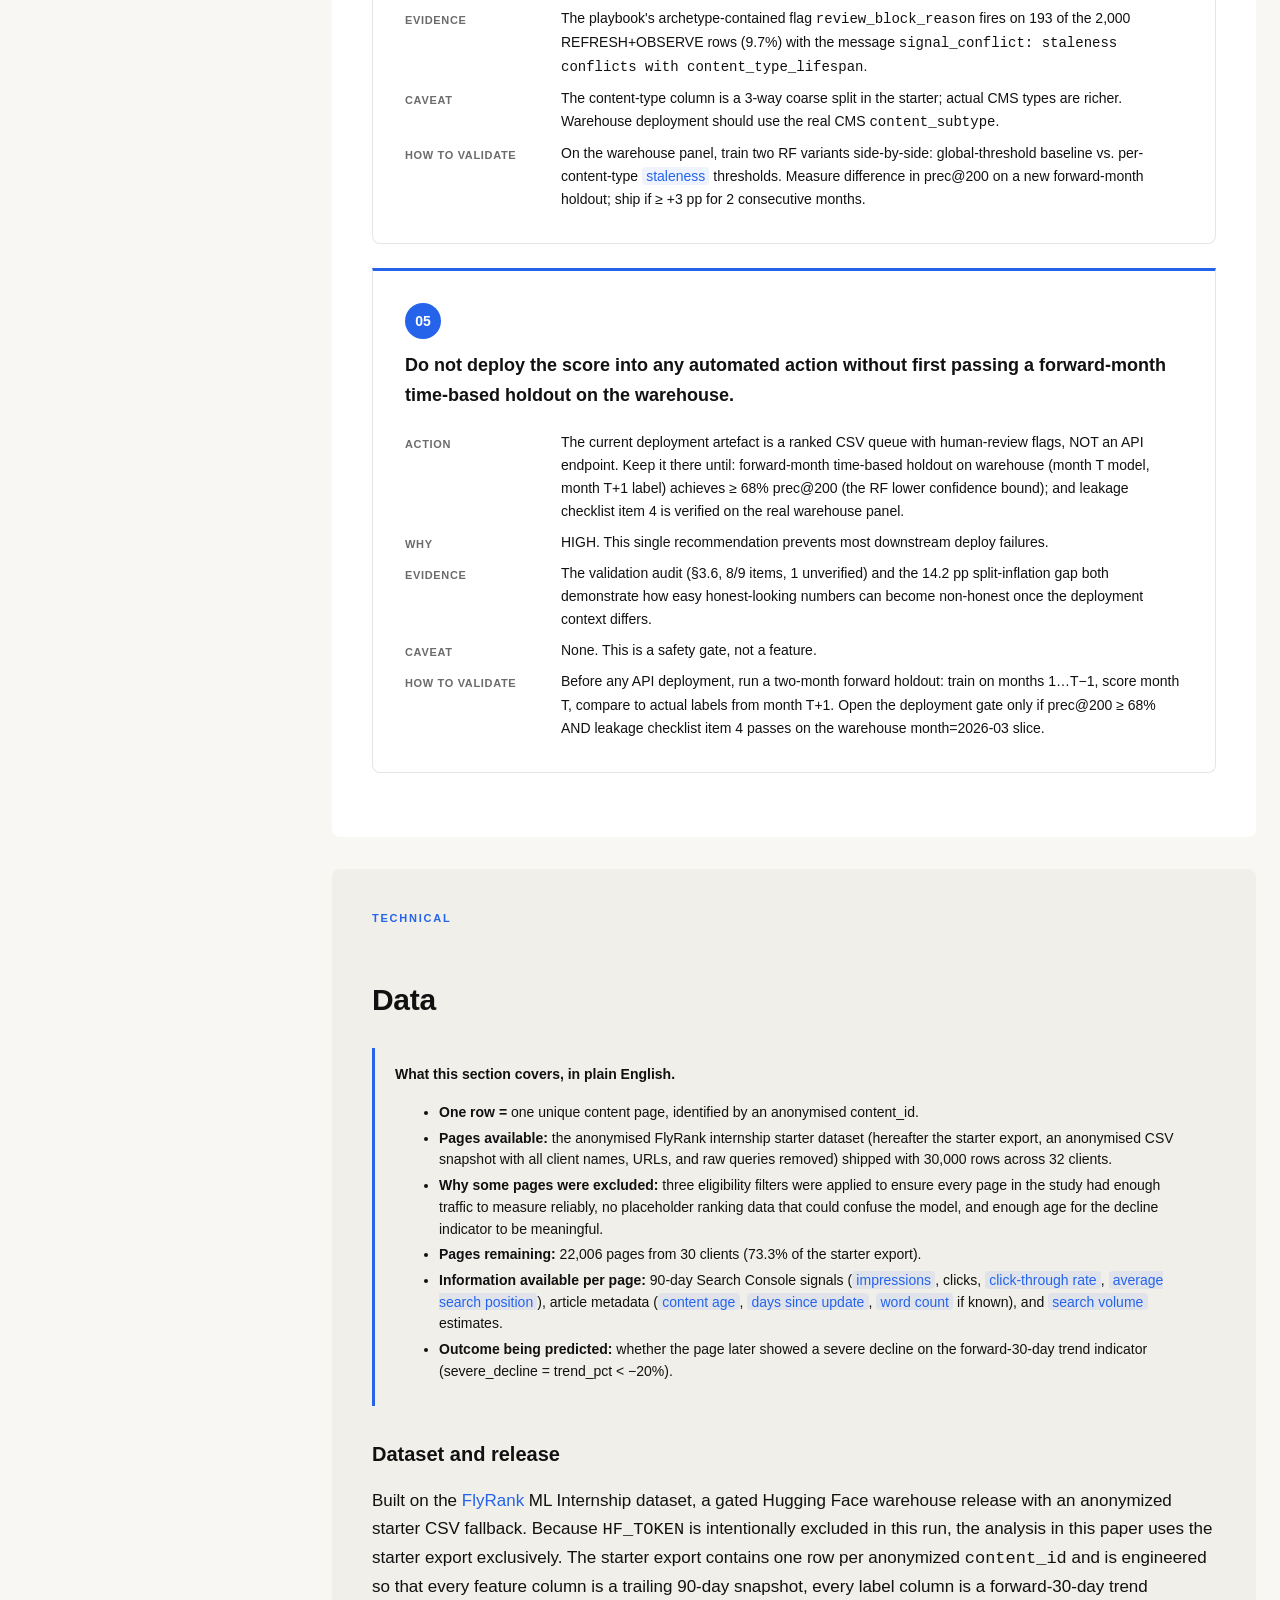
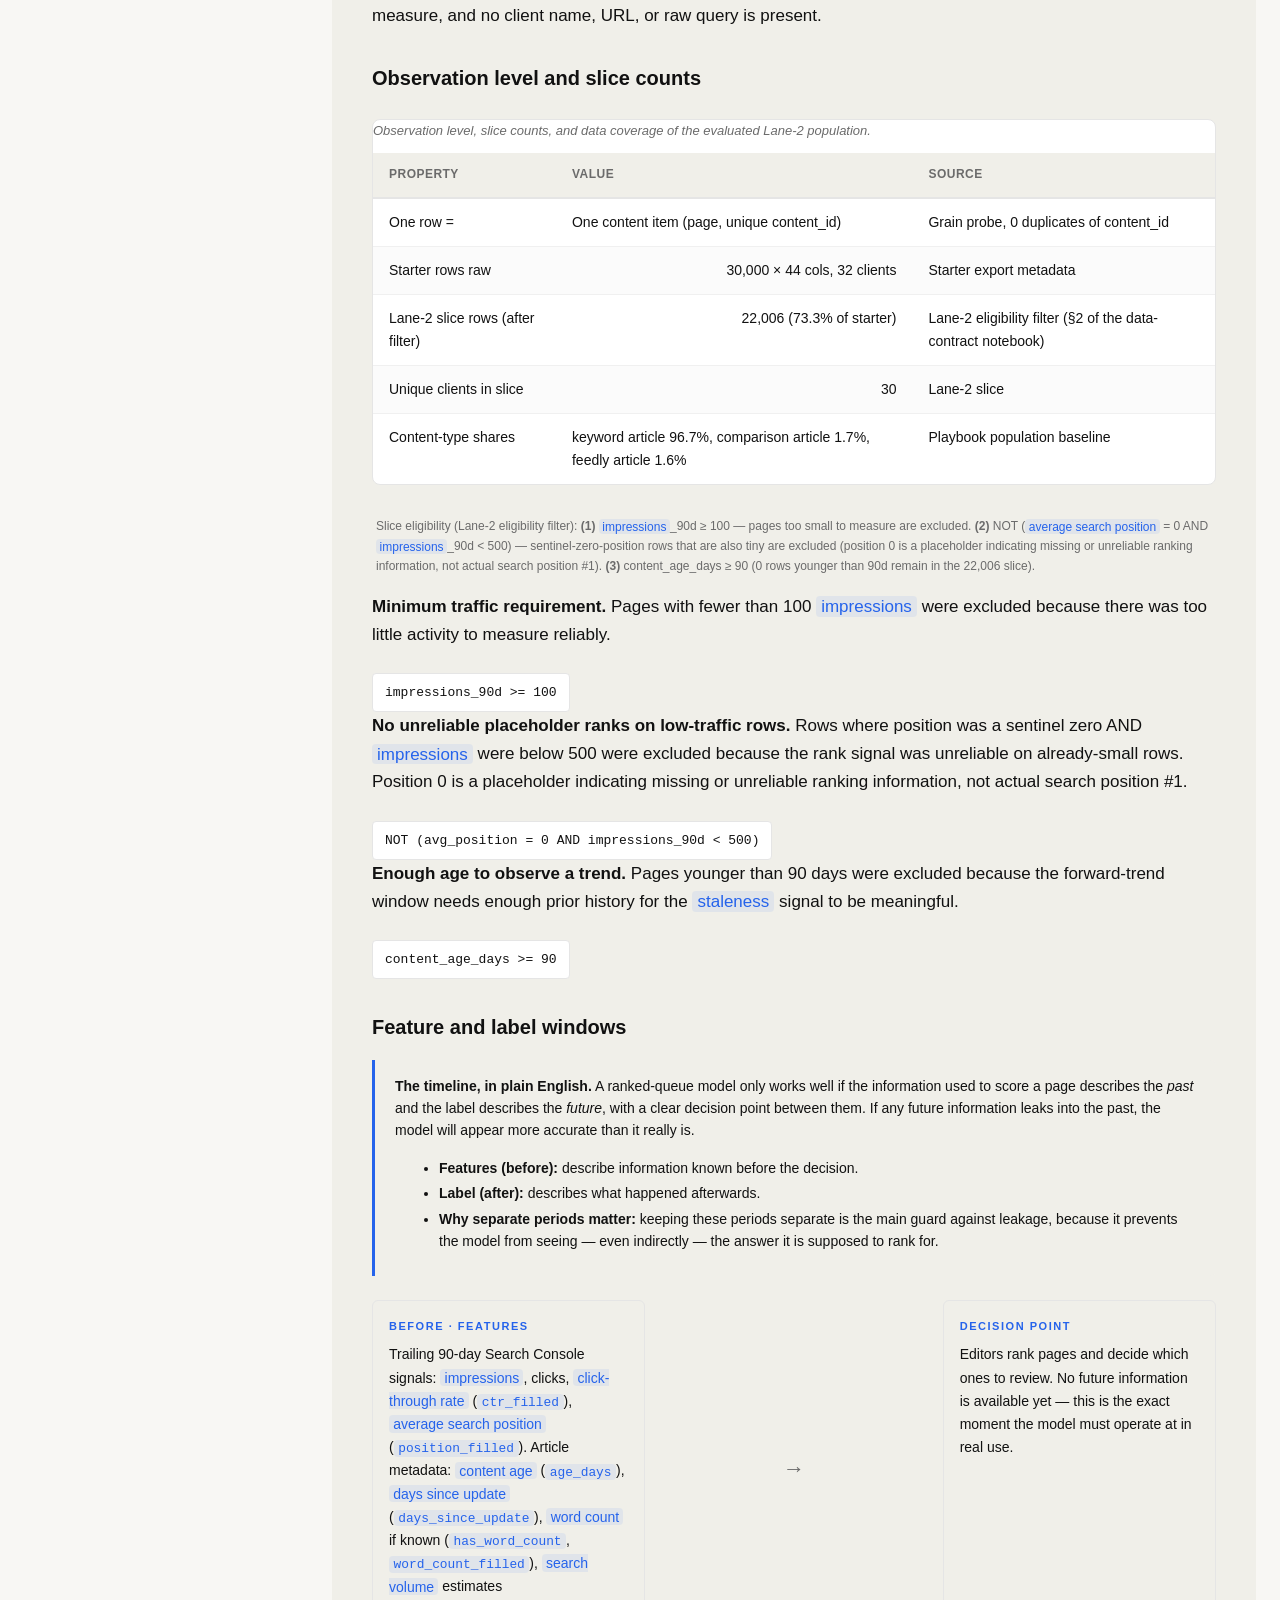
==== commit a290e2f5: "changes to the results section" ====
--- a/docs/index.html
+++ b/docs/index.html
@@ -225,22 +225,22 @@
     </section>
 
     <!-- ================= RESULTS ================= -->
-    <section id="results" aria-labelledby="results-h" class="section-surface-dark">
+    <section id="results" aria-labelledby="results-h" class="section-surface-white">
       <div class="section-eyebrow">THE RESULTS</div>
       <h2 class="section-title" id="results-h">Results</h2>
 
       <div style="display: grid; grid-template-columns: repeat(auto-fit, minmax(200px, 1fr)); gap: var(--space-6); margin: var(--space-8) 0;">
         <div>
           <div style="font-family: var(--font-display); font-size: 64px; font-weight: 700; line-height: 1; color: var(--accent); margin-bottom: var(--space-2); font-variant-numeric: tabular-nums;">75.6%</div>
-          <div style="font-size: 14px; color: rgba(245, 245, 245, 0.7); text-transform: uppercase; letter-spacing: 0.06em;">Precision@200</div>
+          <div style="font-size: 14px; color: var(--text-muted); text-transform: uppercase; letter-spacing: 0.06em;">Precision@200</div>
         </div>
         <div>
-          <div style="font-family: var(--font-display); font-size: 48px; font-weight: 700; line-height: 1; color: var(--success); margin-bottom: var(--space-2); font-variant-numeric: tabular-nums;">+22.7pp</div>
-          <div style="font-size: 14px; color: rgba(245, 245, 245, 0.7);">vs existing rule</div>
+          <div style="font-family: var(--font-display); font-size: 48px; font-weight: 700; line-height: 1; color: var(--accent); margin-bottom: var(--space-2); font-variant-numeric: tabular-nums;">+22.7pp</div>
+          <div style="font-size: 14px; color: var(--text-muted);">vs existing rule</div>
         </div>
         <div>
-          <div style="font-family: var(--font-display); font-size: 48px; font-weight: 700; line-height: 1; color: var(--success); margin-bottom: var(--space-2); font-variant-numeric: tabular-nums;">+45</div>
-          <div style="font-size: 14px; color: rgba(245, 245, 245, 0.7);">additional useful pages per 200 reviewed</div>
+          <div style="font-family: var(--font-display); font-size: 48px; font-weight: 700; line-height: 1; color: var(--accent); margin-bottom: var(--space-2); font-variant-numeric: tabular-nums;">+45</div>
+          <div style="font-size: 14px; color: var(--text-muted);">additional useful pages per 200 reviewed</div>
         </div>
       </div>
 
@@ -316,7 +316,10 @@
         </table>
       </div>
 
-      <div class="takeaway"><strong>Takeaway.</strong> Both machine-learned systems beat the hand-written baseline by a wide margin. The Logistic Regression alone (73.5% ± 6.9% prec@200) delivers most of the benefit; moving to a Random Forest adds a further <strong>+2.1 pp</strong>. Because the hand-written baseline's components are preserved as raw features in both models, the models can trivially reproduce the rule — any gain must come from combining the remaining eight signals more effectively.</div>
+      <div class="callout accent">
+        <h4>Takeaway</h4>
+        <p>Both machine-learned systems beat the hand-written baseline by a wide margin. The Logistic Regression alone (73.5% ± 6.9% prec@200) delivers most of the benefit; moving to a Random Forest adds a further <strong>+2.1 pp</strong>. Because the hand-written baseline's components are preserved as raw features in both models, the models can trivially reproduce the rule — any gain must come from combining the remaining eight signals more effectively.</p>
+      </div>
 
       <figure id="fig1" aria-labelledby="fig1-cap">
         <img src="./figures/paper_fig1_model_vs_baseline.png"
--- a/docs/styles.css
+++ b/docs/styles.css
@@ -1163,6 +1163,15 @@
   color: var(--validation);
 }
 
+.callout.accent {
+  border-left-color: var(--accent);
+  background: var(--accent-bg);
+}
+
+.callout.accent h4 {
+  color: var(--accent);
+}
+
 .callout p:last-child { margin-bottom: 0; }
 
 /* ========== RECOMMENDATIONS ========== */
